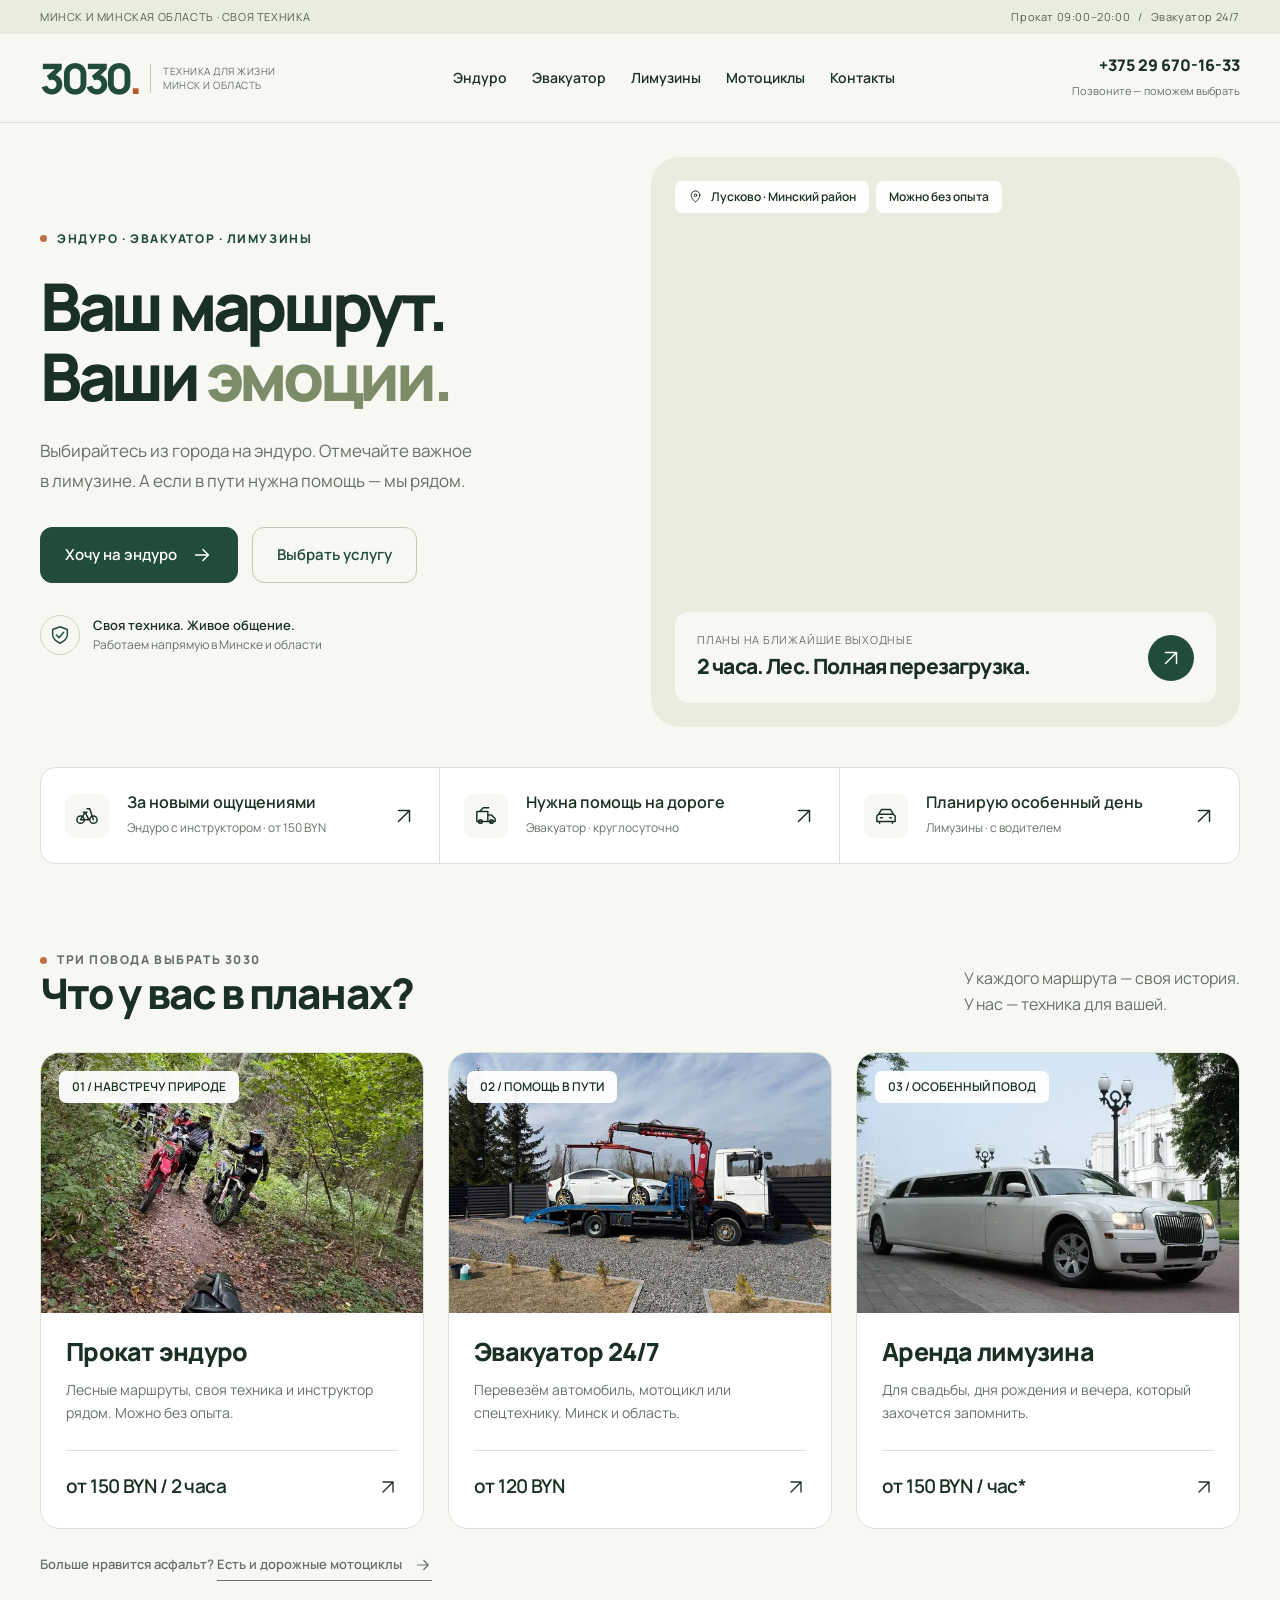
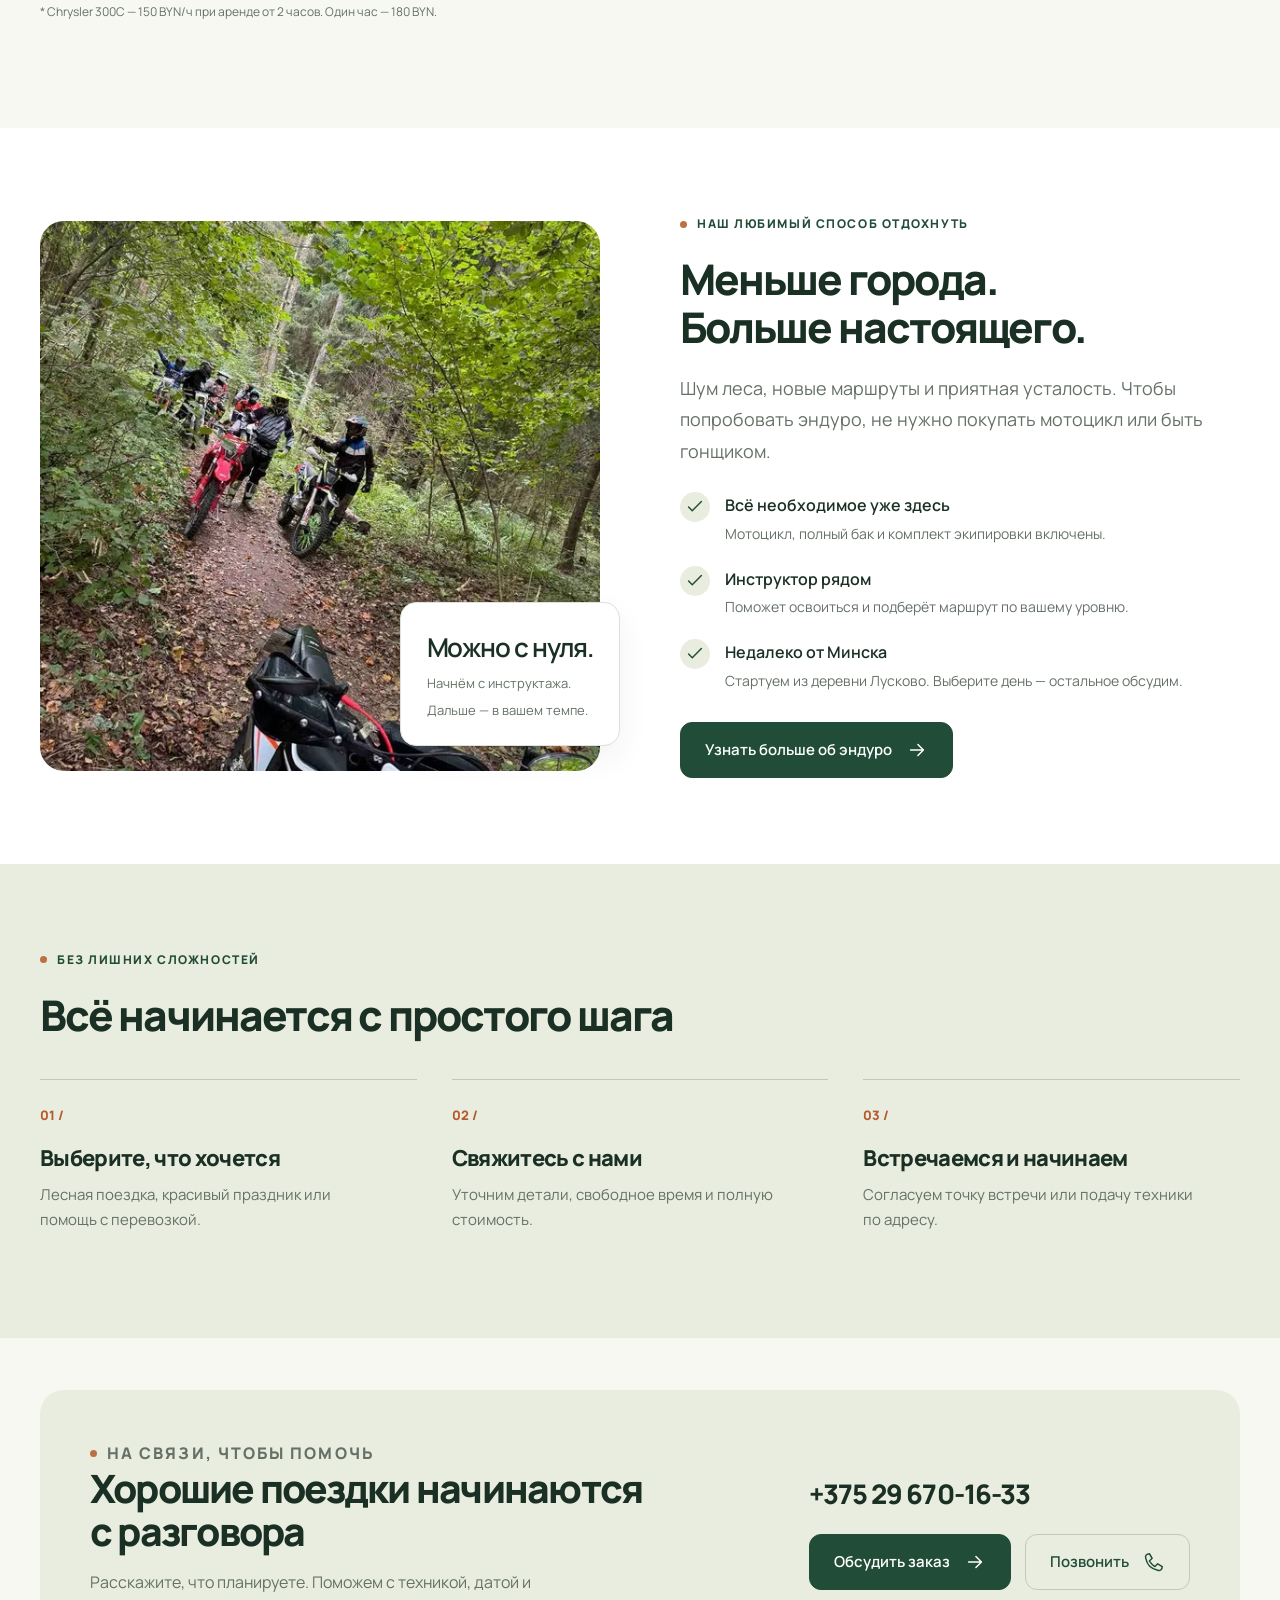
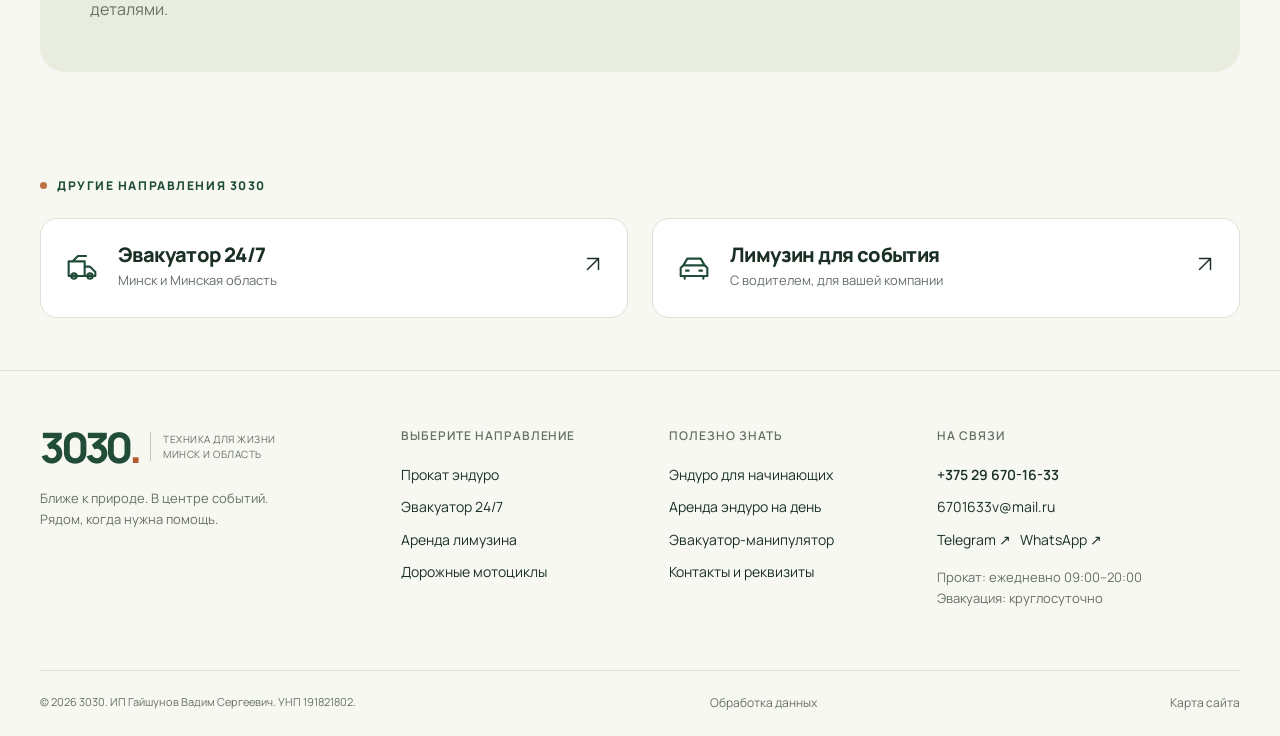
==== index.html @ 1f71db4f "Build 3030 multipage website with enduro focus, mobile UX and SEO foundation" ====
<!doctype html>
<html lang="ru" class="no-js"><head><meta charset="utf-8"><meta name="viewport" content="width=device-width,initial-scale=1"><title>3030 — прокат эндуро, эвакуатор и лимузины в Минске</title><meta name="description" content="Эндуро с инструктором от 150 BYN, эвакуатор 24/7 и лимузины с водителем. Свой парк, реальные фотографии и понятные тарифы. Минск и Минская область."><meta name="robots" content="noindex,follow"><meta name="theme-color" content="#214d38"><meta name="format-detection" content="telephone=no"><link rel="canonical" href="https://yaroslavkiri4ykknifhit-max.github.io/vadim/"><link rel="icon" href="./assets/favicon.svg" type="image/svg+xml"><link rel="apple-touch-icon" href="./assets/apple-touch-icon.png"><meta property="og:type" content="website"><meta property="og:locale" content="ru_RU"><meta property="og:site_name" content="3030"><meta property="og:title" content="3030 — прокат эндуро, эвакуатор и лимузины в Минске"><meta property="og:description" content="Эндуро с инструктором от 150 BYN, эвакуатор 24/7 и лимузины с водителем. Свой парк, реальные фотографии и понятные тарифы. Минск и Минская область."><meta property="og:url" content="https://yaroslavkiri4ykknifhit-max.github.io/vadim/"><meta property="og:image" content="https://yaroslavkiri4ykknifhit-max.github.io/vadim/assets/og-cover.jpg"><meta property="og:image:width" content="1200"><meta property="og:image:height" content="630"><meta property="og:image:alt" content="3030: эндуро, эвакуатор и лимузины в Минске"><meta name="twitter:card" content="summary_large_image"><link rel="preload" href="./assets/fonts/manrope-800.woff" as="font" type="font/woff" crossorigin><link rel="stylesheet" href="./assets/site.css"><script src="./assets/site.js" defer></script><script type="application/ld+json">{"@context": "https://schema.org", "@graph": [{"@type": "Organization", "@id": "https://yaroslavkiri4ykknifhit-max.github.io/vadim/#organization", "name": "3030", "legalName": "ИП Гайшунов Вадим Сергеевич", "taxID": "191821802", "url": "https://yaroslavkiri4ykknifhit-max.github.io/vadim/", "telephone": "+375296701633", "email": "6701633v@mail.ru", "logo": "https://yaroslavkiri4ykknifhit-max.github.io/vadim/assets/favicon.svg", "sameAs": ["https://t.me/vadim3030"]}, {"@type": "WebSite", "@id": "https://yaroslavkiri4ykknifhit-max.github.io/vadim/#website", "url": "https://yaroslavkiri4ykknifhit-max.github.io/vadim/", "name": "3030 — прокат и эвакуация в Минске", "inLanguage": "ru-BY", "publisher": {"@id": "https://yaroslavkiri4ykknifhit-max.github.io/vadim/#organization"}}, {"@type": "WebPage", "@id": "https://yaroslavkiri4ykknifhit-max.github.io/vadim/#webpage", "url": "https://yaroslavkiri4ykknifhit-max.github.io/vadim/", "name": "3030 — прокат эндуро, эвакуатор и лимузины в Минске", "description": "Эндуро с инструктором от 150 BYN, эвакуатор 24/7 и лимузины с водителем. Свой парк, реальные фотографии и понятные тарифы. Минск и Минская область.", "inLanguage": "ru-BY", "isPartOf": {"@id": "https://yaroslavkiri4ykknifhit-max.github.io/vadim/#website"}, "dateModified": "2026-10-05"}, {"@type": "SportsActivityLocation", "@id": "https://yaroslavkiri4ykknifhit-max.github.io/vadim/#enduro-location", "name": "3030 — прокат эндуро в Лусково", "url": "https://yaroslavkiri4ykknifhit-max.github.io/vadim/enduro/", "telephone": "+375296701633", "image": "https://yaroslavkiri4ykknifhit-max.github.io/vadim/assets/images/enduro-6.webp", "parentOrganization": {"@id": "https://yaroslavkiri4ykknifhit-max.github.io/vadim/#organization"}, "address": {"@type": "PostalAddress", "addressLocality": "Лусково", "addressRegion": "Минская область, Минский район", "addressCountry": "BY"}, "openingHoursSpecification": {"@type": "OpeningHoursSpecification", "dayOfWeek": ["Monday", "Tuesday", "Wednesday", "Thursday", "Friday", "Saturday", "Sunday"], "opens": "09:00", "closes": "20:00"}}]}</script></head><body data-service="home" data-metrika=""><a class="skip-link" href="#main">Перейти к содержанию</a>
    <div class="topline"><div class="container"><span>МИНСК И МИНСКАЯ ОБЛАСТЬ · СВОЯ ТЕХНИКА</span><span class="topline-extra">Прокат 09:00–20:00 <span aria-hidden="true">&nbsp; / &nbsp;</span> Эвакуатор 24/7</span></div></div>
    <header class="header"><div class="container header-inner"><a class="brand" href="./" aria-label="3030 — главная"><span class="brand-mark">3030<span class="brand-dot">.</span></span><span class="brand-text">Техника для жизни<br>Минск и область</span></a><nav class="nav" id="navigation" aria-label="Основная навигация"><a href="./enduro/">Эндуро</a><a href="./evacuator/">Эвакуатор</a><a href="./limuzin/">Лимузины</a><a href="./arenda-moto/">Мотоциклы</a><a href="./contacts/">Контакты</a></nav><div class="header-contact"><a class="header-phone" href="tel:+375296701633">+375 29 670-16-33</a><span>Позвоните — поможем выбрать</span></div><button class="menu-toggle js-only" aria-label="Открыть меню" aria-expanded="false" aria-controls="navigation"><svg viewBox="0 0 24 24" fill="none" stroke="currentColor" stroke-width="1.6" stroke-linecap="round" stroke-linejoin="round" aria-hidden="true"><path d="M4 7h16M4 12h16M4 17h16"/></svg></button></div></header><main id="main"><section class="hero"><div class="container hero-grid"><div class="hero-copy"><p class="eyebrow">Эндуро · Эвакуатор · Лимузины</p><h1>Ваш маршрут.<br>Ваши <em>эмоции.</em></h1><p class="lead">Выбирайтесь из города на эндуро. Отмечайте важное в лимузине. А если в пути нужна помощь — мы рядом.</p><div class="actions"><a class="btn " href="./enduro/">Хочу на эндуро<svg viewBox="0 0 24 24" fill="none" stroke="currentColor" stroke-width="1.6" stroke-linecap="round" stroke-linejoin="round" aria-hidden="true"><path d="M5 12h14M13 6l6 6-6 6"/></svg></a><a class="btn secondary" href="#services">Выбрать услугу</a></div><div class="hero-proof"><span class="proof-icon"><svg viewBox="0 0 24 24" fill="none" stroke="currentColor" stroke-width="1.6" stroke-linecap="round" stroke-linejoin="round" aria-hidden="true"><path d="m12 3 8 3v6c0 5-8 9-8 9s-8-4-8-9V6l8-3Z"/><path d="m8 12 3 3 5-6"/></svg></span><div><strong>Своя техника. Живое общение.</strong><br>Работаем напрямую в Минске и области</div></div></div><div class="hero-photo"><img src="./assets/images/enduro-6.webp" srcset="./assets/images/enduro-6-640.webp 600w, ./assets/images/enduro-6.webp 960w" sizes="(max-width: 650px) calc(100vw - 36px), (max-width: 900px) 50vw, 640px" alt="Эндуро Regulmoto на лесном маршруте в Минском районе" width="960" height="1280" class="" fetchpriority="high" loading="eager" decoding="async"><div class="photo-top"><span class="pill"><svg viewBox="0 0 24 24" fill="none" stroke="currentColor" stroke-width="1.6" stroke-linecap="round" stroke-linejoin="round" aria-hidden="true"><path d="M19 10c0 5-7 11-7 11S5 15 5 10a7 7 0 1 1 14 0Z"/><circle cx="12" cy="10" r="2"/></svg> Лусково · Минский район</span><span class="pill">Можно без опыта</span></div><div class="hero-ticket"><div><small>Планы на ближайшие выходные</small><strong>2 часа. Лес. Полная перезагрузка.</strong></div><a class="circle-link" href="./enduro/" aria-label="Подробнее о прокате эндуро"><svg viewBox="0 0 24 24" fill="none" stroke="currentColor" stroke-width="1.6" stroke-linecap="round" stroke-linejoin="round" aria-hidden="true"><path d="M6 18 18 6M6 6h12v12"/></svg></a></div></div></div></section>
    <div class="container"><nav class="service-strip" aria-label="Быстрый выбор услуги"><a href="./enduro/"><span class="strip-icon"><svg viewBox="0 0 24 24" fill="none" stroke="currentColor" stroke-width="1.6" stroke-linecap="round" stroke-linejoin="round" aria-hidden="true"><circle cx="5" cy="16" r="4"/><circle cx="19" cy="16" r="4"/><path d="m5 16 5-8 4 8H5m14 0L15 4h-3M8 8h4"/></svg></span><span class="strip-text"><strong>За новыми ощущениями</strong><small>Эндуро с инструктором · от 150 BYN</small></span><svg viewBox="0 0 24 24" fill="none" stroke="currentColor" stroke-width="1.6" stroke-linecap="round" stroke-linejoin="round" aria-hidden="true"><path d="M6 18 18 6M6 6h12v12"/></svg></a><a href="./evacuator/"><span class="strip-icon"><svg viewBox="0 0 24 24" fill="none" stroke="currentColor" stroke-width="1.6" stroke-linecap="round" stroke-linejoin="round" aria-hidden="true"><path d="M2 7h12v11H2zM14 11h4l4 4v3h-8M5 7l4-4h6"/><circle cx="6" cy="18" r="2"/><circle cx="18" cy="18" r="2"/></svg></span><span class="strip-text"><strong>Нужна помощь на дороге</strong><small>Эвакуатор · круглосуточно</small></span><svg viewBox="0 0 24 24" fill="none" stroke="currentColor" stroke-width="1.6" stroke-linecap="round" stroke-linejoin="round" aria-hidden="true"><path d="M6 18 18 6M6 6h12v12"/></svg></a><a href="./limuzin/"><span class="strip-icon"><svg viewBox="0 0 24 24" fill="none" stroke="currentColor" stroke-width="1.6" stroke-linecap="round" stroke-linejoin="round" aria-hidden="true"><path d="m4 10 3-5h10l3 5 2 2v6H2v-6l2-2Zm0 0h16M6 14h2m8 0h2M5 18v2m14-2v2"/></svg></span><span class="strip-text"><strong>Планирую особенный день</strong><small>Лимузины · с водителем</small></span><svg viewBox="0 0 24 24" fill="none" stroke="currentColor" stroke-width="1.6" stroke-linecap="round" stroke-linejoin="round" aria-hidden="true"><path d="M6 18 18 6M6 6h12v12"/></svg></a></nav></div>
    <section class="section" id="services"><div class="container"><div class="section-head"><div><p class="eyebrow">Три повода выбрать 3030</p><h2>Что у вас в планах?</h2></div><p>У каждого маршрута — своя история.<br>У нас — техника для вашей.</p></div><div class="cards"><a class="service-card" href="./enduro/"><div class="card-image"><img src="./assets/images/enduro-7.webp" srcset="./assets/images/enduro-7-640.webp 600w, ./assets/images/enduro-7.webp 960w" sizes="(max-width: 650px) calc(100vw - 36px), (max-width: 900px) 50vw, 640px" alt="Эндуро на лесном маршруте в Минском районе" width="960" height="1280" class="" loading="lazy" decoding="async"><span class="pill">01 / НАВСТРЕЧУ ПРИРОДЕ</span></div><div class="card-body"><h3>Прокат эндуро</h3><p>Лесные маршруты, своя техника и инструктор рядом. Можно без опыта.</p><div class="card-foot"><strong>от 150 BYN / 2 часа</strong><svg viewBox="0 0 24 24" fill="none" stroke="currentColor" stroke-width="1.6" stroke-linecap="round" stroke-linejoin="round" aria-hidden="true"><path d="M6 18 18 6M6 6h12v12"/></svg></div></div></a><a class="service-card" href="./evacuator/"><div class="card-image"><img src="./assets/images/home-8.webp" srcset="./assets/images/home-8-640.webp 640w, ./assets/images/home-8.webp 1280w" sizes="(max-width: 650px) calc(100vw - 36px), (max-width: 900px) 50vw, 640px" alt="Эвакуатор с манипулятором перевозит автомобиль" width="1280" height="960" class="" loading="lazy" decoding="async"><span class="pill">02 / ПОМОЩЬ В ПУТИ</span></div><div class="card-body"><h3>Эвакуатор 24/7</h3><p>Перевезём автомобиль, мотоцикл или спецтехнику. Минск и область.</p><div class="card-foot"><strong>от 120 BYN</strong><svg viewBox="0 0 24 24" fill="none" stroke="currentColor" stroke-width="1.6" stroke-linecap="round" stroke-linejoin="round" aria-hidden="true"><path d="M6 18 18 6M6 6h12v12"/></svg></div></div></a><a class="service-card" href="./limuzin/"><div class="card-image"><img src="./assets/images/limuzin-14.webp" srcset="./assets/images/limuzin-14-640.webp 640w, ./assets/images/limuzin-14.webp 1280w" sizes="(max-width: 650px) calc(100vw - 36px), (max-width: 900px) 50vw, 640px" alt="Белый лимузин Chrysler 300C в Минске" width="1280" height="852" class="" loading="lazy" decoding="async"><span class="pill">03 / ОСОБЕННЫЙ ПОВОД</span></div><div class="card-body"><h3>Аренда лимузина</h3><p>Для свадьбы, дня рождения и вечера, который захочется запомнить.</p><div class="card-foot"><strong>от 150 BYN / час*</strong><svg viewBox="0 0 24 24" fill="none" stroke="currentColor" stroke-width="1.6" stroke-linecap="round" stroke-linejoin="round" aria-hidden="true"><path d="M6 18 18 6M6 6h12v12"/></svg></div></div></a></div><p class="section-label">Больше нравится асфальт? <a class="link" href="./arenda-moto/">Есть и дорожные мотоциклы <svg viewBox="0 0 24 24" fill="none" stroke="currentColor" stroke-width="1.6" stroke-linecap="round" stroke-linejoin="round" aria-hidden="true"><path d="M5 12h14M13 6l6 6-6 6"/></svg></a></p><p class="price-note">* Chrysler 300C — 150 BYN/ч при аренде от 2 часов. Один час — 180 BYN.</p></div></section>
    <section class="section white"><div class="container split"><div class="split-photo"><img src="./assets/images/enduro-7.webp" srcset="./assets/images/enduro-7-640.webp 600w, ./assets/images/enduro-7.webp 960w" sizes="(max-width: 650px) calc(100vw - 36px), (max-width: 900px) 50vw, 640px" alt="Поездка на эндуро с инструктором по лесной тропе" width="960" height="1280" class="" loading="lazy" decoding="async"><div class="floating-note"><strong>Можно с нуля.</strong><span>Начнём с инструктажа.<br>Дальше — в вашем темпе.</span></div></div><div class="split-copy"><p class="eyebrow">Наш любимый способ отдохнуть</p><h2>Меньше города.<br>Больше настоящего.</h2><p class="lead">Шум леса, новые маршруты и приятная усталость. Чтобы попробовать эндуро, не нужно покупать мотоцикл или быть гонщиком.</p><ul class="feature-list"><li><span class="tick"><svg viewBox="0 0 24 24" fill="none" stroke="currentColor" stroke-width="1.6" stroke-linecap="round" stroke-linejoin="round" aria-hidden="true"><path d="m5 12 4 4L19 6"/></svg></span><div><strong>Всё необходимое уже здесь</strong><p>Мотоцикл, полный бак и комплект экипировки включены.</p></div></li><li><span class="tick"><svg viewBox="0 0 24 24" fill="none" stroke="currentColor" stroke-width="1.6" stroke-linecap="round" stroke-linejoin="round" aria-hidden="true"><path d="m5 12 4 4L19 6"/></svg></span><div><strong>Инструктор рядом</strong><p>Поможет освоиться и подберёт маршрут по вашему уровню.</p></div></li><li><span class="tick"><svg viewBox="0 0 24 24" fill="none" stroke="currentColor" stroke-width="1.6" stroke-linecap="round" stroke-linejoin="round" aria-hidden="true"><path d="m5 12 4 4L19 6"/></svg></span><div><strong>Недалеко от Минска</strong><p>Стартуем из деревни Лусково. Выберите день — остальное обсудим.</p></div></li></ul><a class="btn " href="./enduro/">Узнать больше об эндуро<svg viewBox="0 0 24 24" fill="none" stroke="currentColor" stroke-width="1.6" stroke-linecap="round" stroke-linejoin="round" aria-hidden="true"><path d="M5 12h14M13 6l6 6-6 6"/></svg></a></div></div></section>
    <section class="section sage"><div class="container"><p class="eyebrow">Без лишних сложностей</p><h2>Всё начинается с простого шага</h2><div class="steps"><div class="step"><span class="step-index">01 /</span><div><h3>Выберите, что хочется</h3><p>Лесная поездка, красивый праздник или помощь с перевозкой.</p></div></div><div class="step"><span class="step-index">02 /</span><div><h3>Свяжитесь с нами</h3><p>Уточним детали, свободное время и полную стоимость.</p></div></div><div class="step"><span class="step-index">03 /</span><div><h3>Встречаемся и начинаем</h3><p>Согласуем точку встречи или подачу техники по адресу.</p></div></div></div></div></section>
    <section class="section-sm"><div class="container cta-panel"><div><p class="eyebrow">На связи, чтобы помочь</p><h2>Хорошие поездки начинаются с разговора</h2><p>Расскажите, что планируете. Поможем с техникой, датой и деталями.</p></div><div class="cta-actions"><a class="phone-large" href="tel:+375296701633">+375 29 670-16-33</a><div class="actions"><a class="btn " href="./contacts/#contact" data-book="enduro" data-context="">Обсудить заказ<svg viewBox="0 0 24 24" fill="none" stroke="currentColor" stroke-width="1.6" stroke-linecap="round" stroke-linejoin="round" aria-hidden="true"><path d="M5 12h14M13 6l6 6-6 6"/></svg></a><a class="btn secondary" href="tel:+375296701633">Позвонить<svg viewBox="0 0 24 24" fill="none" stroke="currentColor" stroke-width="1.6" stroke-linecap="round" stroke-linejoin="round" aria-hidden="true"><path d="m7 3 3 5-3 3c2 3 3 4 6 6l3-3 5 3c0 3-2 5-5 4C8 19 5 16 3 8 2 5 4 3 7 3Z"/></svg></a></div></div></div></section><section class="section-sm"><div class="container"><p class="eyebrow">Другие направления 3030</p><div class="related-grid"><a class="related" href="./evacuator/"><svg viewBox="0 0 24 24" fill="none" stroke="currentColor" stroke-width="1.6" stroke-linecap="round" stroke-linejoin="round" aria-hidden="true"><path d="M2 7h12v11H2zM14 11h4l4 4v3h-8M5 7l4-4h6"/><circle cx="6" cy="18" r="2"/><circle cx="18" cy="18" r="2"/></svg><div><h3>Эвакуатор 24/7</h3><p>Минск и Минская область</p></div><span class="arrow"><svg viewBox="0 0 24 24" fill="none" stroke="currentColor" stroke-width="1.6" stroke-linecap="round" stroke-linejoin="round" aria-hidden="true"><path d="M6 18 18 6M6 6h12v12"/></svg></span></a><a class="related" href="./limuzin/"><svg viewBox="0 0 24 24" fill="none" stroke="currentColor" stroke-width="1.6" stroke-linecap="round" stroke-linejoin="round" aria-hidden="true"><path d="m4 10 3-5h10l3 5 2 2v6H2v-6l2-2Zm0 0h16M6 14h2m8 0h2M5 18v2m14-2v2"/></svg><div><h3>Лимузин для события</h3><p>С водителем, для вашей компании</p></div><span class="arrow"><svg viewBox="0 0 24 24" fill="none" stroke="currentColor" stroke-width="1.6" stroke-linecap="round" stroke-linejoin="round" aria-hidden="true"><path d="M6 18 18 6M6 6h12v12"/></svg></span></a></div></div></section></main><footer class="footer"><div class="container"><div class="footer-grid"><div><a class="brand" href="./" aria-label="3030 — главная"><span class="brand-mark">3030<span class="brand-dot">.</span></span><span class="brand-text">Техника для жизни<br>Минск и область</span></a><p>Ближе к природе. В центре событий.<br>Рядом, когда нужна помощь.</p></div><div><div class="footer-title">Выберите направление</div><ul><li><a href="./enduro/">Прокат эндуро</a></li><li><a href="./evacuator/">Эвакуатор 24/7</a></li><li><a href="./limuzin/">Аренда лимузина</a></li><li><a href="./arenda-moto/">Дорожные мотоциклы</a></li></ul></div><div><div class="footer-title">Полезно знать</div><ul><li><a href="./enduro/s-instruktorom/">Эндуро для начинающих</a></li><li><a href="./enduro/na-den/">Аренда эндуро на день</a></li><li><a href="./evacuator/manipulyator/">Эвакуатор-манипулятор</a></li><li><a href="./contacts/">Контакты и реквизиты</a></li></ul></div><div><div class="footer-title">На связи</div><ul><li><a href="tel:+375296701633"><strong>+375 29 670-16-33</strong></a></li><li><a href="mailto:6701633v@mail.ru">6701633v@mail.ru</a></li><li><a href="https://t.me/vadim3030" target="_blank" rel="noopener noreferrer" data-messenger="telegram">Telegram ↗</a> &nbsp; <a href="https://wa.me/375296701633" target="_blank" rel="noopener noreferrer" data-messenger="whatsapp">WhatsApp ↗</a></li></ul><p style="margin-top:16px">Прокат: ежедневно 09:00–20:00<br>Эвакуация: круглосуточно</p></div></div><div class="footer-bottom"><span>© 2026 3030. ИП Гайшунов Вадим Сергеевич. УНП 191821802.</span><a href="./privacy/">Обработка данных</a><a href="./sitemap.xml">Карта сайта</a></div></div></footer>
    <div class="mobile-bar" aria-label="Быстрая связь"><a class="btn secondary" href="tel:+375296701633">Позвонить<svg viewBox="0 0 24 24" fill="none" stroke="currentColor" stroke-width="1.6" stroke-linecap="round" stroke-linejoin="round" aria-hidden="true"><path d="m7 3 3 5-3 3c2 3 3 4 6 6l3-3 5 3c0 3-2 5-5 4C8 19 5 16 3 8 2 5 4 3 7 3Z"/></svg></a><a class="btn " href="./contacts/#contact" data-book="enduro" data-context="">Обсудить заказ<svg viewBox="0 0 24 24" fill="none" stroke="currentColor" stroke-width="1.6" stroke-linecap="round" stroke-linejoin="round" aria-hidden="true"><path d="M5 12h14M13 6l6 6-6 6"/></svg></a></div><dialog id="booking-dialog" class="dialog" aria-labelledby="booking-title"><button class="dialog-close" aria-label="Закрыть" data-close><svg viewBox="0 0 24 24" fill="none" stroke="currentColor" stroke-width="1.6" stroke-linecap="round" stroke-linejoin="round" aria-hidden="true"><path d="m6 6 12 12M6 18 18 6"/></svg></button><p class="eyebrow">Напрямую владельцу</p><h2 id="booking-title">Давайте договоримся о поездке</h2><p class="dialog-intro">Выберите услугу и напишите нам. Уточним свободное время, детали и стоимость.</p><form id="booking-form"><fieldset class="form-services"><legend>Что вас интересует?</legend><label><input type="radio" name="service" value="enduro" checked><span>Эндуро</span></label><label><input type="radio" name="service" value="evacuator" ><span>Эвакуатор</span></label><label><input type="radio" name="service" value="limuzin" ><span>Лимузин</span></label><label><input type="radio" name="service" value="moto" ><span>Мотоцикл</span></label></fieldset><p id="booking-context" class="small" hidden></p><div class="form-row"><div class="field"><label for="booking-name">Как к вам обращаться</label><input id="booking-name" name="name" autocomplete="given-name" maxlength="60" placeholder="Ваше имя"></div><div class="field"><label for="booking-date">Желаемая дата</label><input id="booking-date" type="date" name="date"></div></div><div class="field"><label for="booking-comment">Пожелания <span class="muted">(необязательно)</span></label><textarea id="booking-comment" name="comment" maxlength="1200" placeholder="Например: едем вдвоём, опыта пока нет"></textarea></div><p class="form-error" id="booking-error" role="alert" hidden></p><div class="form-submit"><button type="submit" name="channel" value="whatsapp" class="btn">В WhatsApp <svg viewBox="0 0 24 24" fill="none" stroke="currentColor" stroke-width="1.6" stroke-linecap="round" stroke-linejoin="round" aria-hidden="true"><path d="M6 18 18 6M6 6h12v12"/></svg></button><button type="submit" name="channel" value="telegram" class="btn secondary">В Telegram <svg viewBox="0 0 24 24" fill="none" stroke="currentColor" stroke-width="1.6" stroke-linecap="round" stroke-linejoin="round" aria-hidden="true"><path d="M6 18 18 6M6 6h12v12"/></svg></button></div><p class="form-help">Откроется чат с готовым текстом. Нажмите «Отправить» в мессенджере, чтобы мы получили запрос. Это обращение, а не подтверждённая бронь. <a href="./privacy/">Обработка данных</a>.</p><p id="booking-handoff" role="status" class="form-help" hidden></p><a id="booking-fallback" class="link small" target="_blank" rel="noopener noreferrer" hidden>Открыть чат вручную <svg viewBox="0 0 24 24" fill="none" stroke="currentColor" stroke-width="1.6" stroke-linecap="round" stroke-linejoin="round" aria-hidden="true"><path d="M6 18 18 6M6 6h12v12"/></svg></a></form><p class="form-help">Нужна помощь сейчас? <a href="tel:+375296701633">+375 29 670-16-33</a></p></dialog><dialog id="lightbox" class="dialog lightbox" aria-label="Просмотр фотографии"><button class="dialog-close" aria-label="Закрыть фотографию" data-close><svg viewBox="0 0 24 24" fill="none" stroke="currentColor" stroke-width="1.6" stroke-linecap="round" stroke-linejoin="round" aria-hidden="true"><path d="m6 6 12 12M6 18 18 6"/></svg></button><img id="lightbox-img" alt="" width="1200" height="900"><p id="lightbox-caption"></p></dialog></body></html>
---- assets/site.css ----
@font-face{font-family:Manrope;src:url('./fonts/manrope-400.woff') format('woff');font-style:normal;font-weight:400;font-display:swap}
@font-face{font-family:Manrope;src:url('./fonts/manrope-600.woff') format('woff');font-style:normal;font-weight:500 700;font-display:swap}
@font-face{font-family:Manrope;src:url('./fonts/manrope-800.woff') format('woff');font-style:normal;font-weight:800 900;font-display:swap}
:root{--paper:#f7f8f2;--white:#fff;--ink:#1b3024;--muted:#657166;--green:#214d38;--green-hover:#153d29;--sage:#e9eddf;--line:#dce2d7;--orange:#b75a2d;--radius:24px;--max:1280px;font-family:Manrope,Arial,sans-serif;color:var(--ink);background:var(--paper);font-synthesis:none}
*{box-sizing:border-box}html{scroll-behavior:smooth;scroll-padding-top:115px}body{margin:0;font-size:16px;line-height:1.65}body.modal-open{overflow:hidden}button,input,textarea,select{font:inherit}button,a,input,textarea{touch-action:manipulation}a{color:inherit;text-decoration:none}button{cursor:pointer}img{max-width:100%;display:block}svg{width:22px;height:22px;flex-shrink:0}button:disabled{cursor:not-allowed}a,button{-webkit-tap-highlight-color:transparent}a:focus-visible,button:focus-visible,input:focus-visible,textarea:focus-visible,summary:focus-visible{outline:3px solid var(--orange);outline-offset:5px}::selection{background:#d4dfbb;color:var(--ink)}[hidden]{display:none!important}.container{width:min(var(--max),calc(100% - 80px));margin-inline:auto}.section{padding:86px 0}.section-sm{padding:52px 0}.white{background:var(--white)}.sage{background:var(--sage)}.eyebrow{display:flex;align-items:center;gap:10px;font-size:12px;letter-spacing:.13em;font-weight:800;text-transform:uppercase;margin:0 0 22px;color:var(--green)}.eyebrow::before{content:'';width:7px;height:7px;flex-shrink:0;background:#bd7043;border-radius:50%}h1,h2,h3,p{margin-top:0}h1,h2,h3{line-height:1.12;letter-spacing:-.045em;font-weight:800}h1{font-size:clamp(44px,4.3vw,66px);margin-bottom:24px}h2{font-size:clamp(32px,3.3vw,46px);margin-bottom:22px}h3{font-size:25px;letter-spacing:-.03em;margin-bottom:12px}p{margin-bottom:20px}.muted{color:var(--muted)}.small{font-size:14px}.lead{font-size:18px;line-height:1.75;color:var(--muted);max-width:580px}.section-head{display:flex;align-items:end;justify-content:space-between;gap:30px;margin-bottom:35px}.section-head h2{margin:0}.section-head p{max-width:410px;margin:0;color:var(--muted)}.link{display:inline-flex;align-items:center;gap:12px;font-weight:700;border-bottom:1px solid currentColor;padding-bottom:4px}.link svg{width:18px}.btn{display:inline-flex;align-items:center;justify-content:center;gap:14px;padding:16px 24px;min-height:56px;line-height:1.35;background:var(--green);color:white;border:1px solid var(--green);border-radius:12px;font-weight:700;font-size:15px;transition:background .2s,transform .2s}.btn:hover{background:var(--green-hover);transform:translateY(-2px)}.btn.secondary{background:transparent;color:var(--green);border-color:#bfcbba}.btn.secondary:hover{background:var(--sage)}.btn.light{background:white;color:var(--green);border-color:white}.btn.small{min-height:44px;padding:11px 18px;font-size:14px}.actions{display:flex;flex-wrap:wrap;align-items:center;gap:14px}.skip-link{position:fixed;left:16px;top:-80px;z-index:100;background:white;padding:12px}.skip-link:focus{top:16px}.topline{height:34px;background:var(--sage);font-size:11px;letter-spacing:.055em;color:#52604e}.topline .container{height:100%;display:flex;justify-content:space-between;align-items:center}.topline a{font-weight:700}.header{position:sticky;top:0;z-index:30;background:rgba(247,248,242,.97);border-bottom:1px solid var(--line)}.header-inner{height:88px;display:flex;align-items:center;justify-content:space-between;gap:32px}.brand{display:inline-flex;gap:12px;align-items:center;flex-shrink:0}.brand-mark{font-size:42px;font-weight:800;letter-spacing:-.1em;line-height:1;color:var(--green)}.brand-dot{color:var(--orange)}.brand-text{font-size:10px;line-height:1.45;letter-spacing:.05em;border-left:1px solid #bcc8b8;padding-left:12px;text-transform:uppercase;color:var(--muted)}.nav{display:flex;gap:25px;align-items:center;font-size:14px;font-weight:600}.nav a{position:relative;padding-block:12px}.nav a:hover,.nav a[aria-current=page]{color:var(--green)}.nav a[aria-current=page]::after{content:'';position:absolute;height:2px;background:var(--green);bottom:5px;left:0;right:0}.header-contact{text-align:right;white-space:nowrap}.header-phone{font-size:16px;font-weight:800;display:block;line-height:1.4}.header-contact span{font-size:11px;color:var(--muted)}.menu-toggle{display:none;background:transparent;border:1px solid var(--line);border-radius:10px;width:46px;height:46px;align-items:center;justify-content:center}.hero{padding-top:34px;padding-bottom:40px}.hero-grid{display:grid;grid-template-columns:1fr 1.05fr;gap:50px;align-items:center}.hero-copy{padding:26px 0}.hero h1{font-size:clamp(45px,5.15vw,75px);line-height:1.07;letter-spacing:-.065em;margin-bottom:24px}.hero h1 em{font-style:normal;color:#7c8c69}.hero .lead{max-width:440px;font-size:17px;line-height:1.8;margin-bottom:30px}.hero-photo{position:relative;height:570px;border-radius:28px;overflow:hidden;background:var(--sage)}.hero-photo>img{width:100%;height:100%;object-fit:cover;object-position:58% center}.photo-top{position:absolute;left:24px;top:24px;display:flex;gap:7px;flex-wrap:wrap}.pill{display:inline-flex;align-items:center;gap:8px;padding:8px 13px;background:rgba(255,255,255,.95);border-radius:7px;font-size:12px;font-weight:700;line-height:1.3}.pill svg{width:15px;height:15px}.hero-ticket{position:absolute;bottom:24px;left:24px;right:24px;background:var(--paper);border-radius:14px;padding:19px 22px;display:flex;justify-content:space-between;align-items:center;gap:15px}.hero-ticket small{font-size:11px;letter-spacing:.07em;color:var(--muted);display:block;text-transform:uppercase}.hero-ticket strong{font-size:21px;font-weight:800;letter-spacing:-.04em}.circle-link{display:flex;align-items:center;justify-content:center;width:46px;height:46px;border-radius:50%;background:var(--green);color:white;flex-shrink:0}.hero-proof{display:flex;align-items:center;gap:13px;margin-top:32px;font-size:12px;line-height:1.5;color:var(--muted)}.proof-icon{display:flex;width:40px;height:40px;align-items:center;justify-content:center;border:1px solid #ccd5c5;border-radius:50%;color:var(--green)}.hero-proof strong{color:var(--ink);font-size:13px}.service-strip{display:grid;grid-template-columns:repeat(3,1fr);gap:0;border:1px solid var(--line);border-radius:15px;margin-bottom:0;overflow:hidden;background:white}.service-strip a{display:flex;align-items:center;gap:18px;padding:24px;border-right:1px solid var(--line);transition:background .2s}.service-strip a:last-child{border:0}.service-strip a:hover{background:var(--sage)}.service-strip .strip-icon{width:44px;height:44px;background:var(--paper);border-radius:10px;display:flex;align-items:center;justify-content:center}.service-strip .strip-text{flex:1}.service-strip strong{display:block;font-size:16px;line-height:1.3}.service-strip small{font-size:12px;color:var(--muted)}.cards{display:grid;grid-template-columns:repeat(3,1fr);gap:24px}.service-card{display:block;background:white;border:1px solid var(--line);border-radius:20px;overflow:hidden;transition:transform .2s,box-shadow .2s}.service-card:hover{transform:translateY(-5px);box-shadow:0 10px 30px #213b2510}.card-image{height:260px;position:relative;overflow:hidden;background:var(--sage)}.card-image img{width:100%;height:100%;object-fit:cover;transition:transform .5s}.service-card:hover img{transform:scale(1.025)}.card-image .pill{position:absolute;top:18px;left:18px}.card-body{padding:25px}.card-body p{font-size:14px;color:var(--muted);margin-bottom:26px;min-height:46px}.card-foot{display:flex;align-items:center;justify-content:space-between;padding-top:20px;border-top:1px solid var(--line);gap:12px}.card-foot strong{font-size:19px;letter-spacing:-.03em}.card-foot svg{width:20px}.section-label{font-size:13px;font-weight:700;color:var(--muted);margin-top:25px}.split{display:grid;grid-template-columns:1fr 1fr;gap:80px;align-items:center}.split-photo{height:550px;position:relative}.split-photo>img{width:100%;height:100%;object-fit:cover;border-radius:24px}.floating-note{position:absolute;right:-20px;bottom:25px;background:white;padding:23px 26px;border:1px solid var(--line);border-radius:16px;max-width:230px;box-shadow:0 12px 30px #132b1710}.floating-note strong{display:block;font-size:26px;letter-spacing:-.04em}.floating-note span{font-size:13px;color:var(--muted)}.feature-list{list-style:none;padding:0;margin:25px 0 30px}.feature-list li{display:flex;gap:15px;align-items:flex-start;margin-bottom:21px}.feature-list .tick{color:var(--green);background:var(--sage);border-radius:50%;padding:6px;width:30px;height:30px;display:flex;align-items:center;justify-content:center;flex-shrink:0}.feature-list strong{display:block;font-size:16px}.feature-list p{font-size:14px;margin:3px 0 0;color:var(--muted)}.steps{display:grid;grid-template-columns:repeat(3,1fr);gap:35px;counter-reset:step;margin-top:40px}.step{border-top:1px solid #bfc9b5;padding-top:25px}.step-index{font-size:13px;color:var(--orange);font-weight:800;margin-bottom:20px;display:block}.step h3{font-size:22px}.step p{font-size:15px;color:var(--muted);max-width:340px}.cta-panel{display:grid;grid-template-columns:1.2fr 1fr;gap:40px;padding:50px;border-radius:24px;background:var(--sage);align-items:center}.cta-panel h2{font-size:39px;margin-bottom:15px}.cta-panel p{color:var(--muted);margin:0;font-size:16px;max-width:500px}.cta-actions{justify-self:end}.cta-actions .phone-large{font-size:27px;font-weight:800;letter-spacing:-.035em;display:block;margin-bottom:17px}.cta-actions .actions{justify-content:flex-end}.footer{border-top:1px solid var(--line);padding:55px 0 24px}.footer-grid{display:grid;grid-template-columns:1.4fr 1fr 1fr 1.3fr;gap:35px}.footer .brand{margin-bottom:20px}.footer-title{font-size:12px;text-transform:uppercase;letter-spacing:.08em;margin-bottom:18px;color:var(--muted);font-weight:700}.footer ul{list-style:none;padding:0;margin:0}.footer li{margin-bottom:9px;font-size:14px}.footer a:hover{text-decoration:underline}.footer p{font-size:13px;color:var(--muted)}.footer-bottom{border-top:1px solid var(--line);padding-top:22px;margin-top:40px;display:flex;flex-wrap:wrap;justify-content:space-between;gap:15px;font-size:11px;color:var(--muted)}.footer-bottom a{font-size:12px}.mobile-bar{display:none}.breadcrumbs{font-size:12px;display:flex;flex-wrap:wrap;gap:9px;color:var(--muted);margin:24px 0}.breadcrumbs a{text-decoration:underline;text-underline-offset:3px}.breadcrumbs span:not(:last-child){opacity:.55}.page-hero{padding-bottom:45px}.page-hero .hero-photo{height:500px}.page-hero .hero-grid{gap:60px}.page-hero h1{font-size:clamp(40px,4.4vw,65px);letter-spacing:-.055em}.page-hero .eyebrow{margin-bottom:20px}.page-hero .hero-copy{padding-block:10px}.hero-chips{display:flex;gap:8px;flex-wrap:wrap;margin:24px 0 28px}.hero-chips span{border:1px solid #ccd5c5;border-radius:7px;padding:7px 10px;font-size:12px;color:#53634d}.quick-nav{display:flex;flex-wrap:wrap;gap:8px;padding:0;margin:0;list-style:none}.quick-nav a{display:block;padding:10px 16px;border-radius:8px;background:var(--sage);font-size:13px;font-weight:600}.quick-nav a:hover{background:#dce4cf}.prices-layout{display:grid;grid-template-columns:1fr 1.55fr;gap:65px;align-items:start}.prices-layout h2{max-width:380px}.prices-layout .lead{font-size:16px}.price-table{width:100%;border-collapse:collapse;text-align:left;font-size:15px}.price-table th{font-size:12px;color:var(--muted);font-weight:600;padding:0 16px 15px}.price-table td{padding:22px 16px;border-top:1px solid var(--line);vertical-align:top}.price-table td:first-child{padding-left:0;width:57%}.price-table th:first-child{padding-left:0}.price-table td strong{font-size:17px;font-weight:800}.price-table td small{display:block;font-size:12px;color:var(--muted);margin-top:5px;font-weight:400;line-height:1.65}.price-table td:not(:first-child){white-space:nowrap}.price-note{font-size:12px;color:var(--muted);margin-top:18px;line-height:1.8}.segmented{display:inline-flex;background:var(--sage);padding:5px;border-radius:11px;margin:0 0 28px}.segmented button{border:0;background:transparent;color:var(--muted);padding:10px 23px;border-radius:7px;font-size:14px;font-weight:600}.segmented button[aria-pressed=true]{background:white;color:var(--green);box-shadow:0 2px 8px #23381e0d}.rate-cards{display:grid;grid-template-columns:1fr 1fr;gap:20px}.rate-card{padding:32px;border:1px solid var(--line);border-radius:20px;background:white}.rate-card.featured{border-color:#9db68a;background:#f2f5e9}.rate-card .eyebrow{font-size:11px}.rate-card h3{font-size:28px}.rate-card .price{font-size:44px;letter-spacing:-.05em;font-weight:800;line-height:1.3;margin:20px 0 8px}.rate-card .price small{font-size:16px;letter-spacing:0;font-weight:500}.rate-card p{font-size:14px;color:var(--muted)}.rate-card .btn{width:100%;margin-top:8px}.rate-card ul{padding-left:18px;margin:20px 0;font-size:14px;color:var(--muted)}.rate-card li{margin:8px 0}.model-card{border:1px solid var(--line);border-radius:20px;overflow:hidden;background:white}.model-card .model-image{height:245px;background:white;position:relative}.model-image img{width:100%;height:100%;object-fit:contain;padding:20px}.model-card.limo .model-image img{object-fit:cover;padding:0}.model-card .card-body h3{font-size:23px}.specs{display:flex;gap:9px;flex-wrap:wrap;font-size:12px;color:var(--muted);margin:16px 0 24px}.specs span{background:var(--paper);border-radius:6px;padding:5px 8px}.model-card .btn{width:100%}.model-card .model-price{font-size:24px;font-weight:800;letter-spacing:-.03em}.model-card .price-meta{font-size:13px;margin-bottom:20px;color:var(--muted)}.gallery{display:grid;grid-template-columns:1.4fr 1fr 1fr;gap:18px}.gallery button{background:var(--sage);padding:0;border:0;overflow:hidden;border-radius:17px;position:relative;height:315px}.gallery img{height:100%;width:100%;object-fit:cover;transition:transform .35s}.gallery button:hover img{transform:scale(1.03)}.gallery button::after{content:'↗';position:absolute;right:14px;bottom:14px;border-radius:50%;width:35px;height:35px;display:grid;place-items:center;background:white;color:var(--ink);font-size:22px}.faq-layout{display:grid;grid-template-columns:1fr 1.45fr;gap:70px;align-items:start}.faq details{border-bottom:1px solid var(--line)}.faq details:first-child{border-top:1px solid var(--line)}.faq summary{cursor:pointer;list-style:none;font-size:16px;font-weight:600;padding:23px 35px 23px 0;position:relative;line-height:1.6}.faq summary::-webkit-details-marker{display:none}.faq summary::after{content:'+';position:absolute;right:4px;top:18px;font-size:24px;font-weight:400;color:var(--green)}.faq details[open] summary::after{content:'−'}.faq details p{font-size:14px;color:var(--muted);padding-right:30px;line-height:1.9;margin-bottom:24px}.related-grid{display:grid;grid-template-columns:1fr 1fr;gap:24px}.related{border:1px solid var(--line);border-radius:17px;padding:25px;display:flex;align-items:center;gap:20px;background:white}.related>svg{width:32px;height:32px;color:var(--green)}.related h3{font-size:20px;margin:0 0 4px}.related p{font-size:13px;margin:0;color:var(--muted)}.related .arrow{margin-left:auto;width:20px}.related:hover{background:var(--sage)}.contact-grid{display:grid;grid-template-columns:1.05fr 1fr;gap:70px;align-items:start}.contact-primary{padding:35px;background:var(--sage);border-radius:20px}.contact-primary .phone-large{display:block;font-weight:800;font-size:35px;letter-spacing:-.045em;margin-bottom:12px}.contact-block{margin-top:28px;padding-top:25px;border-top:1px solid var(--line)}.contact-block h3{font-size:20px}.contact-block p{font-size:15px;color:var(--muted)}.contact-block a{font-size:14px}.legal{max-width:810px}.legal h2{font-size:27px;margin-top:40px;letter-spacing:-.03em}.legal p,.legal li{color:var(--muted);font-size:15px}.legal li{margin-bottom:10px}.editorial{max-width:850px}.editorial h2{font-size:34px;margin-top:45px}.editorial p,.editorial li{font-size:16px;color:var(--muted)}.editorial li{margin-bottom:12px}.info-grid{display:grid;grid-template-columns:repeat(3,1fr);gap:22px}.info-card{padding:30px;background:white;border:1px solid var(--line);border-radius:18px}.info-card svg{width:28px;height:28px;margin-bottom:22px;color:var(--green)}.info-card h3{font-size:22px}.info-card p{font-size:14px;color:var(--muted);margin:0}.wide-photo{height:410px;width:100%;border-radius:22px;object-fit:cover;margin-block:28px}.dialog{border:0;border-radius:24px;padding:35px;max-width:560px;width:calc(100% - 32px);max-height:calc(100dvh - 40px);overflow:auto;background:var(--paper);color:var(--ink);box-shadow:0 20px 80px #0e23184d}.dialog::backdrop{background:#142c24aa;backdrop-filter:blur(4px)}.dialog h2{font-size:32px;max-width:400px;padding-right:30px}.dialog .eyebrow{margin-bottom:16px}.dialog-close{position:absolute;right:20px;top:20px;border:1px solid var(--line);background:white;border-radius:50%;width:36px;height:36px;display:grid;place-items:center}.dialog-intro{font-size:14px;color:var(--muted)}.form-row{display:grid;grid-template-columns:1fr 1fr;gap:16px}.field{margin-bottom:18px}.field>label{display:block;font-size:13px;font-weight:700;margin-bottom:7px}.field input,.field textarea{width:100%;padding:12px 14px;border:1px solid #c7d1c2;border-radius:9px;background:white;color:var(--ink);min-height:48px}.field textarea{resize:vertical;min-height:85px}.field input::placeholder,.field textarea::placeholder{color:#828b7f}.form-services{display:flex;flex-wrap:wrap;gap:7px;padding:0;margin:0 0 22px;border:0}.form-services legend{font-size:13px;font-weight:700;margin-bottom:10px}.form-services label{position:relative;cursor:pointer}.form-services input{position:absolute;opacity:0;width:1px;height:1px}.form-services span{display:block;border:1px solid #c7d1c2;border-radius:8px;padding:8px 12px;font-size:13px;background:white}.form-services input:checked+span{background:var(--green);border-color:var(--green);color:white}.form-services input:focus-visible+span{outline:3px solid var(--orange);outline-offset:3px}.form-submit{display:grid;grid-template-columns:1fr 1fr;gap:10px}.form-submit .btn{padding:14px 10px;font-size:13px;gap:7px}.form-help{font-size:12px;line-height:1.8;color:var(--muted);margin:15px 0 0}.form-help a{text-decoration:underline}.form-error{color:#a23b21;font-size:13px;margin-bottom:10px}.lightbox{max-width:1100px;background:var(--paper);padding:45px 20px 15px}.lightbox img{height:auto;width:auto;max-height:75dvh;margin:auto;object-fit:contain}.lightbox p{text-align:center;font-size:13px;color:var(--muted);margin:12px 0 0}.no-js .js-only{display:none}.no-js .nav{display:flex}.no-js .rate-card [data-weekend]{display:block}
@media(min-width:1600px){.hero-photo{height:610px}.hero h1{font-size:78px}}
@media(max-width:1150px){.container{width:calc(100% - 48px)}.nav{gap:17px}.header-inner{gap:20px}.brand-text{display:none}.hero-grid{gap:30px}.hero-photo{height:530px}.hero h1{font-size:60px}.hero .lead{font-size:16px}.split{gap:45px}.prices-layout{gap:35px;grid-template-columns:.8fr 1.5fr}.hero-grid .btn{padding:15px 18px}.page-hero .hero-grid{gap:30px}.footer-grid{grid-template-columns:1.1fr 1fr 1fr 1.3fr;gap:22px}.cta-panel{padding:38px;gap:25px}.card-image{height:220px}}
@media(max-width:900px){.header-inner{height:76px}.header-contact{margin-left:auto}.menu-toggle{display:flex}.nav{display:none;position:absolute;left:0;right:0;top:76px;background:var(--paper);padding:18px 24px 25px;border-bottom:1px solid var(--line);flex-direction:column;align-items:stretch;gap:0;box-shadow:0 15px 25px #1427170a}.nav.open{display:flex}.nav a{padding:13px 5px}.nav a[aria-current=page]::after{display:none}.nav a[aria-current=page]{background:var(--sage);border-radius:8px;padding-left:12px}.no-js .nav{position:static;flex-direction:row;flex-wrap:wrap;padding:4px 0;box-shadow:none;gap:9px}.no-js .header-inner{height:auto;flex-wrap:wrap;padding:15px 0}.no-js .header-contact{display:none}.hero h1{font-size:49px}.hero-photo{height:490px}.hero-ticket{left:16px;right:16px;bottom:16px;padding:16px}.hero-ticket strong{font-size:17px}.hero-ticket small{font-size:10px}.hero .actions{flex-direction:column;align-items:stretch}.hero .actions .btn{width:100%}.hero-proof{margin-top:22px}.service-strip a{padding:20px 15px;gap:10px}.service-strip .strip-icon{display:none}.service-strip strong{font-size:15px}.service-strip small{font-size:11px}.cards{gap:16px}.card-body{padding:20px}.card-body h3{font-size:23px}.card-body p{font-size:13px;min-height:66px}.card-image{height:180px}.section{padding:65px 0}.split{gap:40px}.split-photo{height:510px}.floating-note{right:-15px;max-width:200px;padding:18px}.prices-layout,.faq-layout{grid-template-columns:1fr;gap:28px}.prices-layout h2{max-width:650px}.prices-layout .lead{max-width:650px}.faq-layout h2{max-width:500px}.cta-panel{grid-template-columns:1fr}.cta-actions{justify-self:start}.cta-actions .actions{justify-content:flex-start}.footer-grid{grid-template-columns:1fr 1fr;gap:35px}.page-hero h1{font-size:46px}.page-hero .hero-photo{height:470px}.model-card .model-image{height:190px}.model-card .card-body h3{font-size:20px}.info-card{padding:23px}.info-card h3{font-size:20px}.gallery button{height:260px}.contact-grid{gap:35px}.contact-primary{padding:27px}.contact-primary .phone-large{font-size:28px}.contact-primary .actions{flex-direction:column;align-items:stretch}}
@media(max-width:650px){:root{--radius:18px}.container{width:calc(100% - 36px)}.topline{height:29px;font-size:9px;letter-spacing:.03em}.topline .topline-extra{display:none}.topline .container{justify-content:center}.header-inner{height:70px;gap:14px}.brand-mark{font-size:35px}.header-phone{font-size:13px}.header-contact span{font-size:9px}.menu-toggle{width:40px;height:40px}.nav{top:70px}.hero{padding:26px 0 25px}.hero-grid,.page-hero .hero-grid{grid-template-columns:1fr;gap:28px}.hero-copy{padding:8px 0 0}.eyebrow{font-size:10px;letter-spacing:.09em;margin-bottom:20px}.hero h1{font-size:clamp(42px,10.9vw,67px);line-height:1.07;margin-bottom:20px;letter-spacing:-.065em}.hero .lead{font-size:15px;line-height:1.75;max-width:440px;margin-bottom:24px}.hero .actions{flex-direction:row;gap:10px}.hero .actions .btn{width:auto;flex:1;min-width:140px;font-size:13px;padding:15px 13px;gap:8px}.hero .actions svg{width:17px}.hero-proof{margin-top:22px;font-size:11px}.hero-proof strong{font-size:12px}.proof-icon{width:34px;height:34px}.hero-photo{height:385px;border-radius:20px}.photo-top{left:17px;top:17px}.pill{font-size:10px;padding:7px 10px}.hero-ticket{left:14px;right:14px;bottom:14px}.hero-ticket strong{font-size:18px}.circle-link{width:40px;height:40px}.service-strip{grid-template-columns:1fr;border-radius:13px}.service-strip a{padding:18px;border-right:0;border-bottom:1px solid var(--line);gap:14px}.service-strip .strip-icon{display:flex;width:38px;height:38px}.service-strip strong{font-size:15px}.service-strip small{font-size:11px}.service-strip>a>svg{width:18px}.section{padding:54px 0}.section-sm{padding:32px 0}h2{font-size:34px;line-height:1.15;margin-bottom:20px}.section-head{display:block;margin-bottom:26px}.section-head p{font-size:14px;margin-top:18px}.section-head>.link{margin-top:18px;font-size:14px}.cards{grid-template-columns:1fr;gap:20px}.card-image{height:230px}.card-body{padding:24px}.card-body h3{font-size:27px}.card-body p{font-size:14px;min-height:0;margin-bottom:22px}.card-foot{padding-top:17px}.card-foot strong{font-size:19px}.section-label{font-size:12px}.split{grid-template-columns:1fr;gap:38px}.split-photo{height:375px;margin-right:10px}.floating-note{right:-10px;bottom:20px;padding:18px 23px;max-width:220px}.floating-note strong{font-size:25px}.floating-note span{font-size:12px}.split-copy .lead{font-size:15px}.feature-list li{margin-bottom:21px}.feature-list strong{font-size:15px}.feature-list p{font-size:13px}.steps{grid-template-columns:1fr;gap:20px;margin-top:28px}.step{padding-top:18px;display:grid;grid-template-columns:35px 1fr;gap:10px}.step-index{padding-top:3px;margin:0}.step h3{font-size:21px}.step p{font-size:14px;max-width:100%;margin:0}.cta-panel{padding:30px 24px;gap:25px;border-radius:20px}.cta-panel h2{font-size:31px}.cta-panel p{font-size:14px}.cta-actions{width:100%}.cta-actions .phone-large{font-size:25px}.cta-actions .actions{flex-direction:column;align-items:stretch;gap:10px}.cta-actions .btn{font-size:14px}.footer{padding-top:38px;padding-bottom:100px}.footer-grid{grid-template-columns:1fr 1fr;gap:28px 20px}.footer-grid>div:first-child{grid-column:1/-1}.footer-grid>div:last-child{grid-column:1/-1}.footer .brand{margin-bottom:12px}.footer-title{font-size:10px;margin-bottom:12px}.footer li{font-size:13px}.footer-bottom{margin-top:25px;font-size:10px;gap:12px}.footer-bottom a{font-size:11px}.mobile-bar{display:flex;position:fixed;bottom:0;left:0;right:0;z-index:25;padding:10px 16px calc(10px + env(safe-area-inset-bottom));gap:9px;border-top:1px solid var(--line);background:rgba(247,248,242,.98);box-shadow:0 -3px 20px #1934210a}.mobile-bar a{flex:1;font-size:13px;min-height:45px;padding:12px 10px;border-radius:10px;gap:8px}.mobile-bar svg{width:17px;height:17px}.breadcrumbs{font-size:11px;margin:19px 0 24px;gap:7px}.page-hero{padding-bottom:30px}.page-hero .hero-copy{padding:0}.page-hero h1{font-size:45px}.page-hero .lead{font-size:15px}.page-hero .hero-photo{height:330px}.page-hero .hero-grid{gap:26px}.hero-chips{gap:6px;margin:20px 0 24px}.hero-chips span{font-size:11px;padding:6px 9px}.page-hero .actions{gap:10px}.page-hero .actions .btn{font-size:13px;padding:15px 17px;gap:8px;flex:1}.quick-nav{gap:7px}.quick-nav a{padding:9px 12px;font-size:12px}.prices-layout{gap:25px}.price-table{font-size:13px}.price-table th{font-size:11px;padding:0 6px 13px}.price-table td{padding:17px 6px}.price-table td:first-child{width:50%}.price-table td strong{font-size:14px}.price-table td small{font-size:11px}.price-note{font-size:11px}.rate-cards{grid-template-columns:1fr;gap:17px}.rate-card{padding:27px}.rate-card h3{font-size:29px}.rate-card .price{font-size:45px}.segmented{display:flex;margin-bottom:24px}.segmented button{flex:1;font-size:13px;padding:10px 17px}.model-card .model-image{height:250px}.model-card .card-body h3{font-size:26px}.model-card.limo .model-image{height:240px}.specs{font-size:12px}.gallery{grid-template-columns:1fr 1fr;gap:12px}.gallery button:first-child{grid-column:1/-1;height:260px}.gallery button{height:200px;border-radius:13px}.faq-layout{gap:20px}.faq summary{font-size:14px;padding-top:20px;padding-bottom:20px}.faq details p{font-size:13px;padding-right:15px}.related-grid{grid-template-columns:1fr;gap:13px}.related{padding:20px;gap:16px}.related h3{font-size:19px}.related p{font-size:12px}.related>svg{width:27px;height:27px}.contact-grid{grid-template-columns:1fr;gap:30px}.contact-primary{padding:26px}.contact-primary .phone-large{font-size:29px}.contact-primary .actions{flex-direction:row}.contact-primary .actions .btn{flex:1;padding:13px;font-size:13px}.info-grid{grid-template-columns:1fr;gap:15px}.info-card{padding:25px}.info-card svg{margin-bottom:16px}.info-card h3{font-size:23px}.wide-photo{height:270px}.editorial h2{font-size:29px}.editorial p,.editorial li{font-size:15px}.dialog{padding:29px 22px;border-radius:18px;max-height:calc(100dvh - 28px)}.dialog h2{font-size:28px}.dialog-close{right:14px;top:14px;width:32px;height:32px}.dialog-intro{font-size:13px}.field input,.field textarea{font-size:16px}.form-row{grid-template-columns:1fr}.form-services span{font-size:12px}.form-submit{grid-template-columns:1fr}.form-submit .btn{font-size:14px}.lightbox{padding:50px 12px 12px}.no-js .header-inner{display:block}.no-js .nav{font-size:12px;margin-top:12px}.no-js .mobile-bar .btn{display:flex}.legal h2{font-size:25px}}
.hero-copy{min-width:0}
@media(max-width:360px){.page-hero h1{font-size:38px}.contact-primary .phone-large{font-size:25px}.hero-ticket strong{font-size:16px}}
@media(prefers-reduced-motion:reduce){html{scroll-behavior:auto}*,*::before,*::after{transition:none!important;animation:none!important}}
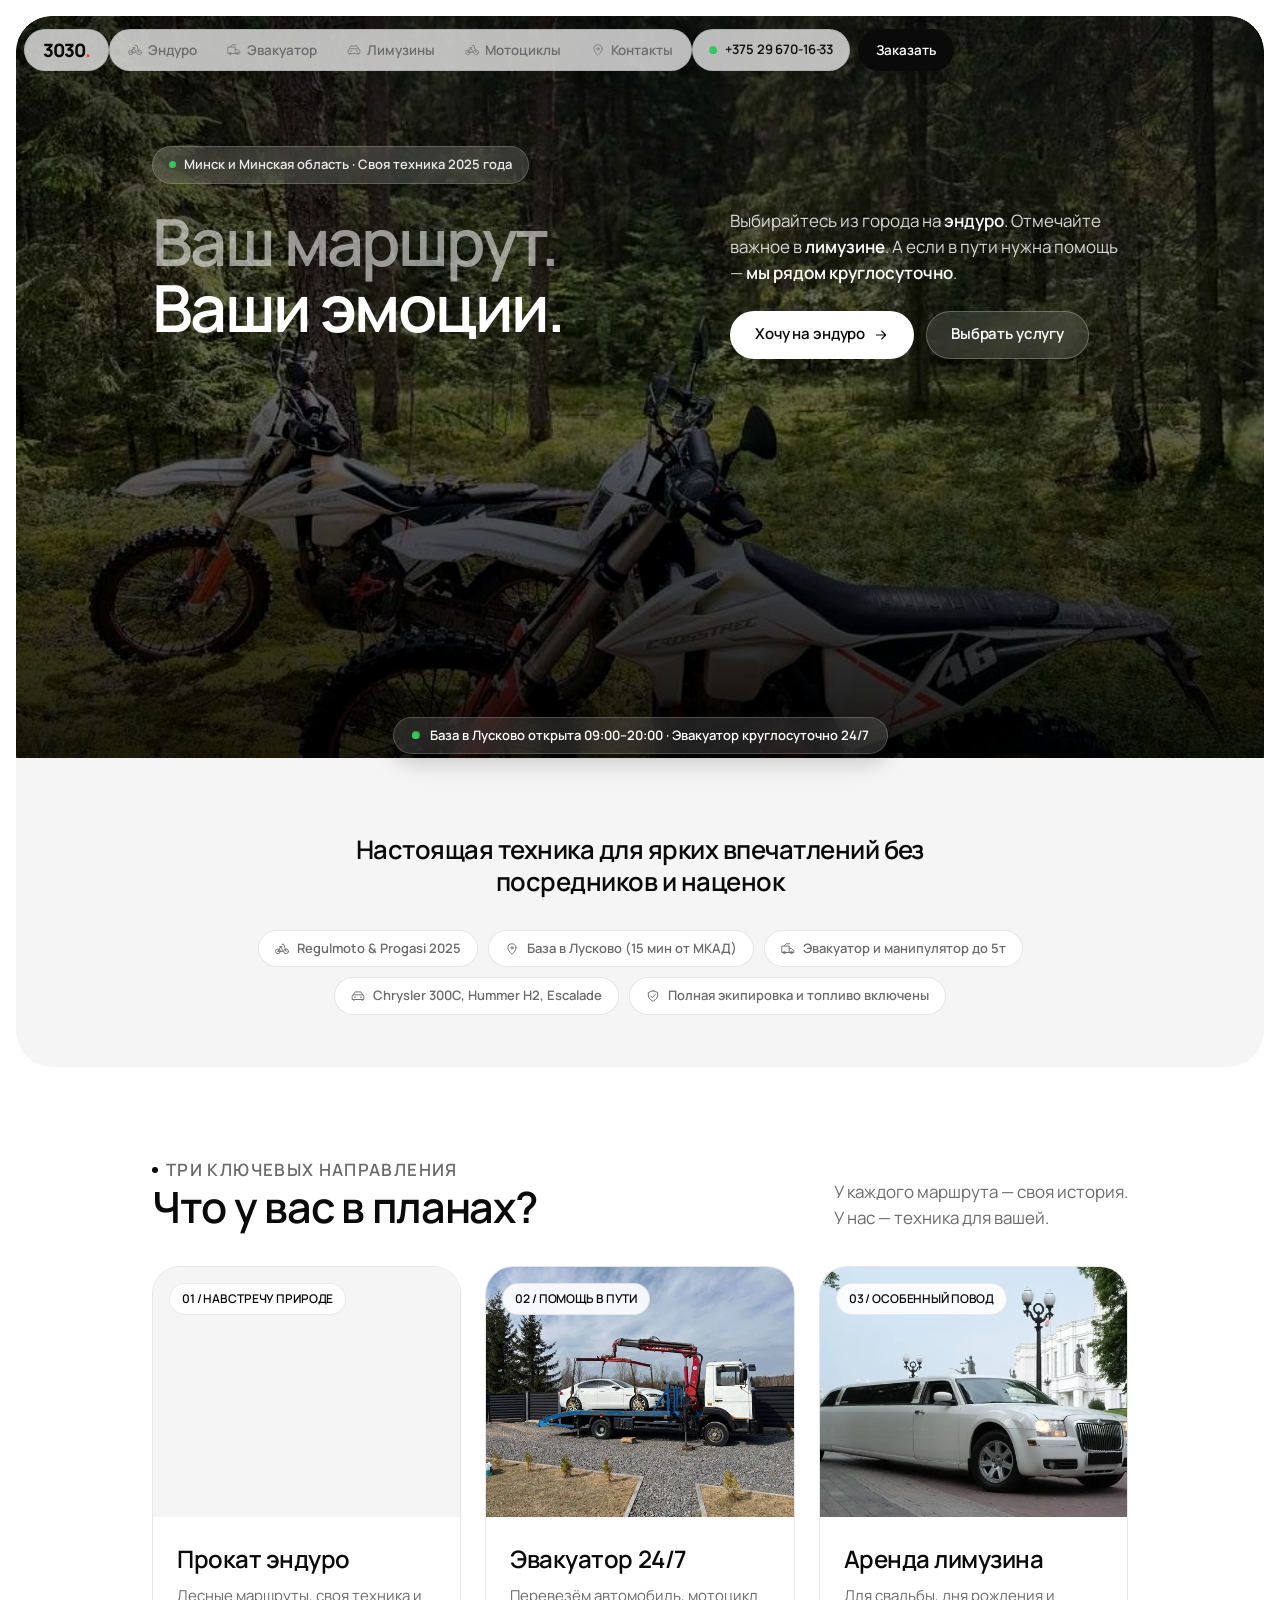
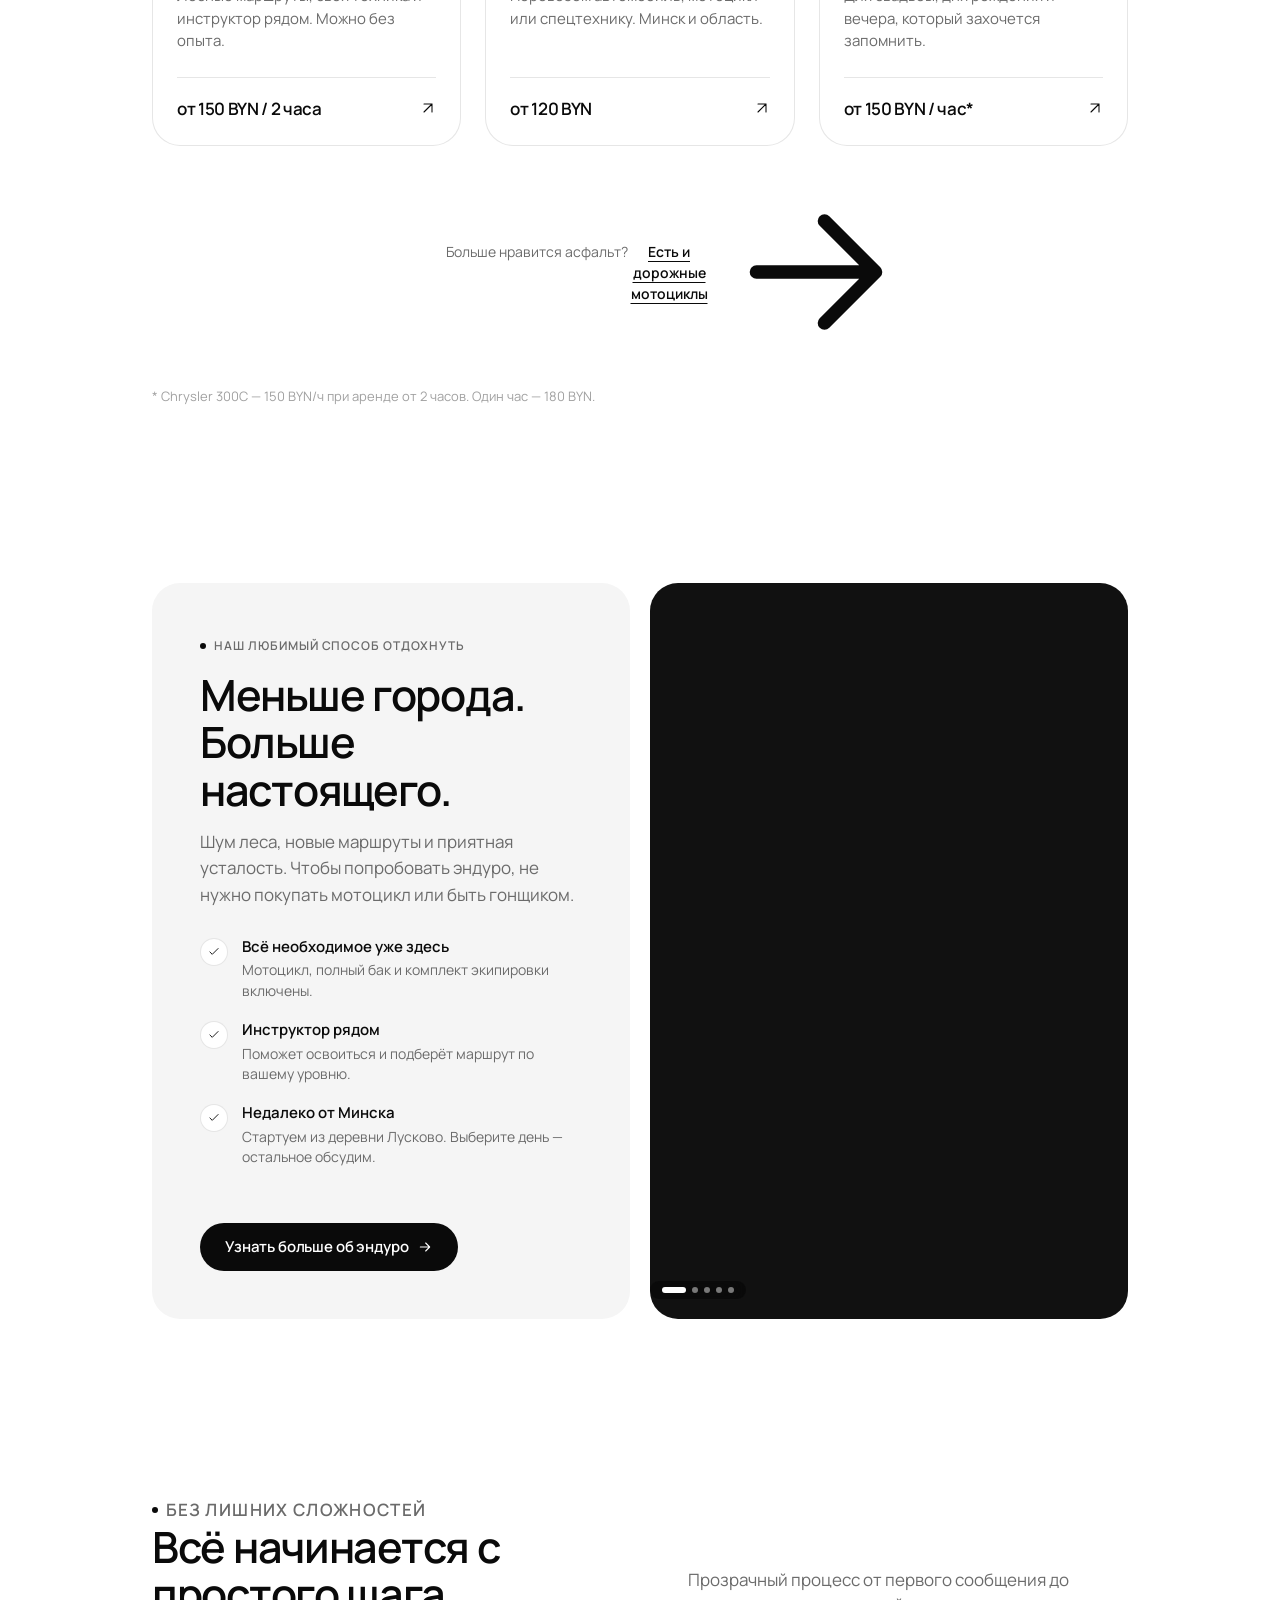
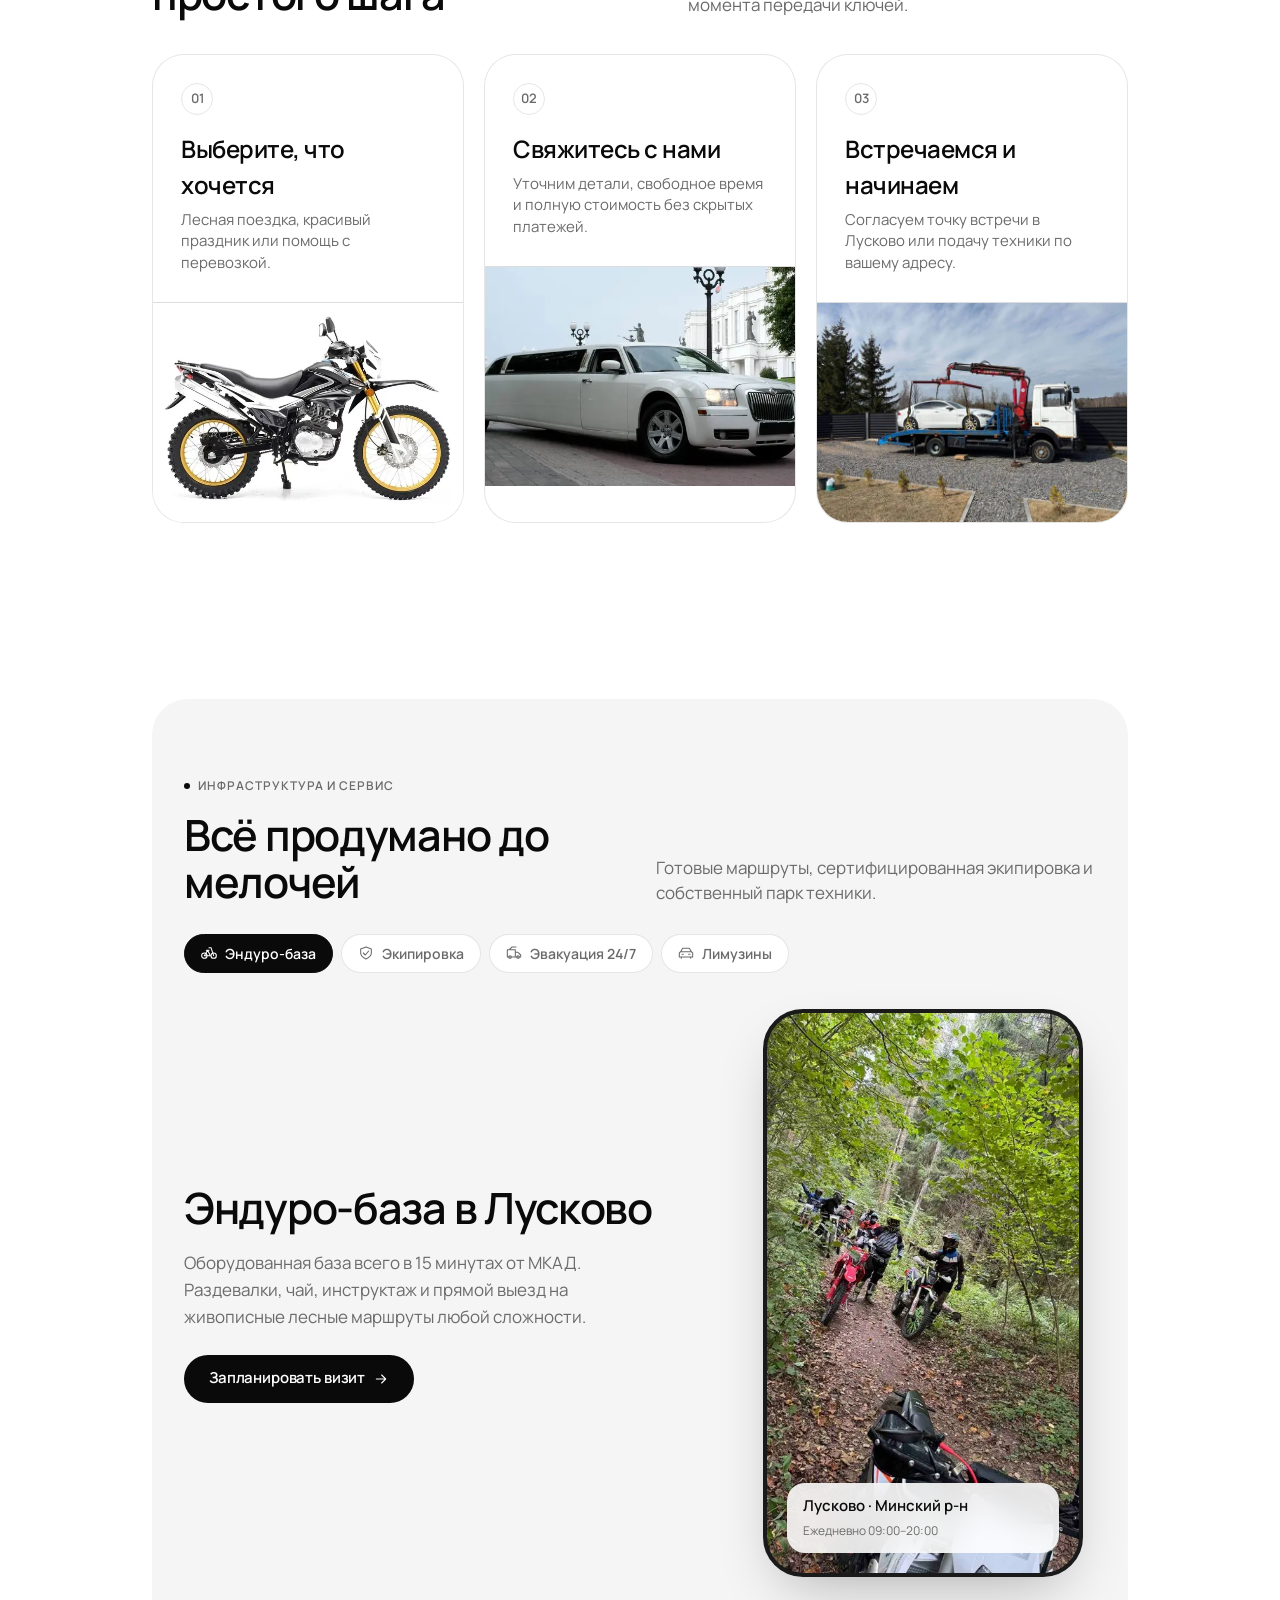
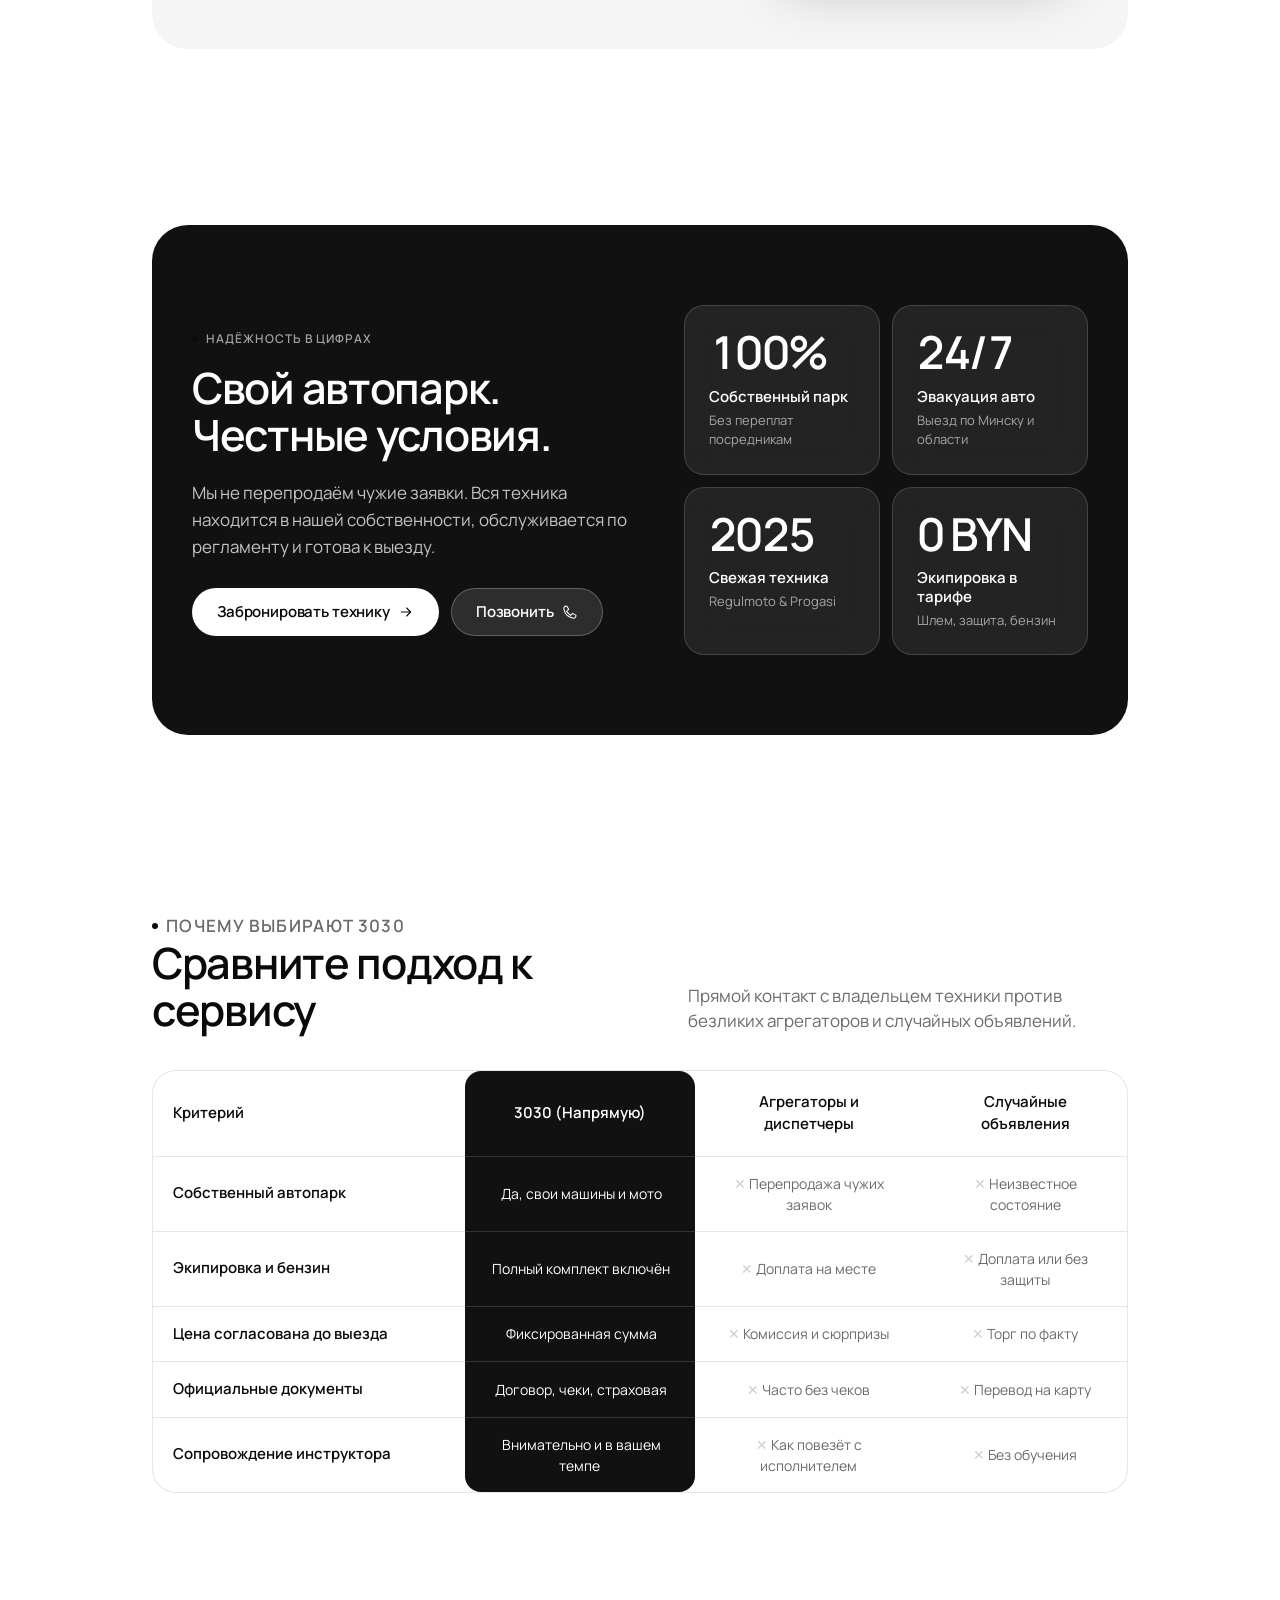
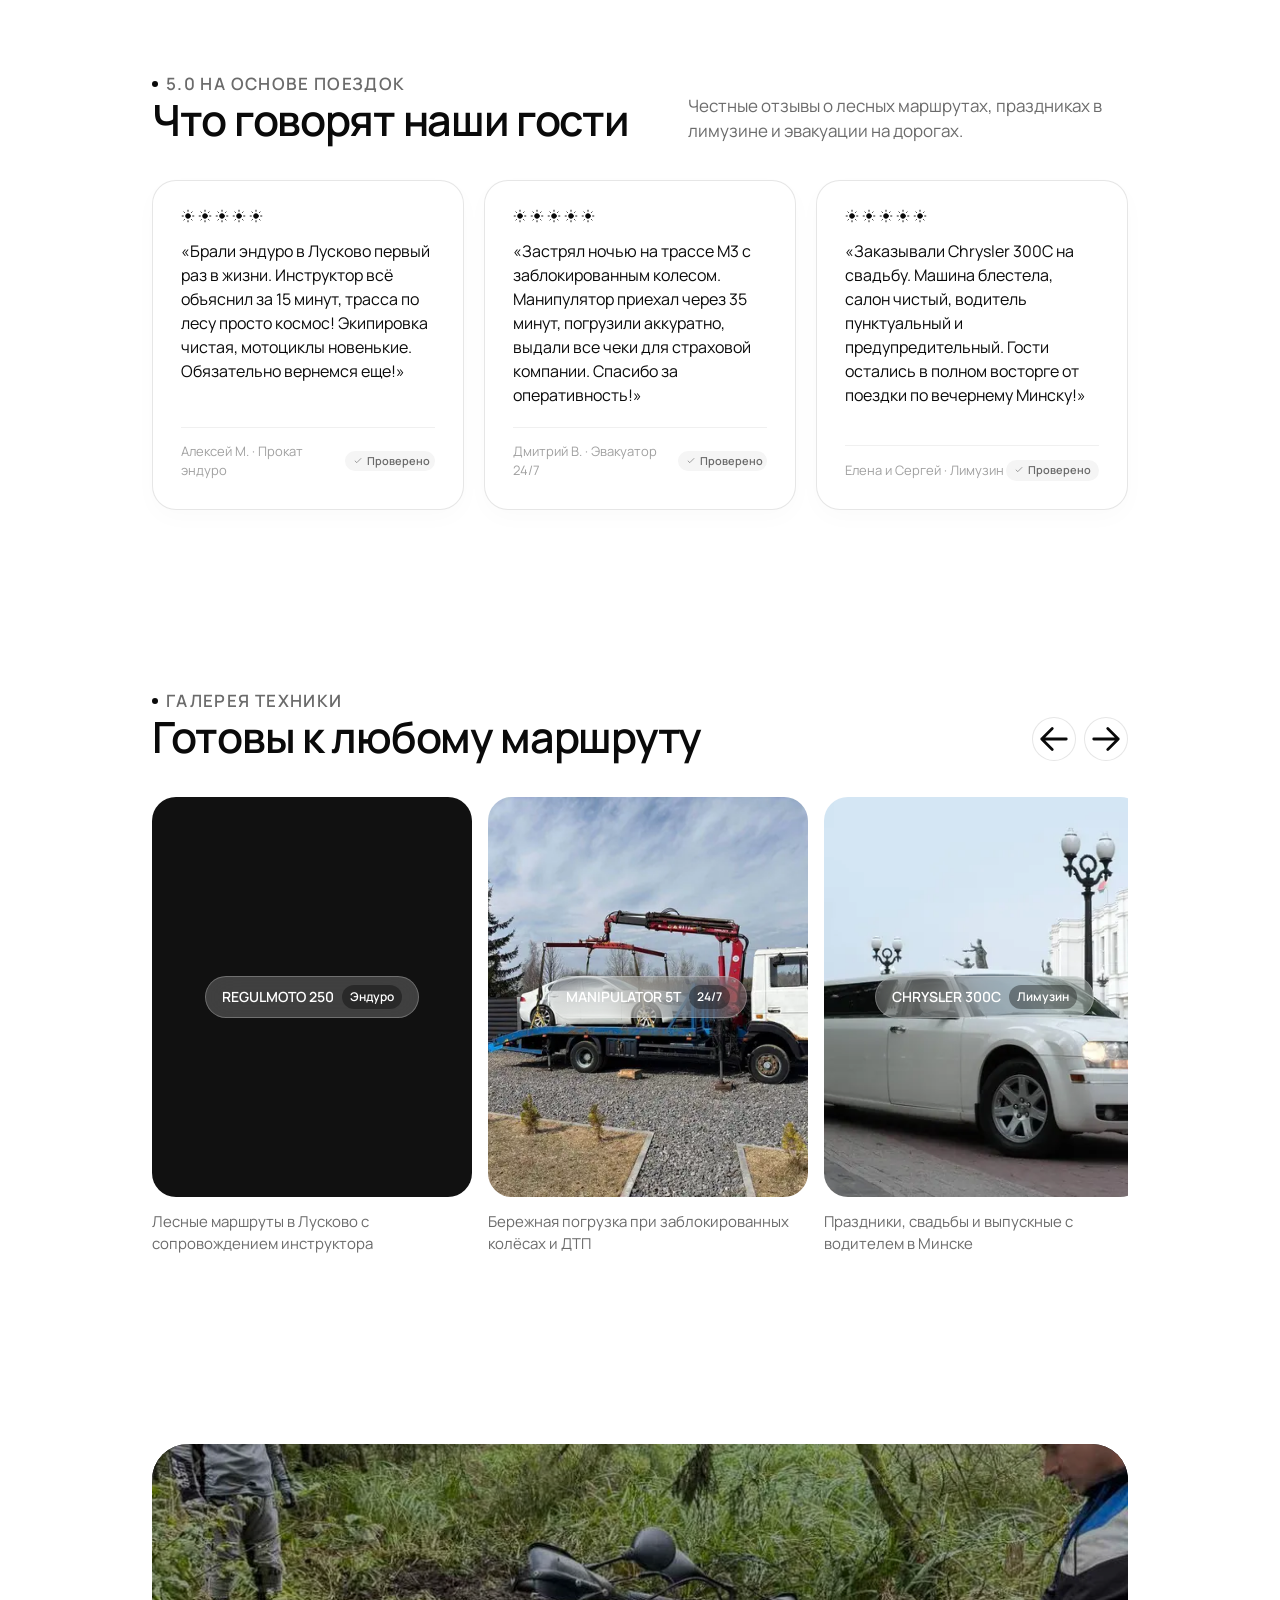
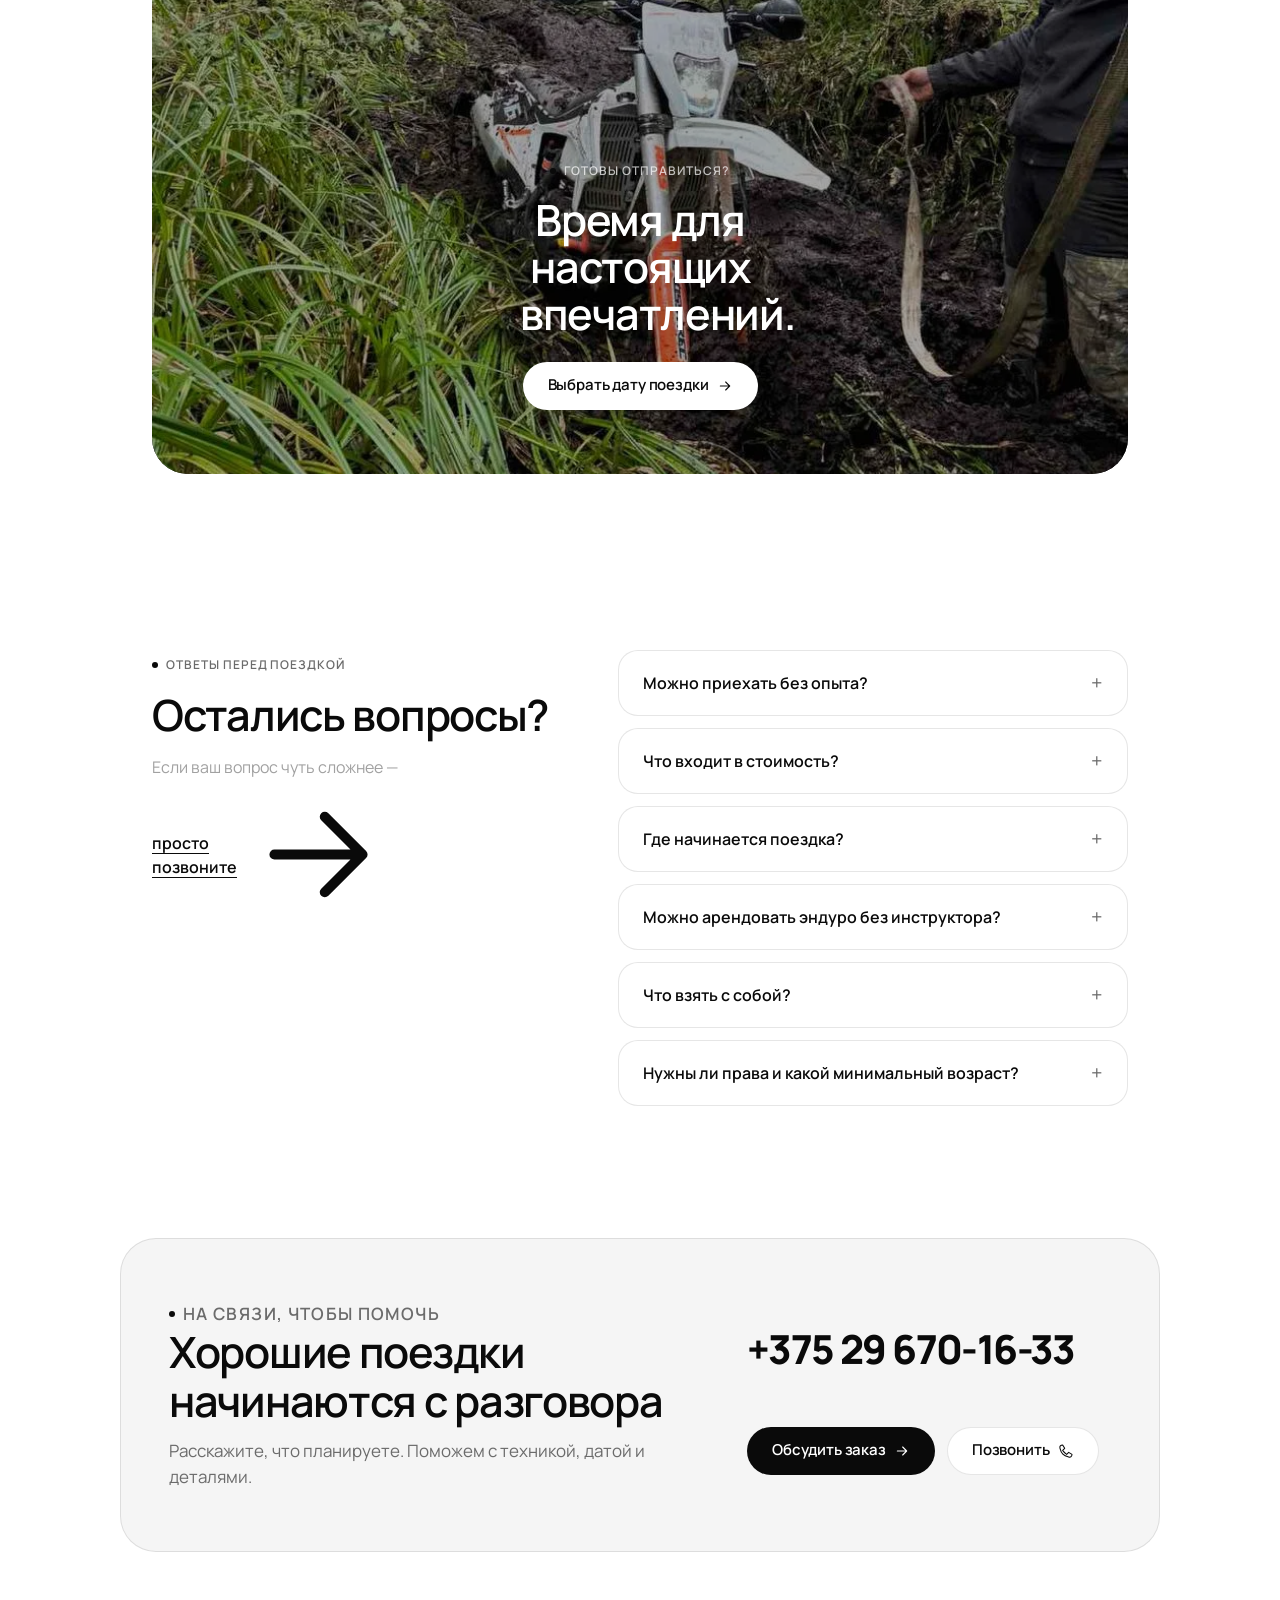
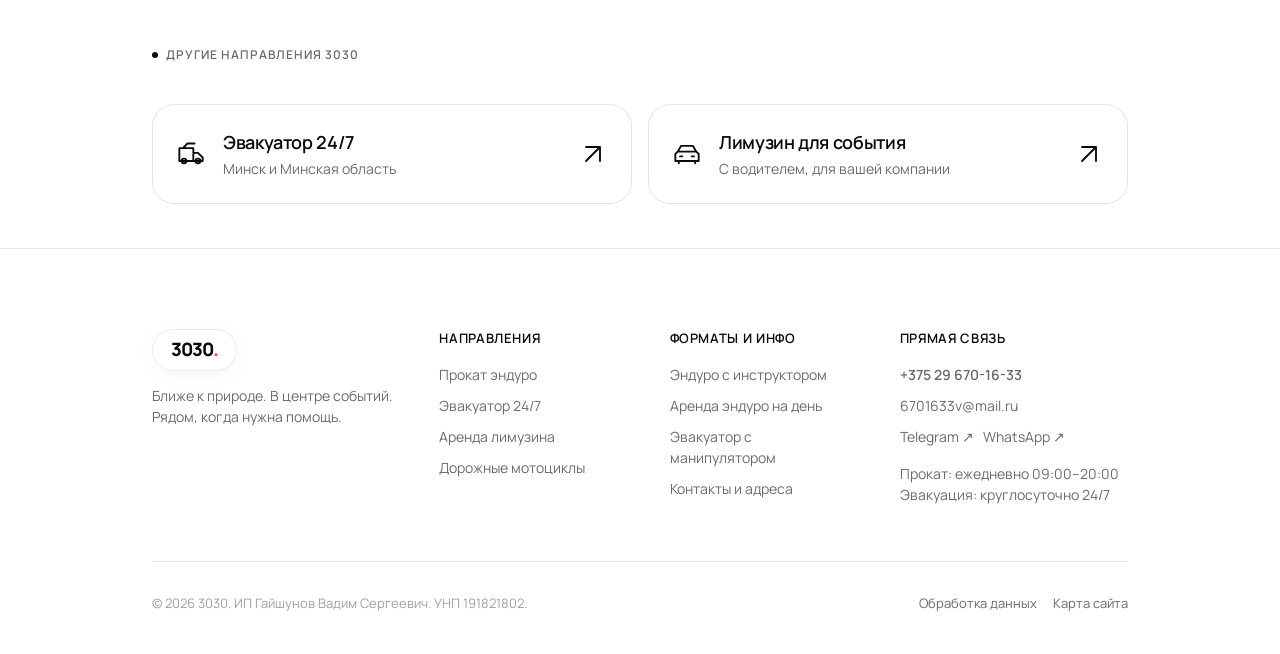
==== commit f4525ec2: "Redesign website in nor.ma visual style and micro-interactions" ====
--- a/index.html
+++ b/index.html
@@ -1,10 +1,388 @@
 <!doctype html>
 <html lang="ru" class="no-js"><head><meta charset="utf-8"><meta name="viewport" content="width=device-width,initial-scale=1"><title>3030 — прокат эндуро, эвакуатор и лимузины в Минске</title><meta name="description" content="Эндуро с инструктором от 150 BYN, эвакуатор 24/7 и лимузины с водителем. Свой парк, реальные фотографии и понятные тарифы. Минск и Минская область."><meta name="robots" content="noindex,follow"><meta name="theme-color" content="#214d38"><meta name="format-detection" content="telephone=no"><link rel="canonical" href="https://yaroslavkiri4ykknifhit-max.github.io/vadim/"><link rel="icon" href="./assets/favicon.svg" type="image/svg+xml"><link rel="apple-touch-icon" href="./assets/apple-touch-icon.png"><meta property="og:type" content="website"><meta property="og:locale" content="ru_RU"><meta property="og:site_name" content="3030"><meta property="og:title" content="3030 — прокат эндуро, эвакуатор и лимузины в Минске"><meta property="og:description" content="Эндуро с инструктором от 150 BYN, эвакуатор 24/7 и лимузины с водителем. Свой парк, реальные фотографии и понятные тарифы. Минск и Минская область."><meta property="og:url" content="https://yaroslavkiri4ykknifhit-max.github.io/vadim/"><meta property="og:image" content="https://yaroslavkiri4ykknifhit-max.github.io/vadim/assets/og-cover.jpg"><meta property="og:image:width" content="1200"><meta property="og:image:height" content="630"><meta property="og:image:alt" content="3030: эндуро, эвакуатор и лимузины в Минске"><meta name="twitter:card" content="summary_large_image"><link rel="preload" href="./assets/fonts/manrope-800.woff" as="font" type="font/woff" crossorigin><link rel="stylesheet" href="./assets/site.css"><script src="./assets/site.js" defer></script><script type="application/ld+json">{"@context": "https://schema.org", "@graph": [{"@type": "Organization", "@id": "https://yaroslavkiri4ykknifhit-max.github.io/vadim/#organization", "name": "3030", "legalName": "ИП Гайшунов Вадим Сергеевич", "taxID": "191821802", "url": "https://yaroslavkiri4ykknifhit-max.github.io/vadim/", "telephone": "+375296701633", "email": "6701633v@mail.ru", "logo": "https://yaroslavkiri4ykknifhit-max.github.io/vadim/assets/favicon.svg", "sameAs": ["https://t.me/vadim3030"]}, {"@type": "WebSite", "@id": "https://yaroslavkiri4ykknifhit-max.github.io/vadim/#website", "url": "https://yaroslavkiri4ykknifhit-max.github.io/vadim/", "name": "3030 — прокат и эвакуация в Минске", "inLanguage": "ru-BY", "publisher": {"@id": "https://yaroslavkiri4ykknifhit-max.github.io/vadim/#organization"}}, {"@type": "WebPage", "@id": "https://yaroslavkiri4ykknifhit-max.github.io/vadim/#webpage", "url": "https://yaroslavkiri4ykknifhit-max.github.io/vadim/", "name": "3030 — прокат эндуро, эвакуатор и лимузины в Минске", "description": "Эндуро с инструктором от 150 BYN, эвакуатор 24/7 и лимузины с водителем. Свой парк, реальные фотографии и понятные тарифы. Минск и Минская область.", "inLanguage": "ru-BY", "isPartOf": {"@id": "https://yaroslavkiri4ykknifhit-max.github.io/vadim/#website"}, "dateModified": "2026-10-05"}, {"@type": "SportsActivityLocation", "@id": "https://yaroslavkiri4ykknifhit-max.github.io/vadim/#enduro-location", "name": "3030 — прокат эндуро в Лусково", "url": "https://yaroslavkiri4ykknifhit-max.github.io/vadim/enduro/", "telephone": "+375296701633", "image": "https://yaroslavkiri4ykknifhit-max.github.io/vadim/assets/images/enduro-6.webp", "parentOrganization": {"@id": "https://yaroslavkiri4ykknifhit-max.github.io/vadim/#organization"}, "address": {"@type": "PostalAddress", "addressLocality": "Лусково", "addressRegion": "Минская область, Минский район", "addressCountry": "BY"}, "openingHoursSpecification": {"@type": "OpeningHoursSpecification", "dayOfWeek": ["Monday", "Tuesday", "Wednesday", "Thursday", "Friday", "Saturday", "Sunday"], "opens": "09:00", "closes": "20:00"}}]}</script></head><body data-service="home" data-metrika=""><a class="skip-link" href="#main">Перейти к содержанию</a>
-    <div class="topline"><div class="container"><span>МИНСК И МИНСКАЯ ОБЛАСТЬ · СВОЯ ТЕХНИКА</span><span class="topline-extra">Прокат 09:00–20:00 <span aria-hidden="true">&nbsp; / &nbsp;</span> Эвакуатор 24/7</span></div></div>
-    <header class="header"><div class="container header-inner"><a class="brand" href="./" aria-label="3030 — главная"><span class="brand-mark">3030<span class="brand-dot">.</span></span><span class="brand-text">Техника для жизни<br>Минск и область</span></a><nav class="nav" id="navigation" aria-label="Основная навигация"><a href="./enduro/">Эндуро</a><a href="./evacuator/">Эвакуатор</a><a href="./limuzin/">Лимузины</a><a href="./arenda-moto/">Мотоциклы</a><a href="./contacts/">Контакты</a></nav><div class="header-contact"><a class="header-phone" href="tel:+375296701633">+375 29 670-16-33</a><span>Позвоните — поможем выбрать</span></div><button class="menu-toggle js-only" aria-label="Открыть меню" aria-expanded="false" aria-controls="navigation"><svg viewBox="0 0 24 24" fill="none" stroke="currentColor" stroke-width="1.6" stroke-linecap="round" stroke-linejoin="round" aria-hidden="true"><path d="M4 7h16M4 12h16M4 17h16"/></svg></button></div></header><main id="main"><section class="hero"><div class="container hero-grid"><div class="hero-copy"><p class="eyebrow">Эндуро · Эвакуатор · Лимузины</p><h1>Ваш маршрут.<br>Ваши <em>эмоции.</em></h1><p class="lead">Выбирайтесь из города на эндуро. Отмечайте важное в лимузине. А если в пути нужна помощь — мы рядом.</p><div class="actions"><a class="btn " href="./enduro/">Хочу на эндуро<svg viewBox="0 0 24 24" fill="none" stroke="currentColor" stroke-width="1.6" stroke-linecap="round" stroke-linejoin="round" aria-hidden="true"><path d="M5 12h14M13 6l6 6-6 6"/></svg></a><a class="btn secondary" href="#services">Выбрать услугу</a></div><div class="hero-proof"><span class="proof-icon"><svg viewBox="0 0 24 24" fill="none" stroke="currentColor" stroke-width="1.6" stroke-linecap="round" stroke-linejoin="round" aria-hidden="true"><path d="m12 3 8 3v6c0 5-8 9-8 9s-8-4-8-9V6l8-3Z"/><path d="m8 12 3 3 5-6"/></svg></span><div><strong>Своя техника. Живое общение.</strong><br>Работаем напрямую в Минске и области</div></div></div><div class="hero-photo"><img src="./assets/images/enduro-6.webp" srcset="./assets/images/enduro-6-640.webp 600w, ./assets/images/enduro-6.webp 960w" sizes="(max-width: 650px) calc(100vw - 36px), (max-width: 900px) 50vw, 640px" alt="Эндуро Regulmoto на лесном маршруте в Минском районе" width="960" height="1280" class="" fetchpriority="high" loading="eager" decoding="async"><div class="photo-top"><span class="pill"><svg viewBox="0 0 24 24" fill="none" stroke="currentColor" stroke-width="1.6" stroke-linecap="round" stroke-linejoin="round" aria-hidden="true"><path d="M19 10c0 5-7 11-7 11S5 15 5 10a7 7 0 1 1 14 0Z"/><circle cx="12" cy="10" r="2"/></svg> Лусково · Минский район</span><span class="pill">Можно без опыта</span></div><div class="hero-ticket"><div><small>Планы на ближайшие выходные</small><strong>2 часа. Лес. Полная перезагрузка.</strong></div><a class="circle-link" href="./enduro/" aria-label="Подробнее о прокате эндуро"><svg viewBox="0 0 24 24" fill="none" stroke="currentColor" stroke-width="1.6" stroke-linecap="round" stroke-linejoin="round" aria-hidden="true"><path d="M6 18 18 6M6 6h12v12"/></svg></a></div></div></div></section>
-    <div class="container"><nav class="service-strip" aria-label="Быстрый выбор услуги"><a href="./enduro/"><span class="strip-icon"><svg viewBox="0 0 24 24" fill="none" stroke="currentColor" stroke-width="1.6" stroke-linecap="round" stroke-linejoin="round" aria-hidden="true"><circle cx="5" cy="16" r="4"/><circle cx="19" cy="16" r="4"/><path d="m5 16 5-8 4 8H5m14 0L15 4h-3M8 8h4"/></svg></span><span class="strip-text"><strong>За новыми ощущениями</strong><small>Эндуро с инструктором · от 150 BYN</small></span><svg viewBox="0 0 24 24" fill="none" stroke="currentColor" stroke-width="1.6" stroke-linecap="round" stroke-linejoin="round" aria-hidden="true"><path d="M6 18 18 6M6 6h12v12"/></svg></a><a href="./evacuator/"><span class="strip-icon"><svg viewBox="0 0 24 24" fill="none" stroke="currentColor" stroke-width="1.6" stroke-linecap="round" stroke-linejoin="round" aria-hidden="true"><path d="M2 7h12v11H2zM14 11h4l4 4v3h-8M5 7l4-4h6"/><circle cx="6" cy="18" r="2"/><circle cx="18" cy="18" r="2"/></svg></span><span class="strip-text"><strong>Нужна помощь на дороге</strong><small>Эвакуатор · круглосуточно</small></span><svg viewBox="0 0 24 24" fill="none" stroke="currentColor" stroke-width="1.6" stroke-linecap="round" stroke-linejoin="round" aria-hidden="true"><path d="M6 18 18 6M6 6h12v12"/></svg></a><a href="./limuzin/"><span class="strip-icon"><svg viewBox="0 0 24 24" fill="none" stroke="currentColor" stroke-width="1.6" stroke-linecap="round" stroke-linejoin="round" aria-hidden="true"><path d="m4 10 3-5h10l3 5 2 2v6H2v-6l2-2Zm0 0h16M6 14h2m8 0h2M5 18v2m14-2v2"/></svg></span><span class="strip-text"><strong>Планирую особенный день</strong><small>Лимузины · с водителем</small></span><svg viewBox="0 0 24 24" fill="none" stroke="currentColor" stroke-width="1.6" stroke-linecap="round" stroke-linejoin="round" aria-hidden="true"><path d="M6 18 18 6M6 6h12v12"/></svg></a></nav></div>
-    <section class="section" id="services"><div class="container"><div class="section-head"><div><p class="eyebrow">Три повода выбрать 3030</p><h2>Что у вас в планах?</h2></div><p>У каждого маршрута — своя история.<br>У нас — техника для вашей.</p></div><div class="cards"><a class="service-card" href="./enduro/"><div class="card-image"><img src="./assets/images/enduro-7.webp" srcset="./assets/images/enduro-7-640.webp 600w, ./assets/images/enduro-7.webp 960w" sizes="(max-width: 650px) calc(100vw - 36px), (max-width: 900px) 50vw, 640px" alt="Эндуро на лесном маршруте в Минском районе" width="960" height="1280" class="" loading="lazy" decoding="async"><span class="pill">01 / НАВСТРЕЧУ ПРИРОДЕ</span></div><div class="card-body"><h3>Прокат эндуро</h3><p>Лесные маршруты, своя техника и инструктор рядом. Можно без опыта.</p><div class="card-foot"><strong>от 150 BYN / 2 часа</strong><svg viewBox="0 0 24 24" fill="none" stroke="currentColor" stroke-width="1.6" stroke-linecap="round" stroke-linejoin="round" aria-hidden="true"><path d="M6 18 18 6M6 6h12v12"/></svg></div></div></a><a class="service-card" href="./evacuator/"><div class="card-image"><img src="./assets/images/home-8.webp" srcset="./assets/images/home-8-640.webp 640w, ./assets/images/home-8.webp 1280w" sizes="(max-width: 650px) calc(100vw - 36px), (max-width: 900px) 50vw, 640px" alt="Эвакуатор с манипулятором перевозит автомобиль" width="1280" height="960" class="" loading="lazy" decoding="async"><span class="pill">02 / ПОМОЩЬ В ПУТИ</span></div><div class="card-body"><h3>Эвакуатор 24/7</h3><p>Перевезём автомобиль, мотоцикл или спецтехнику. Минск и область.</p><div class="card-foot"><strong>от 120 BYN</strong><svg viewBox="0 0 24 24" fill="none" stroke="currentColor" stroke-width="1.6" stroke-linecap="round" stroke-linejoin="round" aria-hidden="true"><path d="M6 18 18 6M6 6h12v12"/></svg></div></div></a><a class="service-card" href="./limuzin/"><div class="card-image"><img src="./assets/images/limuzin-14.webp" srcset="./assets/images/limuzin-14-640.webp 640w, ./assets/images/limuzin-14.webp 1280w" sizes="(max-width: 650px) calc(100vw - 36px), (max-width: 900px) 50vw, 640px" alt="Белый лимузин Chrysler 300C в Минске" width="1280" height="852" class="" loading="lazy" decoding="async"><span class="pill">03 / ОСОБЕННЫЙ ПОВОД</span></div><div class="card-body"><h3>Аренда лимузина</h3><p>Для свадьбы, дня рождения и вечера, который захочется запомнить.</p><div class="card-foot"><strong>от 150 BYN / час*</strong><svg viewBox="0 0 24 24" fill="none" stroke="currentColor" stroke-width="1.6" stroke-linecap="round" stroke-linejoin="round" aria-hidden="true"><path d="M6 18 18 6M6 6h12v12"/></svg></div></div></a></div><p class="section-label">Больше нравится асфальт? <a class="link" href="./arenda-moto/">Есть и дорожные мотоциклы <svg viewBox="0 0 24 24" fill="none" stroke="currentColor" stroke-width="1.6" stroke-linecap="round" stroke-linejoin="round" aria-hidden="true"><path d="M5 12h14M13 6l6 6-6 6"/></svg></a></p><p class="price-note">* Chrysler 300C — 150 BYN/ч при аренде от 2 часов. Один час — 180 BYN.</p></div></section>
-    <section class="section white"><div class="container split"><div class="split-photo"><img src="./assets/images/enduro-7.webp" srcset="./assets/images/enduro-7-640.webp 600w, ./assets/images/enduro-7.webp 960w" sizes="(max-width: 650px) calc(100vw - 36px), (max-width: 900px) 50vw, 640px" alt="Поездка на эндуро с инструктором по лесной тропе" width="960" height="1280" class="" loading="lazy" decoding="async"><div class="floating-note"><strong>Можно с нуля.</strong><span>Начнём с инструктажа.<br>Дальше — в вашем темпе.</span></div></div><div class="split-copy"><p class="eyebrow">Наш любимый способ отдохнуть</p><h2>Меньше города.<br>Больше настоящего.</h2><p class="lead">Шум леса, новые маршруты и приятная усталость. Чтобы попробовать эндуро, не нужно покупать мотоцикл или быть гонщиком.</p><ul class="feature-list"><li><span class="tick"><svg viewBox="0 0 24 24" fill="none" stroke="currentColor" stroke-width="1.6" stroke-linecap="round" stroke-linejoin="round" aria-hidden="true"><path d="m5 12 4 4L19 6"/></svg></span><div><strong>Всё необходимое уже здесь</strong><p>Мотоцикл, полный бак и комплект экипировки включены.</p></div></li><li><span class="tick"><svg viewBox="0 0 24 24" fill="none" stroke="currentColor" stroke-width="1.6" stroke-linecap="round" stroke-linejoin="round" aria-hidden="true"><path d="m5 12 4 4L19 6"/></svg></span><div><strong>Инструктор рядом</strong><p>Поможет освоиться и подберёт маршрут по вашему уровню.</p></div></li><li><span class="tick"><svg viewBox="0 0 24 24" fill="none" stroke="currentColor" stroke-width="1.6" stroke-linecap="round" stroke-linejoin="round" aria-hidden="true"><path d="m5 12 4 4L19 6"/></svg></span><div><strong>Недалеко от Минска</strong><p>Стартуем из деревни Лусково. Выберите день — остальное обсудим.</p></div></li></ul><a class="btn " href="./enduro/">Узнать больше об эндуро<svg viewBox="0 0 24 24" fill="none" stroke="currentColor" stroke-width="1.6" stroke-linecap="round" stroke-linejoin="round" aria-hidden="true"><path d="M5 12h14M13 6l6 6-6 6"/></svg></a></div></div></section>
-    <section class="section sage"><div class="container"><p class="eyebrow">Без лишних сложностей</p><h2>Всё начинается с простого шага</h2><div class="steps"><div class="step"><span class="step-index">01 /</span><div><h3>Выберите, что хочется</h3><p>Лесная поездка, красивый праздник или помощь с перевозкой.</p></div></div><div class="step"><span class="step-index">02 /</span><div><h3>Свяжитесь с нами</h3><p>Уточним детали, свободное время и полную стоимость.</p></div></div><div class="step"><span class="step-index">03 /</span><div><h3>Встречаемся и начинаем</h3><p>Согласуем точку встречи или подачу техники по адресу.</p></div></div></div></div></section>
-    <section class="section-sm"><div class="container cta-panel"><div><p class="eyebrow">На связи, чтобы помочь</p><h2>Хорошие поездки начинаются с разговора</h2><p>Расскажите, что планируете. Поможем с техникой, датой и деталями.</p></div><div class="cta-actions"><a class="phone-large" href="tel:+375296701633">+375 29 670-16-33</a><div class="actions"><a class="btn " href="./contacts/#contact" data-book="enduro" data-context="">Обсудить заказ<svg viewBox="0 0 24 24" fill="none" stroke="currentColor" stroke-width="1.6" stroke-linecap="round" stroke-linejoin="round" aria-hidden="true"><path d="M5 12h14M13 6l6 6-6 6"/></svg></a><a class="btn secondary" href="tel:+375296701633">Позвонить<svg viewBox="0 0 24 24" fill="none" stroke="currentColor" stroke-width="1.6" stroke-linecap="round" stroke-linejoin="round" aria-hidden="true"><path d="m7 3 3 5-3 3c2 3 3 4 6 6l3-3 5 3c0 3-2 5-5 4C8 19 5 16 3 8 2 5 4 3 7 3Z"/></svg></a></div></div></div></section><section class="section-sm"><div class="container"><p class="eyebrow">Другие направления 3030</p><div class="related-grid"><a class="related" href="./evacuator/"><svg viewBox="0 0 24 24" fill="none" stroke="currentColor" stroke-width="1.6" stroke-linecap="round" stroke-linejoin="round" aria-hidden="true"><path d="M2 7h12v11H2zM14 11h4l4 4v3h-8M5 7l4-4h6"/><circle cx="6" cy="18" r="2"/><circle cx="18" cy="18" r="2"/></svg><div><h3>Эвакуатор 24/7</h3><p>Минск и Минская область</p></div><span class="arrow"><svg viewBox="0 0 24 24" fill="none" stroke="currentColor" stroke-width="1.6" stroke-linecap="round" stroke-linejoin="round" aria-hidden="true"><path d="M6 18 18 6M6 6h12v12"/></svg></span></a><a class="related" href="./limuzin/"><svg viewBox="0 0 24 24" fill="none" stroke="currentColor" stroke-width="1.6" stroke-linecap="round" stroke-linejoin="round" aria-hidden="true"><path d="m4 10 3-5h10l3 5 2 2v6H2v-6l2-2Zm0 0h16M6 14h2m8 0h2M5 18v2m14-2v2"/></svg><div><h3>Лимузин для события</h3><p>С водителем, для вашей компании</p></div><span class="arrow"><svg viewBox="0 0 24 24" fill="none" stroke="currentColor" stroke-width="1.6" stroke-linecap="round" stroke-linejoin="round" aria-hidden="true"><path d="M6 18 18 6M6 6h12v12"/></svg></span></a></div></div></section></main><footer class="footer"><div class="container"><div class="footer-grid"><div><a class="brand" href="./" aria-label="3030 — главная"><span class="brand-mark">3030<span class="brand-dot">.</span></span><span class="brand-text">Техника для жизни<br>Минск и область</span></a><p>Ближе к природе. В центре событий.<br>Рядом, когда нужна помощь.</p></div><div><div class="footer-title">Выберите направление</div><ul><li><a href="./enduro/">Прокат эндуро</a></li><li><a href="./evacuator/">Эвакуатор 24/7</a></li><li><a href="./limuzin/">Аренда лимузина</a></li><li><a href="./arenda-moto/">Дорожные мотоциклы</a></li></ul></div><div><div class="footer-title">Полезно знать</div><ul><li><a href="./enduro/s-instruktorom/">Эндуро для начинающих</a></li><li><a href="./enduro/na-den/">Аренда эндуро на день</a></li><li><a href="./evacuator/manipulyator/">Эвакуатор-манипулятор</a></li><li><a href="./contacts/">Контакты и реквизиты</a></li></ul></div><div><div class="footer-title">На связи</div><ul><li><a href="tel:+375296701633"><strong>+375 29 670-16-33</strong></a></li><li><a href="mailto:6701633v@mail.ru">6701633v@mail.ru</a></li><li><a href="https://t.me/vadim3030" target="_blank" rel="noopener noreferrer" data-messenger="telegram">Telegram ↗</a> &nbsp; <a href="https://wa.me/375296701633" target="_blank" rel="noopener noreferrer" data-messenger="whatsapp">WhatsApp ↗</a></li></ul><p style="margin-top:16px">Прокат: ежедневно 09:00–20:00<br>Эвакуация: круглосуточно</p></div></div><div class="footer-bottom"><span>© 2026 3030. ИП Гайшунов Вадим Сергеевич. УНП 191821802.</span><a href="./privacy/">Обработка данных</a><a href="./sitemap.xml">Карта сайта</a></div></div></footer>
-    <div class="mobile-bar" aria-label="Быстрая связь"><a class="btn secondary" href="tel:+375296701633">Позвонить<svg viewBox="0 0 24 24" fill="none" stroke="currentColor" stroke-width="1.6" stroke-linecap="round" stroke-linejoin="round" aria-hidden="true"><path d="m7 3 3 5-3 3c2 3 3 4 6 6l3-3 5 3c0 3-2 5-5 4C8 19 5 16 3 8 2 5 4 3 7 3Z"/></svg></a><a class="btn " href="./contacts/#contact" data-book="enduro" data-context="">Обсудить заказ<svg viewBox="0 0 24 24" fill="none" stroke="currentColor" stroke-width="1.6" stroke-linecap="round" stroke-linejoin="round" aria-hidden="true"><path d="M5 12h14M13 6l6 6-6 6"/></svg></a></div><dialog id="booking-dialog" class="dialog" aria-labelledby="booking-title"><button class="dialog-close" aria-label="Закрыть" data-close><svg viewBox="0 0 24 24" fill="none" stroke="currentColor" stroke-width="1.6" stroke-linecap="round" stroke-linejoin="round" aria-hidden="true"><path d="m6 6 12 12M6 18 18 6"/></svg></button><p class="eyebrow">Напрямую владельцу</p><h2 id="booking-title">Давайте договоримся о поездке</h2><p class="dialog-intro">Выберите услугу и напишите нам. Уточним свободное время, детали и стоимость.</p><form id="booking-form"><fieldset class="form-services"><legend>Что вас интересует?</legend><label><input type="radio" name="service" value="enduro" checked><span>Эндуро</span></label><label><input type="radio" name="service" value="evacuator" ><span>Эвакуатор</span></label><label><input type="radio" name="service" value="limuzin" ><span>Лимузин</span></label><label><input type="radio" name="service" value="moto" ><span>Мотоцикл</span></label></fieldset><p id="booking-context" class="small" hidden></p><div class="form-row"><div class="field"><label for="booking-name">Как к вам обращаться</label><input id="booking-name" name="name" autocomplete="given-name" maxlength="60" placeholder="Ваше имя"></div><div class="field"><label for="booking-date">Желаемая дата</label><input id="booking-date" type="date" name="date"></div></div><div class="field"><label for="booking-comment">Пожелания <span class="muted">(необязательно)</span></label><textarea id="booking-comment" name="comment" maxlength="1200" placeholder="Например: едем вдвоём, опыта пока нет"></textarea></div><p class="form-error" id="booking-error" role="alert" hidden></p><div class="form-submit"><button type="submit" name="channel" value="whatsapp" class="btn">В WhatsApp <svg viewBox="0 0 24 24" fill="none" stroke="currentColor" stroke-width="1.6" stroke-linecap="round" stroke-linejoin="round" aria-hidden="true"><path d="M6 18 18 6M6 6h12v12"/></svg></button><button type="submit" name="channel" value="telegram" class="btn secondary">В Telegram <svg viewBox="0 0 24 24" fill="none" stroke="currentColor" stroke-width="1.6" stroke-linecap="round" stroke-linejoin="round" aria-hidden="true"><path d="M6 18 18 6M6 6h12v12"/></svg></button></div><p class="form-help">Откроется чат с готовым текстом. Нажмите «Отправить» в мессенджере, чтобы мы получили запрос. Это обращение, а не подтверждённая бронь. <a href="./privacy/">Обработка данных</a>.</p><p id="booking-handoff" role="status" class="form-help" hidden></p><a id="booking-fallback" class="link small" target="_blank" rel="noopener noreferrer" hidden>Открыть чат вручную <svg viewBox="0 0 24 24" fill="none" stroke="currentColor" stroke-width="1.6" stroke-linecap="round" stroke-linejoin="round" aria-hidden="true"><path d="M6 18 18 6M6 6h12v12"/></svg></a></form><p class="form-help">Нужна помощь сейчас? <a href="tel:+375296701633">+375 29 670-16-33</a></p></dialog><dialog id="lightbox" class="dialog lightbox" aria-label="Просмотр фотографии"><button class="dialog-close" aria-label="Закрыть фотографию" data-close><svg viewBox="0 0 24 24" fill="none" stroke="currentColor" stroke-width="1.6" stroke-linecap="round" stroke-linejoin="round" aria-hidden="true"><path d="m6 6 12 12M6 18 18 6"/></svg></button><img id="lightbox-img" alt="" width="1200" height="900"><p id="lightbox-caption"></p></dialog></body></html>+    <header class="header"><div class="header-inner"><a class="brand" href="./" aria-label="3030 — главная"><span class="brand-mark">3030<span class="brand-dot">.</span></span></a><nav class="nav" id="navigation" aria-label="Основная навигация"><a href="./enduro/"><svg viewBox="0 0 24 24" fill="none" stroke="currentColor" stroke-width="1.6" stroke-linecap="round" stroke-linejoin="round" aria-hidden="true"><circle cx="5" cy="16" r="4"/><circle cx="19" cy="16" r="4"/><path d="m5 16 5-8 4 8H5m14 0L15 4h-3M8 8h4"/></svg><span>Эндуро</span></a><a href="./evacuator/"><svg viewBox="0 0 24 24" fill="none" stroke="currentColor" stroke-width="1.6" stroke-linecap="round" stroke-linejoin="round" aria-hidden="true"><path d="M2 7h12v11H2zM14 11h4l4 4v3h-8M5 7l4-4h6"/><circle cx="6" cy="18" r="2"/><circle cx="18" cy="18" r="2"/></svg><span>Эвакуатор</span></a><a href="./limuzin/"><svg viewBox="0 0 24 24" fill="none" stroke="currentColor" stroke-width="1.6" stroke-linecap="round" stroke-linejoin="round" aria-hidden="true"><path d="m4 10 3-5h10l3 5 2 2v6H2v-6l2-2Zm0 0h16M6 14h2m8 0h2M5 18v2m14-2v2"/></svg><span>Лимузины</span></a><a href="./arenda-moto/"><svg viewBox="0 0 24 24" fill="none" stroke="currentColor" stroke-width="1.6" stroke-linecap="round" stroke-linejoin="round" aria-hidden="true"><circle cx="5" cy="16" r="4"/><circle cx="19" cy="16" r="4"/><path d="m5 16 5-8 4 8H5m14 0L15 4h-3M8 8h4"/></svg><span>Мотоциклы</span></a><a href="./contacts/"><svg viewBox="0 0 24 24" fill="none" stroke="currentColor" stroke-width="1.6" stroke-linecap="round" stroke-linejoin="round" aria-hidden="true"><path d="M19 10c0 5-7 11-7 11S5 15 5 10a7 7 0 1 1 14 0Z"/><circle cx="12" cy="10" r="2"/></svg><span>Контакты</span></a></nav><div class="header-contact"><a class="header-phone" href="tel:+375296701633" aria-label="Позвонить: +375 29 670-16-33"><span class="live-indicator"><span class="live-ping"></span><span class="live-dot"></span></span><span>+375 29 670-16-33</span></a><button type="button" class="header-order-btn js-only" data-book="enduro" data-context="Шапка сайта">Заказать</button><button class="menu-toggle js-only" aria-label="Открыть меню" aria-expanded="false" aria-controls="navigation"><svg viewBox="0 0 24 24" fill="none" stroke="currentColor" stroke-width="1.6" stroke-linecap="round" stroke-linejoin="round" aria-hidden="true"><path d="M4 7h16M4 12h16M4 17h16"/></svg></button></div></div></header><main id="main"><div class="page-shell">
+      <div class="outer-envelope">
+        <section class="hero-norma">
+          <div class="hero-backdrop"><img src="./assets/images/enduro-6.webp" srcset="./assets/images/enduro-6-640.webp 600w, ./assets/images/enduro-6.webp 960w" sizes="(max-width: 650px) calc(100vw - 36px), (max-width: 900px) 50vw, 640px" alt="Эндуро Regulmoto на лесном маршруте в Минском районе" width="960" height="1280" class="" fetchpriority="high" loading="eager" decoding="async"><div class="hero-gradient"></div></div>
+          <div class="container hero-content">
+            <div class="hero-badge-pill"><span class="live-dot"></span> Минск и Минская область · Своя техника 2025 года</div>
+            <div class="hero-grid">
+              <div class="hero-title-wrap">
+                <h1 class="hero-h1"><span class="text-fade">Ваш маршрут.</span><br><span class="text-bright">Ваши <em>эмоции.</em></span></h1>
+              </div>
+              <div class="hero-desc-wrap">
+                <p class="hero-lead">Выбирайтесь из города на <strong>эндуро</strong>. Отмечайте важное в <strong>лимузине</strong>. А если в пути нужна помощь — <strong>мы рядом круглосуточно</strong>.</p>
+                <div class="hero-actions"><a class="btn white" href="./enduro/">Хочу на эндуро<svg viewBox="0 0 24 24" fill="none" stroke="currentColor" stroke-width="1.6" stroke-linecap="round" stroke-linejoin="round" aria-hidden="true"><path d="M5 12h14M13 6l6 6-6 6"/></svg></a><a class="btn ghost" href="#services">Выбрать услугу</a></div>
+              </div>
+            </div>
+          </div>
+          <div class="hero-footer container">
+            <div class="hero-status-pill"><span class="live-indicator"><span class="live-ping"></span><span class="live-dot"></span></span> База в Лусково открыта 09:00–20:00 · Эвакуатор круглосуточно 24/7</div>
+          </div>
+        </section>
+        <div class="trust-layer">
+          <div class="trust-card">
+            <h2 class="trust-title">Настоящая техника для ярких впечатлений без посредников и наценок</h2>
+            <div class="trust-badges">
+              <span class="trust-badge-item"><svg viewBox="0 0 24 24" fill="none" stroke="currentColor" stroke-width="1.6" stroke-linecap="round" stroke-linejoin="round" aria-hidden="true"><circle cx="5" cy="16" r="4"/><circle cx="19" cy="16" r="4"/><path d="m5 16 5-8 4 8H5m14 0L15 4h-3M8 8h4"/></svg> Regulmoto & Progasi 2025</span>
+              <span class="trust-badge-item"><svg viewBox="0 0 24 24" fill="none" stroke="currentColor" stroke-width="1.6" stroke-linecap="round" stroke-linejoin="round" aria-hidden="true"><path d="M19 10c0 5-7 11-7 11S5 15 5 10a7 7 0 1 1 14 0Z"/><circle cx="12" cy="10" r="2"/></svg> База в Лусково (15 мин от МКАД)</span>
+              <span class="trust-badge-item"><svg viewBox="0 0 24 24" fill="none" stroke="currentColor" stroke-width="1.6" stroke-linecap="round" stroke-linejoin="round" aria-hidden="true"><path d="M2 7h12v11H2zM14 11h4l4 4v3h-8M5 7l4-4h6"/><circle cx="6" cy="18" r="2"/><circle cx="18" cy="18" r="2"/></svg> Эвакуатор и манипулятор до 5т</span>
+              <span class="trust-badge-item"><svg viewBox="0 0 24 24" fill="none" stroke="currentColor" stroke-width="1.6" stroke-linecap="round" stroke-linejoin="round" aria-hidden="true"><path d="m4 10 3-5h10l3 5 2 2v6H2v-6l2-2Zm0 0h16M6 14h2m8 0h2M5 18v2m14-2v2"/></svg> Chrysler 300C, Hummer H2, Escalade</span>
+              <span class="trust-badge-item"><svg viewBox="0 0 24 24" fill="none" stroke="currentColor" stroke-width="1.6" stroke-linecap="round" stroke-linejoin="round" aria-hidden="true"><path d="m12 3 8 3v6c0 5-8 9-8 9s-8-4-8-9V6l8-3Z"/><path d="m8 12 3 3 5-6"/></svg> Полная экипировка и топливо включены</span>
+            </div>
+            <div class="cursor-tooltip" aria-hidden="true">3030 · Собственный парк техники</div>
+          </div>
+        </div>
+      </div>
+    </div>
+    <section class="section" id="services">
+      <div class="container">
+        <div class="section-head">
+          <div>
+            <p class="eyebrow">Три ключевых направления</p>
+            <h2>Что у вас в планах?</h2>
+          </div>
+          <p>У каждого маршрута — своя история.<br>У нас — техника для вашей.</p>
+        </div>
+        <div class="cards"><a class="service-card" href="./enduro/"><div class="card-image"><img src="./assets/images/enduro-7.webp" srcset="./assets/images/enduro-7-640.webp 600w, ./assets/images/enduro-7.webp 960w" sizes="(max-width: 650px) calc(100vw - 36px), (max-width: 900px) 50vw, 640px" alt="Эндуро на лесном маршруте в Минском районе" width="960" height="1280" class="" loading="lazy" decoding="async"><span class="pill">01 / НАВСТРЕЧУ ПРИРОДЕ</span></div><div class="card-body"><h3>Прокат эндуро</h3><p>Лесные маршруты, своя техника и инструктор рядом. Можно без опыта.</p><div class="card-foot"><strong>от 150 BYN / 2 часа</strong><svg viewBox="0 0 24 24" fill="none" stroke="currentColor" stroke-width="1.6" stroke-linecap="round" stroke-linejoin="round" aria-hidden="true"><path d="M6 18 18 6M6 6h12v12"/></svg></div></div></a><a class="service-card" href="./evacuator/"><div class="card-image"><img src="./assets/images/home-8.webp" srcset="./assets/images/home-8-640.webp 640w, ./assets/images/home-8.webp 1280w" sizes="(max-width: 650px) calc(100vw - 36px), (max-width: 900px) 50vw, 640px" alt="Эвакуатор с манипулятором перевозит автомобиль" width="1280" height="960" class="" loading="lazy" decoding="async"><span class="pill">02 / ПОМОЩЬ В ПУТИ</span></div><div class="card-body"><h3>Эвакуатор 24/7</h3><p>Перевезём автомобиль, мотоцикл или спецтехнику. Минск и область.</p><div class="card-foot"><strong>от 120 BYN</strong><svg viewBox="0 0 24 24" fill="none" stroke="currentColor" stroke-width="1.6" stroke-linecap="round" stroke-linejoin="round" aria-hidden="true"><path d="M6 18 18 6M6 6h12v12"/></svg></div></div></a><a class="service-card" href="./limuzin/"><div class="card-image"><img src="./assets/images/limuzin-14.webp" srcset="./assets/images/limuzin-14-640.webp 640w, ./assets/images/limuzin-14.webp 1280w" sizes="(max-width: 650px) calc(100vw - 36px), (max-width: 900px) 50vw, 640px" alt="Белый лимузин Chrysler 300C в Минске" width="1280" height="852" class="" loading="lazy" decoding="async"><span class="pill">03 / ОСОБЕННЫЙ ПОВОД</span></div><div class="card-body"><h3>Аренда лимузина</h3><p>Для свадьбы, дня рождения и вечера, который захочется запомнить.</p><div class="card-foot"><strong>от 150 BYN / час*</strong><svg viewBox="0 0 24 24" fill="none" stroke="currentColor" stroke-width="1.6" stroke-linecap="round" stroke-linejoin="round" aria-hidden="true"><path d="M6 18 18 6M6 6h12v12"/></svg></div></div></a></div>
+        <p class="section-label">Больше нравится асфальт? <a class="link" href="./arenda-moto/">Есть и дорожные мотоциклы <svg viewBox="0 0 24 24" fill="none" stroke="currentColor" stroke-width="1.6" stroke-linecap="round" stroke-linejoin="round" aria-hidden="true"><path d="M5 12h14M13 6l6 6-6 6"/></svg></a></p>
+        <p class="price-note">* Chrysler 300C — 150 BYN/ч при аренде от 2 часов. Один час — 180 BYN.</p>
+      </div>
+    </section>
+    <section class="section white">
+      <div class="container">
+        <div class="bento-split">
+          <div class="bento-card-left">
+            <div>
+              <p class="eyebrow">Наш любимый способ отдохнуть</p>
+              <h2>Меньше города.<br>Больше настоящего.</h2>
+              <p class="lead">Шум леса, новые маршруты и приятная усталость. Чтобы попробовать эндуро, не нужно покупать мотоцикл или быть гонщиком.</p>
+              <ul class="feature-list"><li><span class="tick"><svg viewBox="0 0 24 24" fill="none" stroke="currentColor" stroke-width="1.6" stroke-linecap="round" stroke-linejoin="round" aria-hidden="true"><path d="m5 12 4 4L19 6"/></svg></span><div><strong>Всё необходимое уже здесь</strong><p>Мотоцикл, полный бак и комплект экипировки включены.</p></div></li><li><span class="tick"><svg viewBox="0 0 24 24" fill="none" stroke="currentColor" stroke-width="1.6" stroke-linecap="round" stroke-linejoin="round" aria-hidden="true"><path d="m5 12 4 4L19 6"/></svg></span><div><strong>Инструктор рядом</strong><p>Поможет освоиться и подберёт маршрут по вашему уровню.</p></div></li><li><span class="tick"><svg viewBox="0 0 24 24" fill="none" stroke="currentColor" stroke-width="1.6" stroke-linecap="round" stroke-linejoin="round" aria-hidden="true"><path d="m5 12 4 4L19 6"/></svg></span><div><strong>Недалеко от Минска</strong><p>Стартуем из деревни Лусково. Выберите день — остальное обсудим.</p></div></li></ul>
+            </div>
+            <div style="margin-top:24px">
+              <a class="btn " href="./enduro/">Узнать больше об эндуро<svg viewBox="0 0 24 24" fill="none" stroke="currentColor" stroke-width="1.6" stroke-linecap="round" stroke-linejoin="round" aria-hidden="true"><path d="M5 12h14M13 6l6 6-6 6"/></svg></a>
+            </div>
+          </div>
+          <div class="bento-card-carousel">
+            <div class="carousel-slide active"><img src="./assets/images/enduro-7.webp" srcset="./assets/images/enduro-7-640.webp 600w, ./assets/images/enduro-7.webp 960w" sizes="(max-width: 650px) calc(100vw - 36px), (max-width: 900px) 50vw, 640px" alt="Поездка на эндуро с инструктором по лесной тропе" width="960" height="1280" class="" loading="lazy" decoding="async"></div>
+            <div class="carousel-slide"><img src="./assets/images/enduro-5.webp" srcset="./assets/images/enduro-5-640.webp 640w, ./assets/images/enduro-5.webp 1280w" sizes="(max-width: 650px) calc(100vw - 36px), (max-width: 900px) 50vw, 640px" alt="Эндуро Regulmoto на маршруте" width="1280" height="960" class="" loading="lazy" decoding="async"></div>
+            <div class="carousel-slide"><img src="./assets/images/enduro-8.webp" srcset="./assets/images/enduro-8-640.webp 600w, ./assets/images/enduro-8.webp 960w" sizes="(max-width: 650px) calc(100vw - 36px), (max-width: 900px) 50vw, 640px" alt="Два эндуро на лесной трассе" width="960" height="1280" class="" loading="lazy" decoding="async"></div>
+            <div class="carousel-slide"><img src="./assets/images/enduro-10.webp" srcset="./assets/images/enduro-10-640.webp 600w, ./assets/images/enduro-10.webp 960w" sizes="(max-width: 650px) calc(100vw - 36px), (max-width: 900px) 50vw, 640px" alt="Эндуро во время загородной остановки" width="960" height="1280" class="" loading="lazy" decoding="async"></div>
+            <div class="carousel-slide"><img src="./assets/images/enduro-12.webp" srcset="./assets/images/enduro-12-640.webp 600w, ./assets/images/enduro-12.webp 960w" sizes="(max-width: 650px) calc(100vw - 36px), (max-width: 900px) 50vw, 640px" alt="Прокат эндуро в Лусково" width="960" height="1280" class="" loading="lazy" decoding="async"></div>
+            <div class="carousel-controls">
+              <div class="carousel-pill-bar">
+                <button type="button" class="carousel-dot active" data-index="0" aria-label="Слайд 1"></button>
+                <button type="button" class="carousel-dot" data-index="1" aria-label="Слайд 2"></button>
+                <button type="button" class="carousel-dot" data-index="2" aria-label="Слайд 3"></button>
+                <button type="button" class="carousel-dot" data-index="3" aria-label="Слайд 4"></button>
+                <button type="button" class="carousel-dot" data-index="4" aria-label="Слайд 5"></button>
+              </div>
+            </div>
+          </div>
+        </div>
+      </div>
+    </section>
+    <section class="section" id="how">
+      <div class="container">
+        <div class="section-head">
+          <div>
+            <p class="eyebrow">Без лишних сложностей</p>
+            <h2>Всё начинается с простого шага</h2>
+          </div>
+          <p>Прозрачный процесс от первого сообщения до момента передачи ключей.</p>
+        </div>
+        <div class="steps-grid">
+          <div class="step-card">
+            <div class="step-card-head">
+              <span class="step-index-badge">01</span>
+              <h3>Выберите, что хочется</h3>
+              <p>Лесная поездка, красивый праздник или помощь с перевозкой.</p>
+            </div>
+            <div class="step-card-img"><img src="./assets/images/enduro-1.webp" srcset="./assets/images/enduro-1.webp 600w" sizes="(max-width: 650px) calc(100vw - 36px), (max-width: 900px) 50vw, 640px" alt="Выбор эндуро" width="600" height="600" class="" loading="lazy" decoding="async"></div>
+          </div>
+          <div class="step-card">
+            <div class="step-card-head">
+              <span class="step-index-badge">02</span>
+              <h3>Свяжитесь с нами</h3>
+              <p>Уточним детали, свободное время и полную стоимость без скрытых платежей.</p>
+            </div>
+            <div class="step-card-img"><img src="./assets/images/limuzin-3.webp" srcset="./assets/images/limuzin-3-640.webp 640w, ./assets/images/limuzin-3.webp 1265w" sizes="(max-width: 650px) calc(100vw - 36px), (max-width: 900px) 50vw, 640px" alt="Согласование поездки на лимузине" width="1265" height="728" class="" loading="lazy" decoding="async"></div>
+          </div>
+          <div class="step-card">
+            <div class="step-card-head">
+              <span class="step-index-badge">03</span>
+              <h3>Встречаемся и начинаем</h3>
+              <p>Согласуем точку встречи в Лусково или подачу техники по вашему адресу.</p>
+            </div>
+            <div class="step-card-img"><img src="./assets/images/home-8.webp" srcset="./assets/images/home-8-640.webp 640w, ./assets/images/home-8.webp 1280w" sizes="(max-width: 650px) calc(100vw - 36px), (max-width: 900px) 50vw, 640px" alt="Подача техники" width="1280" height="960" class="" loading="lazy" decoding="async"></div>
+          </div>
+        </div>
+      </div>
+    </section>
+    <section class="section">
+      <div class="container">
+        <div class="features-envelope">
+          <p class="eyebrow">Инфраструктура и сервис</p>
+          <div class="section-head" style="margin-bottom:20px">
+            <div>
+              <h2>Всё продумано до мелочей</h2>
+            </div>
+            <p>Готовые маршруты, сертифицированная экипировка и собственный парк техники.</p>
+          </div>
+          <div class="feature-tabs-wrap">
+            <button type="button" class="feature-tab-btn active"
+              data-title="Эндуро-база в Лусково"
+              data-desc="Оборудованная база всего в 15 минутах от МКАД. Раздевалки, чай, инструктаж и прямой выезд на живописные лесные маршруты любой сложности."
+              data-badge-title="Лусково · Минский р-н"
+              data-badge-sub="Ежедневно 09:00–20:00"
+              data-img="./assets/images/enduro-7-640.webp">
+              <svg viewBox="0 0 24 24" fill="none" stroke="currentColor" stroke-width="1.6" stroke-linecap="round" stroke-linejoin="round" aria-hidden="true"><circle cx="5" cy="16" r="4"/><circle cx="19" cy="16" r="4"/><path d="m5 16 5-8 4 8H5m14 0L15 4h-3M8 8h4"/></svg> <span>Эндуро-база</span>
+            </button>
+            <button type="button" class="feature-tab-btn"
+              data-title="Полный комплект экипировки"
+              data-desc="Каждому райдеру выдаём шлем, панцирь-черепаху, перчатки, мотоштаны, наколенники и мотоботы. Размеры от XS до XXL, обработка после каждой поездки."
+              data-badge-title="Сертифицированная защита"
+              data-badge-sub="Включено в стоимость"
+              data-img="./assets/images/enduro-8-640.webp">
+              <svg viewBox="0 0 24 24" fill="none" stroke="currentColor" stroke-width="1.6" stroke-linecap="round" stroke-linejoin="round" aria-hidden="true"><path d="m12 3 8 3v6c0 5-8 9-8 9s-8-4-8-9V6l8-3Z"/><path d="m8 12 3 3 5-6"/></svg> <span>Экипировка</span>
+            </button>
+            <button type="button" class="feature-tab-btn"
+              data-title="Эвакуация любой сложности 24/7"
+              data-desc="Круглосуточный выезд по Минску и всей Беларуси. Лебёдка, манипулятор и подкатные тележки для автомобилей с заблокированными колёсами."
+              data-badge-title="Подача от 25 минут"
+              data-badge-sub="Круглосуточно 24/7"
+              data-img="./assets/images/home-8-640.webp">
+              <svg viewBox="0 0 24 24" fill="none" stroke="currentColor" stroke-width="1.6" stroke-linecap="round" stroke-linejoin="round" aria-hidden="true"><path d="M2 7h12v11H2zM14 11h4l4 4v3h-8M5 7l4-4h6"/><circle cx="6" cy="18" r="2"/><circle cx="18" cy="18" r="2"/></svg> <span>Эвакуация 24/7</span>
+            </button>
+            <button type="button" class="feature-tab-btn"
+              data-title="Лимузины с вежливыми водителями"
+              data-desc="Белоснежные Chrysler 300C, Hummer H2 и Cadillac Escalade. Премиальный звук, неоновая подсветка салона, бар и подача точно в срок."
+              data-badge-title="Праздник в движении"
+              data-badge-sub="До 25 персон"
+              data-img="./assets/images/limuzin-14-640.webp">
+              <svg viewBox="0 0 24 24" fill="none" stroke="currentColor" stroke-width="1.6" stroke-linecap="round" stroke-linejoin="round" aria-hidden="true"><path d="m4 10 3-5h10l3 5 2 2v6H2v-6l2-2Zm0 0h16M6 14h2m8 0h2M5 18v2m14-2v2"/></svg> <span>Лимузины</span>
+            </button>
+          </div>
+          <div class="feature-display-grid">
+            <div class="feature-info">
+              <h3 id="feature-active-title">Эндуро-база в Лусково</h3>
+              <p id="feature-active-desc">Оборудованная база всего в 15 минутах от МКАД. Раздевалки, чай, инструктаж и прямой выезд на живописные лесные маршруты любой сложности.</p>
+              <div style="margin-top:24px">
+                <a class="btn " href="./contacts/#contact" data-book="enduro" data-context="">Запланировать визит<svg viewBox="0 0 24 24" fill="none" stroke="currentColor" stroke-width="1.6" stroke-linecap="round" stroke-linejoin="round" aria-hidden="true"><path d="M5 12h14M13 6l6 6-6 6"/></svg></a>
+              </div>
+            </div>
+            <div class="mockup-frame">
+              <img id="feature-active-img" src="./assets/images/enduro-7-640.webp" alt="Эндуро-база в Лусково" width="640" height="427" loading="lazy">
+              <div class="mockup-badge">
+                <strong id="feature-active-badge-title">Лусково · Минский р-н</strong>
+                <span id="feature-active-badge-sub">Ежедневно 09:00–20:00</span>
+              </div>
+            </div>
+          </div>
+        </div>
+      </div>
+    </section>
+    <section class="section">
+      <div class="container">
+        <div class="stats-envelope">
+          <div class="stats-grid">
+            <div>
+              <p class="eyebrow" style="color:rgba(255,255,255,0.6)">Надёжность в цифрах</p>
+              <h2>Свой автопарк.<br>Честные условия.</h2>
+              <p class="lead">Мы не перепродаём чужие заявки. Вся техника находится в нашей собственности, обслуживается по регламенту и готова к выезду.</p>
+              <div class="actions">
+                <a class="btn white" href="./contacts/#contact">Забронировать технику<svg viewBox="0 0 24 24" fill="none" stroke="currentColor" stroke-width="1.6" stroke-linecap="round" stroke-linejoin="round" aria-hidden="true"><path d="M5 12h14M13 6l6 6-6 6"/></svg></a>
+                <a class="btn ghost" href="tel:+375296701633">Позвонить<svg viewBox="0 0 24 24" fill="none" stroke="currentColor" stroke-width="1.6" stroke-linecap="round" stroke-linejoin="round" aria-hidden="true"><path d="m7 3 3 5-3 3c2 3 3 4 6 6l3-3 5 3c0 3-2 5-5 4C8 19 5 16 3 8 2 5 4 3 7 3Z"/></svg></a>
+              </div>
+            </div>
+            <div class="stat-cards-2x2">
+              <div class="stat-card">
+                <span class="stat-num nums">100%</span>
+                <span class="stat-label">Собственный парк</span>
+                <span class="stat-sub">Без переплат посредникам</span>
+              </div>
+              <div class="stat-card">
+                <span class="stat-num nums">24/7</span>
+                <span class="stat-label">Эвакуация авто</span>
+                <span class="stat-sub">Выезд по Минску и области</span>
+              </div>
+              <div class="stat-card">
+                <span class="stat-num nums">2025</span>
+                <span class="stat-label">Свежая техника</span>
+                <span class="stat-sub">Regulmoto & Progasi</span>
+              </div>
+              <div class="stat-card">
+                <span class="stat-num nums">0 BYN</span>
+                <span class="stat-label">Экипировка в тарифе</span>
+                <span class="stat-sub">Шлем, защита, бензин</span>
+              </div>
+            </div>
+          </div>
+        </div>
+      </div>
+    </section>
+    <section class="section white">
+      <div class="container">
+        <div class="section-head">
+          <div>
+            <p class="eyebrow">Почему выбирают 3030</p>
+            <h2>Сравните подход к сервису</h2>
+          </div>
+          <p>Прямой контакт с владельцем техники против безликих агрегаторов и случайных объявлений.</p>
+        </div>
+        <div class="comparison-wrap">
+          <table class="comparison-table">
+            <thead>
+              <tr>
+                <th scope="col">Критерий</th>
+                <th scope="col" class="col-brand">3030 (Напрямую)</th>
+                <th scope="col">Агрегаторы и диспетчеры</th>
+                <th scope="col">Случайные объявления</th>
+              </tr>
+            </thead>
+            <tbody>
+              <tr>
+                <th scope="row">Собственный автопарк</th>
+                <td class="col-brand"><span class="check-icon"><svg viewBox="0 0 24 24" fill="none" stroke="currentColor" stroke-width="1.6" stroke-linecap="round" stroke-linejoin="round" aria-hidden="true"><path d="m5 12 4 4L19 6"/></svg></span> Да, свои машины и мото</td>
+                <td><span class="cross-icon">✕</span> Перепродажа чужих заявок</td>
+                <td><span class="cross-icon">✕</span> Неизвестное состояние</td>
+              </tr>
+              <tr>
+                <th scope="row">Экипировка и бензин</th>
+                <td class="col-brand"><span class="check-icon"><svg viewBox="0 0 24 24" fill="none" stroke="currentColor" stroke-width="1.6" stroke-linecap="round" stroke-linejoin="round" aria-hidden="true"><path d="m5 12 4 4L19 6"/></svg></span> Полный комплект включён</td>
+                <td><span class="cross-icon">✕</span> Доплата на месте</td>
+                <td><span class="cross-icon">✕</span> Доплата или без защиты</td>
+              </tr>
+              <tr>
+                <th scope="row">Цена согласована до выезда</th>
+                <td class="col-brand"><span class="check-icon"><svg viewBox="0 0 24 24" fill="none" stroke="currentColor" stroke-width="1.6" stroke-linecap="round" stroke-linejoin="round" aria-hidden="true"><path d="m5 12 4 4L19 6"/></svg></span> Фиксированная сумма</td>
+                <td><span class="cross-icon">✕</span> Комиссия и сюрпризы</td>
+                <td><span class="cross-icon">✕</span> Торг по факту</td>
+              </tr>
+              <tr>
+                <th scope="row">Официальные документы</th>
+                <td class="col-brand"><span class="check-icon"><svg viewBox="0 0 24 24" fill="none" stroke="currentColor" stroke-width="1.6" stroke-linecap="round" stroke-linejoin="round" aria-hidden="true"><path d="m5 12 4 4L19 6"/></svg></span> Договор, чеки, страховая</td>
+                <td><span class="cross-icon">✕</span> Часто без чеков</td>
+                <td><span class="cross-icon">✕</span> Перевод на карту</td>
+              </tr>
+              <tr>
+                <th scope="row">Сопровождение инструктора</th>
+                <td class="col-brand"><span class="check-icon"><svg viewBox="0 0 24 24" fill="none" stroke="currentColor" stroke-width="1.6" stroke-linecap="round" stroke-linejoin="round" aria-hidden="true"><path d="m5 12 4 4L19 6"/></svg></span> Внимательно и в вашем темпе</td>
+                <td><span class="cross-icon">✕</span> Как повезёт с исполнителем</td>
+                <td><span class="cross-icon">✕</span> Без обучения</td>
+              </tr>
+            </tbody>
+          </table>
+        </div>
+      </div>
+    </section>
+    <section class="section" id="reviews">
+      <div class="container">
+        <div class="section-head">
+          <div>
+            <p class="eyebrow">5.0 на основе поездок</p>
+            <h2>Что говорят наши гости</h2>
+          </div>
+          <p>Честные отзывы о лесных маршрутах, праздниках в лимузине и эвакуации на дорогах.</p>
+        </div>
+        <div class="reviews-grid">
+          <article class="review-card">
+            <div class="review-stars">
+              <svg viewBox="0 0 24 24" fill="none" stroke="currentColor" stroke-width="1.6" stroke-linecap="round" stroke-linejoin="round" aria-hidden="true"><circle cx="12" cy="12" r="4"/><path d="M12 2v2m0 16v2M2 12h2m16 0h2M5 5l1 1m12 12 1 1M5 19l1-1M18 6l1-1"/></svg><svg viewBox="0 0 24 24" fill="none" stroke="currentColor" stroke-width="1.6" stroke-linecap="round" stroke-linejoin="round" aria-hidden="true"><circle cx="12" cy="12" r="4"/><path d="M12 2v2m0 16v2M2 12h2m16 0h2M5 5l1 1m12 12 1 1M5 19l1-1M18 6l1-1"/></svg><svg viewBox="0 0 24 24" fill="none" stroke="currentColor" stroke-width="1.6" stroke-linecap="round" stroke-linejoin="round" aria-hidden="true"><circle cx="12" cy="12" r="4"/><path d="M12 2v2m0 16v2M2 12h2m16 0h2M5 5l1 1m12 12 1 1M5 19l1-1M18 6l1-1"/></svg><svg viewBox="0 0 24 24" fill="none" stroke="currentColor" stroke-width="1.6" stroke-linecap="round" stroke-linejoin="round" aria-hidden="true"><circle cx="12" cy="12" r="4"/><path d="M12 2v2m0 16v2M2 12h2m16 0h2M5 5l1 1m12 12 1 1M5 19l1-1M18 6l1-1"/></svg><svg viewBox="0 0 24 24" fill="none" stroke="currentColor" stroke-width="1.6" stroke-linecap="round" stroke-linejoin="round" aria-hidden="true"><circle cx="12" cy="12" r="4"/><path d="M12 2v2m0 16v2M2 12h2m16 0h2M5 5l1 1m12 12 1 1M5 19l1-1M18 6l1-1"/></svg>
+            </div>
+            <blockquote>«Брали эндуро в Лусково первый раз в жизни. Инструктор всё объяснил за 15 минут, трасса по лесу просто космос! Экипировка чистая, мотоциклы новенькие. Обязательно вернемся еще!»</blockquote>
+            <div class="review-author">
+              <span>Алексей М. · Прокат эндуро</span>
+              <span class="verified-badge"><svg viewBox="0 0 24 24" fill="none" stroke="currentColor" stroke-width="1.6" stroke-linecap="round" stroke-linejoin="round" aria-hidden="true"><path d="m5 12 4 4L19 6"/></svg> Проверено</span>
+            </div>
+          </article>
+          <article class="review-card">
+            <div class="review-stars">
+              <svg viewBox="0 0 24 24" fill="none" stroke="currentColor" stroke-width="1.6" stroke-linecap="round" stroke-linejoin="round" aria-hidden="true"><circle cx="12" cy="12" r="4"/><path d="M12 2v2m0 16v2M2 12h2m16 0h2M5 5l1 1m12 12 1 1M5 19l1-1M18 6l1-1"/></svg><svg viewBox="0 0 24 24" fill="none" stroke="currentColor" stroke-width="1.6" stroke-linecap="round" stroke-linejoin="round" aria-hidden="true"><circle cx="12" cy="12" r="4"/><path d="M12 2v2m0 16v2M2 12h2m16 0h2M5 5l1 1m12 12 1 1M5 19l1-1M18 6l1-1"/></svg><svg viewBox="0 0 24 24" fill="none" stroke="currentColor" stroke-width="1.6" stroke-linecap="round" stroke-linejoin="round" aria-hidden="true"><circle cx="12" cy="12" r="4"/><path d="M12 2v2m0 16v2M2 12h2m16 0h2M5 5l1 1m12 12 1 1M5 19l1-1M18 6l1-1"/></svg><svg viewBox="0 0 24 24" fill="none" stroke="currentColor" stroke-width="1.6" stroke-linecap="round" stroke-linejoin="round" aria-hidden="true"><circle cx="12" cy="12" r="4"/><path d="M12 2v2m0 16v2M2 12h2m16 0h2M5 5l1 1m12 12 1 1M5 19l1-1M18 6l1-1"/></svg><svg viewBox="0 0 24 24" fill="none" stroke="currentColor" stroke-width="1.6" stroke-linecap="round" stroke-linejoin="round" aria-hidden="true"><circle cx="12" cy="12" r="4"/><path d="M12 2v2m0 16v2M2 12h2m16 0h2M5 5l1 1m12 12 1 1M5 19l1-1M18 6l1-1"/></svg>
+            </div>
+            <blockquote>«Застрял ночью на трассе М3 с заблокированным колесом. Манипулятор приехал через 35 минут, погрузили аккуратно, выдали все чеки для страховой компании. Спасибо за оперативность!»</blockquote>
+            <div class="review-author">
+              <span>Дмитрий В. · Эвакуатор 24/7</span>
+              <span class="verified-badge"><svg viewBox="0 0 24 24" fill="none" stroke="currentColor" stroke-width="1.6" stroke-linecap="round" stroke-linejoin="round" aria-hidden="true"><path d="m5 12 4 4L19 6"/></svg> Проверено</span>
+            </div>
+          </article>
+          <article class="review-card">
+            <div class="review-stars">
+              <svg viewBox="0 0 24 24" fill="none" stroke="currentColor" stroke-width="1.6" stroke-linecap="round" stroke-linejoin="round" aria-hidden="true"><circle cx="12" cy="12" r="4"/><path d="M12 2v2m0 16v2M2 12h2m16 0h2M5 5l1 1m12 12 1 1M5 19l1-1M18 6l1-1"/></svg><svg viewBox="0 0 24 24" fill="none" stroke="currentColor" stroke-width="1.6" stroke-linecap="round" stroke-linejoin="round" aria-hidden="true"><circle cx="12" cy="12" r="4"/><path d="M12 2v2m0 16v2M2 12h2m16 0h2M5 5l1 1m12 12 1 1M5 19l1-1M18 6l1-1"/></svg><svg viewBox="0 0 24 24" fill="none" stroke="currentColor" stroke-width="1.6" stroke-linecap="round" stroke-linejoin="round" aria-hidden="true"><circle cx="12" cy="12" r="4"/><path d="M12 2v2m0 16v2M2 12h2m16 0h2M5 5l1 1m12 12 1 1M5 19l1-1M18 6l1-1"/></svg><svg viewBox="0 0 24 24" fill="none" stroke="currentColor" stroke-width="1.6" stroke-linecap="round" stroke-linejoin="round" aria-hidden="true"><circle cx="12" cy="12" r="4"/><path d="M12 2v2m0 16v2M2 12h2m16 0h2M5 5l1 1m12 12 1 1M5 19l1-1M18 6l1-1"/></svg><svg viewBox="0 0 24 24" fill="none" stroke="currentColor" stroke-width="1.6" stroke-linecap="round" stroke-linejoin="round" aria-hidden="true"><circle cx="12" cy="12" r="4"/><path d="M12 2v2m0 16v2M2 12h2m16 0h2M5 5l1 1m12 12 1 1M5 19l1-1M18 6l1-1"/></svg>
+            </div>
+            <blockquote>«Заказывали Chrysler 300C на свадьбу. Машина блестела, салон чистый, водитель пунктуальный и предупредительный. Гости остались в полном восторге от поездки по вечернему Минску!»</blockquote>
+            <div class="review-author">
+              <span>Елена и Сергей · Лимузин</span>
+              <span class="verified-badge"><svg viewBox="0 0 24 24" fill="none" stroke="currentColor" stroke-width="1.6" stroke-linecap="round" stroke-linejoin="round" aria-hidden="true"><path d="m5 12 4 4L19 6"/></svg> Проверено</span>
+            </div>
+          </article>
+        </div>
+      </div>
+    </section>
+    <section class="section white">
+      <div class="container">
+        <div class="section-head">
+          <div>
+            <p class="eyebrow">Галерея техники</p>
+            <h2>Готовы к любому маршруту</h2>
+          </div>
+          <div style="display:flex;gap:8px">
+            <button type="button" id="carousel-prev" class="nav-arrow-btn" aria-label="Предыдущий слайд" style="transform:rotate(180deg)"><svg viewBox="0 0 24 24" fill="none" stroke="currentColor" stroke-width="1.6" stroke-linecap="round" stroke-linejoin="round" aria-hidden="true"><path d="M5 12h14M13 6l6 6-6 6"/></svg></button>
+            <button type="button" id="carousel-next" class="nav-arrow-btn" aria-label="Следующий слайд"><svg viewBox="0 0 24 24" fill="none" stroke="currentColor" stroke-width="1.6" stroke-linecap="round" stroke-linejoin="round" aria-hidden="true"><path d="M5 12h14M13 6l6 6-6 6"/></svg></button>
+          </div>
+        </div>
+        <div class="carousel-snap-track">
+          <figure class="snap-card">
+            <div class="snap-img-wrap">
+              <img src="./assets/images/enduro-7.webp" srcset="./assets/images/enduro-7-640.webp 600w, ./assets/images/enduro-7.webp 960w" sizes="(max-width: 650px) calc(100vw - 36px), (max-width: 900px) 50vw, 640px" alt="Эндуро Regulmoto в лесу" width="960" height="1280" class="" loading="lazy" decoding="async">
+              <div class="snap-tag-center"><span class="snap-badge">REGULMOTO 250 <span class="snap-badge-sub">Эндуро</span></span></div>
+            </div>
+            <figcaption>Лесные маршруты в Лусково с сопровождением инструктора</figcaption>
+          </figure>
+          <figure class="snap-card">
+            <div class="snap-img-wrap">
+              <img src="./assets/images/home-8.webp" srcset="./assets/images/home-8-640.webp 640w, ./assets/images/home-8.webp 1280w" sizes="(max-width: 650px) calc(100vw - 36px), (max-width: 900px) 50vw, 640px" alt="Эвакуатор с краном-манипулятором" width="1280" height="960" class="" loading="lazy" decoding="async">
+              <div class="snap-tag-center"><span class="snap-badge">MANIPULATOR 5T <span class="snap-badge-sub">24/7</span></span></div>
+            </div>
+            <figcaption>Бережная погрузка при заблокированных колёсах и ДТП</figcaption>
+          </figure>
+          <figure class="snap-card">
+            <div class="snap-img-wrap">
+              <img src="./assets/images/limuzin-14.webp" srcset="./assets/images/limuzin-14-640.webp 640w, ./assets/images/limuzin-14.webp 1280w" sizes="(max-width: 650px) calc(100vw - 36px), (max-width: 900px) 50vw, 640px" alt="Белый Chrysler 300C" width="1280" height="852" class="" loading="lazy" decoding="async">
+              <div class="snap-tag-center"><span class="snap-badge">CHRYSLER 300C <span class="snap-badge-sub">Лимузин</span></span></div>
+            </div>
+            <figcaption>Праздники, свадьбы и выпускные с водителем в Минске</figcaption>
+          </figure>
+          <figure class="snap-card">
+            <div class="snap-img-wrap">
+              <img src="./assets/images/enduro-10.webp" srcset="./assets/images/enduro-10-640.webp 600w, ./assets/images/enduro-10.webp 960w" sizes="(max-width: 650px) calc(100vw - 36px), (max-width: 900px) 50vw, 640px" alt="Эндуро Progasi 300" width="960" height="1280" class="" loading="lazy" decoding="async">
+              <div class="snap-tag-center"><span class="snap-badge">PROGASI 300 <span class="snap-badge-sub">12 часов</span></span></div>
+            </div>
+            <figcaption>Аренда на целый день для райдеров с опытом вождения</figcaption>
+          </figure>
+          <figure class="snap-card">
+            <div class="snap-img-wrap">
+              <img src="./assets/images/limuzin-5.webp" srcset="./assets/images/limuzin-5-640.webp 640w, ./assets/images/limuzin-5.webp 1280w" sizes="(max-width: 650px) calc(100vw - 36px), (max-width: 900px) 50vw, 640px" alt="Лимузин Hummer H2" width="1280" height="720" class="" loading="lazy" decoding="async">
+              <div class="snap-tag-center"><span class="snap-badge">HUMMER H2 <span class="snap-badge-sub">До 25 мест</span></span></div>
+            </div>
+            <figcaption>Вместительный салон, клубный звук и атмосфера вечеринки</figcaption>
+          </figure>
+        </div>
+      </div>
+    </section>
+    <section class="section">
+      <div class="container">
+        <div class="reveal-banner">
+          <div class="reveal-bg"><img src="./assets/images/enduro-12.webp" srcset="./assets/images/enduro-12-640.webp 600w, ./assets/images/enduro-12.webp 960w" sizes="(max-width: 650px) calc(100vw - 36px), (max-width: 900px) 50vw, 640px" alt="Эндуро в сосновом лесу" width="960" height="1280" class="" loading="lazy" decoding="async"></div>
+          <div class="reveal-content">
+            <p class="eyebrow" style="color:rgba(255,255,255,0.7);justify-content:center">Готовы отправиться?</p>
+            <h2>Время для настоящих впечатлений.</h2>
+            <a class="btn white" href="./contacts/#contact" data-book="enduro" data-context="Баннер внизу главной страницы">Выбрать дату поездки<svg viewBox="0 0 24 24" fill="none" stroke="currentColor" stroke-width="1.6" stroke-linecap="round" stroke-linejoin="round" aria-hidden="true"><path d="M5 12h14M13 6l6 6-6 6"/></svg></a>
+          </div>
+        </div>
+      </div>
+    </section>
+    <section class="section" id="faq"><div class="container faq-layout"><div><p class="eyebrow">Ответы перед поездкой</p><h2>Остались вопросы?</h2><p class="muted">Если ваш вопрос чуть сложнее —<br><a class="link" href="tel:+375296701633">просто позвоните <svg viewBox="0 0 24 24" fill="none" stroke="currentColor" stroke-width="1.6" stroke-linecap="round" stroke-linejoin="round" aria-hidden="true"><path d="M5 12h14M13 6l6 6-6 6"/></svg></a></p></div><div class="faq"><details><summary>Можно приехать без опыта?</summary><p>Да. Для первой поездки выбирайте двухчасовой прокат с инструктором. Начинаем с подбора мотоцикла, экипировки и инструктажа; темп и маршрут подбираем под подготовку.</p></details><details><summary>Что входит в стоимость?</summary><p>Мотоцикл, полный бак и экипировка: шлем, защита тела, перчатки, мотоштаны, наколенники и мотоботы. В двухчасовой формат входит сопровождение инструктора.</p></details><details><summary>Где начинается поездка?</summary><p>База эндуро находится в Минском районе, в деревне Лусково. После согласования времени уточним точку встречи. Необходима предварительная запись.</p></details><details><summary>Можно арендовать эндуро без инструктора?</summary><p>Да, на 12 часов при наличии опыта: 180 BYN в будни и 200 BYN в выходные. Доставка при такой аренде — 50 BYN в радиусе 10 км от Минска. Условия и маршрут согласуем перед выдачей.</p></details><details><summary>Что взять с собой?</summary><p>Сменную одежду, питьевую воду и одежду по погоде. В прохладный день пригодится термобельё. Требования к документам и допуску уточните при записи.</p></details><details><summary>Нужны ли права и какой минимальный возраст?</summary><p>Условия допуска зависят от возраста, техники и согласованного маршрута. До бронирования сообщите возраст и опыт: подтвердим, какой формат вам подходит и какие документы нужны. Возможность езды по дорогам общего пользования нужно согласовать отдельно.</p></details></div></div></section>
+    <section class="section-sm"><div class="container cta-panel"><div><p class="eyebrow">На связи, чтобы помочь</p><h2>Хорошие поездки начинаются с разговора</h2><p>Расскажите, что планируете. Поможем с техникой, датой и деталями.</p></div><div class="cta-actions"><a class="phone-large" href="tel:+375296701633">+375 29 670-16-33</a><div class="actions"><a class="btn " href="./contacts/#contact" data-book="enduro" data-context="">Обсудить заказ<svg viewBox="0 0 24 24" fill="none" stroke="currentColor" stroke-width="1.6" stroke-linecap="round" stroke-linejoin="round" aria-hidden="true"><path d="M5 12h14M13 6l6 6-6 6"/></svg></a><a class="btn secondary" href="tel:+375296701633">Позвонить<svg viewBox="0 0 24 24" fill="none" stroke="currentColor" stroke-width="1.6" stroke-linecap="round" stroke-linejoin="round" aria-hidden="true"><path d="m7 3 3 5-3 3c2 3 3 4 6 6l3-3 5 3c0 3-2 5-5 4C8 19 5 16 3 8 2 5 4 3 7 3Z"/></svg></a></div></div></div></section>
+    <section class="section-sm"><div class="container"><p class="eyebrow">Другие направления 3030</p><div class="related-grid"><a class="related" href="./evacuator/"><svg viewBox="0 0 24 24" fill="none" stroke="currentColor" stroke-width="1.6" stroke-linecap="round" stroke-linejoin="round" aria-hidden="true"><path d="M2 7h12v11H2zM14 11h4l4 4v3h-8M5 7l4-4h6"/><circle cx="6" cy="18" r="2"/><circle cx="18" cy="18" r="2"/></svg><div><h3>Эвакуатор 24/7</h3><p>Минск и Минская область</p></div><span class="arrow"><svg viewBox="0 0 24 24" fill="none" stroke="currentColor" stroke-width="1.6" stroke-linecap="round" stroke-linejoin="round" aria-hidden="true"><path d="M6 18 18 6M6 6h12v12"/></svg></span></a><a class="related" href="./limuzin/"><svg viewBox="0 0 24 24" fill="none" stroke="currentColor" stroke-width="1.6" stroke-linecap="round" stroke-linejoin="round" aria-hidden="true"><path d="m4 10 3-5h10l3 5 2 2v6H2v-6l2-2Zm0 0h16M6 14h2m8 0h2M5 18v2m14-2v2"/></svg><div><h3>Лимузин для события</h3><p>С водителем, для вашей компании</p></div><span class="arrow"><svg viewBox="0 0 24 24" fill="none" stroke="currentColor" stroke-width="1.6" stroke-linecap="round" stroke-linejoin="round" aria-hidden="true"><path d="M6 18 18 6M6 6h12v12"/></svg></span></a></div></div></section></main><footer class="footer"><div class="container"><div class="footer-grid"><div><a class="brand" href="./" aria-label="3030 — главная"><span class="brand-mark">3030<span class="brand-dot">.</span></span></a><p style="margin-top:14px">Ближе к природе. В центре событий.<br>Рядом, когда нужна помощь.</p></div><div><div class="footer-title">Направления</div><ul><li><a href="./enduro/">Прокат эндуро</a></li><li><a href="./evacuator/">Эвакуатор 24/7</a></li><li><a href="./limuzin/">Аренда лимузина</a></li><li><a href="./arenda-moto/">Дорожные мотоциклы</a></li></ul></div><div><div class="footer-title">Форматы и инфо</div><ul><li><a href="./enduro/s-instruktorom/">Эндуро с инструктором</a></li><li><a href="./enduro/na-den/">Аренда эндуро на день</a></li><li><a href="./evacuator/manipulyator/">Эвакуатор с манипулятором</a></li><li><a href="./contacts/">Контакты и адреса</a></li></ul></div><div><div class="footer-title">Прямая связь</div><ul><li><a href="tel:+375296701633"><strong>+375 29 670-16-33</strong></a></li><li><a href="mailto:6701633v@mail.ru">6701633v@mail.ru</a></li><li><a href="https://t.me/vadim3030" target="_blank" rel="noopener noreferrer" data-messenger="telegram">Telegram ↗</a> &nbsp; <a href="https://wa.me/375296701633" target="_blank" rel="noopener noreferrer" data-messenger="whatsapp">WhatsApp ↗</a></li></ul><p style="margin-top:16px">Прокат: ежедневно 09:00–20:00<br>Эвакуация: круглосуточно 24/7</p></div></div><div class="footer-bottom"><span>© 2026 3030. ИП Гайшунов Вадим Сергеевич. УНП 191821802.</span><div><a href="./privacy/">Обработка данных</a><a href="./sitemap.xml">Карта сайта</a></div></div></div></footer>
+    <div class="mobile-bar" aria-label="Быстрая связь"><a class="btn secondary" href="tel:+375296701633">Позвонить<svg viewBox="0 0 24 24" fill="none" stroke="currentColor" stroke-width="1.6" stroke-linecap="round" stroke-linejoin="round" aria-hidden="true"><path d="m7 3 3 5-3 3c2 3 3 4 6 6l3-3 5 3c0 3-2 5-5 4C8 19 5 16 3 8 2 5 4 3 7 3Z"/></svg></a><a class="btn " href="./contacts/#contact" data-book="enduro" data-context="">Обсудить заказ<svg viewBox="0 0 24 24" fill="none" stroke="currentColor" stroke-width="1.6" stroke-linecap="round" stroke-linejoin="round" aria-hidden="true"><path d="M5 12h14M13 6l6 6-6 6"/></svg></a></div><dialog id="booking-dialog" class="dialog" aria-labelledby="booking-title"><button class="dialog-close" aria-label="Закрыть" data-close><svg viewBox="0 0 24 24" fill="none" stroke="currentColor" stroke-width="1.6" stroke-linecap="round" stroke-linejoin="round" aria-hidden="true"><path d="m6 6 12 12M6 18 18 6"/></svg></button><p class="eyebrow">Напрямую владельцу</p><h2 id="booking-title">Давайте договоримся о поездке</h2><p class="dialog-intro">Выберите услугу и напишите нам. Уточним свободное время, детали и стоимость.</p><form id="booking-form"><fieldset class="form-services"><legend>Что вас интересует?</legend><label><input type="radio" name="service" value="enduro" checked><span>Эндуро</span></label><label><input type="radio" name="service" value="evacuator"><span>Эвакуатор</span></label><label><input type="radio" name="service" value="limuzin"><span>Лимузин</span></label><label><input type="radio" name="service" value="moto"><span>Мотоцикл</span></label></fieldset><p id="booking-context" class="small" hidden></p><div class="form-row"><div class="field"><label for="booking-name">Как к вам обращаться</label><input id="booking-name" name="name" autocomplete="given-name" maxlength="60" placeholder="Ваше имя"></div><div class="field"><label for="booking-date">Желаемая дата</label><input id="booking-date" type="date" name="date"></div></div><div class="field"><label for="booking-comment">Пожелания <span class="muted">(необязательно)</span></label><textarea id="booking-comment" name="comment" maxlength="1200" placeholder="Например: едем вдвоём, опыта пока нет"></textarea></div><p class="form-error" id="booking-error" role="alert" hidden></p><div class="form-submit"><button type="submit" name="channel" value="whatsapp" class="btn">В WhatsApp <svg viewBox="0 0 24 24" fill="none" stroke="currentColor" stroke-width="1.6" stroke-linecap="round" stroke-linejoin="round" aria-hidden="true"><path d="M6 18 18 6M6 6h12v12"/></svg></button><button type="submit" name="channel" value="telegram" class="btn secondary">В Telegram <svg viewBox="0 0 24 24" fill="none" stroke="currentColor" stroke-width="1.6" stroke-linecap="round" stroke-linejoin="round" aria-hidden="true"><path d="M6 18 18 6M6 6h12v12"/></svg></button></div><p class="form-help">Откроется чат с готовым текстом. Нажмите «Отправить» в мессенджере, чтобы мы получили запрос. Это обращение, а не подтверждённая бронь. <a href="./privacy/">Обработка данных</a>.</p><p id="booking-handoff" role="status" class="form-help" hidden></p><a id="booking-fallback" class="link small" target="_blank" rel="noopener noreferrer" hidden>Открыть чат вручную <svg viewBox="0 0 24 24" fill="none" stroke="currentColor" stroke-width="1.6" stroke-linecap="round" stroke-linejoin="round" aria-hidden="true"><path d="M6 18 18 6M6 6h12v12"/></svg></a></form><p class="form-help">Нужна помощь сейчас? <a href="tel:+375296701633">+375 29 670-16-33</a></p></dialog><dialog id="lightbox" class="dialog lightbox" aria-label="Просмотр фотографии"><button class="dialog-close" aria-label="Закрыть фотографию" data-close><svg viewBox="0 0 24 24" fill="none" stroke="currentColor" stroke-width="1.6" stroke-linecap="round" stroke-linejoin="round" aria-hidden="true"><path d="m6 6 12 12M6 18 18 6"/></svg></button><img id="lightbox-img" alt="" width="1200" height="900"><p id="lightbox-caption"></p></dialog></body></html>
--- a/assets/site.css
+++ b/assets/site.css
@@ -1,12 +1,3306 @@
-@font-face{font-family:Manrope;src:url('./fonts/manrope-400.woff') format('woff');font-style:normal;font-weight:400;font-display:swap}
-@font-face{font-family:Manrope;src:url('./fonts/manrope-600.woff') format('woff');font-style:normal;font-weight:500 700;font-display:swap}
-@font-face{font-family:Manrope;src:url('./fonts/manrope-800.woff') format('woff');font-style:normal;font-weight:800 900;font-display:swap}
-:root{--paper:#f7f8f2;--white:#fff;--ink:#1b3024;--muted:#657166;--green:#214d38;--green-hover:#153d29;--sage:#e9eddf;--line:#dce2d7;--orange:#b75a2d;--radius:24px;--max:1280px;font-family:Manrope,Arial,sans-serif;color:var(--ink);background:var(--paper);font-synthesis:none}
-*{box-sizing:border-box}html{scroll-behavior:smooth;scroll-padding-top:115px}body{margin:0;font-size:16px;line-height:1.65}body.modal-open{overflow:hidden}button,input,textarea,select{font:inherit}button,a,input,textarea{touch-action:manipulation}a{color:inherit;text-decoration:none}button{cursor:pointer}img{max-width:100%;display:block}svg{width:22px;height:22px;flex-shrink:0}button:disabled{cursor:not-allowed}a,button{-webkit-tap-highlight-color:transparent}a:focus-visible,button:focus-visible,input:focus-visible,textarea:focus-visible,summary:focus-visible{outline:3px solid var(--orange);outline-offset:5px}::selection{background:#d4dfbb;color:var(--ink)}[hidden]{display:none!important}.container{width:min(var(--max),calc(100% - 80px));margin-inline:auto}.section{padding:86px 0}.section-sm{padding:52px 0}.white{background:var(--white)}.sage{background:var(--sage)}.eyebrow{display:flex;align-items:center;gap:10px;font-size:12px;letter-spacing:.13em;font-weight:800;text-transform:uppercase;margin:0 0 22px;color:var(--green)}.eyebrow::before{content:'';width:7px;height:7px;flex-shrink:0;background:#bd7043;border-radius:50%}h1,h2,h3,p{margin-top:0}h1,h2,h3{line-height:1.12;letter-spacing:-.045em;font-weight:800}h1{font-size:clamp(44px,4.3vw,66px);margin-bottom:24px}h2{font-size:clamp(32px,3.3vw,46px);margin-bottom:22px}h3{font-size:25px;letter-spacing:-.03em;margin-bottom:12px}p{margin-bottom:20px}.muted{color:var(--muted)}.small{font-size:14px}.lead{font-size:18px;line-height:1.75;color:var(--muted);max-width:580px}.section-head{display:flex;align-items:end;justify-content:space-between;gap:30px;margin-bottom:35px}.section-head h2{margin:0}.section-head p{max-width:410px;margin:0;color:var(--muted)}.link{display:inline-flex;align-items:center;gap:12px;font-weight:700;border-bottom:1px solid currentColor;padding-bottom:4px}.link svg{width:18px}.btn{display:inline-flex;align-items:center;justify-content:center;gap:14px;padding:16px 24px;min-height:56px;line-height:1.35;background:var(--green);color:white;border:1px solid var(--green);border-radius:12px;font-weight:700;font-size:15px;transition:background .2s,transform .2s}.btn:hover{background:var(--green-hover);transform:translateY(-2px)}.btn.secondary{background:transparent;color:var(--green);border-color:#bfcbba}.btn.secondary:hover{background:var(--sage)}.btn.light{background:white;color:var(--green);border-color:white}.btn.small{min-height:44px;padding:11px 18px;font-size:14px}.actions{display:flex;flex-wrap:wrap;align-items:center;gap:14px}.skip-link{position:fixed;left:16px;top:-80px;z-index:100;background:white;padding:12px}.skip-link:focus{top:16px}.topline{height:34px;background:var(--sage);font-size:11px;letter-spacing:.055em;color:#52604e}.topline .container{height:100%;display:flex;justify-content:space-between;align-items:center}.topline a{font-weight:700}.header{position:sticky;top:0;z-index:30;background:rgba(247,248,242,.97);border-bottom:1px solid var(--line)}.header-inner{height:88px;display:flex;align-items:center;justify-content:space-between;gap:32px}.brand{display:inline-flex;gap:12px;align-items:center;flex-shrink:0}.brand-mark{font-size:42px;font-weight:800;letter-spacing:-.1em;line-height:1;color:var(--green)}.brand-dot{color:var(--orange)}.brand-text{font-size:10px;line-height:1.45;letter-spacing:.05em;border-left:1px solid #bcc8b8;padding-left:12px;text-transform:uppercase;color:var(--muted)}.nav{display:flex;gap:25px;align-items:center;font-size:14px;font-weight:600}.nav a{position:relative;padding-block:12px}.nav a:hover,.nav a[aria-current=page]{color:var(--green)}.nav a[aria-current=page]::after{content:'';position:absolute;height:2px;background:var(--green);bottom:5px;left:0;right:0}.header-contact{text-align:right;white-space:nowrap}.header-phone{font-size:16px;font-weight:800;display:block;line-height:1.4}.header-contact span{font-size:11px;color:var(--muted)}.menu-toggle{display:none;background:transparent;border:1px solid var(--line);border-radius:10px;width:46px;height:46px;align-items:center;justify-content:center}.hero{padding-top:34px;padding-bottom:40px}.hero-grid{display:grid;grid-template-columns:1fr 1.05fr;gap:50px;align-items:center}.hero-copy{padding:26px 0}.hero h1{font-size:clamp(45px,5.15vw,75px);line-height:1.07;letter-spacing:-.065em;margin-bottom:24px}.hero h1 em{font-style:normal;color:#7c8c69}.hero .lead{max-width:440px;font-size:17px;line-height:1.8;margin-bottom:30px}.hero-photo{position:relative;height:570px;border-radius:28px;overflow:hidden;background:var(--sage)}.hero-photo>img{width:100%;height:100%;object-fit:cover;object-position:58% center}.photo-top{position:absolute;left:24px;top:24px;display:flex;gap:7px;flex-wrap:wrap}.pill{display:inline-flex;align-items:center;gap:8px;padding:8px 13px;background:rgba(255,255,255,.95);border-radius:7px;font-size:12px;font-weight:700;line-height:1.3}.pill svg{width:15px;height:15px}.hero-ticket{position:absolute;bottom:24px;left:24px;right:24px;background:var(--paper);border-radius:14px;padding:19px 22px;display:flex;justify-content:space-between;align-items:center;gap:15px}.hero-ticket small{font-size:11px;letter-spacing:.07em;color:var(--muted);display:block;text-transform:uppercase}.hero-ticket strong{font-size:21px;font-weight:800;letter-spacing:-.04em}.circle-link{display:flex;align-items:center;justify-content:center;width:46px;height:46px;border-radius:50%;background:var(--green);color:white;flex-shrink:0}.hero-proof{display:flex;align-items:center;gap:13px;margin-top:32px;font-size:12px;line-height:1.5;color:var(--muted)}.proof-icon{display:flex;width:40px;height:40px;align-items:center;justify-content:center;border:1px solid #ccd5c5;border-radius:50%;color:var(--green)}.hero-proof strong{color:var(--ink);font-size:13px}.service-strip{display:grid;grid-template-columns:repeat(3,1fr);gap:0;border:1px solid var(--line);border-radius:15px;margin-bottom:0;overflow:hidden;background:white}.service-strip a{display:flex;align-items:center;gap:18px;padding:24px;border-right:1px solid var(--line);transition:background .2s}.service-strip a:last-child{border:0}.service-strip a:hover{background:var(--sage)}.service-strip .strip-icon{width:44px;height:44px;background:var(--paper);border-radius:10px;display:flex;align-items:center;justify-content:center}.service-strip .strip-text{flex:1}.service-strip strong{display:block;font-size:16px;line-height:1.3}.service-strip small{font-size:12px;color:var(--muted)}.cards{display:grid;grid-template-columns:repeat(3,1fr);gap:24px}.service-card{display:block;background:white;border:1px solid var(--line);border-radius:20px;overflow:hidden;transition:transform .2s,box-shadow .2s}.service-card:hover{transform:translateY(-5px);box-shadow:0 10px 30px #213b2510}.card-image{height:260px;position:relative;overflow:hidden;background:var(--sage)}.card-image img{width:100%;height:100%;object-fit:cover;transition:transform .5s}.service-card:hover img{transform:scale(1.025)}.card-image .pill{position:absolute;top:18px;left:18px}.card-body{padding:25px}.card-body p{font-size:14px;color:var(--muted);margin-bottom:26px;min-height:46px}.card-foot{display:flex;align-items:center;justify-content:space-between;padding-top:20px;border-top:1px solid var(--line);gap:12px}.card-foot strong{font-size:19px;letter-spacing:-.03em}.card-foot svg{width:20px}.section-label{font-size:13px;font-weight:700;color:var(--muted);margin-top:25px}.split{display:grid;grid-template-columns:1fr 1fr;gap:80px;align-items:center}.split-photo{height:550px;position:relative}.split-photo>img{width:100%;height:100%;object-fit:cover;border-radius:24px}.floating-note{position:absolute;right:-20px;bottom:25px;background:white;padding:23px 26px;border:1px solid var(--line);border-radius:16px;max-width:230px;box-shadow:0 12px 30px #132b1710}.floating-note strong{display:block;font-size:26px;letter-spacing:-.04em}.floating-note span{font-size:13px;color:var(--muted)}.feature-list{list-style:none;padding:0;margin:25px 0 30px}.feature-list li{display:flex;gap:15px;align-items:flex-start;margin-bottom:21px}.feature-list .tick{color:var(--green);background:var(--sage);border-radius:50%;padding:6px;width:30px;height:30px;display:flex;align-items:center;justify-content:center;flex-shrink:0}.feature-list strong{display:block;font-size:16px}.feature-list p{font-size:14px;margin:3px 0 0;color:var(--muted)}.steps{display:grid;grid-template-columns:repeat(3,1fr);gap:35px;counter-reset:step;margin-top:40px}.step{border-top:1px solid #bfc9b5;padding-top:25px}.step-index{font-size:13px;color:var(--orange);font-weight:800;margin-bottom:20px;display:block}.step h3{font-size:22px}.step p{font-size:15px;color:var(--muted);max-width:340px}.cta-panel{display:grid;grid-template-columns:1.2fr 1fr;gap:40px;padding:50px;border-radius:24px;background:var(--sage);align-items:center}.cta-panel h2{font-size:39px;margin-bottom:15px}.cta-panel p{color:var(--muted);margin:0;font-size:16px;max-width:500px}.cta-actions{justify-self:end}.cta-actions .phone-large{font-size:27px;font-weight:800;letter-spacing:-.035em;display:block;margin-bottom:17px}.cta-actions .actions{justify-content:flex-end}.footer{border-top:1px solid var(--line);padding:55px 0 24px}.footer-grid{display:grid;grid-template-columns:1.4fr 1fr 1fr 1.3fr;gap:35px}.footer .brand{margin-bottom:20px}.footer-title{font-size:12px;text-transform:uppercase;letter-spacing:.08em;margin-bottom:18px;color:var(--muted);font-weight:700}.footer ul{list-style:none;padding:0;margin:0}.footer li{margin-bottom:9px;font-size:14px}.footer a:hover{text-decoration:underline}.footer p{font-size:13px;color:var(--muted)}.footer-bottom{border-top:1px solid var(--line);padding-top:22px;margin-top:40px;display:flex;flex-wrap:wrap;justify-content:space-between;gap:15px;font-size:11px;color:var(--muted)}.footer-bottom a{font-size:12px}.mobile-bar{display:none}.breadcrumbs{font-size:12px;display:flex;flex-wrap:wrap;gap:9px;color:var(--muted);margin:24px 0}.breadcrumbs a{text-decoration:underline;text-underline-offset:3px}.breadcrumbs span:not(:last-child){opacity:.55}.page-hero{padding-bottom:45px}.page-hero .hero-photo{height:500px}.page-hero .hero-grid{gap:60px}.page-hero h1{font-size:clamp(40px,4.4vw,65px);letter-spacing:-.055em}.page-hero .eyebrow{margin-bottom:20px}.page-hero .hero-copy{padding-block:10px}.hero-chips{display:flex;gap:8px;flex-wrap:wrap;margin:24px 0 28px}.hero-chips span{border:1px solid #ccd5c5;border-radius:7px;padding:7px 10px;font-size:12px;color:#53634d}.quick-nav{display:flex;flex-wrap:wrap;gap:8px;padding:0;margin:0;list-style:none}.quick-nav a{display:block;padding:10px 16px;border-radius:8px;background:var(--sage);font-size:13px;font-weight:600}.quick-nav a:hover{background:#dce4cf}.prices-layout{display:grid;grid-template-columns:1fr 1.55fr;gap:65px;align-items:start}.prices-layout h2{max-width:380px}.prices-layout .lead{font-size:16px}.price-table{width:100%;border-collapse:collapse;text-align:left;font-size:15px}.price-table th{font-size:12px;color:var(--muted);font-weight:600;padding:0 16px 15px}.price-table td{padding:22px 16px;border-top:1px solid var(--line);vertical-align:top}.price-table td:first-child{padding-left:0;width:57%}.price-table th:first-child{padding-left:0}.price-table td strong{font-size:17px;font-weight:800}.price-table td small{display:block;font-size:12px;color:var(--muted);margin-top:5px;font-weight:400;line-height:1.65}.price-table td:not(:first-child){white-space:nowrap}.price-note{font-size:12px;color:var(--muted);margin-top:18px;line-height:1.8}.segmented{display:inline-flex;background:var(--sage);padding:5px;border-radius:11px;margin:0 0 28px}.segmented button{border:0;background:transparent;color:var(--muted);padding:10px 23px;border-radius:7px;font-size:14px;font-weight:600}.segmented button[aria-pressed=true]{background:white;color:var(--green);box-shadow:0 2px 8px #23381e0d}.rate-cards{display:grid;grid-template-columns:1fr 1fr;gap:20px}.rate-card{padding:32px;border:1px solid var(--line);border-radius:20px;background:white}.rate-card.featured{border-color:#9db68a;background:#f2f5e9}.rate-card .eyebrow{font-size:11px}.rate-card h3{font-size:28px}.rate-card .price{font-size:44px;letter-spacing:-.05em;font-weight:800;line-height:1.3;margin:20px 0 8px}.rate-card .price small{font-size:16px;letter-spacing:0;font-weight:500}.rate-card p{font-size:14px;color:var(--muted)}.rate-card .btn{width:100%;margin-top:8px}.rate-card ul{padding-left:18px;margin:20px 0;font-size:14px;color:var(--muted)}.rate-card li{margin:8px 0}.model-card{border:1px solid var(--line);border-radius:20px;overflow:hidden;background:white}.model-card .model-image{height:245px;background:white;position:relative}.model-image img{width:100%;height:100%;object-fit:contain;padding:20px}.model-card.limo .model-image img{object-fit:cover;padding:0}.model-card .card-body h3{font-size:23px}.specs{display:flex;gap:9px;flex-wrap:wrap;font-size:12px;color:var(--muted);margin:16px 0 24px}.specs span{background:var(--paper);border-radius:6px;padding:5px 8px}.model-card .btn{width:100%}.model-card .model-price{font-size:24px;font-weight:800;letter-spacing:-.03em}.model-card .price-meta{font-size:13px;margin-bottom:20px;color:var(--muted)}.gallery{display:grid;grid-template-columns:1.4fr 1fr 1fr;gap:18px}.gallery button{background:var(--sage);padding:0;border:0;overflow:hidden;border-radius:17px;position:relative;height:315px}.gallery img{height:100%;width:100%;object-fit:cover;transition:transform .35s}.gallery button:hover img{transform:scale(1.03)}.gallery button::after{content:'↗';position:absolute;right:14px;bottom:14px;border-radius:50%;width:35px;height:35px;display:grid;place-items:center;background:white;color:var(--ink);font-size:22px}.faq-layout{display:grid;grid-template-columns:1fr 1.45fr;gap:70px;align-items:start}.faq details{border-bottom:1px solid var(--line)}.faq details:first-child{border-top:1px solid var(--line)}.faq summary{cursor:pointer;list-style:none;font-size:16px;font-weight:600;padding:23px 35px 23px 0;position:relative;line-height:1.6}.faq summary::-webkit-details-marker{display:none}.faq summary::after{content:'+';position:absolute;right:4px;top:18px;font-size:24px;font-weight:400;color:var(--green)}.faq details[open] summary::after{content:'−'}.faq details p{font-size:14px;color:var(--muted);padding-right:30px;line-height:1.9;margin-bottom:24px}.related-grid{display:grid;grid-template-columns:1fr 1fr;gap:24px}.related{border:1px solid var(--line);border-radius:17px;padding:25px;display:flex;align-items:center;gap:20px;background:white}.related>svg{width:32px;height:32px;color:var(--green)}.related h3{font-size:20px;margin:0 0 4px}.related p{font-size:13px;margin:0;color:var(--muted)}.related .arrow{margin-left:auto;width:20px}.related:hover{background:var(--sage)}.contact-grid{display:grid;grid-template-columns:1.05fr 1fr;gap:70px;align-items:start}.contact-primary{padding:35px;background:var(--sage);border-radius:20px}.contact-primary .phone-large{display:block;font-weight:800;font-size:35px;letter-spacing:-.045em;margin-bottom:12px}.contact-block{margin-top:28px;padding-top:25px;border-top:1px solid var(--line)}.contact-block h3{font-size:20px}.contact-block p{font-size:15px;color:var(--muted)}.contact-block a{font-size:14px}.legal{max-width:810px}.legal h2{font-size:27px;margin-top:40px;letter-spacing:-.03em}.legal p,.legal li{color:var(--muted);font-size:15px}.legal li{margin-bottom:10px}.editorial{max-width:850px}.editorial h2{font-size:34px;margin-top:45px}.editorial p,.editorial li{font-size:16px;color:var(--muted)}.editorial li{margin-bottom:12px}.info-grid{display:grid;grid-template-columns:repeat(3,1fr);gap:22px}.info-card{padding:30px;background:white;border:1px solid var(--line);border-radius:18px}.info-card svg{width:28px;height:28px;margin-bottom:22px;color:var(--green)}.info-card h3{font-size:22px}.info-card p{font-size:14px;color:var(--muted);margin:0}.wide-photo{height:410px;width:100%;border-radius:22px;object-fit:cover;margin-block:28px}.dialog{border:0;border-radius:24px;padding:35px;max-width:560px;width:calc(100% - 32px);max-height:calc(100dvh - 40px);overflow:auto;background:var(--paper);color:var(--ink);box-shadow:0 20px 80px #0e23184d}.dialog::backdrop{background:#142c24aa;backdrop-filter:blur(4px)}.dialog h2{font-size:32px;max-width:400px;padding-right:30px}.dialog .eyebrow{margin-bottom:16px}.dialog-close{position:absolute;right:20px;top:20px;border:1px solid var(--line);background:white;border-radius:50%;width:36px;height:36px;display:grid;place-items:center}.dialog-intro{font-size:14px;color:var(--muted)}.form-row{display:grid;grid-template-columns:1fr 1fr;gap:16px}.field{margin-bottom:18px}.field>label{display:block;font-size:13px;font-weight:700;margin-bottom:7px}.field input,.field textarea{width:100%;padding:12px 14px;border:1px solid #c7d1c2;border-radius:9px;background:white;color:var(--ink);min-height:48px}.field textarea{resize:vertical;min-height:85px}.field input::placeholder,.field textarea::placeholder{color:#828b7f}.form-services{display:flex;flex-wrap:wrap;gap:7px;padding:0;margin:0 0 22px;border:0}.form-services legend{font-size:13px;font-weight:700;margin-bottom:10px}.form-services label{position:relative;cursor:pointer}.form-services input{position:absolute;opacity:0;width:1px;height:1px}.form-services span{display:block;border:1px solid #c7d1c2;border-radius:8px;padding:8px 12px;font-size:13px;background:white}.form-services input:checked+span{background:var(--green);border-color:var(--green);color:white}.form-services input:focus-visible+span{outline:3px solid var(--orange);outline-offset:3px}.form-submit{display:grid;grid-template-columns:1fr 1fr;gap:10px}.form-submit .btn{padding:14px 10px;font-size:13px;gap:7px}.form-help{font-size:12px;line-height:1.8;color:var(--muted);margin:15px 0 0}.form-help a{text-decoration:underline}.form-error{color:#a23b21;font-size:13px;margin-bottom:10px}.lightbox{max-width:1100px;background:var(--paper);padding:45px 20px 15px}.lightbox img{height:auto;width:auto;max-height:75dvh;margin:auto;object-fit:contain}.lightbox p{text-align:center;font-size:13px;color:var(--muted);margin:12px 0 0}.no-js .js-only{display:none}.no-js .nav{display:flex}.no-js .rate-card [data-weekend]{display:block}
-@media(min-width:1600px){.hero-photo{height:610px}.hero h1{font-size:78px}}
-@media(max-width:1150px){.container{width:calc(100% - 48px)}.nav{gap:17px}.header-inner{gap:20px}.brand-text{display:none}.hero-grid{gap:30px}.hero-photo{height:530px}.hero h1{font-size:60px}.hero .lead{font-size:16px}.split{gap:45px}.prices-layout{gap:35px;grid-template-columns:.8fr 1.5fr}.hero-grid .btn{padding:15px 18px}.page-hero .hero-grid{gap:30px}.footer-grid{grid-template-columns:1.1fr 1fr 1fr 1.3fr;gap:22px}.cta-panel{padding:38px;gap:25px}.card-image{height:220px}}
-@media(max-width:900px){.header-inner{height:76px}.header-contact{margin-left:auto}.menu-toggle{display:flex}.nav{display:none;position:absolute;left:0;right:0;top:76px;background:var(--paper);padding:18px 24px 25px;border-bottom:1px solid var(--line);flex-direction:column;align-items:stretch;gap:0;box-shadow:0 15px 25px #1427170a}.nav.open{display:flex}.nav a{padding:13px 5px}.nav a[aria-current=page]::after{display:none}.nav a[aria-current=page]{background:var(--sage);border-radius:8px;padding-left:12px}.no-js .nav{position:static;flex-direction:row;flex-wrap:wrap;padding:4px 0;box-shadow:none;gap:9px}.no-js .header-inner{height:auto;flex-wrap:wrap;padding:15px 0}.no-js .header-contact{display:none}.hero h1{font-size:49px}.hero-photo{height:490px}.hero-ticket{left:16px;right:16px;bottom:16px;padding:16px}.hero-ticket strong{font-size:17px}.hero-ticket small{font-size:10px}.hero .actions{flex-direction:column;align-items:stretch}.hero .actions .btn{width:100%}.hero-proof{margin-top:22px}.service-strip a{padding:20px 15px;gap:10px}.service-strip .strip-icon{display:none}.service-strip strong{font-size:15px}.service-strip small{font-size:11px}.cards{gap:16px}.card-body{padding:20px}.card-body h3{font-size:23px}.card-body p{font-size:13px;min-height:66px}.card-image{height:180px}.section{padding:65px 0}.split{gap:40px}.split-photo{height:510px}.floating-note{right:-15px;max-width:200px;padding:18px}.prices-layout,.faq-layout{grid-template-columns:1fr;gap:28px}.prices-layout h2{max-width:650px}.prices-layout .lead{max-width:650px}.faq-layout h2{max-width:500px}.cta-panel{grid-template-columns:1fr}.cta-actions{justify-self:start}.cta-actions .actions{justify-content:flex-start}.footer-grid{grid-template-columns:1fr 1fr;gap:35px}.page-hero h1{font-size:46px}.page-hero .hero-photo{height:470px}.model-card .model-image{height:190px}.model-card .card-body h3{font-size:20px}.info-card{padding:23px}.info-card h3{font-size:20px}.gallery button{height:260px}.contact-grid{gap:35px}.contact-primary{padding:27px}.contact-primary .phone-large{font-size:28px}.contact-primary .actions{flex-direction:column;align-items:stretch}}
-@media(max-width:650px){:root{--radius:18px}.container{width:calc(100% - 36px)}.topline{height:29px;font-size:9px;letter-spacing:.03em}.topline .topline-extra{display:none}.topline .container{justify-content:center}.header-inner{height:70px;gap:14px}.brand-mark{font-size:35px}.header-phone{font-size:13px}.header-contact span{font-size:9px}.menu-toggle{width:40px;height:40px}.nav{top:70px}.hero{padding:26px 0 25px}.hero-grid,.page-hero .hero-grid{grid-template-columns:1fr;gap:28px}.hero-copy{padding:8px 0 0}.eyebrow{font-size:10px;letter-spacing:.09em;margin-bottom:20px}.hero h1{font-size:clamp(42px,10.9vw,67px);line-height:1.07;margin-bottom:20px;letter-spacing:-.065em}.hero .lead{font-size:15px;line-height:1.75;max-width:440px;margin-bottom:24px}.hero .actions{flex-direction:row;gap:10px}.hero .actions .btn{width:auto;flex:1;min-width:140px;font-size:13px;padding:15px 13px;gap:8px}.hero .actions svg{width:17px}.hero-proof{margin-top:22px;font-size:11px}.hero-proof strong{font-size:12px}.proof-icon{width:34px;height:34px}.hero-photo{height:385px;border-radius:20px}.photo-top{left:17px;top:17px}.pill{font-size:10px;padding:7px 10px}.hero-ticket{left:14px;right:14px;bottom:14px}.hero-ticket strong{font-size:18px}.circle-link{width:40px;height:40px}.service-strip{grid-template-columns:1fr;border-radius:13px}.service-strip a{padding:18px;border-right:0;border-bottom:1px solid var(--line);gap:14px}.service-strip .strip-icon{display:flex;width:38px;height:38px}.service-strip strong{font-size:15px}.service-strip small{font-size:11px}.service-strip>a>svg{width:18px}.section{padding:54px 0}.section-sm{padding:32px 0}h2{font-size:34px;line-height:1.15;margin-bottom:20px}.section-head{display:block;margin-bottom:26px}.section-head p{font-size:14px;margin-top:18px}.section-head>.link{margin-top:18px;font-size:14px}.cards{grid-template-columns:1fr;gap:20px}.card-image{height:230px}.card-body{padding:24px}.card-body h3{font-size:27px}.card-body p{font-size:14px;min-height:0;margin-bottom:22px}.card-foot{padding-top:17px}.card-foot strong{font-size:19px}.section-label{font-size:12px}.split{grid-template-columns:1fr;gap:38px}.split-photo{height:375px;margin-right:10px}.floating-note{right:-10px;bottom:20px;padding:18px 23px;max-width:220px}.floating-note strong{font-size:25px}.floating-note span{font-size:12px}.split-copy .lead{font-size:15px}.feature-list li{margin-bottom:21px}.feature-list strong{font-size:15px}.feature-list p{font-size:13px}.steps{grid-template-columns:1fr;gap:20px;margin-top:28px}.step{padding-top:18px;display:grid;grid-template-columns:35px 1fr;gap:10px}.step-index{padding-top:3px;margin:0}.step h3{font-size:21px}.step p{font-size:14px;max-width:100%;margin:0}.cta-panel{padding:30px 24px;gap:25px;border-radius:20px}.cta-panel h2{font-size:31px}.cta-panel p{font-size:14px}.cta-actions{width:100%}.cta-actions .phone-large{font-size:25px}.cta-actions .actions{flex-direction:column;align-items:stretch;gap:10px}.cta-actions .btn{font-size:14px}.footer{padding-top:38px;padding-bottom:100px}.footer-grid{grid-template-columns:1fr 1fr;gap:28px 20px}.footer-grid>div:first-child{grid-column:1/-1}.footer-grid>div:last-child{grid-column:1/-1}.footer .brand{margin-bottom:12px}.footer-title{font-size:10px;margin-bottom:12px}.footer li{font-size:13px}.footer-bottom{margin-top:25px;font-size:10px;gap:12px}.footer-bottom a{font-size:11px}.mobile-bar{display:flex;position:fixed;bottom:0;left:0;right:0;z-index:25;padding:10px 16px calc(10px + env(safe-area-inset-bottom));gap:9px;border-top:1px solid var(--line);background:rgba(247,248,242,.98);box-shadow:0 -3px 20px #1934210a}.mobile-bar a{flex:1;font-size:13px;min-height:45px;padding:12px 10px;border-radius:10px;gap:8px}.mobile-bar svg{width:17px;height:17px}.breadcrumbs{font-size:11px;margin:19px 0 24px;gap:7px}.page-hero{padding-bottom:30px}.page-hero .hero-copy{padding:0}.page-hero h1{font-size:45px}.page-hero .lead{font-size:15px}.page-hero .hero-photo{height:330px}.page-hero .hero-grid{gap:26px}.hero-chips{gap:6px;margin:20px 0 24px}.hero-chips span{font-size:11px;padding:6px 9px}.page-hero .actions{gap:10px}.page-hero .actions .btn{font-size:13px;padding:15px 17px;gap:8px;flex:1}.quick-nav{gap:7px}.quick-nav a{padding:9px 12px;font-size:12px}.prices-layout{gap:25px}.price-table{font-size:13px}.price-table th{font-size:11px;padding:0 6px 13px}.price-table td{padding:17px 6px}.price-table td:first-child{width:50%}.price-table td strong{font-size:14px}.price-table td small{font-size:11px}.price-note{font-size:11px}.rate-cards{grid-template-columns:1fr;gap:17px}.rate-card{padding:27px}.rate-card h3{font-size:29px}.rate-card .price{font-size:45px}.segmented{display:flex;margin-bottom:24px}.segmented button{flex:1;font-size:13px;padding:10px 17px}.model-card .model-image{height:250px}.model-card .card-body h3{font-size:26px}.model-card.limo .model-image{height:240px}.specs{font-size:12px}.gallery{grid-template-columns:1fr 1fr;gap:12px}.gallery button:first-child{grid-column:1/-1;height:260px}.gallery button{height:200px;border-radius:13px}.faq-layout{gap:20px}.faq summary{font-size:14px;padding-top:20px;padding-bottom:20px}.faq details p{font-size:13px;padding-right:15px}.related-grid{grid-template-columns:1fr;gap:13px}.related{padding:20px;gap:16px}.related h3{font-size:19px}.related p{font-size:12px}.related>svg{width:27px;height:27px}.contact-grid{grid-template-columns:1fr;gap:30px}.contact-primary{padding:26px}.contact-primary .phone-large{font-size:29px}.contact-primary .actions{flex-direction:row}.contact-primary .actions .btn{flex:1;padding:13px;font-size:13px}.info-grid{grid-template-columns:1fr;gap:15px}.info-card{padding:25px}.info-card svg{margin-bottom:16px}.info-card h3{font-size:23px}.wide-photo{height:270px}.editorial h2{font-size:29px}.editorial p,.editorial li{font-size:15px}.dialog{padding:29px 22px;border-radius:18px;max-height:calc(100dvh - 28px)}.dialog h2{font-size:28px}.dialog-close{right:14px;top:14px;width:32px;height:32px}.dialog-intro{font-size:13px}.field input,.field textarea{font-size:16px}.form-row{grid-template-columns:1fr}.form-services span{font-size:12px}.form-submit{grid-template-columns:1fr}.form-submit .btn{font-size:14px}.lightbox{padding:50px 12px 12px}.no-js .header-inner{display:block}.no-js .nav{font-size:12px;margin-top:12px}.no-js .mobile-bar .btn{display:flex}.legal h2{font-size:25px}}
-.hero-copy{min-width:0}
-@media(max-width:360px){.page-hero h1{font-size:38px}.contact-primary .phone-large{font-size:25px}.hero-ticket strong{font-size:16px}}
-@media(prefers-reduced-motion:reduce){html{scroll-behavior:auto}*,*::before,*::after{transition:none!important;animation:none!important}}
+/* ==========================================================================
+   3030 — nor.ma Style Design System
+   Minimalist, high-contrast Swiss modern aesthetic
+   ========================================================================== */
+
+@font-face {
+  font-family: 'Manrope';
+  src: url('./fonts/manrope-400.woff') format('woff');
+  font-style: normal;
+  font-weight: 400;
+  font-display: swap;
+}
+
+@font-face {
+  font-family: 'Manrope';
+  src: url('./fonts/manrope-600.woff') format('woff');
+  font-style: normal;
+  font-weight: 500 700;
+  font-display: swap;
+}
+
+@font-face {
+  font-family: 'Manrope';
+  src: url('./fonts/manrope-800.woff') format('woff');
+  font-style: normal;
+  font-weight: 800 900;
+  font-display: swap;
+}
+
+:root {
+  --font-sans: 'Manrope', -apple-system, BlinkMacSystemFont, "Segoe UI", Roboto, Helvetica, Arial, sans-serif;
+  --font-mono: ui-monospace, SFMono-Regular, Menlo, Monaco, Consolas, monospace;
+
+  /* nor.ma color tokens */
+  --color-paper: #ffffff;
+  --color-paper-2: #f5f5f5;
+  --color-paper-3: #ececec;
+  --color-ink: #0a0a0a;
+  --color-ink-2: #6b6b6b;
+  --color-ink-3: #a1a1a1;
+  --color-faint: #e3e3e3;
+  --color-coal: #111111;
+  --color-coal-2: #1a1a1a;
+  --color-line: rgba(10, 10, 10, 0.1);
+  --color-line-2: rgba(10, 10, 10, 0.06);
+  --color-line-inverse: rgba(255, 255, 255, 0.18);
+  --color-accent: #0a0a0a;
+  --color-accent-subtle: #242424;
+
+  /* Typography scales */
+  --text-h1: clamp(2.25rem, 1.5rem + 3.2vw, 4.25rem);
+  --text-h2: clamp(1.75rem, 1.25rem + 1.8vw, 2.75rem);
+  --text-h3: clamp(1.2rem, 1rem + 0.8vw, 1.5rem);
+  --text-body-lg: 1.0625rem;
+  --text-body: 1rem;
+  --text-eyebrow: 0.8125rem;
+
+  /* nor.ma Layout dimensions */
+  --container-norma: 1040px;
+  --container-max: 1920px;
+  --radius-card: 28px;
+  --radius-card-lg: 36px;
+  --radius-pill: 9999px;
+  --ease-norma: cubic-bezier(0.22, 1, 0.36, 1);
+
+  font-family: var(--font-sans);
+  color: var(--color-ink);
+  background: var(--color-paper);
+  -webkit-font-smoothing: antialiased;
+  -moz-osx-font-smoothing: grayscale;
+  text-rendering: optimizeLegibility;
+}
+
+*, *::before, *::after {
+  box-sizing: border-box;
+  margin: 0;
+  padding: 0;
+}
+
+html {
+  scroll-behavior: smooth;
+  scroll-padding-top: 100px;
+  -webkit-text-size-adjust: 100%;
+}
+
+body {
+  margin: 0;
+  font-family: var(--font-sans);
+  font-size: var(--text-body);
+  line-height: 1.5;
+  background: var(--color-paper);
+  color: var(--color-ink);
+  font-feature-settings: "ss01", "cv01", "cv11";
+  overflow-x: hidden;
+}
+
+body.modal-open {
+  overflow: hidden;
+}
+
+::selection {
+  background: var(--color-ink);
+  color: var(--color-paper);
+}
+
+[hidden] {
+  display: none !important;
+}
+
+a {
+  color: inherit;
+  text-decoration: none;
+}
+
+button, input, textarea, select {
+  font: inherit;
+  color: inherit;
+  border: 0;
+  background: transparent;
+}
+
+button {
+  cursor: pointer;
+}
+
+button:disabled {
+  cursor: not-allowed;
+  opacity: 0.5;
+}
+
+img, svg, video {
+  display: block;
+  max-width: 100%;
+}
+
+svg {
+  flex-shrink: 0;
+}
+
+.nums {
+  font-variant-numeric: tabular-nums lining-nums;
+  font-feature-settings: "tnum", "lnum";
+}
+
+/* ==========================================================================
+   Layout Containers & Page Envelopes
+   ========================================================================== */
+
+.page-shell {
+  padding: 12px 12px 0;
+}
+
+@media (min-width: 640px) {
+  .page-shell {
+    padding: 16px 16px 0;
+  }
+}
+
+.container {
+  width: 100%;
+  max-width: var(--container-norma);
+  margin-inline: auto;
+  padding-inline: 20px;
+}
+
+@media (min-width: 640px) {
+  .container {
+    padding-inline: 32px;
+  }
+}
+
+.outer-envelope {
+  position: relative;
+  max-width: var(--container-max);
+  margin-inline: auto;
+  overflow: hidden;
+  border-radius: var(--radius-card);
+}
+
+@media (min-width: 768px) {
+  .outer-envelope {
+    border-radius: var(--radius-card-lg);
+  }
+}
+
+/* ==========================================================================
+   Header & Fixed Frosted Glass Navigation (nor.ma Signature)
+   ========================================================================== */
+
+.skip-link {
+  position: fixed;
+  left: 20px;
+  top: -80px;
+  z-index: 100;
+  background: var(--color-paper);
+  color: var(--color-ink);
+  padding: 10px 18px;
+  border-radius: var(--radius-pill);
+  font-weight: 600;
+  font-size: 0.875rem;
+  box-shadow: 0 4px 14px rgba(0,0,0,0.15);
+  transition: top 0.2s ease;
+}
+
+.skip-link:focus {
+  top: 20px;
+}
+
+.topline {
+  display: none; /* Replaced by sleek floating header pills */
+}
+
+.header {
+  position: fixed;
+  inset-x: 0;
+  top: 16px;
+  z-index: 50;
+  pointer-events: none;
+}
+
+@media (min-width: 640px) {
+  .header {
+    top: 24px;
+  }
+}
+
+.header-inner {
+  display: flex;
+  align-items: center;
+  justify-content: space-between;
+  width: 100%;
+  max-width: var(--container-norma);
+  margin-inline: auto;
+  padding-inline: 16px;
+  height: 48px;
+}
+
+@media (min-width: 640px) {
+  .header-inner {
+    padding-inline: 24px;
+    height: 52px;
+  }
+}
+
+.header-inner > * {
+  pointer-events: auto;
+}
+
+/* Brand pill button */
+.brand {
+  display: inline-flex;
+  align-items: center;
+  gap: 8px;
+  height: 42px;
+  padding: 0 18px;
+  border-radius: var(--radius-pill);
+  background: rgba(255, 255, 255, 0.72);
+  backdrop-filter: blur(20px);
+  -webkit-backdrop-filter: blur(20px);
+  border: 1px solid rgba(10, 10, 10, 0.08);
+  box-shadow: 0 4px 20px rgba(0, 0, 0, 0.04);
+  transition: background-color 0.2s var(--ease-norma), transform 0.2s var(--ease-norma);
+  user-select: none;
+}
+
+.brand:hover {
+  background: rgba(255, 255, 255, 0.95);
+  transform: translateY(-1px);
+}
+
+.brand-mark {
+  font-size: 1.15rem;
+  font-weight: 800;
+  letter-spacing: -0.05em;
+  color: var(--color-ink);
+  line-height: 1;
+}
+
+.brand-dot {
+  color: #ff3b30;
+}
+
+.brand-text {
+  display: none;
+}
+
+/* Central nav pill capsule */
+.nav {
+  display: none;
+  align-items: center;
+  height: 42px;
+  padding: 4px;
+  border-radius: var(--radius-pill);
+  background: rgba(255, 255, 255, 0.72);
+  backdrop-filter: blur(20px);
+  -webkit-backdrop-filter: blur(20px);
+  border: 1px solid rgba(10, 10, 10, 0.08);
+  box-shadow: 0 4px 20px rgba(0, 0, 0, 0.04);
+  gap: 2px;
+}
+
+@media (min-width: 860px) {
+  .nav {
+    display: inline-flex;
+  }
+}
+
+.nav a {
+  display: inline-flex;
+  align-items: center;
+  gap: 6px;
+  padding: 6px 14px;
+  border-radius: var(--radius-pill);
+  font-size: 0.84rem;
+  font-weight: 500;
+  color: var(--color-ink-2);
+  transition: all 0.2s var(--ease-norma);
+  white-space: nowrap;
+}
+
+.nav a svg {
+  width: 14px;
+  height: 14px;
+  opacity: 0.75;
+}
+
+.nav a:hover {
+  color: var(--color-ink);
+  background: rgba(10, 10, 10, 0.05);
+}
+
+.nav a[aria-current="page"] {
+  color: var(--color-ink);
+  background: rgba(10, 10, 10, 0.08);
+  font-weight: 600;
+}
+
+/* Right header actions (phone & order button) */
+.header-contact {
+  display: flex;
+  align-items: center;
+  gap: 8px;
+}
+
+.header-phone {
+  display: none;
+  align-items: center;
+  gap: 8px;
+  height: 42px;
+  padding: 0 16px;
+  border-radius: var(--radius-pill);
+  background: rgba(255, 255, 255, 0.72);
+  backdrop-filter: blur(20px);
+  -webkit-backdrop-filter: blur(20px);
+  border: 1px solid rgba(10, 10, 10, 0.08);
+  font-size: 0.8125rem;
+  font-weight: 600;
+  color: var(--color-ink);
+  transition: all 0.2s var(--ease-norma);
+  letter-spacing: -0.01em;
+}
+
+@media (min-width: 640px) {
+  .header-phone {
+    display: inline-flex;
+  }
+}
+
+.header-phone:hover {
+  background: rgba(255, 255, 255, 0.95);
+  transform: translateY(-1px);
+}
+
+.live-indicator {
+  position: relative;
+  display: flex;
+  width: 8px;
+  height: 8px;
+  align-items: center;
+  justify-content: center;
+}
+
+.live-ping {
+  position: absolute;
+  width: 8px;
+  height: 8px;
+  border-radius: 50%;
+  background: #34c759;
+  animation: ping 1.5s cubic-bezier(0, 0, 0.2, 1) infinite;
+  opacity: 0.75;
+}
+
+.live-dot {
+  position: relative;
+  width: 7px;
+  height: 7px;
+  border-radius: 50%;
+  background: #34c759;
+}
+
+.header-contact > span {
+  display: none;
+}
+
+/* Header Order CTA pill */
+.header-order-btn {
+  display: inline-flex;
+  align-items: center;
+  justify-content: center;
+  height: 42px;
+  padding: 0 18px;
+  border-radius: var(--radius-pill);
+  background: var(--color-ink);
+  color: var(--color-paper);
+  font-size: 0.84rem;
+  font-weight: 600;
+  transition: all 0.2s var(--ease-norma);
+  box-shadow: 0 4px 14px rgba(0, 0, 0, 0.12);
+  white-space: nowrap;
+}
+
+.header-order-btn:hover {
+  background: #262626;
+  transform: translateY(-1px);
+}
+
+.header-order-btn:active {
+  transform: scale(0.98);
+}
+
+/* Mobile Menu Toggle button */
+.menu-toggle {
+  display: flex;
+  align-items: center;
+  justify-content: center;
+  width: 42px;
+  height: 42px;
+  border-radius: var(--radius-pill);
+  background: rgba(255, 255, 255, 0.72);
+  backdrop-filter: blur(20px);
+  -webkit-backdrop-filter: blur(20px);
+  border: 1px solid rgba(10, 10, 10, 0.08);
+  color: var(--color-ink);
+  transition: all 0.2s var(--ease-norma);
+}
+
+@media (min-width: 860px) {
+  .menu-toggle {
+    display: none;
+  }
+}
+
+.menu-toggle svg {
+  width: 18px;
+  height: 18px;
+}
+
+/* Mobile Navigation Dropdown */
+@media (max-width: 859px) {
+  .nav {
+    display: none;
+    position: fixed;
+    top: 66px;
+    left: 16px;
+    right: 16px;
+    height: auto;
+    flex-direction: column;
+    padding: 12px;
+    border-radius: 24px;
+    background: rgba(255, 255, 255, 0.95);
+    backdrop-filter: blur(24px);
+    -webkit-backdrop-filter: blur(24px);
+    border: 1px solid rgba(10, 10, 10, 0.1);
+    box-shadow: 0 16px 40px rgba(0, 0, 0, 0.14);
+    gap: 4px;
+    z-index: 60;
+  }
+
+  .nav.open {
+    display: flex;
+    animation: fadeInDown 0.25s var(--ease-norma) forwards;
+  }
+
+  .nav a {
+    width: 100%;
+    padding: 12px 16px;
+    font-size: 0.9375rem;
+    justify-content: flex-start;
+  }
+}
+
+@keyframes fadeInDown {
+  from {
+    opacity: 0;
+    transform: translateY(-8px);
+  }
+  to {
+    opacity: 1;
+    transform: translateY(0);
+  }
+}
+
+/* ==========================================================================
+   Buttons & Pills (nor.ma Signature Rounding)
+   ========================================================================== */
+
+.btn {
+  display: inline-flex;
+  align-items: center;
+  justify-content: center;
+  gap: 8px;
+  height: 48px;
+  padding: 0 24px;
+  border-radius: var(--radius-pill);
+  font-size: 0.9375rem;
+  font-weight: 600;
+  letter-spacing: -0.01em;
+  background: var(--color-ink);
+  color: var(--color-paper);
+  transition: all 0.2s var(--ease-norma);
+  border: 1px solid transparent;
+  user-select: none;
+  white-space: nowrap;
+}
+
+.btn svg {
+  width: 16px;
+  height: 16px;
+  transition: transform 0.2s var(--ease-norma);
+}
+
+.btn:hover {
+  background: #242424;
+  transform: translateY(-1px);
+}
+
+.btn:hover svg {
+  transform: translateX(2px);
+}
+
+.btn:active {
+  transform: scale(0.99);
+}
+
+.btn.secondary {
+  background: var(--color-paper);
+  color: var(--color-ink);
+  border-color: var(--color-line);
+}
+
+.btn.secondary:hover {
+  background: var(--color-paper-2);
+  border-color: rgba(10, 10, 10, 0.2);
+}
+
+.btn.ghost {
+  background: rgba(255, 255, 255, 0.12);
+  color: #ffffff;
+  border: 1px solid rgba(255, 255, 255, 0.25);
+  backdrop-filter: blur(12px);
+  -webkit-backdrop-filter: blur(12px);
+}
+
+.btn.ghost:hover {
+  background: rgba(255, 255, 255, 0.22);
+}
+
+.btn.white {
+  background: #ffffff;
+  color: var(--color-ink);
+}
+
+.btn.white:hover {
+  background: rgba(255, 255, 255, 0.9);
+}
+
+.btn.small {
+  height: 38px;
+  padding: 0 16px;
+  font-size: 0.8125rem;
+}
+
+.pill {
+  display: inline-flex;
+  align-items: center;
+  gap: 6px;
+  padding: 6px 12px;
+  border-radius: var(--radius-pill);
+  font-size: 0.75rem;
+  font-weight: 600;
+  letter-spacing: -0.01em;
+  background: rgba(255, 255, 255, 0.88);
+  backdrop-filter: blur(12px);
+  -webkit-backdrop-filter: blur(12px);
+  color: var(--color-ink);
+  border: 1px solid rgba(10, 10, 10, 0.08);
+}
+
+.pill svg {
+  width: 13px;
+  height: 13px;
+}
+
+.eyebrow {
+  display: inline-flex;
+  align-items: center;
+  gap: 8px;
+  font-size: 0.75rem;
+  font-weight: 700;
+  letter-spacing: 0.08em;
+  text-transform: uppercase;
+  color: var(--color-ink-2);
+  margin-bottom: 16px;
+}
+
+.eyebrow::before {
+  content: '';
+  width: 6px;
+  height: 6px;
+  border-radius: 50%;
+  background: var(--color-ink);
+}
+
+/* ==========================================================================
+   Hero Section (nor.ma Signature)
+   ========================================================================== */
+
+.hero-norma {
+  position: relative;
+  min-height: 82vh;
+  display: flex;
+  flex-col;
+  flex-direction: column;
+  justify-content: space-between;
+  border-radius: var(--radius-card);
+  overflow: hidden;
+  background: #0a0a0a;
+  color: #ffffff;
+  padding-top: 100px;
+  padding-bottom: 28px;
+}
+
+@media (min-width: 640px) {
+  .hero-norma {
+    min-height: 86vh;
+    border-radius: var(--radius-card-lg);
+    padding-top: 130px;
+    padding-bottom: 36px;
+  }
+}
+
+.hero-backdrop {
+  position: absolute;
+  inset: 0;
+  z-index: 0;
+  pointer-events: none;
+}
+
+.hero-backdrop img {
+  width: 100%;
+  height: 100%;
+  object-fit: cover;
+  object-position: center;
+  filter: brightness(0.65) contrast(1.1);
+}
+
+.hero-gradient {
+  position: absolute;
+  inset: 0;
+  background: linear-gradient(180deg, rgba(0,0,0,0.65) 0%, rgba(0,0,0,0.3) 40%, rgba(0,0,0,0.85) 100%);
+  pointer-events: none;
+}
+
+.hero-content {
+  position: relative;
+  z-index: 10;
+  width: 100%;
+}
+
+.hero-badge-pill {
+  display: inline-flex;
+  align-items: center;
+  gap: 8px;
+  border-radius: var(--radius-pill);
+  background: rgba(255, 255, 255, 0.15);
+  backdrop-filter: blur(14px);
+  -webkit-backdrop-filter: blur(14px);
+  border: 1px solid rgba(255, 255, 255, 0.2);
+  padding: 8px 16px;
+  font-size: 0.8125rem;
+  font-weight: 500;
+  color: rgba(255, 255, 255, 0.9);
+  margin-bottom: 24px;
+}
+
+.hero-grid {
+  display: grid;
+  grid-template-columns: 1fr;
+  gap: 24px;
+}
+
+@media (min-width: 960px) {
+  .hero-grid {
+    grid-template-columns: 1.15fr 0.85fr;
+    gap: 40px;
+    align-items: start;
+  }
+}
+
+.hero-h1 {
+  font-size: var(--text-h1);
+  font-weight: 700;
+  line-height: 1.03;
+  letter-spacing: -0.04em;
+  margin: 0;
+}
+
+/* Signature nor.ma two-tone headline */
+.text-fade {
+  color: rgba(255, 255, 255, 0.55);
+}
+
+.text-bright {
+  color: #ffffff;
+}
+
+.text-bright em {
+  font-style: normal;
+  color: #ffffff;
+}
+
+.hero-desc-wrap {
+  display: flex;
+  flex-direction: column;
+  justify-content: flex-start;
+}
+
+.hero-lead {
+  font-size: var(--text-body-lg);
+  line-height: 1.55;
+  color: rgba(255, 255, 255, 0.82);
+  max-width: 44ch;
+  margin: 0 0 24px;
+}
+
+.hero-lead strong, .hero-lead span.highlight {
+  color: #ffffff;
+  font-weight: 600;
+}
+
+.hero-actions {
+  display: flex;
+  flex-wrap: wrap;
+  gap: 12px;
+  align-items: center;
+}
+
+@media (max-width: 500px) {
+  .hero-actions {
+    flex-direction: column;
+    align-items: stretch;
+  }
+  .hero-actions .btn {
+    width: 100%;
+  }
+}
+
+/* Floating bottom pills on hero */
+.hero-footer {
+  position: relative;
+  z-index: 10;
+  display: flex;
+  flex-direction: column;
+  align-items: center;
+  gap: 12px;
+  margin-top: 48px;
+}
+
+.hero-status-pill {
+  display: inline-flex;
+  align-items: center;
+  gap: 10px;
+  padding: 8px 18px;
+  border-radius: var(--radius-pill);
+  background: rgba(255, 255, 255, 0.12);
+  backdrop-filter: blur(16px);
+  -webkit-backdrop-filter: blur(16px);
+  border: 1px solid rgba(255, 255, 255, 0.2);
+  font-size: 0.8125rem;
+  font-weight: 500;
+  color: #ffffff;
+  box-shadow: 0 8px 24px rgba(0, 0, 0, 0.2);
+}
+
+.hero-stock-pill {
+  display: inline-flex;
+  align-items: center;
+  gap: 10px;
+  padding: 10px 20px;
+  border-radius: var(--radius-pill);
+  background: rgba(255, 255, 255, 0.16);
+  backdrop-filter: blur(20px);
+  -webkit-backdrop-filter: blur(20px);
+  border: 1px solid rgba(255, 255, 255, 0.25);
+  font-size: 0.875rem;
+  font-weight: 600;
+  color: #ffffff;
+}
+
+/* ==========================================================================
+   Trust & Brand Section (Layered under hero)
+   ========================================================================== */
+
+.trust-layer {
+  position: relative;
+  z-index: 5;
+  margin-top: -24px;
+}
+
+@media (min-width: 640px) {
+  .trust-layer {
+    margin-top: -32px;
+  }
+}
+
+.trust-card {
+  border-radius: 0 0 var(--radius-card) var(--radius-card);
+  background: var(--color-paper-2);
+  padding: 60px 24px 44px;
+  text-align: center;
+}
+
+@media (min-width: 640px) {
+  .trust-card {
+    border-radius: 0 0 var(--radius-card-lg) var(--radius-card-lg);
+    padding: 76px 32px 52px;
+  }
+}
+
+.trust-title {
+  font-size: clamp(1.2rem, 1rem + 1vw, 1.6rem);
+  font-weight: 600;
+  line-height: 1.25;
+  letter-spacing: -0.02em;
+  color: var(--color-ink);
+  max-width: 38ch;
+  margin-inline: auto;
+  margin-bottom: 32px;
+}
+
+.trust-badges {
+  display: flex;
+  flex-wrap: wrap;
+  align-items: center;
+  justify-content: center;
+  gap: 10px;
+  max-width: var(--container-norma);
+  margin-inline: auto;
+}
+
+.trust-badge-item {
+  display: inline-flex;
+  align-items: center;
+  gap: 8px;
+  padding: 8px 16px;
+  border-radius: var(--radius-pill);
+  background: var(--color-paper);
+  border: 1px solid var(--color-line);
+  font-size: 0.8125rem;
+  font-weight: 600;
+  color: var(--color-ink-2);
+  transition: all 0.2s var(--ease-norma);
+}
+
+.trust-badge-item:hover {
+  color: var(--color-ink);
+  border-color: rgba(10, 10, 10, 0.25);
+  transform: translateY(-1px);
+}
+
+.trust-badge-item svg {
+  width: 14px;
+  height: 14px;
+}
+
+/* Floating cursor tooltip (nor.ma signature!) */
+.cursor-tooltip {
+  pointer-events: none;
+  position: fixed;
+  z-index: 90;
+  background: var(--color-ink);
+  color: var(--color-paper);
+  padding: 6px 14px;
+  border-radius: var(--radius-pill);
+  font-size: 0.75rem;
+  font-weight: 500;
+  font-style: italic;
+  white-space: nowrap;
+  opacity: 0;
+  transform: translate(-50%, -130%);
+  transition: opacity 0.2s ease, transform 0.08s linear;
+  box-shadow: 0 10px 30px rgba(0, 0, 0, 0.3);
+}
+
+/* ==========================================================================
+   Section Base & Typography
+   ========================================================================== */
+
+.section {
+  padding: 64px 0;
+}
+
+@media (min-width: 640px) {
+  .section {
+    padding: 88px 0;
+  }
+}
+
+.section-sm {
+  padding: 44px 0;
+}
+
+.section-head {
+  display: flex;
+  flex-direction: column;
+  gap: 12px;
+  margin-bottom: 36px;
+}
+
+@media (min-width: 768px) {
+  .section-head {
+    flex-direction: row;
+    align-items: flex-end;
+    justify-content: space-between;
+    gap: 32px;
+  }
+}
+
+.section-head h2 {
+  font-size: var(--text-h2);
+  font-weight: 700;
+  letter-spacing: -0.03em;
+  line-height: 1.1;
+  margin: 0;
+  color: var(--color-ink);
+}
+
+.section-head p {
+  font-size: var(--text-body-lg);
+  line-height: 1.5;
+  color: var(--color-ink-2);
+  max-width: 44ch;
+  margin: 0;
+}
+
+/* ==========================================================================
+   Service Cards Grid (#services)
+   ========================================================================== */
+
+.cards {
+  display: grid;
+  grid-template-columns: 1fr;
+  gap: 20px;
+}
+
+@media (min-width: 768px) {
+  .cards {
+    grid-template-columns: repeat(3, 1fr);
+    gap: 24px;
+  }
+}
+
+.service-card {
+  display: flex;
+  flex-direction: column;
+  border-radius: 28px;
+  border: 1px solid var(--color-line);
+  background: var(--color-paper);
+  overflow: hidden;
+  transition: all 0.3s var(--ease-norma);
+  text-decoration: none;
+  color: inherit;
+}
+
+.service-card:hover {
+  border-color: rgba(10, 10, 10, 0.28);
+  transform: translateY(-4px);
+  box-shadow: 0 16px 36px rgba(0, 0, 0, 0.05);
+}
+
+.card-image {
+  position: relative;
+  height: 250px;
+  background: var(--color-paper-2);
+  overflow: hidden;
+}
+
+.card-image img {
+  width: 100%;
+  height: 100%;
+  object-fit: cover;
+  transition: transform 0.6s var(--ease-norma);
+}
+
+.service-card:hover .card-image img {
+  transform: scale(1.05);
+}
+
+.card-image .pill {
+  position: absolute;
+  top: 16px;
+  left: 16px;
+  z-index: 2;
+}
+
+.card-body {
+  display: flex;
+  flex-direction: column;
+  flex: 1;
+  padding: 24px;
+}
+
+.card-body h3 {
+  font-size: var(--text-h3);
+  font-weight: 700;
+  letter-spacing: -0.02em;
+  margin: 0 0 8px;
+  color: var(--color-ink);
+}
+
+.card-body p {
+  font-size: 0.9375rem;
+  line-height: 1.5;
+  color: var(--color-ink-2);
+  margin: 0 0 24px;
+  flex: 1;
+}
+
+.card-foot {
+  display: flex;
+  align-items: center;
+  justify-content: space-between;
+  padding-top: 18px;
+  border-top: 1px solid var(--color-line);
+}
+
+.card-foot strong {
+  font-size: 1.0625rem;
+  font-weight: 700;
+  letter-spacing: -0.02em;
+  color: var(--color-ink);
+}
+
+.card-foot svg {
+  width: 16px;
+  height: 16px;
+  color: var(--color-ink);
+  transition: transform 0.2s var(--ease-norma);
+}
+
+.service-card:hover .card-foot svg {
+  transform: translate(2px, -2px);
+}
+
+.section-label {
+  font-size: 0.875rem;
+  color: var(--color-ink-2);
+  margin-top: 24px;
+  text-align: center;
+}
+
+.link {
+  display: inline-flex;
+  align-items: center;
+  gap: 6px;
+  font-weight: 600;
+  color: var(--color-ink);
+  text-decoration: underline;
+  text-underline-offset: 4px;
+  transition: color 0.2s ease;
+}
+
+.link:hover {
+  color: var(--color-ink-2);
+}
+
+.price-note {
+  font-size: 0.8125rem;
+  line-height: 1.6;
+  color: var(--color-ink-3);
+  margin-top: 12px;
+}
+
+/* ==========================================================================
+   Bento Section ("A physical boundary" style)
+   ========================================================================== */
+
+.bento-split {
+  display: grid;
+  grid-template-columns: 1fr;
+  gap: 16px;
+}
+
+@media (min-width: 960px) {
+  .bento-split {
+    grid-template-columns: 1fr 1fr;
+    gap: 20px;
+    align-items: stretch;
+  }
+}
+
+.bento-card-left {
+  display: flex;
+  flex-direction: column;
+  justify-content: space-between;
+  border-radius: var(--radius-card);
+  background: var(--color-paper-2);
+  padding: 32px;
+}
+
+@media (min-width: 640px) {
+  .bento-card-left {
+    padding: 48px;
+    min-height: 520px;
+  }
+}
+
+.bento-card-left h2 {
+  font-size: var(--text-h2);
+  font-weight: 700;
+  letter-spacing: -0.03em;
+  line-height: 1.1;
+  color: var(--color-ink);
+  margin-bottom: 16px;
+}
+
+.bento-card-left .lead {
+  font-size: var(--text-body-lg);
+  line-height: 1.55;
+  color: var(--color-ink-2);
+  margin-bottom: 28px;
+  max-width: 44ch;
+}
+
+/* Right carousel card in bento */
+.bento-card-carousel {
+  position: relative;
+  min-height: 380px;
+  border-radius: var(--radius-card);
+  background: var(--color-coal);
+  overflow: hidden;
+}
+
+@media (min-width: 640px) {
+  .bento-card-carousel {
+    min-height: 520px;
+  }
+}
+
+.carousel-slide {
+  position: absolute;
+  inset: 0;
+  opacity: 0;
+  transition: opacity 0.6s var(--ease-norma);
+  pointer-events: none;
+}
+
+.carousel-slide.active {
+  opacity: 1;
+  pointer-events: auto;
+}
+
+.carousel-slide img {
+  width: 100%;
+  height: 100%;
+  object-fit: cover;
+  object-position: center;
+}
+
+/* Floating pagination bar inside carousel */
+.carousel-controls {
+  position: absolute;
+  inset-x: 0;
+  bottom: 20px;
+  z-index: 10;
+  display: flex;
+  justify-content: center;
+}
+
+.carousel-pill-bar {
+  display: flex;
+  align-items: center;
+  gap: 6px;
+  padding: 6px 12px;
+  border-radius: var(--radius-pill);
+  background: rgba(0, 0, 0, 0.4);
+  backdrop-filter: blur(12px);
+  -webkit-backdrop-filter: blur(12px);
+}
+
+.carousel-dot {
+  width: 6px;
+  height: 6px;
+  border-radius: var(--radius-pill);
+  background: rgba(255, 255, 255, 0.45);
+  transition: all 0.3s var(--ease-norma);
+  padding: 0;
+}
+
+.carousel-dot.active {
+  width: 24px;
+  background: #ffffff;
+}
+
+/* ==========================================================================
+   Feature List & Steps (How it works)
+   ========================================================================== */
+
+.feature-list {
+  list-style: none;
+  padding: 0;
+  margin: 24px 0 32px;
+  display: flex;
+  flex-direction: column;
+  gap: 18px;
+}
+
+.feature-list li {
+  display: flex;
+  gap: 14px;
+  align-items: flex-start;
+}
+
+.feature-list .tick {
+  width: 28px;
+  height: 28px;
+  border-radius: 50%;
+  background: var(--color-paper);
+  border: 1px solid var(--color-line);
+  color: var(--color-ink);
+  display: flex;
+  align-items: center;
+  justify-content: center;
+  flex-shrink: 0;
+  margin-top: 2px;
+}
+
+.feature-list .tick svg {
+  width: 14px;
+  height: 14px;
+}
+
+.feature-list strong {
+  display: block;
+  font-size: 0.9375rem;
+  font-weight: 600;
+  color: var(--color-ink);
+}
+
+.feature-list p {
+  font-size: 0.875rem;
+  color: var(--color-ink-2);
+  margin: 2px 0 0;
+  line-height: 1.45;
+}
+
+/* Steps (3-column) */
+.steps-grid {
+  display: grid;
+  grid-template-columns: 1fr;
+  gap: 20px;
+  margin-top: 36px;
+}
+
+@media (min-width: 768px) {
+  .steps-grid {
+    grid-template-columns: repeat(3, 1fr);
+  }
+}
+
+.step-card {
+  display: flex;
+  flex-direction: column;
+  border-radius: 32px;
+  border: 1px solid var(--color-line);
+  background: var(--color-paper);
+  overflow: hidden;
+  transition: all 0.3s var(--ease-norma);
+}
+
+.step-card:hover {
+  border-color: rgba(10, 10, 10, 0.25);
+}
+
+.step-card-head {
+  padding: 28px;
+}
+
+.step-index-badge {
+  display: flex;
+  width: 32px;
+  height: 32px;
+  border-radius: 50%;
+  border: 1px solid var(--color-line);
+  align-items: center;
+  justify-content: center;
+  font-size: 0.8125rem;
+  font-weight: 700;
+  color: var(--color-ink-2);
+  margin-bottom: 16px;
+}
+
+.step-card h3 {
+  font-size: var(--text-h3);
+  font-weight: 700;
+  letter-spacing: -0.02em;
+  margin: 0 0 6px;
+  color: var(--color-ink);
+}
+
+.step-card p {
+  font-size: 0.9375rem;
+  color: var(--color-ink-2);
+  margin: 0;
+  line-height: 1.45;
+}
+
+.step-card-img {
+  position: relative;
+  height: 220px;
+  border-top: 1px solid var(--color-line);
+  overflow: hidden;
+  background: var(--color-paper-2);
+}
+
+.step-card-img img {
+  width: 100%;
+  height: 100%;
+  object-fit: cover;
+  transition: transform 0.6s var(--ease-norma);
+}
+
+.step-card:hover .step-card-img img {
+  transform: scale(1.05);
+}
+
+.quick-pills-row {
+  display: flex;
+  flex-wrap: wrap;
+  align-items: center;
+  justify-content: center;
+  gap: 8px;
+  margin-top: 36px;
+  font-size: 0.875rem;
+  color: var(--color-ink-3);
+}
+
+.tag-pill {
+  display: inline-flex;
+  padding: 4px 12px;
+  border-radius: var(--radius-pill);
+  background: var(--color-paper-2);
+  color: var(--color-ink);
+  font-size: 0.8125rem;
+  font-weight: 600;
+}
+
+/* ==========================================================================
+   Interactive Feature Showcase (nor.ma Signature)
+   ========================================================================== */
+
+.features-envelope {
+  border-radius: var(--radius-card);
+  background: var(--color-paper-2);
+  padding: 48px 24px;
+}
+
+@media (min-width: 640px) {
+  .features-envelope {
+    border-radius: var(--radius-card-lg);
+    padding: 72px 32px;
+  }
+}
+
+.feature-tabs-wrap {
+  display: flex;
+  flex-wrap: wrap;
+  gap: 8px;
+  margin: 28px 0 36px;
+}
+
+.feature-tab-btn {
+  display: inline-flex;
+  align-items: center;
+  gap: 8px;
+  padding: 8px 16px;
+  border-radius: var(--radius-pill);
+  border: 1px solid var(--color-line);
+  background: var(--color-paper);
+  color: var(--color-ink-2);
+  font-size: 0.875rem;
+  font-weight: 600;
+  transition: all 0.2s var(--ease-norma);
+}
+
+.feature-tab-btn svg {
+  width: 16px;
+  height: 16px;
+}
+
+.feature-tab-btn:hover {
+  border-color: rgba(10, 10, 10, 0.3);
+  color: var(--color-ink);
+}
+
+.feature-tab-btn.active {
+  background: var(--color-ink);
+  border-color: var(--color-ink);
+  color: var(--color-paper);
+}
+
+.feature-display-grid {
+  display: grid;
+  grid-template-columns: 1fr;
+  gap: 32px;
+  align-items: center;
+}
+
+@media (min-width: 960px) {
+  .feature-display-grid {
+    grid-template-columns: 1.2fr 0.8fr;
+    gap: 48px;
+  }
+}
+
+.feature-info h3 {
+  font-size: var(--text-h2);
+  font-weight: 700;
+  letter-spacing: -0.03em;
+  line-height: 1.15;
+  color: var(--color-ink);
+  margin-bottom: 16px;
+}
+
+.feature-info p {
+  font-size: var(--text-body-lg);
+  line-height: 1.6;
+  color: var(--color-ink-2);
+  max-width: 48ch;
+}
+
+/* Phone / device mockup showcase frame */
+.mockup-frame {
+  position: relative;
+  max-width: 320px;
+  margin-inline: auto;
+  aspect-ratio: 9 / 16;
+  border-radius: 40px;
+  background: #000000;
+  border: 4px solid #1a1a1a;
+  overflow: hidden;
+  box-shadow: 0 24px 60px -20px rgba(0, 0, 0, 0.3);
+}
+
+.mockup-frame img {
+  width: 100%;
+  height: 100%;
+  object-fit: cover;
+  transition: opacity 0.3s ease;
+}
+
+.mockup-badge {
+  position: absolute;
+  bottom: 20px;
+  left: 20px;
+  right: 20px;
+  padding: 12px 16px;
+  border-radius: 18px;
+  background: rgba(255, 255, 255, 0.88);
+  backdrop-filter: blur(16px);
+  -webkit-backdrop-filter: blur(16px);
+  color: var(--color-ink);
+}
+
+.mockup-badge strong {
+  display: block;
+  font-size: 0.9375rem;
+  font-weight: 700;
+}
+
+.mockup-badge span {
+  font-size: 0.75rem;
+  color: var(--color-ink-2);
+}
+
+/* ==========================================================================
+   High-Contrast Stats Section (Dark Coal Envelope)
+   ========================================================================== */
+
+.stats-envelope {
+  border-radius: var(--radius-card);
+  background: var(--color-coal);
+  color: #ffffff;
+  padding: 56px 24px;
+  position: relative;
+  overflow: hidden;
+}
+
+@media (min-width: 640px) {
+  .stats-envelope {
+    border-radius: var(--radius-card-lg);
+    padding: 80px 40px;
+  }
+}
+
+.stats-grid {
+  display: grid;
+  grid-template-columns: 1fr;
+  gap: 32px;
+  position: relative;
+  z-index: 2;
+}
+
+@media (min-width: 960px) {
+  .stats-grid {
+    grid-template-columns: 1.1fr 1fr;
+    gap: 48px;
+    align-items: center;
+  }
+}
+
+.stats-envelope h2 {
+  font-size: var(--text-h2);
+  font-weight: 700;
+  letter-spacing: -0.03em;
+  line-height: 1.1;
+  color: #ffffff;
+  margin-bottom: 20px;
+}
+
+.stats-envelope .lead {
+  font-size: var(--text-body-lg);
+  line-height: 1.6;
+  color: rgba(255, 255, 255, 0.75);
+  max-width: 44ch;
+  margin-bottom: 28px;
+}
+
+.stat-cards-2x2 {
+  display: grid;
+  grid-template-columns: 1fr 1fr;
+  gap: 12px;
+}
+
+.stat-card {
+  padding: 24px;
+  border-radius: 20px;
+  background: rgba(255, 255, 255, 0.08);
+  border: 1px solid rgba(255, 255, 255, 0.15);
+  backdrop-filter: blur(16px);
+  -webkit-backdrop-filter: blur(16px);
+}
+
+.stat-num {
+  display: block;
+  font-size: clamp(2rem, 1.4rem + 1.8vw, 3rem);
+  font-weight: 700;
+  letter-spacing: -0.04em;
+  line-height: 1;
+  color: #ffffff;
+  margin-bottom: 12px;
+}
+
+.stat-label {
+  display: block;
+  font-size: 0.9375rem;
+  font-weight: 600;
+  color: #ffffff;
+  line-height: 1.25;
+}
+
+.stat-sub {
+  display: block;
+  font-size: 0.8125rem;
+  color: rgba(255, 255, 255, 0.6);
+  margin-top: 4px;
+}
+
+/* ==========================================================================
+   Comparison Table (nor.ma Signature)
+   ========================================================================== */
+
+.comparison-wrap {
+  border-radius: 24px;
+  border: 1px solid var(--color-line);
+  overflow-x: auto;
+  background: var(--color-paper);
+  margin-top: 36px;
+}
+
+.comparison-table {
+  width: 100%;
+  min-width: 660px;
+  border-collapse: separate;
+  border-spacing: 0;
+  text-align: left;
+}
+
+.comparison-table th, .comparison-table td {
+  padding: 16px 20px;
+  vertical-align: middle;
+  border-top: 1px solid var(--color-line);
+}
+
+.comparison-table thead th {
+  border-top: 0;
+  padding: 20px;
+  text-align: center;
+  font-size: 0.9375rem;
+  font-weight: 700;
+}
+
+.comparison-table thead th:first-child {
+  text-align: left;
+  width: 32%;
+}
+
+.comparison-table .col-brand {
+  background: var(--color-coal);
+  color: #ffffff;
+  border-top: 1px solid rgba(255, 255, 255, 0.15);
+}
+
+.comparison-table thead .col-brand {
+  border-top: 0;
+  border-radius: 16px 16px 0 0;
+}
+
+.comparison-table tbody tr:last-child .col-brand {
+  border-radius: 0 0 16px 16px;
+}
+
+.comparison-table tbody td {
+  text-align: center;
+  font-size: 0.875rem;
+  color: var(--color-ink-2);
+}
+
+.comparison-table tbody th {
+  font-size: 0.9375rem;
+  font-weight: 600;
+  color: var(--color-ink);
+}
+
+.check-icon {
+  display: inline-block;
+  color: #ffffff;
+}
+
+.check-icon.dark {
+  color: var(--color-ink);
+}
+
+.cross-icon {
+  display: inline-block;
+  color: var(--color-ink-3);
+  opacity: 0.5;
+}
+
+/* ==========================================================================
+   Customer Reviews (#reviews)
+   ========================================================================== */
+
+.reviews-grid {
+  display: grid;
+  grid-template-columns: 1fr;
+  gap: 16px;
+  margin-top: 32px;
+}
+
+@media (min-width: 768px) {
+  .reviews-grid {
+    grid-template-columns: repeat(3, 1fr);
+    gap: 20px;
+  }
+}
+
+.review-card {
+  display: flex;
+  flex-direction: column;
+  justify-content: space-between;
+  padding: 28px;
+  border-radius: 24px;
+  border: 1px solid var(--color-line);
+  background: var(--color-paper);
+  box-shadow: 0 8px 24px rgba(0, 0, 0, 0.02);
+}
+
+.review-stars {
+  display: flex;
+  gap: 3px;
+  color: var(--color-ink);
+  margin-bottom: 16px;
+}
+
+.review-stars svg {
+  width: 14px;
+  height: 14px;
+  fill: currentColor;
+}
+
+.review-card blockquote {
+  font-size: 1rem;
+  line-height: 1.5;
+  color: var(--color-ink);
+  margin: 0 0 20px;
+  flex: 1;
+}
+
+.review-author {
+  display: flex;
+  align-items: center;
+  justify-content: space-between;
+  font-size: 0.8125rem;
+  color: var(--color-ink-3);
+  padding-top: 14px;
+  border-top: 1px solid var(--color-line-2);
+}
+
+.verified-badge {
+  display: inline-flex;
+  align-items: center;
+  gap: 4px;
+  padding: 2px 8px;
+  border-radius: var(--radius-pill);
+  background: var(--color-paper-2);
+  font-size: 0.6875rem;
+  font-weight: 600;
+  color: var(--color-ink-2);
+}
+
+.verified-badge svg {
+  width: 10px;
+  height: 10px;
+}
+
+/* ==========================================================================
+   Horizontal Preset Carousel ("Make room for what matters")
+   ========================================================================== */
+
+.carousel-snap-track {
+  display: flex;
+  gap: 16px;
+  overflow-x: auto;
+  scroll-snap-type: x mandatory;
+  scroll-behavior: smooth;
+  padding-bottom: 12px;
+  -webkit-overflow-scrolling: touch;
+  scrollbar-width: none;
+}
+
+.carousel-snap-track::-webkit-scrollbar {
+  display: none;
+}
+
+.snap-card {
+  flex: 0 0 280px;
+  scroll-snap-align: start;
+}
+
+@media (min-width: 640px) {
+  .snap-card {
+    flex: 0 0 320px;
+  }
+}
+
+.snap-img-wrap {
+  position: relative;
+  aspect-ratio: 4 / 5;
+  border-radius: 24px;
+  overflow: hidden;
+  background: var(--color-coal);
+}
+
+.snap-img-wrap img {
+  width: 100%;
+  height: 100%;
+  object-fit: cover;
+  transition: transform 0.6s var(--ease-norma);
+}
+
+.snap-card:hover .snap-img-wrap img {
+  transform: scale(1.05);
+}
+
+.snap-tag-center {
+  position: absolute;
+  inset: 0;
+  display: flex;
+  align-items: center;
+  justify-content: center;
+}
+
+.snap-badge {
+  display: inline-flex;
+  align-items: center;
+  gap: 8px;
+  padding: 8px 16px;
+  border-radius: var(--radius-pill);
+  background: rgba(255, 255, 255, 0.2);
+  backdrop-filter: blur(16px);
+  -webkit-backdrop-filter: blur(16px);
+  border: 1px solid rgba(255, 255, 255, 0.25);
+  color: #ffffff;
+  font-size: 0.875rem;
+  font-weight: 600;
+}
+
+.snap-badge-sub {
+  padding: 3px 8px;
+  border-radius: var(--radius-pill);
+  background: rgba(0, 0, 0, 0.35);
+  font-size: 0.75rem;
+  font-weight: 600;
+}
+
+.snap-card figcaption {
+  margin-top: 14px;
+  font-size: 0.9375rem;
+  line-height: 1.5;
+  color: var(--color-ink-2);
+}
+
+/* Carousel Prev/Next pill buttons */
+.nav-arrow-btn {
+  display: inline-flex;
+  align-items: center;
+  justify-content: center;
+  width: 44px;
+  height: 44px;
+  border-radius: 50%;
+  border: 1px solid var(--color-line);
+  background: var(--color-paper);
+  color: var(--color-ink);
+  transition: all 0.2s var(--ease-norma);
+}
+
+.nav-arrow-btn:hover {
+  border-color: rgba(10, 10, 10, 0.3);
+  background: var(--color-paper-2);
+}
+
+/* ==========================================================================
+   Dramatic Reveal Banner (Climax)
+   ========================================================================== */
+
+.reveal-banner {
+  position: relative;
+  min-height: 60vh;
+  border-radius: var(--radius-card);
+  overflow: hidden;
+  background: var(--color-coal);
+  color: #ffffff;
+  display: flex;
+  flex-direction: column;
+  justify-content: flex-end;
+  align-items: center;
+  text-align: center;
+  padding: 60px 24px 48px;
+}
+
+@media (min-width: 640px) {
+  .reveal-banner {
+    min-height: 70vh;
+    border-radius: var(--radius-card-lg);
+    padding: 80px 32px 64px;
+  }
+}
+
+.reveal-bg {
+  position: absolute;
+  inset: 0;
+  z-index: 0;
+}
+
+.reveal-bg img {
+  width: 100%;
+  height: 100%;
+  object-fit: cover;
+  filter: brightness(0.65);
+}
+
+.reveal-content {
+  position: relative;
+  z-index: 10;
+  max-width: 24ch;
+}
+
+.reveal-content h2 {
+  font-size: var(--text-h2);
+  font-weight: 700;
+  letter-spacing: -0.03em;
+  line-height: 1.1;
+  color: #ffffff;
+  margin-bottom: 24px;
+}
+
+/* ==========================================================================
+   FAQ Section (Accordion with modern styling)
+   ========================================================================== */
+
+.faq-envelope {
+  border-radius: 24px;
+  border: 1px solid var(--color-line);
+  overflow: hidden;
+  background: var(--color-paper);
+  margin-top: 32px;
+}
+
+.faq-item {
+  border-top: 1px solid var(--color-line);
+}
+
+.faq-item:first-child {
+  border-top: 0;
+}
+
+.faq-item details {
+  width: 100%;
+}
+
+.faq-item summary {
+  display: flex;
+  align-items: center;
+  justify-content: space-between;
+  gap: 16px;
+  padding: 20px 24px;
+  font-size: 1.0625rem;
+  font-weight: 600;
+  color: var(--color-ink);
+  cursor: pointer;
+  list-style: none;
+  transition: background 0.2s ease;
+}
+
+.faq-item summary::-webkit-details-marker {
+  display: none;
+}
+
+.faq-item summary:hover {
+  background: var(--color-paper-2);
+}
+
+.faq-q-left {
+  display: flex;
+  align-items: center;
+  gap: 12px;
+}
+
+.faq-q-left svg {
+  width: 20px;
+  height: 20px;
+  color: var(--color-ink-3);
+  flex-shrink: 0;
+}
+
+.faq-toggle-icon {
+  width: 20px;
+  height: 20px;
+  color: var(--color-ink-2);
+  transition: transform 0.3s var(--ease-norma);
+}
+
+.faq-item details[open] .faq-toggle-icon {
+  transform: rotate(45deg);
+}
+
+.faq-body {
+  padding: 0 24px 22px 56px;
+  font-size: 0.9375rem;
+  line-height: 1.6;
+  color: var(--color-ink-2);
+  max-width: 68ch;
+}
+
+/* ==========================================================================
+   Inner Page Components (Prices, Models, Gallery, etc.)
+   ========================================================================== */
+
+.page-hero-norma {
+  padding: 40px 0 32px;
+}
+
+.breadcrumbs {
+  display: flex;
+  flex-wrap: wrap;
+  align-items: center;
+  gap: 8px;
+  font-size: 0.8125rem;
+  color: var(--color-ink-3);
+  margin-bottom: 24px;
+}
+
+.breadcrumbs a {
+  color: var(--color-ink-2);
+  transition: color 0.2s ease;
+}
+
+.breadcrumbs a:hover {
+  color: var(--color-ink);
+}
+
+.hero-chips-wrap {
+  display: flex;
+  flex-wrap: wrap;
+  gap: 8px;
+  margin: 20px 0 28px;
+}
+
+.hero-chip {
+  padding: 6px 14px;
+  border-radius: var(--radius-pill);
+  border: 1px solid var(--color-line);
+  background: var(--color-paper-2);
+  font-size: 0.8125rem;
+  font-weight: 600;
+  color: var(--color-ink);
+}
+
+/* Segmented Weekday/Weekend Switcher */
+.segmented {
+  display: inline-flex;
+  padding: 4px;
+  border-radius: var(--radius-pill);
+  background: var(--color-paper-2);
+  border: 1px solid var(--color-line);
+  gap: 4px;
+  margin-bottom: 24px;
+}
+
+.segmented button {
+  padding: 8px 20px;
+  border-radius: var(--radius-pill);
+  font-size: 0.84rem;
+  font-weight: 600;
+  color: var(--color-ink-2);
+  transition: all 0.2s var(--ease-norma);
+}
+
+.segmented button[aria-pressed="true"] {
+  background: var(--color-paper);
+  color: var(--color-ink);
+  box-shadow: 0 2px 8px rgba(0, 0, 0, 0.08);
+}
+
+/* Rate Cards */
+.rate-cards {
+  display: grid;
+  grid-template-columns: 1fr;
+  gap: 20px;
+}
+
+@media (min-width: 640px) {
+  .rate-cards {
+    grid-template-columns: 1fr 1fr;
+  }
+}
+
+.rate-card {
+  display: flex;
+  flex-direction: column;
+  justify-content: space-between;
+  padding: 32px;
+  border-radius: 24px;
+  border: 1px solid var(--color-line);
+  background: var(--color-paper);
+  transition: all 0.3s var(--ease-norma);
+}
+
+.rate-card.featured {
+  background: var(--color-paper-2);
+  border-color: rgba(10, 10, 10, 0.25);
+}
+
+.rate-card h3 {
+  font-size: 1.5rem;
+  font-weight: 700;
+  letter-spacing: -0.02em;
+  margin: 0 0 4px;
+}
+
+.rate-card .price {
+  font-size: 2.75rem;
+  font-weight: 800;
+  letter-spacing: -0.04em;
+  line-height: 1.1;
+  margin: 20px 0 8px;
+  color: var(--color-ink);
+}
+
+.rate-card .price small {
+  font-size: 1.125rem;
+  font-weight: 600;
+  color: var(--color-ink-2);
+}
+
+.rate-card ul {
+  list-style: none;
+  padding: 0;
+  margin: 20px 0 28px;
+  display: flex;
+  flex-direction: column;
+  gap: 10px;
+  font-size: 0.9375rem;
+  color: var(--color-ink-2);
+}
+
+.rate-card li::before {
+  content: '✓ ';
+  color: var(--color-ink);
+  font-weight: 700;
+  margin-right: 6px;
+}
+
+/* Model Cards */
+.model-card {
+  display: flex;
+  flex-direction: column;
+  border-radius: 24px;
+  border: 1px solid var(--color-line);
+  background: var(--color-paper);
+  overflow: hidden;
+  transition: all 0.3s var(--ease-norma);
+}
+
+.model-card:hover {
+  border-color: rgba(10, 10, 10, 0.25);
+  transform: translateY(-3px);
+}
+
+.model-image {
+  height: 240px;
+  background: var(--color-paper-2);
+  overflow: hidden;
+  position: relative;
+}
+
+.model-image img {
+  width: 100%;
+  height: 100%;
+  object-fit: contain;
+  padding: 16px;
+  transition: transform 0.5s var(--ease-norma);
+}
+
+.model-card.limo .model-image img {
+  object-fit: cover;
+  padding: 0;
+}
+
+.model-card:hover .model-image img {
+  transform: scale(1.04);
+}
+
+.specs {
+  display: flex;
+  flex-wrap: wrap;
+  gap: 6px;
+  margin: 12px 0 20px;
+}
+
+.specs span {
+  padding: 4px 10px;
+  border-radius: var(--radius-pill);
+  background: var(--color-paper-2);
+  font-size: 0.75rem;
+  font-weight: 600;
+  color: var(--color-ink-2);
+}
+
+/* Price Table Component */
+.price-table {
+  width: 100%;
+  border-collapse: separate;
+  border-spacing: 0;
+  margin-top: 16px;
+  border-radius: 20px;
+  border: 1px solid var(--color-line);
+  overflow: hidden;
+}
+
+.price-table th, .price-table td {
+  padding: 18px 20px;
+  border-top: 1px solid var(--color-line);
+  font-size: 0.9375rem;
+}
+
+.price-table thead th {
+  border-top: 0;
+  background: var(--color-paper-2);
+  font-size: 0.8125rem;
+  text-transform: uppercase;
+  letter-spacing: 0.05em;
+  color: var(--color-ink-2);
+  font-weight: 700;
+}
+
+.price-table td strong {
+  font-weight: 700;
+  color: var(--color-ink);
+}
+
+.price-table td small {
+  display: block;
+  font-size: 0.8125rem;
+  color: var(--color-ink-3);
+  margin-top: 4px;
+}
+
+/* Photo Gallery Grid */
+.gallery {
+  display: grid;
+  grid-template-columns: 1fr;
+  gap: 16px;
+  margin-top: 28px;
+}
+
+@media (min-width: 640px) {
+  .gallery {
+    grid-template-columns: 1.4fr 1fr 1fr;
+    gap: 18px;
+  }
+}
+
+.gallery button {
+  position: relative;
+  height: 280px;
+  border-radius: 22px;
+  overflow: hidden;
+  border: 0;
+  background: var(--color-paper-2);
+  cursor: pointer;
+}
+
+.gallery button img {
+  width: 100%;
+  height: 100%;
+  object-fit: cover;
+  transition: transform 0.5s var(--ease-norma);
+}
+
+.gallery button:hover img {
+  transform: scale(1.05);
+}
+
+.gallery button::after {
+  content: '↗';
+  position: absolute;
+  right: 14px;
+  bottom: 14px;
+  width: 36px;
+  height: 36px;
+  border-radius: 50%;
+  background: rgba(255, 255, 255, 0.9);
+  color: var(--color-ink);
+  font-size: 1.1rem;
+  font-weight: 600;
+  display: flex;
+  align-items: center;
+  justify-content: center;
+  box-shadow: 0 4px 12px rgba(0, 0, 0, 0.15);
+}
+
+/* Related Directions Section */
+.related-grid {
+  display: grid;
+  grid-template-columns: 1fr;
+  gap: 16px;
+  margin-top: 24px;
+}
+
+@media (min-width: 768px) {
+  .related-grid {
+    grid-template-columns: 1fr 1fr;
+  }
+}
+
+.related {
+  display: flex;
+  align-items: center;
+  gap: 18px;
+  padding: 24px;
+  border-radius: 22px;
+  border: 1px solid var(--color-line);
+  background: var(--color-paper);
+  transition: all 0.25s var(--ease-norma);
+}
+
+.related:hover {
+  background: var(--color-paper-2);
+  border-color: rgba(10, 10, 10, 0.25);
+  transform: translateY(-2px);
+}
+
+.related svg {
+  width: 28px;
+  height: 28px;
+  color: var(--color-ink);
+}
+
+.related h3 {
+  font-size: 1.125rem;
+  font-weight: 700;
+  letter-spacing: -0.02em;
+  margin: 0 0 2px;
+}
+
+.related p {
+  font-size: 0.875rem;
+  color: var(--color-ink-2);
+  margin: 0;
+}
+
+.related .arrow {
+  margin-left: auto;
+  color: var(--color-ink-3);
+}
+
+/* Contacts Layout */
+.contact-grid {
+  display: grid;
+  grid-template-columns: 1fr;
+  gap: 32px;
+}
+
+@media (min-width: 860px) {
+  .contact-grid {
+    grid-template-columns: 1.1fr 1fr;
+    gap: 48px;
+  }
+}
+
+.contact-primary {
+  padding: 36px;
+  border-radius: var(--radius-card);
+  background: var(--color-paper-2);
+}
+
+.phone-large {
+  display: block;
+  font-size: clamp(1.8rem, 1.4rem + 1.5vw, 2.5rem);
+  font-weight: 800;
+  letter-spacing: -0.04em;
+  line-height: 1.1;
+  color: var(--color-ink);
+  margin: 12px 0 16px;
+}
+
+.contact-block {
+  margin-top: 24px;
+  padding-top: 24px;
+  border-top: 1px solid var(--color-line);
+}
+
+.contact-block h3 {
+  font-size: 1.125rem;
+  font-weight: 700;
+  margin-bottom: 6px;
+}
+
+.contact-block p {
+  font-size: 0.9375rem;
+  color: var(--color-ink-2);
+  margin-bottom: 12px;
+}
+
+.legal {
+  max-width: 800px;
+  margin-inline: auto;
+}
+
+.legal h1 {
+  font-size: var(--text-h2);
+  font-weight: 700;
+  letter-spacing: -0.03em;
+  margin-bottom: 24px;
+}
+
+.legal h2 {
+  font-size: 1.25rem;
+  font-weight: 700;
+  margin-top: 36px;
+  margin-bottom: 12px;
+}
+
+.legal p, .legal li {
+  font-size: 0.9375rem;
+  line-height: 1.65;
+  color: var(--color-ink-2);
+  margin-bottom: 16px;
+}
+
+/* ==========================================================================
+   Modal Dialogs & Lightbox (nor.ma Aesthetic)
+   ========================================================================== */
+
+.dialog {
+  position: fixed;
+  inset: 0;
+  margin: auto;
+  border: 0;
+  border-radius: 28px;
+  padding: 36px;
+  max-width: 520px;
+  width: calc(100% - 32px);
+  max-height: calc(100dvh - 48px);
+  overflow-y: auto;
+  background: var(--color-paper);
+  color: var(--color-ink);
+  box-shadow: 0 24px 80px rgba(0, 0, 0, 0.3);
+}
+
+.dialog::backdrop {
+  background: rgba(0, 0, 0, 0.45);
+  backdrop-filter: blur(16px);
+  -webkit-backdrop-filter: blur(16px);
+}
+
+.dialog-close {
+  position: absolute;
+  right: 20px;
+  top: 20px;
+  width: 36px;
+  height: 36px;
+  border-radius: 50%;
+  border: 1px solid var(--color-line);
+  background: var(--color-paper);
+  display: flex;
+  align-items: center;
+  justify-content: center;
+  color: var(--color-ink);
+  transition: all 0.2s var(--ease-norma);
+}
+
+.dialog-close:hover {
+  background: var(--color-paper-2);
+  transform: rotate(90deg);
+}
+
+.dialog-close svg {
+  width: 16px;
+  height: 16px;
+}
+
+.dialog h2 {
+  font-size: 1.6rem;
+  font-weight: 700;
+  letter-spacing: -0.03em;
+  line-height: 1.15;
+  margin-bottom: 8px;
+  padding-right: 32px;
+}
+
+.dialog-intro {
+  font-size: 0.875rem;
+  color: var(--color-ink-2);
+  margin-bottom: 24px;
+}
+
+.form-services {
+  border: 0;
+  margin: 0 0 20px;
+  padding: 0;
+  display: flex;
+  flex-wrap: wrap;
+  gap: 6px;
+}
+
+.form-services legend {
+  font-size: 0.8125rem;
+  font-weight: 700;
+  color: var(--color-ink);
+  margin-bottom: 10px;
+}
+
+.form-services label {
+  cursor: pointer;
+}
+
+.form-services input {
+  position: absolute;
+  opacity: 0;
+  pointer-events: none;
+}
+
+.form-services span {
+  display: inline-block;
+  padding: 7px 14px;
+  border-radius: var(--radius-pill);
+  border: 1px solid var(--color-line);
+  background: var(--color-paper);
+  font-size: 0.8125rem;
+  font-weight: 600;
+  color: var(--color-ink-2);
+  transition: all 0.2s var(--ease-norma);
+}
+
+.form-services input:checked + span {
+  background: var(--color-ink);
+  border-color: var(--color-ink);
+  color: var(--color-paper);
+}
+
+.form-row {
+  display: grid;
+  grid-template-columns: 1fr 1fr;
+  gap: 12px;
+}
+
+.field {
+  margin-bottom: 16px;
+}
+
+.field label {
+  display: block;
+  font-size: 0.8125rem;
+  font-weight: 600;
+  color: var(--color-ink);
+  margin-bottom: 6px;
+}
+
+.field input, .field textarea {
+  width: 100%;
+  padding: 12px 16px;
+  border-radius: 14px;
+  border: 1px solid var(--color-line);
+  background: var(--color-paper-2);
+  font-size: 0.9375rem;
+  color: var(--color-ink);
+  outline: none;
+  transition: border-color 0.2s ease, background 0.2s ease;
+}
+
+.field input:focus, .field textarea:focus {
+  border-color: var(--color-ink);
+  background: var(--color-paper);
+}
+
+.form-submit {
+  display: grid;
+  grid-template-columns: 1fr 1fr;
+  gap: 10px;
+  margin-top: 20px;
+}
+
+.lightbox {
+  max-width: 1000px;
+  padding: 40px 24px 20px;
+  background: var(--color-paper);
+}
+
+.lightbox img {
+  max-height: 75vh;
+  margin-inline: auto;
+  border-radius: 16px;
+  object-fit: contain;
+}
+
+.lightbox p {
+  text-align: center;
+  font-size: 0.875rem;
+  color: var(--color-ink-2);
+  margin-top: 14px;
+}
+
+/* ==========================================================================
+   Footer (nor.ma Signature Clean Columns)
+   ========================================================================== */
+
+.footer {
+  background: var(--color-paper);
+  border-top: 1px solid var(--color-line);
+  padding: 64px 0 32px;
+}
+
+@media (min-width: 640px) {
+  .footer {
+    padding: 80px 0 40px;
+  }
+}
+
+.footer-grid {
+  display: grid;
+  grid-template-columns: 1fr;
+  gap: 36px;
+}
+
+@media (min-width: 768px) {
+  .footer-grid {
+    grid-template-columns: 1.3fr 1fr 1fr 1.2fr;
+    gap: 40px;
+  }
+}
+
+.footer-title {
+  font-size: 0.8125rem;
+  font-weight: 700;
+  text-transform: uppercase;
+  letter-spacing: 0.05em;
+  color: var(--color-ink);
+  margin-bottom: 16px;
+}
+
+.footer ul {
+  list-style: none;
+  padding: 0;
+  margin: 0;
+  display: flex;
+  flex-direction: column;
+  gap: 10px;
+}
+
+.footer li {
+  font-size: 0.875rem;
+}
+
+.footer a {
+  color: var(--color-ink-2);
+  transition: color 0.2s ease;
+}
+
+.footer a:hover {
+  color: var(--color-ink);
+}
+
+.footer p {
+  font-size: 0.875rem;
+  line-height: 1.5;
+  color: var(--color-ink-2);
+}
+
+.footer-bottom {
+  display: flex;
+  flex-wrap: wrap;
+  align-items: center;
+  justify-content: space-between;
+  gap: 16px;
+  padding-top: 32px;
+  margin-top: 56px;
+  border-top: 1px solid var(--color-line);
+  font-size: 0.8125rem;
+  color: var(--color-ink-3);
+}
+
+.footer-bottom a {
+  color: var(--color-ink-2);
+  margin-left: 16px;
+}
+
+.footer-bottom a:hover {
+  color: var(--color-ink);
+}
+
+/* ==========================================================================
+   Mobile Fast-Contact Bar
+   ========================================================================== */
+
+.mobile-bar {
+  display: none;
+}
+
+@media (max-width: 767px) {
+  .mobile-bar {
+    display: flex;
+    position: fixed;
+    bottom: 16px;
+    left: 16px;
+    right: 16px;
+    z-index: 45;
+    padding: 6px;
+    border-radius: var(--radius-pill);
+    background: rgba(255, 255, 255, 0.85);
+    backdrop-filter: blur(20px);
+    -webkit-backdrop-filter: blur(20px);
+    border: 1px solid rgba(10, 10, 10, 0.1);
+    box-shadow: 0 10px 30px rgba(0, 0, 0, 0.12);
+    gap: 8px;
+  }
+
+  .mobile-bar .btn {
+    flex: 1;
+    height: 44px;
+    padding: 0 14px;
+    font-size: 0.84rem;
+  }
+}
+
+/* ==========================================================================
+   Inner Page & Shared Components (nor.ma Swiss Modernist)
+   ========================================================================== */
+
+.actions {
+  display: flex;
+  flex-wrap: wrap;
+  align-items: center;
+  gap: 12px;
+  margin-top: 24px;
+}
+
+@media (max-width: 500px) {
+  .actions {
+    flex-direction: column;
+    align-items: stretch;
+  }
+  .actions .btn {
+    width: 100%;
+  }
+}
+
+.page-hero {
+  padding: 40px 0 32px;
+}
+
+@media (min-width: 640px) {
+  .page-hero {
+    padding: 60px 0 44px;
+  }
+}
+
+.hero-copy {
+  display: flex;
+  flex-direction: column;
+  justify-content: center;
+}
+
+.hero-copy h1 {
+  font-size: var(--text-h1);
+  font-weight: 700;
+  letter-spacing: -0.04em;
+  line-height: 1.05;
+  color: var(--color-ink);
+  margin-bottom: 20px;
+}
+
+.hero-copy .lead {
+  font-size: var(--text-body-lg);
+  line-height: 1.55;
+  color: var(--color-ink-2);
+  max-width: 48ch;
+  margin-bottom: 24px;
+}
+
+.hero-chips {
+  display: flex;
+  flex-wrap: wrap;
+  gap: 8px;
+  margin-bottom: 24px;
+}
+
+.hero-chips span {
+  display: inline-flex;
+  align-items: center;
+  padding: 6px 14px;
+  border-radius: var(--radius-pill);
+  background: var(--color-paper-2);
+  border: 1px solid var(--color-line);
+  font-size: 0.8125rem;
+  font-weight: 600;
+  color: var(--color-ink);
+}
+
+.hero-photo {
+  position: relative;
+  min-height: 380px;
+  border-radius: var(--radius-card);
+  overflow: hidden;
+  background: var(--color-coal);
+  border: 1px solid var(--color-line);
+}
+
+@media (min-width: 640px) {
+  .hero-photo {
+    min-height: 440px;
+    border-radius: var(--radius-card-lg);
+  }
+}
+
+.hero-photo img {
+  width: 100%;
+  height: 100%;
+  object-fit: cover;
+  object-position: center;
+  transition: transform 0.6s var(--ease-norma);
+}
+
+.hero-photo:hover img {
+  transform: scale(1.03);
+}
+
+.photo-top {
+  position: absolute;
+  top: 16px;
+  left: 16px;
+  z-index: 2;
+  display: flex;
+  flex-wrap: wrap;
+  gap: 8px;
+}
+
+.hero-ticket {
+  position: absolute;
+  bottom: 16px;
+  left: 16px;
+  right: 16px;
+  z-index: 2;
+  display: flex;
+  align-items: center;
+  justify-content: space-between;
+  gap: 14px;
+  padding: 14px 20px;
+  border-radius: var(--radius-pill);
+  background: rgba(255, 255, 255, 0.85);
+  backdrop-filter: blur(20px);
+  -webkit-backdrop-filter: blur(20px);
+  border: 1px solid rgba(255, 255, 255, 0.4);
+  color: var(--color-ink);
+  box-shadow: 0 10px 30px rgba(0, 0, 0, 0.12);
+}
+
+.hero-ticket small {
+  display: block;
+  font-size: 0.75rem;
+  font-weight: 600;
+  color: var(--color-ink-2);
+  text-transform: uppercase;
+  letter-spacing: 0.05em;
+}
+
+.hero-ticket strong {
+  display: block;
+  font-size: 1rem;
+  font-weight: 700;
+  letter-spacing: -0.02em;
+  color: var(--color-ink);
+}
+
+.circle-link {
+  display: inline-flex;
+  align-items: center;
+  justify-content: center;
+  width: 36px;
+  height: 36px;
+  border-radius: 50%;
+  background: var(--color-ink);
+  color: var(--color-paper);
+  transition: all 0.2s var(--ease-norma);
+  flex-shrink: 0;
+}
+
+.circle-link:hover {
+  background: #242424;
+  transform: translateY(-1px);
+}
+
+.circle-link svg {
+  width: 14px;
+  height: 14px;
+}
+
+.quick-nav {
+  display: flex;
+  flex-wrap: wrap;
+  align-items: center;
+  gap: 8px;
+  list-style: none;
+  padding: 0;
+  margin: 0 0 32px;
+}
+
+.quick-nav li a {
+  display: inline-flex;
+  align-items: center;
+  padding: 8px 16px;
+  border-radius: var(--radius-pill);
+  background: var(--color-paper-2);
+  border: 1px solid var(--color-line);
+  font-size: 0.8125rem;
+  font-weight: 600;
+  color: var(--color-ink-2);
+  transition: all 0.2s var(--ease-norma);
+}
+
+.quick-nav li a:hover {
+  background: var(--color-paper);
+  color: var(--color-ink);
+  border-color: rgba(10, 10, 10, 0.25);
+  transform: translateY(-1px);
+}
+
+.prices-layout {
+  display: grid;
+  grid-template-columns: 1fr;
+  gap: 32px;
+}
+
+@media (min-width: 860px) {
+  .prices-layout {
+    grid-template-columns: 0.9fr 1.1fr;
+    gap: 48px;
+    align-items: start;
+  }
+}
+
+.prices-layout h2 {
+  font-size: var(--text-h2);
+  font-weight: 700;
+  letter-spacing: -0.03em;
+  line-height: 1.15;
+  margin-bottom: 16px;
+}
+
+.prices-layout .lead {
+  font-size: var(--text-body-lg);
+  line-height: 1.55;
+  color: var(--color-ink-2);
+  margin-bottom: 24px;
+}
+
+.model-price {
+  font-size: 1.6rem;
+  font-weight: 800;
+  letter-spacing: -0.03em;
+  color: var(--color-ink);
+  margin-top: 14px;
+}
+
+.price-meta {
+  font-size: 0.8125rem;
+  font-weight: 600;
+  color: var(--color-ink-2);
+  margin-top: 4px;
+  margin-bottom: 18px;
+}
+
+.split {
+  display: grid;
+  grid-template-columns: 1fr;
+  gap: 32px;
+  align-items: center;
+}
+
+@media (min-width: 860px) {
+  .split {
+    grid-template-columns: 1fr 1fr;
+    gap: 48px;
+  }
+}
+
+.split-photo {
+  position: relative;
+  min-height: 380px;
+  border-radius: var(--radius-card);
+  overflow: hidden;
+  background: var(--color-paper-2);
+  border: 1px solid var(--color-line);
+}
+
+@media (min-width: 640px) {
+  .split-photo {
+    min-height: 440px;
+    border-radius: var(--radius-card-lg);
+  }
+}
+
+.split-photo img {
+  width: 100%;
+  height: 100%;
+  object-fit: cover;
+  object-position: center;
+}
+
+.floating-note {
+  position: absolute;
+  bottom: 20px;
+  left: 20px;
+  right: 20px;
+  padding: 16px 20px;
+  border-radius: 20px;
+  background: rgba(255, 255, 255, 0.85);
+  backdrop-filter: blur(20px);
+  -webkit-backdrop-filter: blur(20px);
+  border: 1px solid rgba(255, 255, 255, 0.4);
+  color: var(--color-ink);
+  box-shadow: 0 12px 32px rgba(0, 0, 0, 0.1);
+}
+
+.floating-note strong {
+  display: block;
+  font-size: 1rem;
+  font-weight: 700;
+  letter-spacing: -0.02em;
+  margin-bottom: 4px;
+}
+
+.floating-note span {
+  display: block;
+  font-size: 0.8125rem;
+  line-height: 1.45;
+  color: var(--color-ink-2);
+}
+
+.split-copy h2 {
+  font-size: var(--text-h2);
+  font-weight: 700;
+  letter-spacing: -0.03em;
+  line-height: 1.15;
+  margin-bottom: 16px;
+}
+
+.split-copy .lead {
+  font-size: var(--text-body-lg);
+  line-height: 1.55;
+  color: var(--color-ink-2);
+  margin-bottom: 24px;
+}
+
+.info-grid {
+  display: grid;
+  grid-template-columns: 1fr;
+  gap: 16px;
+  margin-top: 24px;
+}
+
+@media (min-width: 640px) {
+  .info-grid {
+    grid-template-columns: repeat(3, 1fr);
+    gap: 20px;
+  }
+}
+
+.info-card {
+  padding: 32px;
+  border-radius: 24px;
+  border: 1px solid var(--color-line);
+  background: var(--color-paper);
+  transition: all 0.3s var(--ease-norma);
+}
+
+.info-card:hover {
+  border-color: rgba(10, 10, 10, 0.25);
+  transform: translateY(-2px);
+}
+
+.info-card svg {
+  width: 28px;
+  height: 28px;
+  color: var(--color-ink);
+  margin-bottom: 16px;
+}
+
+.info-card h3 {
+  font-size: 1.125rem;
+  font-weight: 700;
+  letter-spacing: -0.02em;
+  margin-bottom: 8px;
+  color: var(--color-ink);
+}
+
+.info-card p {
+  font-size: 0.9375rem;
+  line-height: 1.55;
+  color: var(--color-ink-2);
+  margin: 0;
+}
+
+.steps {
+  display: grid;
+  grid-template-columns: 1fr;
+  gap: 16px;
+  margin-top: 32px;
+}
+
+@media (min-width: 768px) {
+  .steps {
+    grid-template-columns: repeat(3, 1fr);
+    gap: 20px;
+  }
+}
+
+.step {
+  display: flex;
+  gap: 18px;
+  padding: 28px;
+  border-radius: 24px;
+  border: 1px solid var(--color-line);
+  background: var(--color-paper);
+}
+
+.step-index {
+  font-size: 0.9375rem;
+  font-weight: 800;
+  letter-spacing: -0.02em;
+  color: var(--color-ink);
+  font-feature-settings: "tnum";
+}
+
+.step h3 {
+  font-size: 1.125rem;
+  font-weight: 700;
+  letter-spacing: -0.02em;
+  margin-bottom: 6px;
+  color: var(--color-ink);
+}
+
+.step p {
+  font-size: 0.875rem;
+  line-height: 1.5;
+  color: var(--color-ink-2);
+  margin: 0;
+}
+
+.editorial {
+  max-width: 800px;
+  margin-inline: auto;
+}
+
+.editorial h2 {
+  font-size: 1.5rem;
+  font-weight: 700;
+  letter-spacing: -0.02em;
+  margin-top: 36px;
+  margin-bottom: 14px;
+}
+
+.editorial p {
+  font-size: 1rem;
+  line-height: 1.65;
+  color: var(--color-ink-2);
+  margin-bottom: 18px;
+}
+
+.cta-panel {
+  display: grid;
+  grid-template-columns: 1fr;
+  gap: 32px;
+  padding: 44px 32px;
+  border-radius: var(--radius-card);
+  background: var(--color-paper-2);
+  border: 1px solid var(--color-line);
+}
+
+@media (min-width: 860px) {
+  .cta-panel {
+    grid-template-columns: 1.2fr 0.8fr;
+    align-items: center;
+    padding: 60px 48px;
+    border-radius: var(--radius-card-lg);
+  }
+}
+
+.cta-panel h2 {
+  font-size: var(--text-h2);
+  font-weight: 700;
+  letter-spacing: -0.03em;
+  line-height: 1.15;
+  margin-bottom: 12px;
+  color: var(--color-ink);
+}
+
+.cta-panel p {
+  font-size: var(--text-body-lg);
+  line-height: 1.55;
+  color: var(--color-ink-2);
+  margin: 0;
+}
+
+.cta-actions {
+  display: flex;
+  flex-direction: column;
+  gap: 16px;
+}
+
+.faq-layout {
+  display: grid;
+  grid-template-columns: 1fr;
+  gap: 32px;
+}
+
+@media (min-width: 860px) {
+  .faq-layout {
+    grid-template-columns: 0.9fr 1.1fr;
+    gap: 48px;
+    align-items: start;
+  }
+}
+
+.faq-layout h2 {
+  font-size: var(--text-h2);
+  font-weight: 700;
+  letter-spacing: -0.03em;
+  line-height: 1.15;
+  margin-bottom: 16px;
+}
+
+.faq {
+  display: flex;
+  flex-direction: column;
+  gap: 12px;
+}
+
+.faq details {
+  border-radius: 20px;
+  border: 1px solid var(--color-line);
+  background: var(--color-paper);
+  overflow: hidden;
+  transition: border-color 0.2s ease;
+}
+
+.faq details[open] {
+  border-color: rgba(10, 10, 10, 0.25);
+}
+
+.faq summary {
+  padding: 20px 24px;
+  font-size: 1rem;
+  font-weight: 600;
+  cursor: pointer;
+  list-style: none;
+  display: flex;
+  align-items: center;
+  justify-content: space-between;
+  gap: 16px;
+  color: var(--color-ink);
+}
+
+.faq summary::-webkit-details-marker {
+  display: none;
+}
+
+.faq summary::after {
+  content: '+';
+  font-size: 1.25rem;
+  font-weight: 400;
+  color: var(--color-ink-2);
+  transition: transform 0.2s ease;
+  line-height: 1;
+}
+
+.faq details[open] summary::after {
+  transform: rotate(45deg);
+}
+
+.faq details p {
+  padding: 0 24px 20px;
+  font-size: 0.9375rem;
+  line-height: 1.6;
+  color: var(--color-ink-2);
+}
+
+.muted {
+  color: var(--color-ink-3);
+}
+
+.no-js .js-only {
+  display: none !important;
+}
+
+.form-error {
+  color: #ff3b30;
+  font-size: 0.8125rem;
+  font-weight: 600;
+  margin-top: 10px;
+}
+
+.form-help {
+  font-size: 0.8125rem;
+  color: var(--color-ink-3);
+  margin-top: 14px;
+  line-height: 1.5;
+}
+
+.section.white {
+  background: var(--color-paper);
+}
+
+.section.sage {
+  background: var(--color-paper-2);
+}
+
+/* Animations */
+@keyframes ping {
+  75%, 100% {
+    transform: scale(2);
+    opacity: 0;
+  }
+}
+
+@media (prefers-reduced-motion: reduce) {
+  *, *::before, *::after {
+    animation-duration: 0.01ms !important;
+    animation-iteration-count: 1 !important;
+    transition-duration: 0.01ms !important;
+    scroll-behavior: auto !important;
+  }
+}
+
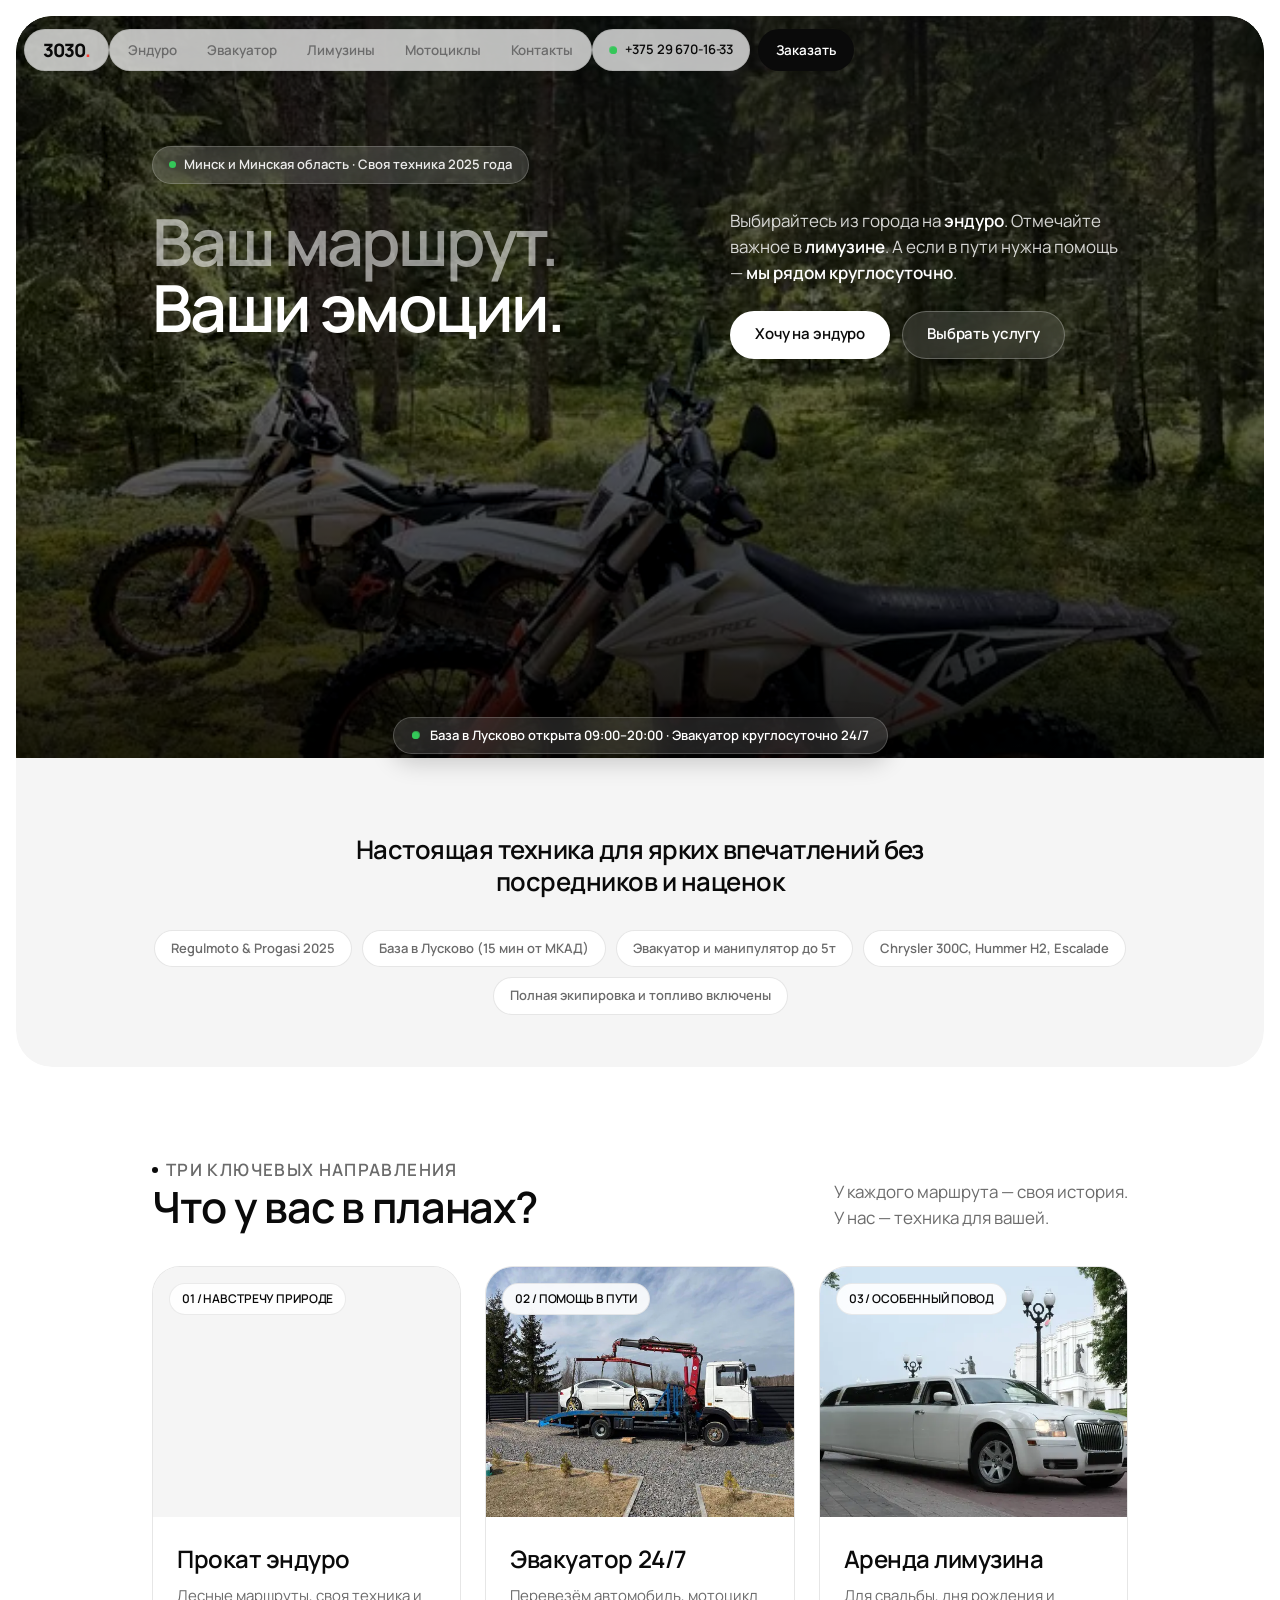
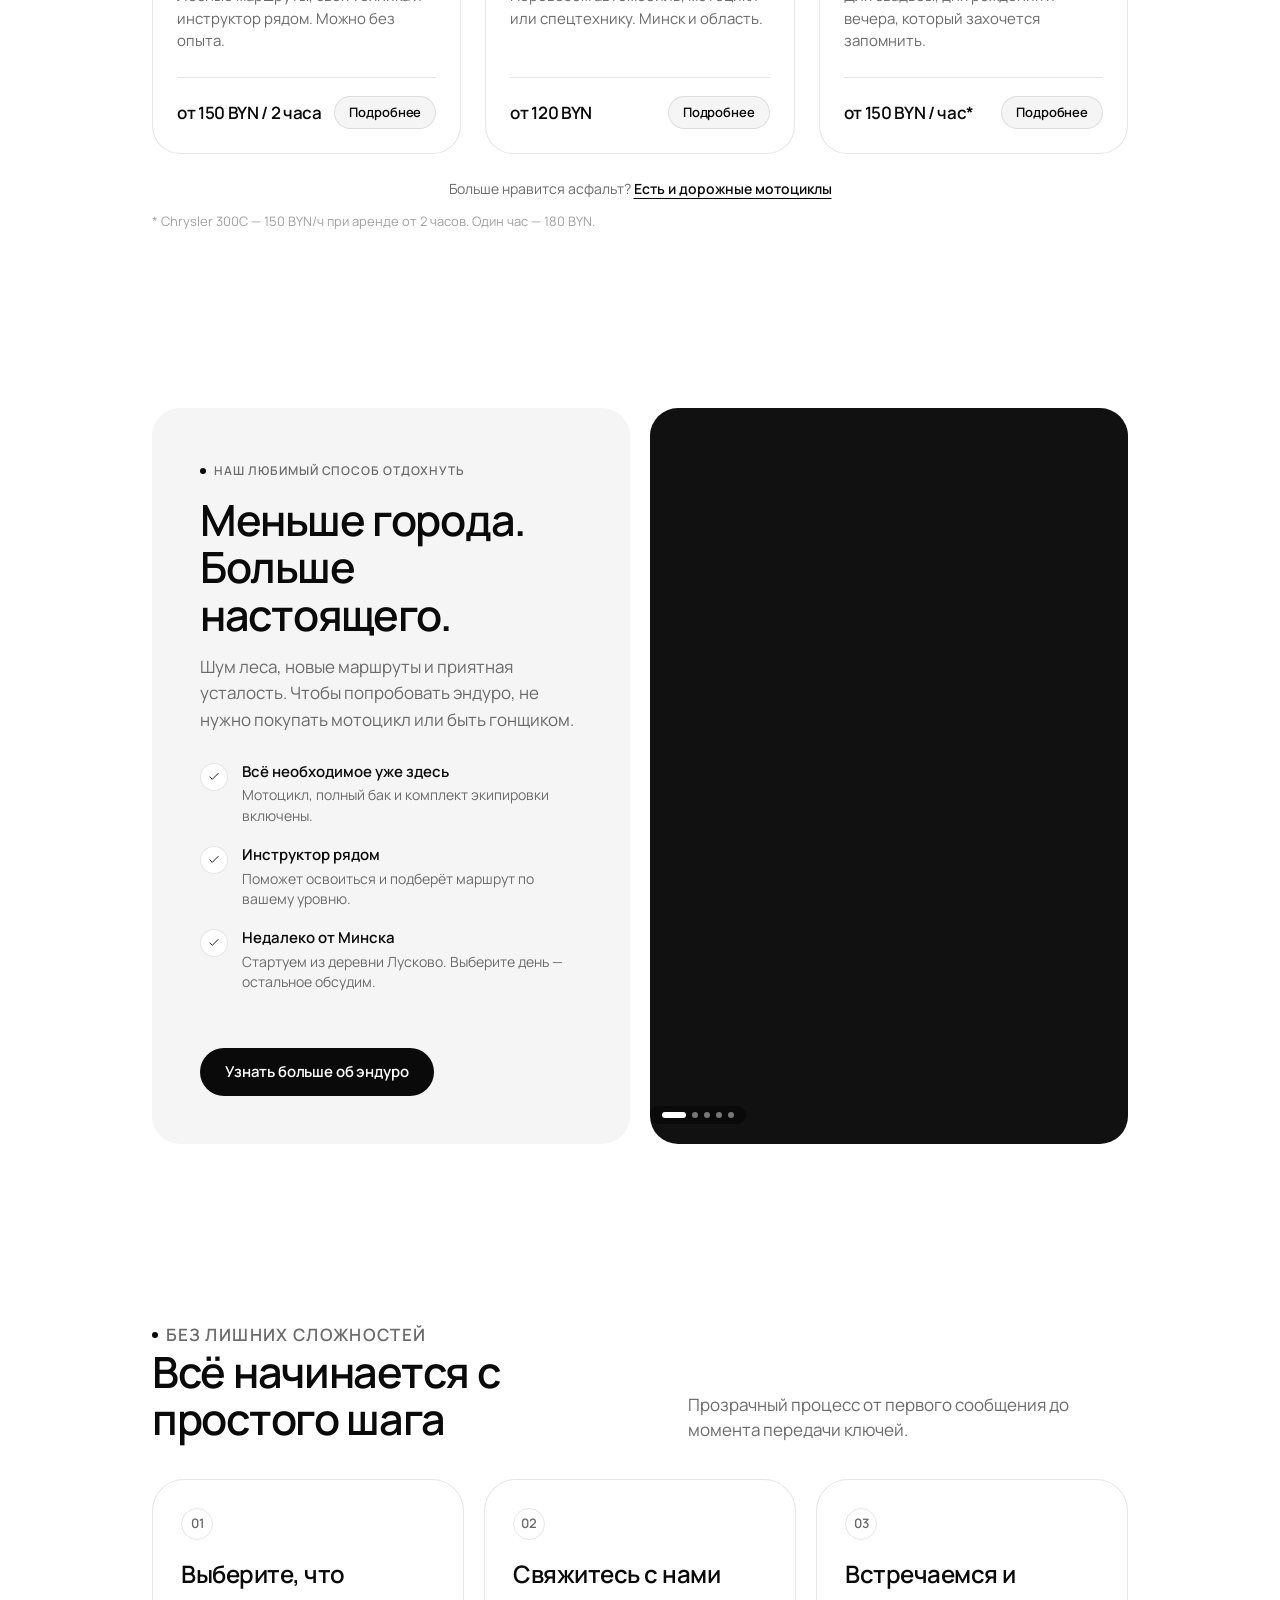
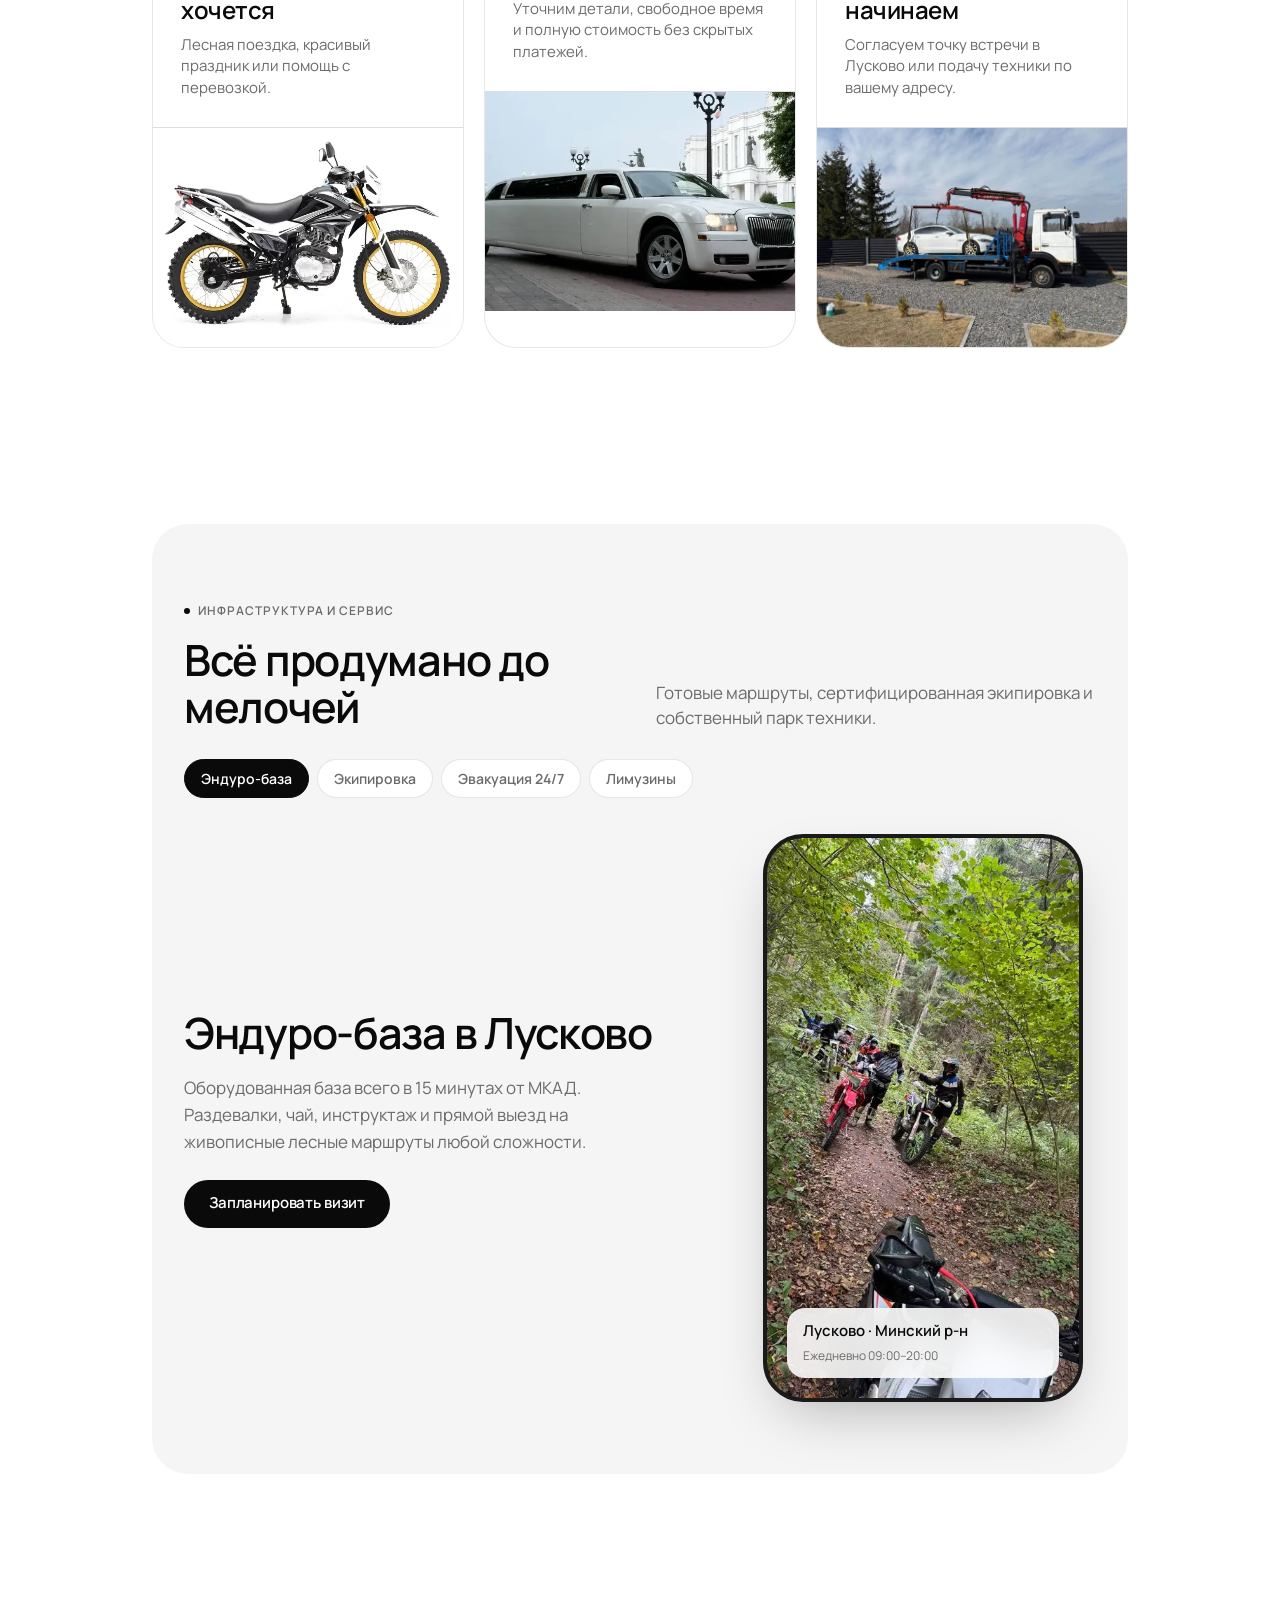
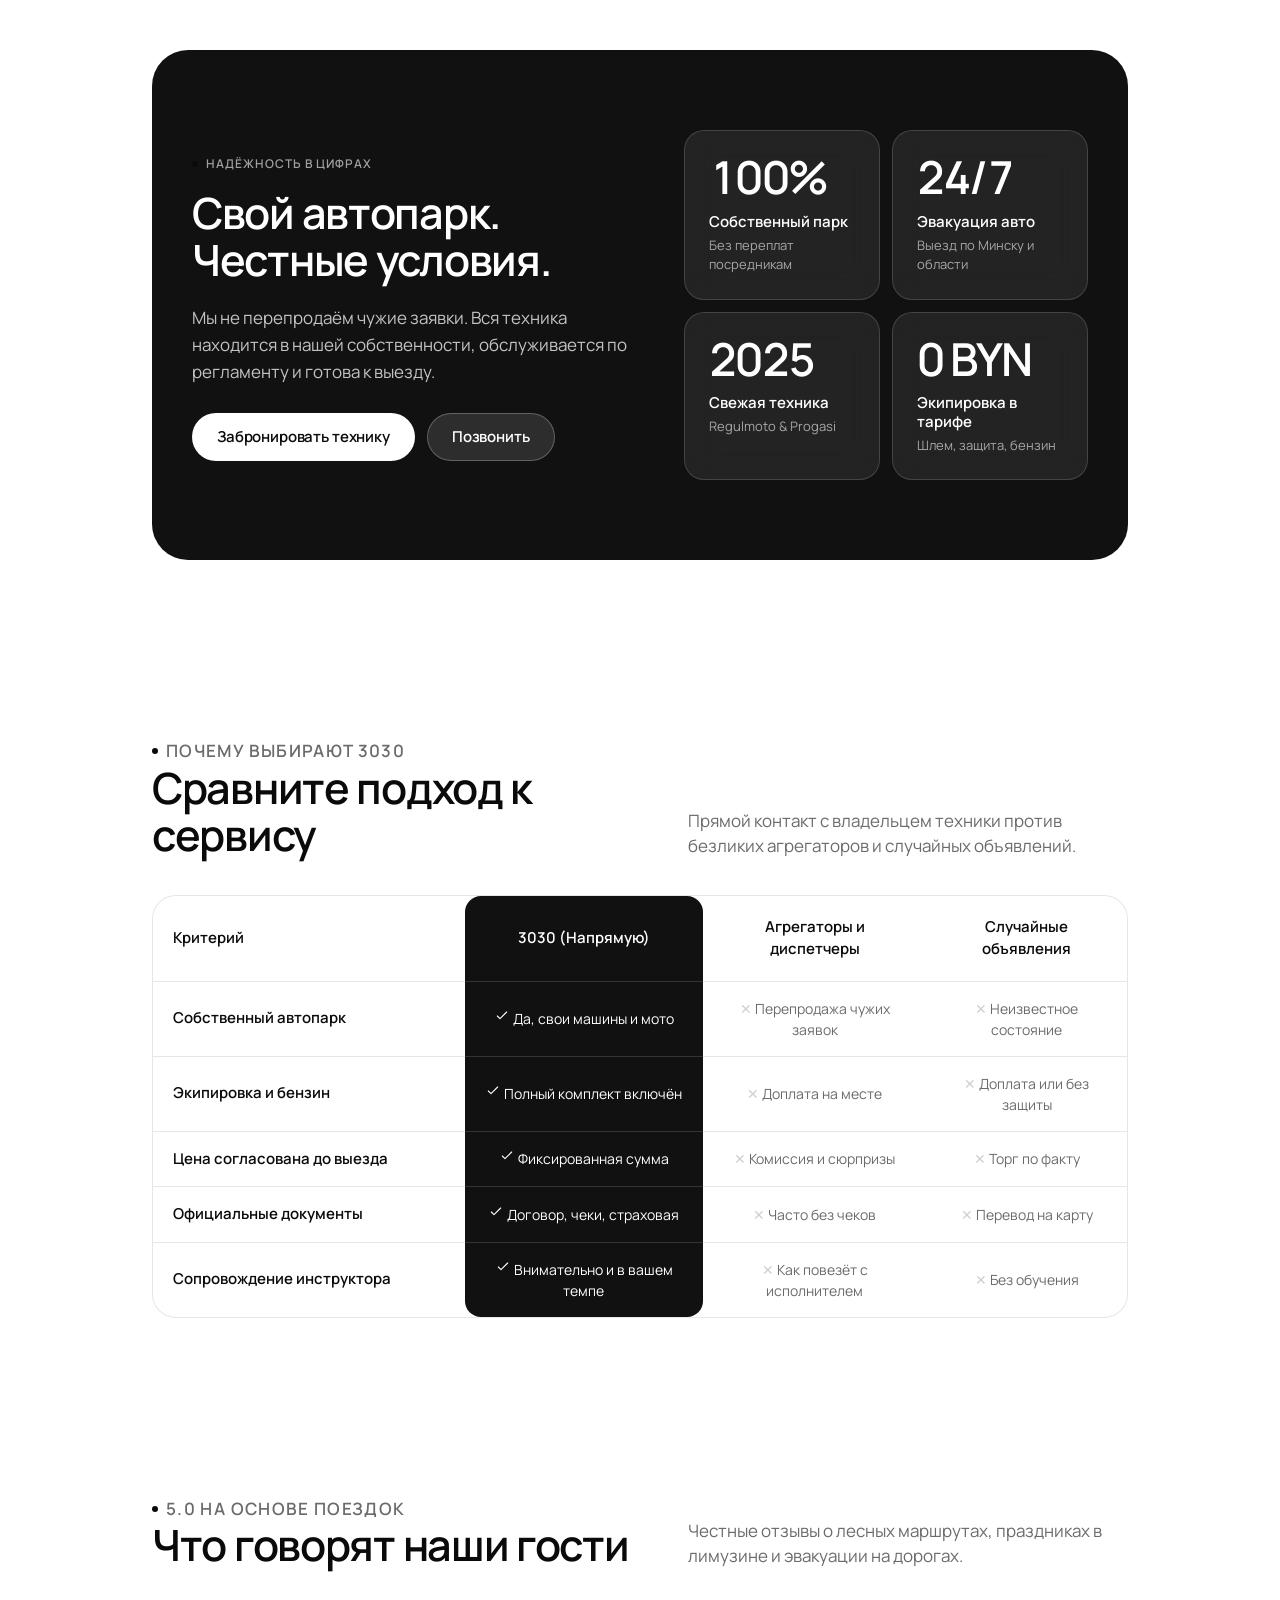
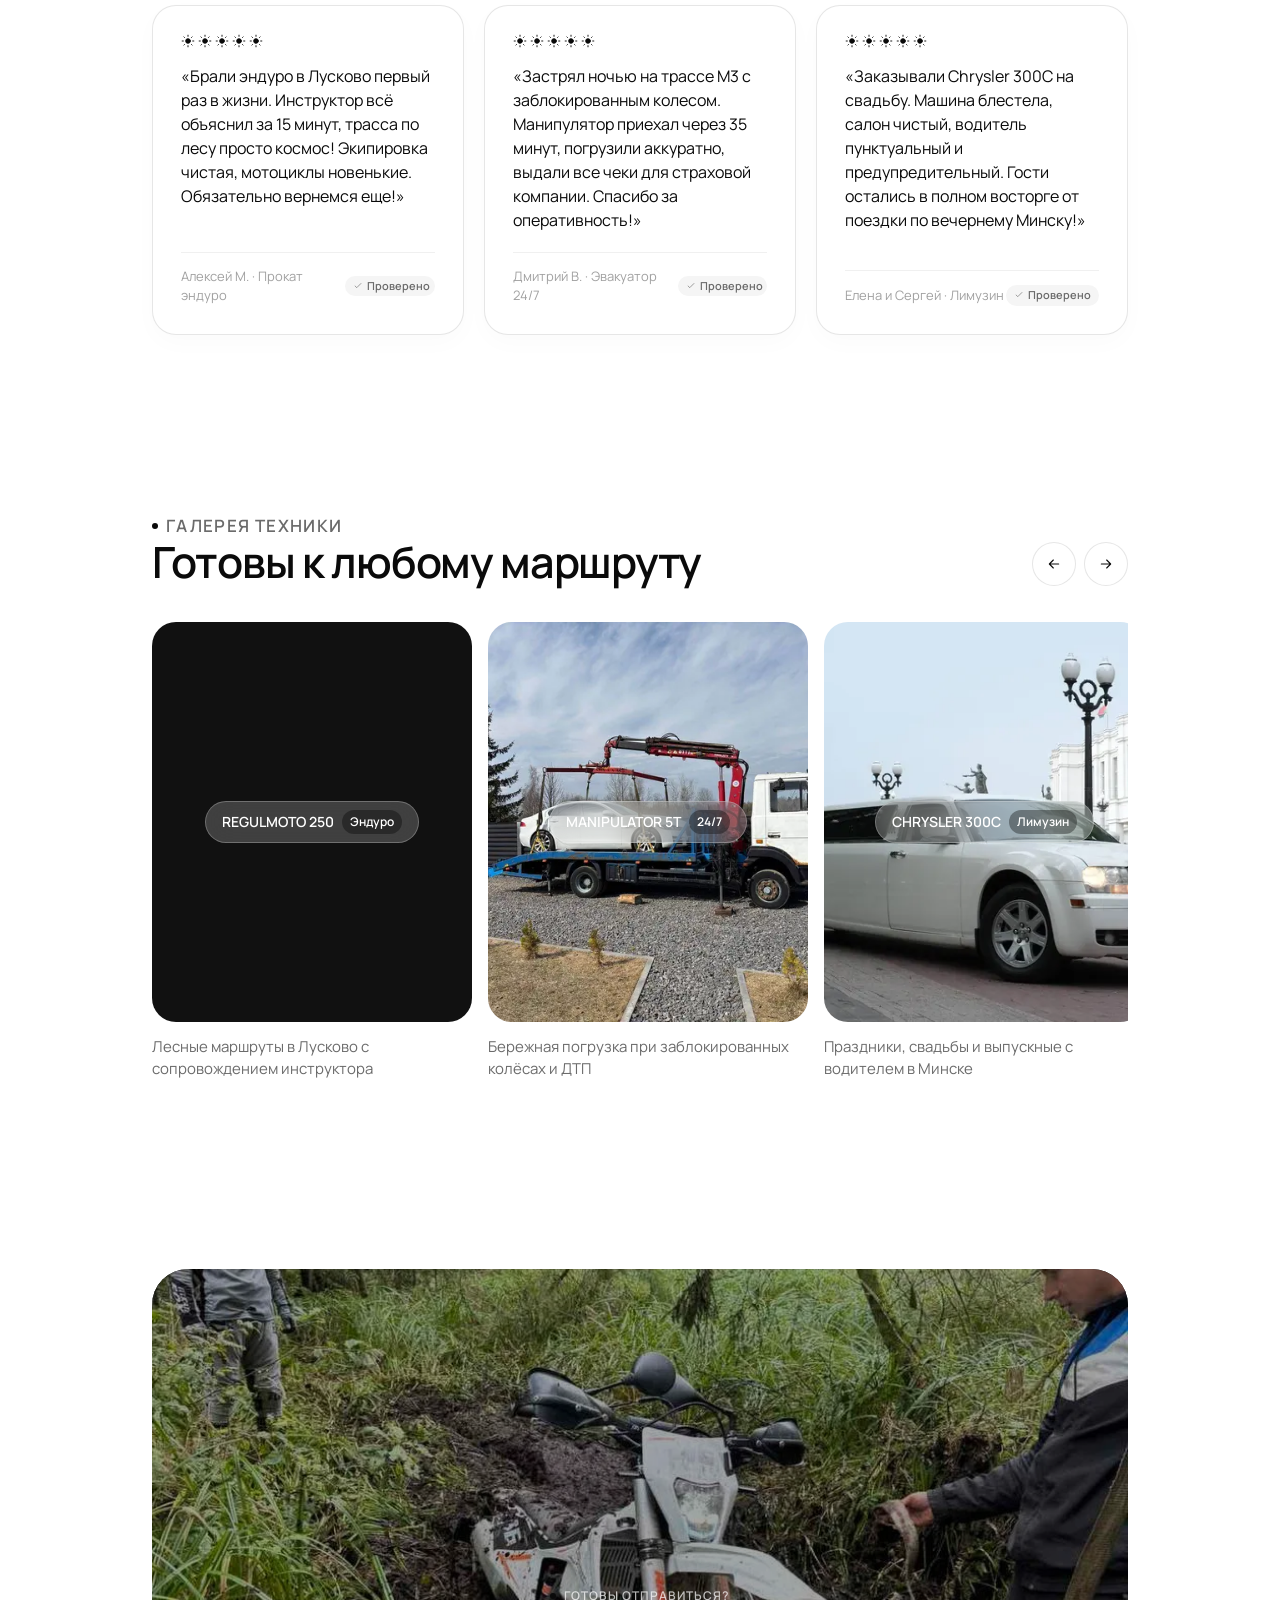
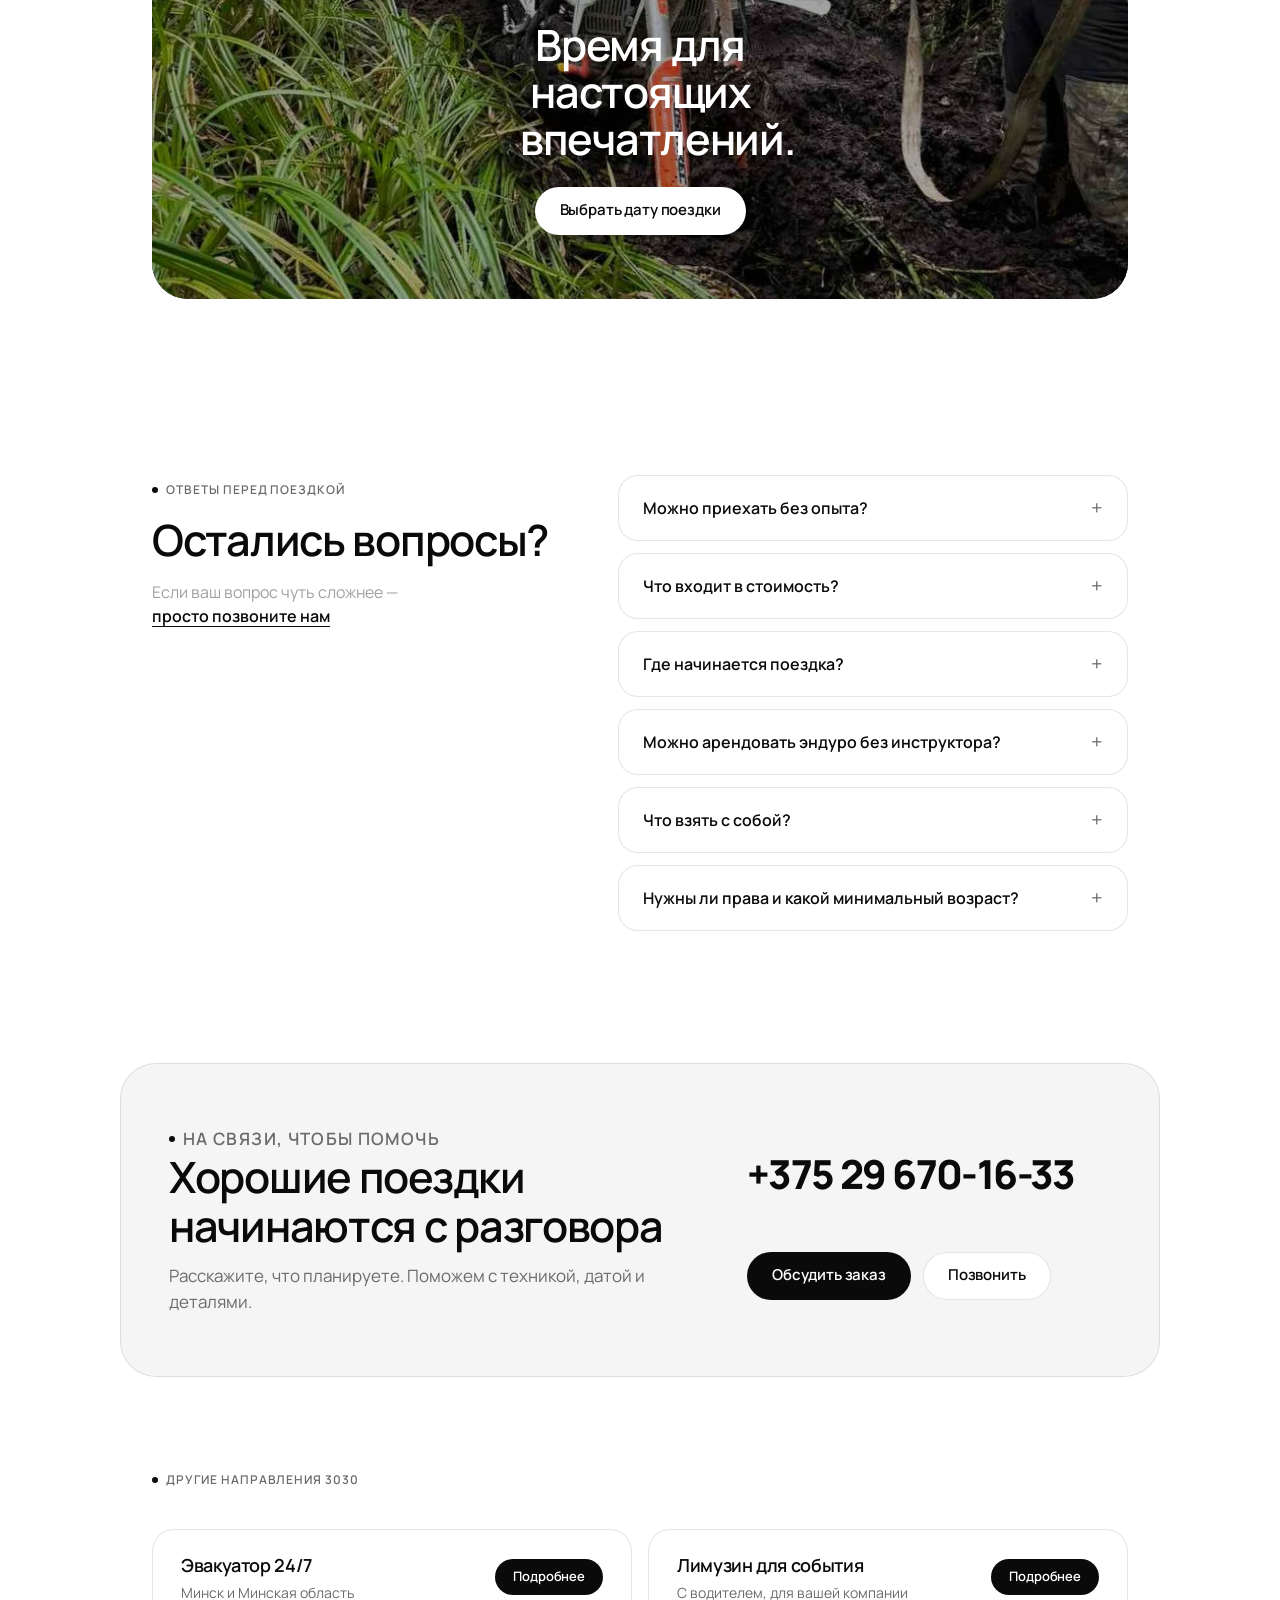
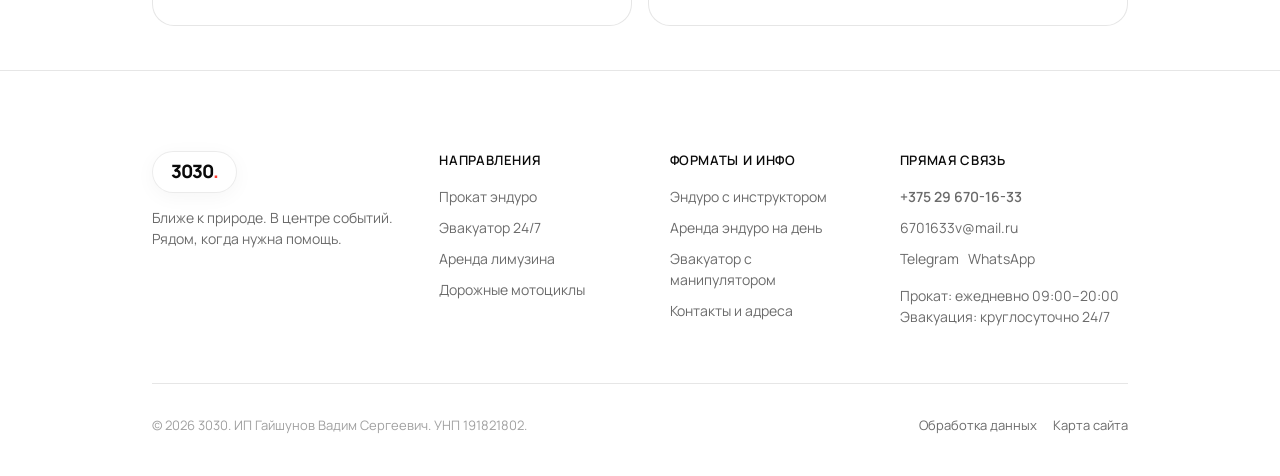
==== commit 4eea9277: "Replace large arrow icons with clean text CTA pills and remove clunky vehicle icons" ====
--- a/index.html
+++ b/index.html
@@ -1,6 +1,6 @@
 <!doctype html>
 <html lang="ru" class="no-js"><head><meta charset="utf-8"><meta name="viewport" content="width=device-width,initial-scale=1"><title>3030 — прокат эндуро, эвакуатор и лимузины в Минске</title><meta name="description" content="Эндуро с инструктором от 150 BYN, эвакуатор 24/7 и лимузины с водителем. Свой парк, реальные фотографии и понятные тарифы. Минск и Минская область."><meta name="robots" content="noindex,follow"><meta name="theme-color" content="#214d38"><meta name="format-detection" content="telephone=no"><link rel="canonical" href="https://yaroslavkiri4ykknifhit-max.github.io/vadim/"><link rel="icon" href="./assets/favicon.svg" type="image/svg+xml"><link rel="apple-touch-icon" href="./assets/apple-touch-icon.png"><meta property="og:type" content="website"><meta property="og:locale" content="ru_RU"><meta property="og:site_name" content="3030"><meta property="og:title" content="3030 — прокат эндуро, эвакуатор и лимузины в Минске"><meta property="og:description" content="Эндуро с инструктором от 150 BYN, эвакуатор 24/7 и лимузины с водителем. Свой парк, реальные фотографии и понятные тарифы. Минск и Минская область."><meta property="og:url" content="https://yaroslavkiri4ykknifhit-max.github.io/vadim/"><meta property="og:image" content="https://yaroslavkiri4ykknifhit-max.github.io/vadim/assets/og-cover.jpg"><meta property="og:image:width" content="1200"><meta property="og:image:height" content="630"><meta property="og:image:alt" content="3030: эндуро, эвакуатор и лимузины в Минске"><meta name="twitter:card" content="summary_large_image"><link rel="preload" href="./assets/fonts/manrope-800.woff" as="font" type="font/woff" crossorigin><link rel="stylesheet" href="./assets/site.css"><script src="./assets/site.js" defer></script><script type="application/ld+json">{"@context": "https://schema.org", "@graph": [{"@type": "Organization", "@id": "https://yaroslavkiri4ykknifhit-max.github.io/vadim/#organization", "name": "3030", "legalName": "ИП Гайшунов Вадим Сергеевич", "taxID": "191821802", "url": "https://yaroslavkiri4ykknifhit-max.github.io/vadim/", "telephone": "+375296701633", "email": "6701633v@mail.ru", "logo": "https://yaroslavkiri4ykknifhit-max.github.io/vadim/assets/favicon.svg", "sameAs": ["https://t.me/vadim3030"]}, {"@type": "WebSite", "@id": "https://yaroslavkiri4ykknifhit-max.github.io/vadim/#website", "url": "https://yaroslavkiri4ykknifhit-max.github.io/vadim/", "name": "3030 — прокат и эвакуация в Минске", "inLanguage": "ru-BY", "publisher": {"@id": "https://yaroslavkiri4ykknifhit-max.github.io/vadim/#organization"}}, {"@type": "WebPage", "@id": "https://yaroslavkiri4ykknifhit-max.github.io/vadim/#webpage", "url": "https://yaroslavkiri4ykknifhit-max.github.io/vadim/", "name": "3030 — прокат эндуро, эвакуатор и лимузины в Минске", "description": "Эндуро с инструктором от 150 BYN, эвакуатор 24/7 и лимузины с водителем. Свой парк, реальные фотографии и понятные тарифы. Минск и Минская область.", "inLanguage": "ru-BY", "isPartOf": {"@id": "https://yaroslavkiri4ykknifhit-max.github.io/vadim/#website"}, "dateModified": "2026-10-05"}, {"@type": "SportsActivityLocation", "@id": "https://yaroslavkiri4ykknifhit-max.github.io/vadim/#enduro-location", "name": "3030 — прокат эндуро в Лусково", "url": "https://yaroslavkiri4ykknifhit-max.github.io/vadim/enduro/", "telephone": "+375296701633", "image": "https://yaroslavkiri4ykknifhit-max.github.io/vadim/assets/images/enduro-6.webp", "parentOrganization": {"@id": "https://yaroslavkiri4ykknifhit-max.github.io/vadim/#organization"}, "address": {"@type": "PostalAddress", "addressLocality": "Лусково", "addressRegion": "Минская область, Минский район", "addressCountry": "BY"}, "openingHoursSpecification": {"@type": "OpeningHoursSpecification", "dayOfWeek": ["Monday", "Tuesday", "Wednesday", "Thursday", "Friday", "Saturday", "Sunday"], "opens": "09:00", "closes": "20:00"}}]}</script></head><body data-service="home" data-metrika=""><a class="skip-link" href="#main">Перейти к содержанию</a>
-    <header class="header"><div class="header-inner"><a class="brand" href="./" aria-label="3030 — главная"><span class="brand-mark">3030<span class="brand-dot">.</span></span></a><nav class="nav" id="navigation" aria-label="Основная навигация"><a href="./enduro/"><svg viewBox="0 0 24 24" fill="none" stroke="currentColor" stroke-width="1.6" stroke-linecap="round" stroke-linejoin="round" aria-hidden="true"><circle cx="5" cy="16" r="4"/><circle cx="19" cy="16" r="4"/><path d="m5 16 5-8 4 8H5m14 0L15 4h-3M8 8h4"/></svg><span>Эндуро</span></a><a href="./evacuator/"><svg viewBox="0 0 24 24" fill="none" stroke="currentColor" stroke-width="1.6" stroke-linecap="round" stroke-linejoin="round" aria-hidden="true"><path d="M2 7h12v11H2zM14 11h4l4 4v3h-8M5 7l4-4h6"/><circle cx="6" cy="18" r="2"/><circle cx="18" cy="18" r="2"/></svg><span>Эвакуатор</span></a><a href="./limuzin/"><svg viewBox="0 0 24 24" fill="none" stroke="currentColor" stroke-width="1.6" stroke-linecap="round" stroke-linejoin="round" aria-hidden="true"><path d="m4 10 3-5h10l3 5 2 2v6H2v-6l2-2Zm0 0h16M6 14h2m8 0h2M5 18v2m14-2v2"/></svg><span>Лимузины</span></a><a href="./arenda-moto/"><svg viewBox="0 0 24 24" fill="none" stroke="currentColor" stroke-width="1.6" stroke-linecap="round" stroke-linejoin="round" aria-hidden="true"><circle cx="5" cy="16" r="4"/><circle cx="19" cy="16" r="4"/><path d="m5 16 5-8 4 8H5m14 0L15 4h-3M8 8h4"/></svg><span>Мотоциклы</span></a><a href="./contacts/"><svg viewBox="0 0 24 24" fill="none" stroke="currentColor" stroke-width="1.6" stroke-linecap="round" stroke-linejoin="round" aria-hidden="true"><path d="M19 10c0 5-7 11-7 11S5 15 5 10a7 7 0 1 1 14 0Z"/><circle cx="12" cy="10" r="2"/></svg><span>Контакты</span></a></nav><div class="header-contact"><a class="header-phone" href="tel:+375296701633" aria-label="Позвонить: +375 29 670-16-33"><span class="live-indicator"><span class="live-ping"></span><span class="live-dot"></span></span><span>+375 29 670-16-33</span></a><button type="button" class="header-order-btn js-only" data-book="enduro" data-context="Шапка сайта">Заказать</button><button class="menu-toggle js-only" aria-label="Открыть меню" aria-expanded="false" aria-controls="navigation"><svg viewBox="0 0 24 24" fill="none" stroke="currentColor" stroke-width="1.6" stroke-linecap="round" stroke-linejoin="round" aria-hidden="true"><path d="M4 7h16M4 12h16M4 17h16"/></svg></button></div></div></header><main id="main"><div class="page-shell">
+    <header class="header"><div class="header-inner"><a class="brand" href="./" aria-label="3030 — главная"><span class="brand-mark">3030<span class="brand-dot">.</span></span></a><nav class="nav" id="navigation" aria-label="Основная навигация"><a href="./enduro/"><span>Эндуро</span></a><a href="./evacuator/"><span>Эвакуатор</span></a><a href="./limuzin/"><span>Лимузины</span></a><a href="./arenda-moto/"><span>Мотоциклы</span></a><a href="./contacts/"><span>Контакты</span></a></nav><div class="header-contact"><a class="header-phone" href="tel:+375296701633" aria-label="Позвонить: +375 29 670-16-33"><span class="live-indicator"><span class="live-ping"></span><span class="live-dot"></span></span><span>+375 29 670-16-33</span></a><button type="button" class="header-order-btn js-only" data-book="enduro" data-context="Шапка сайта">Заказать</button><button class="menu-toggle js-only" aria-label="Открыть меню" aria-expanded="false" aria-controls="navigation"><svg width="16" height="16" viewBox="0 0 24 24" fill="none" stroke="currentColor" stroke-width="1.6" stroke-linecap="round" stroke-linejoin="round" aria-hidden="true"><path d="M4 7h16M4 12h16M4 17h16"/></svg></button></div></div></header><main id="main"><div class="page-shell">
       <div class="outer-envelope">
         <section class="hero-norma">
           <div class="hero-backdrop"><img src="./assets/images/enduro-6.webp" srcset="./assets/images/enduro-6-640.webp 600w, ./assets/images/enduro-6.webp 960w" sizes="(max-width: 650px) calc(100vw - 36px), (max-width: 900px) 50vw, 640px" alt="Эндуро Regulmoto на лесном маршруте в Минском районе" width="960" height="1280" class="" fetchpriority="high" loading="eager" decoding="async"><div class="hero-gradient"></div></div>
@@ -12,7 +12,7 @@
               </div>
               <div class="hero-desc-wrap">
                 <p class="hero-lead">Выбирайтесь из города на <strong>эндуро</strong>. Отмечайте важное в <strong>лимузине</strong>. А если в пути нужна помощь — <strong>мы рядом круглосуточно</strong>.</p>
-                <div class="hero-actions"><a class="btn white" href="./enduro/">Хочу на эндуро<svg viewBox="0 0 24 24" fill="none" stroke="currentColor" stroke-width="1.6" stroke-linecap="round" stroke-linejoin="round" aria-hidden="true"><path d="M5 12h14M13 6l6 6-6 6"/></svg></a><a class="btn ghost" href="#services">Выбрать услугу</a></div>
+                <div class="hero-actions"><a class="btn white" href="./enduro/">Хочу на эндуро</a><a class="btn ghost" href="#services">Выбрать услугу</a></div>
               </div>
             </div>
           </div>
@@ -24,11 +24,11 @@
           <div class="trust-card">
             <h2 class="trust-title">Настоящая техника для ярких впечатлений без посредников и наценок</h2>
             <div class="trust-badges">
-              <span class="trust-badge-item"><svg viewBox="0 0 24 24" fill="none" stroke="currentColor" stroke-width="1.6" stroke-linecap="round" stroke-linejoin="round" aria-hidden="true"><circle cx="5" cy="16" r="4"/><circle cx="19" cy="16" r="4"/><path d="m5 16 5-8 4 8H5m14 0L15 4h-3M8 8h4"/></svg> Regulmoto & Progasi 2025</span>
-              <span class="trust-badge-item"><svg viewBox="0 0 24 24" fill="none" stroke="currentColor" stroke-width="1.6" stroke-linecap="round" stroke-linejoin="round" aria-hidden="true"><path d="M19 10c0 5-7 11-7 11S5 15 5 10a7 7 0 1 1 14 0Z"/><circle cx="12" cy="10" r="2"/></svg> База в Лусково (15 мин от МКАД)</span>
-              <span class="trust-badge-item"><svg viewBox="0 0 24 24" fill="none" stroke="currentColor" stroke-width="1.6" stroke-linecap="round" stroke-linejoin="round" aria-hidden="true"><path d="M2 7h12v11H2zM14 11h4l4 4v3h-8M5 7l4-4h6"/><circle cx="6" cy="18" r="2"/><circle cx="18" cy="18" r="2"/></svg> Эвакуатор и манипулятор до 5т</span>
-              <span class="trust-badge-item"><svg viewBox="0 0 24 24" fill="none" stroke="currentColor" stroke-width="1.6" stroke-linecap="round" stroke-linejoin="round" aria-hidden="true"><path d="m4 10 3-5h10l3 5 2 2v6H2v-6l2-2Zm0 0h16M6 14h2m8 0h2M5 18v2m14-2v2"/></svg> Chrysler 300C, Hummer H2, Escalade</span>
-              <span class="trust-badge-item"><svg viewBox="0 0 24 24" fill="none" stroke="currentColor" stroke-width="1.6" stroke-linecap="round" stroke-linejoin="round" aria-hidden="true"><path d="m12 3 8 3v6c0 5-8 9-8 9s-8-4-8-9V6l8-3Z"/><path d="m8 12 3 3 5-6"/></svg> Полная экипировка и топливо включены</span>
+              <span class="trust-badge-item">Regulmoto & Progasi 2025</span>
+              <span class="trust-badge-item">База в Лусково (15 мин от МКАД)</span>
+              <span class="trust-badge-item">Эвакуатор и манипулятор до 5т</span>
+              <span class="trust-badge-item">Chrysler 300C, Hummer H2, Escalade</span>
+              <span class="trust-badge-item">Полная экипировка и топливо включены</span>
             </div>
             <div class="cursor-tooltip" aria-hidden="true">3030 · Собственный парк техники</div>
           </div>
@@ -44,8 +44,8 @@
           </div>
           <p>У каждого маршрута — своя история.<br>У нас — техника для вашей.</p>
         </div>
-        <div class="cards"><a class="service-card" href="./enduro/"><div class="card-image"><img src="./assets/images/enduro-7.webp" srcset="./assets/images/enduro-7-640.webp 600w, ./assets/images/enduro-7.webp 960w" sizes="(max-width: 650px) calc(100vw - 36px), (max-width: 900px) 50vw, 640px" alt="Эндуро на лесном маршруте в Минском районе" width="960" height="1280" class="" loading="lazy" decoding="async"><span class="pill">01 / НАВСТРЕЧУ ПРИРОДЕ</span></div><div class="card-body"><h3>Прокат эндуро</h3><p>Лесные маршруты, своя техника и инструктор рядом. Можно без опыта.</p><div class="card-foot"><strong>от 150 BYN / 2 часа</strong><svg viewBox="0 0 24 24" fill="none" stroke="currentColor" stroke-width="1.6" stroke-linecap="round" stroke-linejoin="round" aria-hidden="true"><path d="M6 18 18 6M6 6h12v12"/></svg></div></div></a><a class="service-card" href="./evacuator/"><div class="card-image"><img src="./assets/images/home-8.webp" srcset="./assets/images/home-8-640.webp 640w, ./assets/images/home-8.webp 1280w" sizes="(max-width: 650px) calc(100vw - 36px), (max-width: 900px) 50vw, 640px" alt="Эвакуатор с манипулятором перевозит автомобиль" width="1280" height="960" class="" loading="lazy" decoding="async"><span class="pill">02 / ПОМОЩЬ В ПУТИ</span></div><div class="card-body"><h3>Эвакуатор 24/7</h3><p>Перевезём автомобиль, мотоцикл или спецтехнику. Минск и область.</p><div class="card-foot"><strong>от 120 BYN</strong><svg viewBox="0 0 24 24" fill="none" stroke="currentColor" stroke-width="1.6" stroke-linecap="round" stroke-linejoin="round" aria-hidden="true"><path d="M6 18 18 6M6 6h12v12"/></svg></div></div></a><a class="service-card" href="./limuzin/"><div class="card-image"><img src="./assets/images/limuzin-14.webp" srcset="./assets/images/limuzin-14-640.webp 640w, ./assets/images/limuzin-14.webp 1280w" sizes="(max-width: 650px) calc(100vw - 36px), (max-width: 900px) 50vw, 640px" alt="Белый лимузин Chrysler 300C в Минске" width="1280" height="852" class="" loading="lazy" decoding="async"><span class="pill">03 / ОСОБЕННЫЙ ПОВОД</span></div><div class="card-body"><h3>Аренда лимузина</h3><p>Для свадьбы, дня рождения и вечера, который захочется запомнить.</p><div class="card-foot"><strong>от 150 BYN / час*</strong><svg viewBox="0 0 24 24" fill="none" stroke="currentColor" stroke-width="1.6" stroke-linecap="round" stroke-linejoin="round" aria-hidden="true"><path d="M6 18 18 6M6 6h12v12"/></svg></div></div></a></div>
-        <p class="section-label">Больше нравится асфальт? <a class="link" href="./arenda-moto/">Есть и дорожные мотоциклы <svg viewBox="0 0 24 24" fill="none" stroke="currentColor" stroke-width="1.6" stroke-linecap="round" stroke-linejoin="round" aria-hidden="true"><path d="M5 12h14M13 6l6 6-6 6"/></svg></a></p>
+        <div class="cards"><a class="service-card" href="./enduro/"><div class="card-image"><img src="./assets/images/enduro-7.webp" srcset="./assets/images/enduro-7-640.webp 600w, ./assets/images/enduro-7.webp 960w" sizes="(max-width: 650px) calc(100vw - 36px), (max-width: 900px) 50vw, 640px" alt="Эндуро на лесном маршруте в Минском районе" width="960" height="1280" class="" loading="lazy" decoding="async"><span class="pill">01 / НАВСТРЕЧУ ПРИРОДЕ</span></div><div class="card-body"><h3>Прокат эндуро</h3><p>Лесные маршруты, своя техника и инструктор рядом. Можно без опыта.</p><div class="card-foot"><strong>от 150 BYN / 2 часа</strong><span class="card-cta">Подробнее</span></div></div></a><a class="service-card" href="./evacuator/"><div class="card-image"><img src="./assets/images/home-8.webp" srcset="./assets/images/home-8-640.webp 640w, ./assets/images/home-8.webp 1280w" sizes="(max-width: 650px) calc(100vw - 36px), (max-width: 900px) 50vw, 640px" alt="Эвакуатор с манипулятором перевозит автомобиль" width="1280" height="960" class="" loading="lazy" decoding="async"><span class="pill">02 / ПОМОЩЬ В ПУТИ</span></div><div class="card-body"><h3>Эвакуатор 24/7</h3><p>Перевезём автомобиль, мотоцикл или спецтехнику. Минск и область.</p><div class="card-foot"><strong>от 120 BYN</strong><span class="card-cta">Подробнее</span></div></div></a><a class="service-card" href="./limuzin/"><div class="card-image"><img src="./assets/images/limuzin-14.webp" srcset="./assets/images/limuzin-14-640.webp 640w, ./assets/images/limuzin-14.webp 1280w" sizes="(max-width: 650px) calc(100vw - 36px), (max-width: 900px) 50vw, 640px" alt="Белый лимузин Chrysler 300C в Минске" width="1280" height="852" class="" loading="lazy" decoding="async"><span class="pill">03 / ОСОБЕННЫЙ ПОВОД</span></div><div class="card-body"><h3>Аренда лимузина</h3><p>Для свадьбы, дня рождения и вечера, который захочется запомнить.</p><div class="card-foot"><strong>от 150 BYN / час*</strong><span class="card-cta">Подробнее</span></div></div></a></div>
+        <p class="section-label">Больше нравится асфальт? <a class="link" href="./arenda-moto/">Есть и дорожные мотоциклы</a></p>
         <p class="price-note">* Chrysler 300C — 150 BYN/ч при аренде от 2 часов. Один час — 180 BYN.</p>
       </div>
     </section>
@@ -57,10 +57,10 @@
               <p class="eyebrow">Наш любимый способ отдохнуть</p>
               <h2>Меньше города.<br>Больше настоящего.</h2>
               <p class="lead">Шум леса, новые маршруты и приятная усталость. Чтобы попробовать эндуро, не нужно покупать мотоцикл или быть гонщиком.</p>
-              <ul class="feature-list"><li><span class="tick"><svg viewBox="0 0 24 24" fill="none" stroke="currentColor" stroke-width="1.6" stroke-linecap="round" stroke-linejoin="round" aria-hidden="true"><path d="m5 12 4 4L19 6"/></svg></span><div><strong>Всё необходимое уже здесь</strong><p>Мотоцикл, полный бак и комплект экипировки включены.</p></div></li><li><span class="tick"><svg viewBox="0 0 24 24" fill="none" stroke="currentColor" stroke-width="1.6" stroke-linecap="round" stroke-linejoin="round" aria-hidden="true"><path d="m5 12 4 4L19 6"/></svg></span><div><strong>Инструктор рядом</strong><p>Поможет освоиться и подберёт маршрут по вашему уровню.</p></div></li><li><span class="tick"><svg viewBox="0 0 24 24" fill="none" stroke="currentColor" stroke-width="1.6" stroke-linecap="round" stroke-linejoin="round" aria-hidden="true"><path d="m5 12 4 4L19 6"/></svg></span><div><strong>Недалеко от Минска</strong><p>Стартуем из деревни Лусково. Выберите день — остальное обсудим.</p></div></li></ul>
+              <ul class="feature-list"><li><span class="tick"><svg width="16" height="16" viewBox="0 0 24 24" fill="none" stroke="currentColor" stroke-width="1.6" stroke-linecap="round" stroke-linejoin="round" aria-hidden="true"><path d="m5 12 4 4L19 6"/></svg></span><div><strong>Всё необходимое уже здесь</strong><p>Мотоцикл, полный бак и комплект экипировки включены.</p></div></li><li><span class="tick"><svg width="16" height="16" viewBox="0 0 24 24" fill="none" stroke="currentColor" stroke-width="1.6" stroke-linecap="round" stroke-linejoin="round" aria-hidden="true"><path d="m5 12 4 4L19 6"/></svg></span><div><strong>Инструктор рядом</strong><p>Поможет освоиться и подберёт маршрут по вашему уровню.</p></div></li><li><span class="tick"><svg width="16" height="16" viewBox="0 0 24 24" fill="none" stroke="currentColor" stroke-width="1.6" stroke-linecap="round" stroke-linejoin="round" aria-hidden="true"><path d="m5 12 4 4L19 6"/></svg></span><div><strong>Недалеко от Минска</strong><p>Стартуем из деревни Лусково. Выберите день — остальное обсудим.</p></div></li></ul>
             </div>
             <div style="margin-top:24px">
-              <a class="btn " href="./enduro/">Узнать больше об эндуро<svg viewBox="0 0 24 24" fill="none" stroke="currentColor" stroke-width="1.6" stroke-linecap="round" stroke-linejoin="round" aria-hidden="true"><path d="M5 12h14M13 6l6 6-6 6"/></svg></a>
+              <a class="btn " href="./enduro/">Узнать больше об эндуро</a>
             </div>
           </div>
           <div class="bento-card-carousel">
@@ -136,7 +136,7 @@
               data-badge-title="Лусково · Минский р-н"
               data-badge-sub="Ежедневно 09:00–20:00"
               data-img="./assets/images/enduro-7-640.webp">
-              <svg viewBox="0 0 24 24" fill="none" stroke="currentColor" stroke-width="1.6" stroke-linecap="round" stroke-linejoin="round" aria-hidden="true"><circle cx="5" cy="16" r="4"/><circle cx="19" cy="16" r="4"/><path d="m5 16 5-8 4 8H5m14 0L15 4h-3M8 8h4"/></svg> <span>Эндуро-база</span>
+              <span>Эндуро-база</span>
             </button>
             <button type="button" class="feature-tab-btn"
               data-title="Полный комплект экипировки"
@@ -144,7 +144,7 @@
               data-badge-title="Сертифицированная защита"
               data-badge-sub="Включено в стоимость"
               data-img="./assets/images/enduro-8-640.webp">
-              <svg viewBox="0 0 24 24" fill="none" stroke="currentColor" stroke-width="1.6" stroke-linecap="round" stroke-linejoin="round" aria-hidden="true"><path d="m12 3 8 3v6c0 5-8 9-8 9s-8-4-8-9V6l8-3Z"/><path d="m8 12 3 3 5-6"/></svg> <span>Экипировка</span>
+              <span>Экипировка</span>
             </button>
             <button type="button" class="feature-tab-btn"
               data-title="Эвакуация любой сложности 24/7"
@@ -152,7 +152,7 @@
               data-badge-title="Подача от 25 минут"
               data-badge-sub="Круглосуточно 24/7"
               data-img="./assets/images/home-8-640.webp">
-              <svg viewBox="0 0 24 24" fill="none" stroke="currentColor" stroke-width="1.6" stroke-linecap="round" stroke-linejoin="round" aria-hidden="true"><path d="M2 7h12v11H2zM14 11h4l4 4v3h-8M5 7l4-4h6"/><circle cx="6" cy="18" r="2"/><circle cx="18" cy="18" r="2"/></svg> <span>Эвакуация 24/7</span>
+              <span>Эвакуация 24/7</span>
             </button>
             <button type="button" class="feature-tab-btn"
               data-title="Лимузины с вежливыми водителями"
@@ -160,7 +160,7 @@
               data-badge-title="Праздник в движении"
               data-badge-sub="До 25 персон"
               data-img="./assets/images/limuzin-14-640.webp">
-              <svg viewBox="0 0 24 24" fill="none" stroke="currentColor" stroke-width="1.6" stroke-linecap="round" stroke-linejoin="round" aria-hidden="true"><path d="m4 10 3-5h10l3 5 2 2v6H2v-6l2-2Zm0 0h16M6 14h2m8 0h2M5 18v2m14-2v2"/></svg> <span>Лимузины</span>
+              <span>Лимузины</span>
             </button>
           </div>
           <div class="feature-display-grid">
@@ -168,7 +168,7 @@
               <h3 id="feature-active-title">Эндуро-база в Лусково</h3>
               <p id="feature-active-desc">Оборудованная база всего в 15 минутах от МКАД. Раздевалки, чай, инструктаж и прямой выезд на живописные лесные маршруты любой сложности.</p>
               <div style="margin-top:24px">
-                <a class="btn " href="./contacts/#contact" data-book="enduro" data-context="">Запланировать визит<svg viewBox="0 0 24 24" fill="none" stroke="currentColor" stroke-width="1.6" stroke-linecap="round" stroke-linejoin="round" aria-hidden="true"><path d="M5 12h14M13 6l6 6-6 6"/></svg></a>
+                <a class="btn " href="./contacts/#contact" data-book="enduro" data-context="">Запланировать визит</a>
               </div>
             </div>
             <div class="mockup-frame">
@@ -191,8 +191,8 @@
               <h2>Свой автопарк.<br>Честные условия.</h2>
               <p class="lead">Мы не перепродаём чужие заявки. Вся техника находится в нашей собственности, обслуживается по регламенту и готова к выезду.</p>
               <div class="actions">
-                <a class="btn white" href="./contacts/#contact">Забронировать технику<svg viewBox="0 0 24 24" fill="none" stroke="currentColor" stroke-width="1.6" stroke-linecap="round" stroke-linejoin="round" aria-hidden="true"><path d="M5 12h14M13 6l6 6-6 6"/></svg></a>
-                <a class="btn ghost" href="tel:+375296701633">Позвонить<svg viewBox="0 0 24 24" fill="none" stroke="currentColor" stroke-width="1.6" stroke-linecap="round" stroke-linejoin="round" aria-hidden="true"><path d="m7 3 3 5-3 3c2 3 3 4 6 6l3-3 5 3c0 3-2 5-5 4C8 19 5 16 3 8 2 5 4 3 7 3Z"/></svg></a>
+                <a class="btn white" href="./contacts/#contact">Забронировать технику</a>
+                <a class="btn ghost" href="tel:+375296701633">Позвонить</a>
               </div>
             </div>
             <div class="stat-cards-2x2">
@@ -243,31 +243,31 @@
             <tbody>
               <tr>
                 <th scope="row">Собственный автопарк</th>
-                <td class="col-brand"><span class="check-icon"><svg viewBox="0 0 24 24" fill="none" stroke="currentColor" stroke-width="1.6" stroke-linecap="round" stroke-linejoin="round" aria-hidden="true"><path d="m5 12 4 4L19 6"/></svg></span> Да, свои машины и мото</td>
+                <td class="col-brand"><span class="check-icon"><svg width="16" height="16" viewBox="0 0 24 24" fill="none" stroke="currentColor" stroke-width="1.6" stroke-linecap="round" stroke-linejoin="round" aria-hidden="true"><path d="m5 12 4 4L19 6"/></svg></span> Да, свои машины и мото</td>
                 <td><span class="cross-icon">✕</span> Перепродажа чужих заявок</td>
                 <td><span class="cross-icon">✕</span> Неизвестное состояние</td>
               </tr>
               <tr>
                 <th scope="row">Экипировка и бензин</th>
-                <td class="col-brand"><span class="check-icon"><svg viewBox="0 0 24 24" fill="none" stroke="currentColor" stroke-width="1.6" stroke-linecap="round" stroke-linejoin="round" aria-hidden="true"><path d="m5 12 4 4L19 6"/></svg></span> Полный комплект включён</td>
+                <td class="col-brand"><span class="check-icon"><svg width="16" height="16" viewBox="0 0 24 24" fill="none" stroke="currentColor" stroke-width="1.6" stroke-linecap="round" stroke-linejoin="round" aria-hidden="true"><path d="m5 12 4 4L19 6"/></svg></span> Полный комплект включён</td>
                 <td><span class="cross-icon">✕</span> Доплата на месте</td>
                 <td><span class="cross-icon">✕</span> Доплата или без защиты</td>
               </tr>
               <tr>
                 <th scope="row">Цена согласована до выезда</th>
-                <td class="col-brand"><span class="check-icon"><svg viewBox="0 0 24 24" fill="none" stroke="currentColor" stroke-width="1.6" stroke-linecap="round" stroke-linejoin="round" aria-hidden="true"><path d="m5 12 4 4L19 6"/></svg></span> Фиксированная сумма</td>
+                <td class="col-brand"><span class="check-icon"><svg width="16" height="16" viewBox="0 0 24 24" fill="none" stroke="currentColor" stroke-width="1.6" stroke-linecap="round" stroke-linejoin="round" aria-hidden="true"><path d="m5 12 4 4L19 6"/></svg></span> Фиксированная сумма</td>
                 <td><span class="cross-icon">✕</span> Комиссия и сюрпризы</td>
                 <td><span class="cross-icon">✕</span> Торг по факту</td>
               </tr>
               <tr>
                 <th scope="row">Официальные документы</th>
-                <td class="col-brand"><span class="check-icon"><svg viewBox="0 0 24 24" fill="none" stroke="currentColor" stroke-width="1.6" stroke-linecap="round" stroke-linejoin="round" aria-hidden="true"><path d="m5 12 4 4L19 6"/></svg></span> Договор, чеки, страховая</td>
+                <td class="col-brand"><span class="check-icon"><svg width="16" height="16" viewBox="0 0 24 24" fill="none" stroke="currentColor" stroke-width="1.6" stroke-linecap="round" stroke-linejoin="round" aria-hidden="true"><path d="m5 12 4 4L19 6"/></svg></span> Договор, чеки, страховая</td>
                 <td><span class="cross-icon">✕</span> Часто без чеков</td>
                 <td><span class="cross-icon">✕</span> Перевод на карту</td>
               </tr>
               <tr>
                 <th scope="row">Сопровождение инструктора</th>
-                <td class="col-brand"><span class="check-icon"><svg viewBox="0 0 24 24" fill="none" stroke="currentColor" stroke-width="1.6" stroke-linecap="round" stroke-linejoin="round" aria-hidden="true"><path d="m5 12 4 4L19 6"/></svg></span> Внимательно и в вашем темпе</td>
+                <td class="col-brand"><span class="check-icon"><svg width="16" height="16" viewBox="0 0 24 24" fill="none" stroke="currentColor" stroke-width="1.6" stroke-linecap="round" stroke-linejoin="round" aria-hidden="true"><path d="m5 12 4 4L19 6"/></svg></span> Внимательно и в вашем темпе</td>
                 <td><span class="cross-icon">✕</span> Как повезёт с исполнителем</td>
                 <td><span class="cross-icon">✕</span> Без обучения</td>
               </tr>
@@ -288,32 +288,32 @@
         <div class="reviews-grid">
           <article class="review-card">
             <div class="review-stars">
-              <svg viewBox="0 0 24 24" fill="none" stroke="currentColor" stroke-width="1.6" stroke-linecap="round" stroke-linejoin="round" aria-hidden="true"><circle cx="12" cy="12" r="4"/><path d="M12 2v2m0 16v2M2 12h2m16 0h2M5 5l1 1m12 12 1 1M5 19l1-1M18 6l1-1"/></svg><svg viewBox="0 0 24 24" fill="none" stroke="currentColor" stroke-width="1.6" stroke-linecap="round" stroke-linejoin="round" aria-hidden="true"><circle cx="12" cy="12" r="4"/><path d="M12 2v2m0 16v2M2 12h2m16 0h2M5 5l1 1m12 12 1 1M5 19l1-1M18 6l1-1"/></svg><svg viewBox="0 0 24 24" fill="none" stroke="currentColor" stroke-width="1.6" stroke-linecap="round" stroke-linejoin="round" aria-hidden="true"><circle cx="12" cy="12" r="4"/><path d="M12 2v2m0 16v2M2 12h2m16 0h2M5 5l1 1m12 12 1 1M5 19l1-1M18 6l1-1"/></svg><svg viewBox="0 0 24 24" fill="none" stroke="currentColor" stroke-width="1.6" stroke-linecap="round" stroke-linejoin="round" aria-hidden="true"><circle cx="12" cy="12" r="4"/><path d="M12 2v2m0 16v2M2 12h2m16 0h2M5 5l1 1m12 12 1 1M5 19l1-1M18 6l1-1"/></svg><svg viewBox="0 0 24 24" fill="none" stroke="currentColor" stroke-width="1.6" stroke-linecap="round" stroke-linejoin="round" aria-hidden="true"><circle cx="12" cy="12" r="4"/><path d="M12 2v2m0 16v2M2 12h2m16 0h2M5 5l1 1m12 12 1 1M5 19l1-1M18 6l1-1"/></svg>
+              <svg width="16" height="16" viewBox="0 0 24 24" fill="none" stroke="currentColor" stroke-width="1.6" stroke-linecap="round" stroke-linejoin="round" aria-hidden="true"><circle cx="12" cy="12" r="4"/><path d="M12 2v2m0 16v2M2 12h2m16 0h2M5 5l1 1m12 12 1 1M5 19l1-1M18 6l1-1"/></svg><svg width="16" height="16" viewBox="0 0 24 24" fill="none" stroke="currentColor" stroke-width="1.6" stroke-linecap="round" stroke-linejoin="round" aria-hidden="true"><circle cx="12" cy="12" r="4"/><path d="M12 2v2m0 16v2M2 12h2m16 0h2M5 5l1 1m12 12 1 1M5 19l1-1M18 6l1-1"/></svg><svg width="16" height="16" viewBox="0 0 24 24" fill="none" stroke="currentColor" stroke-width="1.6" stroke-linecap="round" stroke-linejoin="round" aria-hidden="true"><circle cx="12" cy="12" r="4"/><path d="M12 2v2m0 16v2M2 12h2m16 0h2M5 5l1 1m12 12 1 1M5 19l1-1M18 6l1-1"/></svg><svg width="16" height="16" viewBox="0 0 24 24" fill="none" stroke="currentColor" stroke-width="1.6" stroke-linecap="round" stroke-linejoin="round" aria-hidden="true"><circle cx="12" cy="12" r="4"/><path d="M12 2v2m0 16v2M2 12h2m16 0h2M5 5l1 1m12 12 1 1M5 19l1-1M18 6l1-1"/></svg><svg width="16" height="16" viewBox="0 0 24 24" fill="none" stroke="currentColor" stroke-width="1.6" stroke-linecap="round" stroke-linejoin="round" aria-hidden="true"><circle cx="12" cy="12" r="4"/><path d="M12 2v2m0 16v2M2 12h2m16 0h2M5 5l1 1m12 12 1 1M5 19l1-1M18 6l1-1"/></svg>
             </div>
             <blockquote>«Брали эндуро в Лусково первый раз в жизни. Инструктор всё объяснил за 15 минут, трасса по лесу просто космос! Экипировка чистая, мотоциклы новенькие. Обязательно вернемся еще!»</blockquote>
             <div class="review-author">
               <span>Алексей М. · Прокат эндуро</span>
-              <span class="verified-badge"><svg viewBox="0 0 24 24" fill="none" stroke="currentColor" stroke-width="1.6" stroke-linecap="round" stroke-linejoin="round" aria-hidden="true"><path d="m5 12 4 4L19 6"/></svg> Проверено</span>
+              <span class="verified-badge"><svg width="16" height="16" viewBox="0 0 24 24" fill="none" stroke="currentColor" stroke-width="1.6" stroke-linecap="round" stroke-linejoin="round" aria-hidden="true"><path d="m5 12 4 4L19 6"/></svg> Проверено</span>
             </div>
           </article>
           <article class="review-card">
             <div class="review-stars">
-              <svg viewBox="0 0 24 24" fill="none" stroke="currentColor" stroke-width="1.6" stroke-linecap="round" stroke-linejoin="round" aria-hidden="true"><circle cx="12" cy="12" r="4"/><path d="M12 2v2m0 16v2M2 12h2m16 0h2M5 5l1 1m12 12 1 1M5 19l1-1M18 6l1-1"/></svg><svg viewBox="0 0 24 24" fill="none" stroke="currentColor" stroke-width="1.6" stroke-linecap="round" stroke-linejoin="round" aria-hidden="true"><circle cx="12" cy="12" r="4"/><path d="M12 2v2m0 16v2M2 12h2m16 0h2M5 5l1 1m12 12 1 1M5 19l1-1M18 6l1-1"/></svg><svg viewBox="0 0 24 24" fill="none" stroke="currentColor" stroke-width="1.6" stroke-linecap="round" stroke-linejoin="round" aria-hidden="true"><circle cx="12" cy="12" r="4"/><path d="M12 2v2m0 16v2M2 12h2m16 0h2M5 5l1 1m12 12 1 1M5 19l1-1M18 6l1-1"/></svg><svg viewBox="0 0 24 24" fill="none" stroke="currentColor" stroke-width="1.6" stroke-linecap="round" stroke-linejoin="round" aria-hidden="true"><circle cx="12" cy="12" r="4"/><path d="M12 2v2m0 16v2M2 12h2m16 0h2M5 5l1 1m12 12 1 1M5 19l1-1M18 6l1-1"/></svg><svg viewBox="0 0 24 24" fill="none" stroke="currentColor" stroke-width="1.6" stroke-linecap="round" stroke-linejoin="round" aria-hidden="true"><circle cx="12" cy="12" r="4"/><path d="M12 2v2m0 16v2M2 12h2m16 0h2M5 5l1 1m12 12 1 1M5 19l1-1M18 6l1-1"/></svg>
+              <svg width="16" height="16" viewBox="0 0 24 24" fill="none" stroke="currentColor" stroke-width="1.6" stroke-linecap="round" stroke-linejoin="round" aria-hidden="true"><circle cx="12" cy="12" r="4"/><path d="M12 2v2m0 16v2M2 12h2m16 0h2M5 5l1 1m12 12 1 1M5 19l1-1M18 6l1-1"/></svg><svg width="16" height="16" viewBox="0 0 24 24" fill="none" stroke="currentColor" stroke-width="1.6" stroke-linecap="round" stroke-linejoin="round" aria-hidden="true"><circle cx="12" cy="12" r="4"/><path d="M12 2v2m0 16v2M2 12h2m16 0h2M5 5l1 1m12 12 1 1M5 19l1-1M18 6l1-1"/></svg><svg width="16" height="16" viewBox="0 0 24 24" fill="none" stroke="currentColor" stroke-width="1.6" stroke-linecap="round" stroke-linejoin="round" aria-hidden="true"><circle cx="12" cy="12" r="4"/><path d="M12 2v2m0 16v2M2 12h2m16 0h2M5 5l1 1m12 12 1 1M5 19l1-1M18 6l1-1"/></svg><svg width="16" height="16" viewBox="0 0 24 24" fill="none" stroke="currentColor" stroke-width="1.6" stroke-linecap="round" stroke-linejoin="round" aria-hidden="true"><circle cx="12" cy="12" r="4"/><path d="M12 2v2m0 16v2M2 12h2m16 0h2M5 5l1 1m12 12 1 1M5 19l1-1M18 6l1-1"/></svg><svg width="16" height="16" viewBox="0 0 24 24" fill="none" stroke="currentColor" stroke-width="1.6" stroke-linecap="round" stroke-linejoin="round" aria-hidden="true"><circle cx="12" cy="12" r="4"/><path d="M12 2v2m0 16v2M2 12h2m16 0h2M5 5l1 1m12 12 1 1M5 19l1-1M18 6l1-1"/></svg>
             </div>
             <blockquote>«Застрял ночью на трассе М3 с заблокированным колесом. Манипулятор приехал через 35 минут, погрузили аккуратно, выдали все чеки для страховой компании. Спасибо за оперативность!»</blockquote>
             <div class="review-author">
               <span>Дмитрий В. · Эвакуатор 24/7</span>
-              <span class="verified-badge"><svg viewBox="0 0 24 24" fill="none" stroke="currentColor" stroke-width="1.6" stroke-linecap="round" stroke-linejoin="round" aria-hidden="true"><path d="m5 12 4 4L19 6"/></svg> Проверено</span>
+              <span class="verified-badge"><svg width="16" height="16" viewBox="0 0 24 24" fill="none" stroke="currentColor" stroke-width="1.6" stroke-linecap="round" stroke-linejoin="round" aria-hidden="true"><path d="m5 12 4 4L19 6"/></svg> Проверено</span>
             </div>
           </article>
           <article class="review-card">
             <div class="review-stars">
-              <svg viewBox="0 0 24 24" fill="none" stroke="currentColor" stroke-width="1.6" stroke-linecap="round" stroke-linejoin="round" aria-hidden="true"><circle cx="12" cy="12" r="4"/><path d="M12 2v2m0 16v2M2 12h2m16 0h2M5 5l1 1m12 12 1 1M5 19l1-1M18 6l1-1"/></svg><svg viewBox="0 0 24 24" fill="none" stroke="currentColor" stroke-width="1.6" stroke-linecap="round" stroke-linejoin="round" aria-hidden="true"><circle cx="12" cy="12" r="4"/><path d="M12 2v2m0 16v2M2 12h2m16 0h2M5 5l1 1m12 12 1 1M5 19l1-1M18 6l1-1"/></svg><svg viewBox="0 0 24 24" fill="none" stroke="currentColor" stroke-width="1.6" stroke-linecap="round" stroke-linejoin="round" aria-hidden="true"><circle cx="12" cy="12" r="4"/><path d="M12 2v2m0 16v2M2 12h2m16 0h2M5 5l1 1m12 12 1 1M5 19l1-1M18 6l1-1"/></svg><svg viewBox="0 0 24 24" fill="none" stroke="currentColor" stroke-width="1.6" stroke-linecap="round" stroke-linejoin="round" aria-hidden="true"><circle cx="12" cy="12" r="4"/><path d="M12 2v2m0 16v2M2 12h2m16 0h2M5 5l1 1m12 12 1 1M5 19l1-1M18 6l1-1"/></svg><svg viewBox="0 0 24 24" fill="none" stroke="currentColor" stroke-width="1.6" stroke-linecap="round" stroke-linejoin="round" aria-hidden="true"><circle cx="12" cy="12" r="4"/><path d="M12 2v2m0 16v2M2 12h2m16 0h2M5 5l1 1m12 12 1 1M5 19l1-1M18 6l1-1"/></svg>
+              <svg width="16" height="16" viewBox="0 0 24 24" fill="none" stroke="currentColor" stroke-width="1.6" stroke-linecap="round" stroke-linejoin="round" aria-hidden="true"><circle cx="12" cy="12" r="4"/><path d="M12 2v2m0 16v2M2 12h2m16 0h2M5 5l1 1m12 12 1 1M5 19l1-1M18 6l1-1"/></svg><svg width="16" height="16" viewBox="0 0 24 24" fill="none" stroke="currentColor" stroke-width="1.6" stroke-linecap="round" stroke-linejoin="round" aria-hidden="true"><circle cx="12" cy="12" r="4"/><path d="M12 2v2m0 16v2M2 12h2m16 0h2M5 5l1 1m12 12 1 1M5 19l1-1M18 6l1-1"/></svg><svg width="16" height="16" viewBox="0 0 24 24" fill="none" stroke="currentColor" stroke-width="1.6" stroke-linecap="round" stroke-linejoin="round" aria-hidden="true"><circle cx="12" cy="12" r="4"/><path d="M12 2v2m0 16v2M2 12h2m16 0h2M5 5l1 1m12 12 1 1M5 19l1-1M18 6l1-1"/></svg><svg width="16" height="16" viewBox="0 0 24 24" fill="none" stroke="currentColor" stroke-width="1.6" stroke-linecap="round" stroke-linejoin="round" aria-hidden="true"><circle cx="12" cy="12" r="4"/><path d="M12 2v2m0 16v2M2 12h2m16 0h2M5 5l1 1m12 12 1 1M5 19l1-1M18 6l1-1"/></svg><svg width="16" height="16" viewBox="0 0 24 24" fill="none" stroke="currentColor" stroke-width="1.6" stroke-linecap="round" stroke-linejoin="round" aria-hidden="true"><circle cx="12" cy="12" r="4"/><path d="M12 2v2m0 16v2M2 12h2m16 0h2M5 5l1 1m12 12 1 1M5 19l1-1M18 6l1-1"/></svg>
             </div>
             <blockquote>«Заказывали Chrysler 300C на свадьбу. Машина блестела, салон чистый, водитель пунктуальный и предупредительный. Гости остались в полном восторге от поездки по вечернему Минску!»</blockquote>
             <div class="review-author">
               <span>Елена и Сергей · Лимузин</span>
-              <span class="verified-badge"><svg viewBox="0 0 24 24" fill="none" stroke="currentColor" stroke-width="1.6" stroke-linecap="round" stroke-linejoin="round" aria-hidden="true"><path d="m5 12 4 4L19 6"/></svg> Проверено</span>
+              <span class="verified-badge"><svg width="16" height="16" viewBox="0 0 24 24" fill="none" stroke="currentColor" stroke-width="1.6" stroke-linecap="round" stroke-linejoin="round" aria-hidden="true"><path d="m5 12 4 4L19 6"/></svg> Проверено</span>
             </div>
           </article>
         </div>
@@ -327,8 +327,8 @@
             <h2>Готовы к любому маршруту</h2>
           </div>
           <div style="display:flex;gap:8px">
-            <button type="button" id="carousel-prev" class="nav-arrow-btn" aria-label="Предыдущий слайд" style="transform:rotate(180deg)"><svg viewBox="0 0 24 24" fill="none" stroke="currentColor" stroke-width="1.6" stroke-linecap="round" stroke-linejoin="round" aria-hidden="true"><path d="M5 12h14M13 6l6 6-6 6"/></svg></button>
-            <button type="button" id="carousel-next" class="nav-arrow-btn" aria-label="Следующий слайд"><svg viewBox="0 0 24 24" fill="none" stroke="currentColor" stroke-width="1.6" stroke-linecap="round" stroke-linejoin="round" aria-hidden="true"><path d="M5 12h14M13 6l6 6-6 6"/></svg></button>
+            <button type="button" id="carousel-prev" class="nav-arrow-btn" aria-label="Предыдущий слайд" style="transform:rotate(180deg)"><svg width="16" height="16" viewBox="0 0 24 24" fill="none" stroke="currentColor" stroke-width="1.6" stroke-linecap="round" stroke-linejoin="round" aria-hidden="true"><path d="M5 12h14M13 6l6 6-6 6"/></svg></button>
+            <button type="button" id="carousel-next" class="nav-arrow-btn" aria-label="Следующий слайд"><svg width="16" height="16" viewBox="0 0 24 24" fill="none" stroke="currentColor" stroke-width="1.6" stroke-linecap="round" stroke-linejoin="round" aria-hidden="true"><path d="M5 12h14M13 6l6 6-6 6"/></svg></button>
           </div>
         </div>
         <div class="carousel-snap-track">
@@ -377,12 +377,12 @@
           <div class="reveal-content">
             <p class="eyebrow" style="color:rgba(255,255,255,0.7);justify-content:center">Готовы отправиться?</p>
             <h2>Время для настоящих впечатлений.</h2>
-            <a class="btn white" href="./contacts/#contact" data-book="enduro" data-context="Баннер внизу главной страницы">Выбрать дату поездки<svg viewBox="0 0 24 24" fill="none" stroke="currentColor" stroke-width="1.6" stroke-linecap="round" stroke-linejoin="round" aria-hidden="true"><path d="M5 12h14M13 6l6 6-6 6"/></svg></a>
-          </div>
-        </div>
-      </div>
-    </section>
-    <section class="section" id="faq"><div class="container faq-layout"><div><p class="eyebrow">Ответы перед поездкой</p><h2>Остались вопросы?</h2><p class="muted">Если ваш вопрос чуть сложнее —<br><a class="link" href="tel:+375296701633">просто позвоните <svg viewBox="0 0 24 24" fill="none" stroke="currentColor" stroke-width="1.6" stroke-linecap="round" stroke-linejoin="round" aria-hidden="true"><path d="M5 12h14M13 6l6 6-6 6"/></svg></a></p></div><div class="faq"><details><summary>Можно приехать без опыта?</summary><p>Да. Для первой поездки выбирайте двухчасовой прокат с инструктором. Начинаем с подбора мотоцикла, экипировки и инструктажа; темп и маршрут подбираем под подготовку.</p></details><details><summary>Что входит в стоимость?</summary><p>Мотоцикл, полный бак и экипировка: шлем, защита тела, перчатки, мотоштаны, наколенники и мотоботы. В двухчасовой формат входит сопровождение инструктора.</p></details><details><summary>Где начинается поездка?</summary><p>База эндуро находится в Минском районе, в деревне Лусково. После согласования времени уточним точку встречи. Необходима предварительная запись.</p></details><details><summary>Можно арендовать эндуро без инструктора?</summary><p>Да, на 12 часов при наличии опыта: 180 BYN в будни и 200 BYN в выходные. Доставка при такой аренде — 50 BYN в радиусе 10 км от Минска. Условия и маршрут согласуем перед выдачей.</p></details><details><summary>Что взять с собой?</summary><p>Сменную одежду, питьевую воду и одежду по погоде. В прохладный день пригодится термобельё. Требования к документам и допуску уточните при записи.</p></details><details><summary>Нужны ли права и какой минимальный возраст?</summary><p>Условия допуска зависят от возраста, техники и согласованного маршрута. До бронирования сообщите возраст и опыт: подтвердим, какой формат вам подходит и какие документы нужны. Возможность езды по дорогам общего пользования нужно согласовать отдельно.</p></details></div></div></section>
-    <section class="section-sm"><div class="container cta-panel"><div><p class="eyebrow">На связи, чтобы помочь</p><h2>Хорошие поездки начинаются с разговора</h2><p>Расскажите, что планируете. Поможем с техникой, датой и деталями.</p></div><div class="cta-actions"><a class="phone-large" href="tel:+375296701633">+375 29 670-16-33</a><div class="actions"><a class="btn " href="./contacts/#contact" data-book="enduro" data-context="">Обсудить заказ<svg viewBox="0 0 24 24" fill="none" stroke="currentColor" stroke-width="1.6" stroke-linecap="round" stroke-linejoin="round" aria-hidden="true"><path d="M5 12h14M13 6l6 6-6 6"/></svg></a><a class="btn secondary" href="tel:+375296701633">Позвонить<svg viewBox="0 0 24 24" fill="none" stroke="currentColor" stroke-width="1.6" stroke-linecap="round" stroke-linejoin="round" aria-hidden="true"><path d="m7 3 3 5-3 3c2 3 3 4 6 6l3-3 5 3c0 3-2 5-5 4C8 19 5 16 3 8 2 5 4 3 7 3Z"/></svg></a></div></div></div></section>
-    <section class="section-sm"><div class="container"><p class="eyebrow">Другие направления 3030</p><div class="related-grid"><a class="related" href="./evacuator/"><svg viewBox="0 0 24 24" fill="none" stroke="currentColor" stroke-width="1.6" stroke-linecap="round" stroke-linejoin="round" aria-hidden="true"><path d="M2 7h12v11H2zM14 11h4l4 4v3h-8M5 7l4-4h6"/><circle cx="6" cy="18" r="2"/><circle cx="18" cy="18" r="2"/></svg><div><h3>Эвакуатор 24/7</h3><p>Минск и Минская область</p></div><span class="arrow"><svg viewBox="0 0 24 24" fill="none" stroke="currentColor" stroke-width="1.6" stroke-linecap="round" stroke-linejoin="round" aria-hidden="true"><path d="M6 18 18 6M6 6h12v12"/></svg></span></a><a class="related" href="./limuzin/"><svg viewBox="0 0 24 24" fill="none" stroke="currentColor" stroke-width="1.6" stroke-linecap="round" stroke-linejoin="round" aria-hidden="true"><path d="m4 10 3-5h10l3 5 2 2v6H2v-6l2-2Zm0 0h16M6 14h2m8 0h2M5 18v2m14-2v2"/></svg><div><h3>Лимузин для события</h3><p>С водителем, для вашей компании</p></div><span class="arrow"><svg viewBox="0 0 24 24" fill="none" stroke="currentColor" stroke-width="1.6" stroke-linecap="round" stroke-linejoin="round" aria-hidden="true"><path d="M6 18 18 6M6 6h12v12"/></svg></span></a></div></div></section></main><footer class="footer"><div class="container"><div class="footer-grid"><div><a class="brand" href="./" aria-label="3030 — главная"><span class="brand-mark">3030<span class="brand-dot">.</span></span></a><p style="margin-top:14px">Ближе к природе. В центре событий.<br>Рядом, когда нужна помощь.</p></div><div><div class="footer-title">Направления</div><ul><li><a href="./enduro/">Прокат эндуро</a></li><li><a href="./evacuator/">Эвакуатор 24/7</a></li><li><a href="./limuzin/">Аренда лимузина</a></li><li><a href="./arenda-moto/">Дорожные мотоциклы</a></li></ul></div><div><div class="footer-title">Форматы и инфо</div><ul><li><a href="./enduro/s-instruktorom/">Эндуро с инструктором</a></li><li><a href="./enduro/na-den/">Аренда эндуро на день</a></li><li><a href="./evacuator/manipulyator/">Эвакуатор с манипулятором</a></li><li><a href="./contacts/">Контакты и адреса</a></li></ul></div><div><div class="footer-title">Прямая связь</div><ul><li><a href="tel:+375296701633"><strong>+375 29 670-16-33</strong></a></li><li><a href="mailto:6701633v@mail.ru">6701633v@mail.ru</a></li><li><a href="https://t.me/vadim3030" target="_blank" rel="noopener noreferrer" data-messenger="telegram">Telegram ↗</a> &nbsp; <a href="https://wa.me/375296701633" target="_blank" rel="noopener noreferrer" data-messenger="whatsapp">WhatsApp ↗</a></li></ul><p style="margin-top:16px">Прокат: ежедневно 09:00–20:00<br>Эвакуация: круглосуточно 24/7</p></div></div><div class="footer-bottom"><span>© 2026 3030. ИП Гайшунов Вадим Сергеевич. УНП 191821802.</span><div><a href="./privacy/">Обработка данных</a><a href="./sitemap.xml">Карта сайта</a></div></div></div></footer>
-    <div class="mobile-bar" aria-label="Быстрая связь"><a class="btn secondary" href="tel:+375296701633">Позвонить<svg viewBox="0 0 24 24" fill="none" stroke="currentColor" stroke-width="1.6" stroke-linecap="round" stroke-linejoin="round" aria-hidden="true"><path d="m7 3 3 5-3 3c2 3 3 4 6 6l3-3 5 3c0 3-2 5-5 4C8 19 5 16 3 8 2 5 4 3 7 3Z"/></svg></a><a class="btn " href="./contacts/#contact" data-book="enduro" data-context="">Обсудить заказ<svg viewBox="0 0 24 24" fill="none" stroke="currentColor" stroke-width="1.6" stroke-linecap="round" stroke-linejoin="round" aria-hidden="true"><path d="M5 12h14M13 6l6 6-6 6"/></svg></a></div><dialog id="booking-dialog" class="dialog" aria-labelledby="booking-title"><button class="dialog-close" aria-label="Закрыть" data-close><svg viewBox="0 0 24 24" fill="none" stroke="currentColor" stroke-width="1.6" stroke-linecap="round" stroke-linejoin="round" aria-hidden="true"><path d="m6 6 12 12M6 18 18 6"/></svg></button><p class="eyebrow">Напрямую владельцу</p><h2 id="booking-title">Давайте договоримся о поездке</h2><p class="dialog-intro">Выберите услугу и напишите нам. Уточним свободное время, детали и стоимость.</p><form id="booking-form"><fieldset class="form-services"><legend>Что вас интересует?</legend><label><input type="radio" name="service" value="enduro" checked><span>Эндуро</span></label><label><input type="radio" name="service" value="evacuator"><span>Эвакуатор</span></label><label><input type="radio" name="service" value="limuzin"><span>Лимузин</span></label><label><input type="radio" name="service" value="moto"><span>Мотоцикл</span></label></fieldset><p id="booking-context" class="small" hidden></p><div class="form-row"><div class="field"><label for="booking-name">Как к вам обращаться</label><input id="booking-name" name="name" autocomplete="given-name" maxlength="60" placeholder="Ваше имя"></div><div class="field"><label for="booking-date">Желаемая дата</label><input id="booking-date" type="date" name="date"></div></div><div class="field"><label for="booking-comment">Пожелания <span class="muted">(необязательно)</span></label><textarea id="booking-comment" name="comment" maxlength="1200" placeholder="Например: едем вдвоём, опыта пока нет"></textarea></div><p class="form-error" id="booking-error" role="alert" hidden></p><div class="form-submit"><button type="submit" name="channel" value="whatsapp" class="btn">В WhatsApp <svg viewBox="0 0 24 24" fill="none" stroke="currentColor" stroke-width="1.6" stroke-linecap="round" stroke-linejoin="round" aria-hidden="true"><path d="M6 18 18 6M6 6h12v12"/></svg></button><button type="submit" name="channel" value="telegram" class="btn secondary">В Telegram <svg viewBox="0 0 24 24" fill="none" stroke="currentColor" stroke-width="1.6" stroke-linecap="round" stroke-linejoin="round" aria-hidden="true"><path d="M6 18 18 6M6 6h12v12"/></svg></button></div><p class="form-help">Откроется чат с готовым текстом. Нажмите «Отправить» в мессенджере, чтобы мы получили запрос. Это обращение, а не подтверждённая бронь. <a href="./privacy/">Обработка данных</a>.</p><p id="booking-handoff" role="status" class="form-help" hidden></p><a id="booking-fallback" class="link small" target="_blank" rel="noopener noreferrer" hidden>Открыть чат вручную <svg viewBox="0 0 24 24" fill="none" stroke="currentColor" stroke-width="1.6" stroke-linecap="round" stroke-linejoin="round" aria-hidden="true"><path d="M6 18 18 6M6 6h12v12"/></svg></a></form><p class="form-help">Нужна помощь сейчас? <a href="tel:+375296701633">+375 29 670-16-33</a></p></dialog><dialog id="lightbox" class="dialog lightbox" aria-label="Просмотр фотографии"><button class="dialog-close" aria-label="Закрыть фотографию" data-close><svg viewBox="0 0 24 24" fill="none" stroke="currentColor" stroke-width="1.6" stroke-linecap="round" stroke-linejoin="round" aria-hidden="true"><path d="m6 6 12 12M6 18 18 6"/></svg></button><img id="lightbox-img" alt="" width="1200" height="900"><p id="lightbox-caption"></p></dialog></body></html>+            <a class="btn white" href="./contacts/#contact" data-book="enduro" data-context="Баннер внизу главной страницы">Выбрать дату поездки</a>
+          </div>
+        </div>
+      </div>
+    </section>
+    <section class="section" id="faq"><div class="container faq-layout"><div><p class="eyebrow">Ответы перед поездкой</p><h2>Остались вопросы?</h2><p class="muted">Если ваш вопрос чуть сложнее —<br><a class="link" href="tel:+375296701633">просто позвоните нам</a></p></div><div class="faq"><details><summary>Можно приехать без опыта?</summary><p>Да. Для первой поездки выбирайте двухчасовой прокат с инструктором. Начинаем с подбора мотоцикла, экипировки и инструктажа; темп и маршрут подбираем под подготовку.</p></details><details><summary>Что входит в стоимость?</summary><p>Мотоцикл, полный бак и экипировка: шлем, защита тела, перчатки, мотоштаны, наколенники и мотоботы. В двухчасовой формат входит сопровождение инструктора.</p></details><details><summary>Где начинается поездка?</summary><p>База эндуро находится в Минском районе, в деревне Лусково. После согласования времени уточним точку встречи. Необходима предварительная запись.</p></details><details><summary>Можно арендовать эндуро без инструктора?</summary><p>Да, на 12 часов при наличии опыта: 180 BYN в будни и 200 BYN в выходные. Доставка при такой аренде — 50 BYN в радиусе 10 км от Минска. Условия и маршрут согласуем перед выдачей.</p></details><details><summary>Что взять с собой?</summary><p>Сменную одежду, питьевую воду и одежду по погоде. В прохладный день пригодится термобельё. Требования к документам и допуску уточните при записи.</p></details><details><summary>Нужны ли права и какой минимальный возраст?</summary><p>Условия допуска зависят от возраста, техники и согласованного маршрута. До бронирования сообщите возраст и опыт: подтвердим, какой формат вам подходит и какие документы нужны. Возможность езды по дорогам общего пользования нужно согласовать отдельно.</p></details></div></div></section>
+    <section class="section-sm"><div class="container cta-panel"><div><p class="eyebrow">На связи, чтобы помочь</p><h2>Хорошие поездки начинаются с разговора</h2><p>Расскажите, что планируете. Поможем с техникой, датой и деталями.</p></div><div class="cta-actions"><a class="phone-large" href="tel:+375296701633">+375 29 670-16-33</a><div class="actions"><a class="btn " href="./contacts/#contact" data-book="enduro" data-context="">Обсудить заказ</a><a class="btn secondary" href="tel:+375296701633">Позвонить</a></div></div></div></section>
+    <section class="section-sm"><div class="container"><p class="eyebrow">Другие направления 3030</p><div class="related-grid"><a class="related" href="./evacuator/"><div class="related-info"><h3>Эвакуатор 24/7</h3><p>Минск и Минская область</p></div><span class="related-cta">Подробнее</span></a><a class="related" href="./limuzin/"><div class="related-info"><h3>Лимузин для события</h3><p>С водителем, для вашей компании</p></div><span class="related-cta">Подробнее</span></a></div></div></section></main><footer class="footer"><div class="container"><div class="footer-grid"><div><a class="brand" href="./" aria-label="3030 — главная"><span class="brand-mark">3030<span class="brand-dot">.</span></span></a><p style="margin-top:14px">Ближе к природе. В центре событий.<br>Рядом, когда нужна помощь.</p></div><div><div class="footer-title">Направления</div><ul><li><a href="./enduro/">Прокат эндуро</a></li><li><a href="./evacuator/">Эвакуатор 24/7</a></li><li><a href="./limuzin/">Аренда лимузина</a></li><li><a href="./arenda-moto/">Дорожные мотоциклы</a></li></ul></div><div><div class="footer-title">Форматы и инфо</div><ul><li><a href="./enduro/s-instruktorom/">Эндуро с инструктором</a></li><li><a href="./enduro/na-den/">Аренда эндуро на день</a></li><li><a href="./evacuator/manipulyator/">Эвакуатор с манипулятором</a></li><li><a href="./contacts/">Контакты и адреса</a></li></ul></div><div><div class="footer-title">Прямая связь</div><ul><li><a href="tel:+375296701633"><strong>+375 29 670-16-33</strong></a></li><li><a href="mailto:6701633v@mail.ru">6701633v@mail.ru</a></li><li><a href="https://t.me/vadim3030" target="_blank" rel="noopener noreferrer" data-messenger="telegram">Telegram</a> &nbsp; <a href="https://wa.me/375296701633" target="_blank" rel="noopener noreferrer" data-messenger="whatsapp">WhatsApp</a></li></ul><p style="margin-top:16px">Прокат: ежедневно 09:00–20:00<br>Эвакуация: круглосуточно 24/7</p></div></div><div class="footer-bottom"><span>© 2026 3030. ИП Гайшунов Вадим Сергеевич. УНП 191821802.</span><div><a href="./privacy/">Обработка данных</a><a href="./sitemap.xml">Карта сайта</a></div></div></div></footer>
+    <div class="mobile-bar" aria-label="Быстрая связь"><a class="btn secondary" href="tel:+375296701633">Позвонить</a><a class="btn " href="./contacts/#contact" data-book="enduro" data-context="">Обсудить заказ</a></div><dialog id="booking-dialog" class="dialog" aria-labelledby="booking-title"><button class="dialog-close" aria-label="Закрыть" data-close><svg width="16" height="16" viewBox="0 0 24 24" fill="none" stroke="currentColor" stroke-width="1.6" stroke-linecap="round" stroke-linejoin="round" aria-hidden="true"><path d="m6 6 12 12M6 18 18 6"/></svg></button><p class="eyebrow">Напрямую владельцу</p><h2 id="booking-title">Давайте договоримся о поездке</h2><p class="dialog-intro">Выберите услугу и напишите нам. Уточним свободное время, детали и стоимость.</p><form id="booking-form"><fieldset class="form-services"><legend>Что вас интересует?</legend><label><input type="radio" name="service" value="enduro" checked><span>Эндуро</span></label><label><input type="radio" name="service" value="evacuator"><span>Эвакуатор</span></label><label><input type="radio" name="service" value="limuzin"><span>Лимузин</span></label><label><input type="radio" name="service" value="moto"><span>Мотоцикл</span></label></fieldset><p id="booking-context" class="small" hidden></p><div class="form-row"><div class="field"><label for="booking-name">Как к вам обращаться</label><input id="booking-name" name="name" autocomplete="given-name" maxlength="60" placeholder="Ваше имя"></div><div class="field"><label for="booking-date">Желаемая дата</label><input id="booking-date" type="date" name="date"></div></div><div class="field"><label for="booking-comment">Пожелания <span class="muted">(необязательно)</span></label><textarea id="booking-comment" name="comment" maxlength="1200" placeholder="Например: едем вдвоём, опыта пока нет"></textarea></div><p class="form-error" id="booking-error" role="alert" hidden></p><div class="form-submit"><button type="submit" name="channel" value="whatsapp" class="btn">В WhatsApp</button><button type="submit" name="channel" value="telegram" class="btn secondary">В Telegram</button></div><p class="form-help">Откроется чат с готовым текстом. Нажмите «Отправить» в мессенджере, чтобы мы получили запрос. Это обращение, а не подтверждённая бронь. <a href="./privacy/">Обработка данных</a>.</p><p id="booking-handoff" role="status" class="form-help" hidden></p><a id="booking-fallback" class="link small" target="_blank" rel="noopener noreferrer" hidden>Открыть чат вручную</a></form><p class="form-help">Нужна помощь сейчас? <a href="tel:+375296701633">+375 29 670-16-33</a></p></dialog><dialog id="lightbox" class="dialog lightbox" aria-label="Просмотр фотографии"><button class="dialog-close" aria-label="Закрыть фотографию" data-close><svg width="16" height="16" viewBox="0 0 24 24" fill="none" stroke="currentColor" stroke-width="1.6" stroke-linecap="round" stroke-linejoin="round" aria-hidden="true"><path d="m6 6 12 12M6 18 18 6"/></svg></button><img id="lightbox-img" alt="" width="1200" height="900"><p id="lightbox-caption"></p></dialog></body></html>
--- a/assets/site.css
+++ b/assets/site.css
@@ -1058,6 +1058,28 @@
   transition: transform 0.2s var(--ease-norma);
 }
 
+.card-cta {
+  display: inline-flex;
+  align-items: center;
+  justify-content: center;
+  padding: 6px 14px;
+  border-radius: var(--radius-pill);
+  background: var(--color-paper-2);
+  border: 1px solid var(--color-line);
+  color: var(--color-ink);
+  font-size: 0.8125rem;
+  font-weight: 600;
+  letter-spacing: -0.01em;
+  white-space: nowrap;
+  transition: all 0.2s var(--ease-norma);
+}
+
+.service-card:hover .card-cta {
+  background: var(--color-ink);
+  border-color: var(--color-ink);
+  color: var(--color-paper);
+}
+
 .service-card:hover .card-foot svg {
   transform: translate(2px, -2px);
 }
@@ -1845,6 +1867,11 @@
   transition: all 0.2s var(--ease-norma);
 }
 
+.nav-arrow-btn svg {
+  width: 16px;
+  height: 16px;
+}
+
 .nav-arrow-btn:hover {
   border-color: rgba(10, 10, 10, 0.3);
   background: var(--color-paper-2);
@@ -2288,11 +2315,13 @@
 .related {
   display: flex;
   align-items: center;
-  gap: 18px;
-  padding: 24px;
+  justify-content: space-between;
+  gap: 20px;
+  padding: 22px 28px;
   border-radius: 22px;
   border: 1px solid var(--color-line);
   background: var(--color-paper);
+  text-decoration: none;
   transition: all 0.25s var(--ease-norma);
 }
 
@@ -2302,28 +2331,53 @@
   transform: translateY(-2px);
 }
 
-.related svg {
-  width: 28px;
-  height: 28px;
-  color: var(--color-ink);
-}
-
+.related-info {
+  flex: 1;
+  min-width: 0;
+}
+
+.related-info h3,
 .related h3 {
   font-size: 1.125rem;
   font-weight: 700;
   letter-spacing: -0.02em;
-  margin: 0 0 2px;
-}
-
+  margin: 0 0 3px;
+  color: var(--color-ink);
+}
+
+.related-info p,
 .related p {
   font-size: 0.875rem;
   color: var(--color-ink-2);
   margin: 0;
 }
 
-.related .arrow {
-  margin-left: auto;
-  color: var(--color-ink-3);
+.related-cta {
+  display: inline-flex;
+  align-items: center;
+  justify-content: center;
+  padding: 8px 18px;
+  border-radius: var(--radius-pill);
+  background: var(--color-ink);
+  color: var(--color-paper);
+  font-size: 0.8125rem;
+  font-weight: 600;
+  letter-spacing: -0.01em;
+  white-space: nowrap;
+  flex-shrink: 0;
+  transition: all 0.2s var(--ease-norma);
+}
+
+.related:hover .related-cta {
+  background: #242424;
+  transform: translateY(-1px);
+}
+
+@media (max-width: 480px) {
+  .related {
+    padding: 18px 20px;
+    gap: 14px;
+  }
 }
 
 /* Contacts Layout */
@@ -2551,6 +2605,20 @@
   grid-template-columns: 1fr 1fr;
   gap: 10px;
   margin-top: 20px;
+}
+
+.form-submit .btn {
+  padding: 12px 14px;
+  font-size: 0.875rem;
+  justify-content: center;
+  width: 100%;
+  box-sizing: border-box;
+}
+
+@media (max-width: 480px) {
+  .form-submit {
+    grid-template-columns: 1fr;
+  }
 }
 
 .lightbox {
@@ -2867,6 +2935,28 @@
   height: 14px;
 }
 
+.hero-ticket-btn {
+  display: inline-flex;
+  align-items: center;
+  justify-content: center;
+  padding: 8px 18px;
+  border-radius: var(--radius-pill);
+  background: var(--color-ink);
+  color: var(--color-paper);
+  font-size: 0.8125rem;
+  font-weight: 600;
+  letter-spacing: -0.01em;
+  text-decoration: none;
+  white-space: nowrap;
+  flex-shrink: 0;
+  transition: all 0.2s var(--ease-norma);
+}
+
+.hero-ticket-btn:hover {
+  background: #242424;
+  transform: translateY(-1px);
+}
+
 .quick-nav {
   display: flex;
   flex-wrap: wrap;
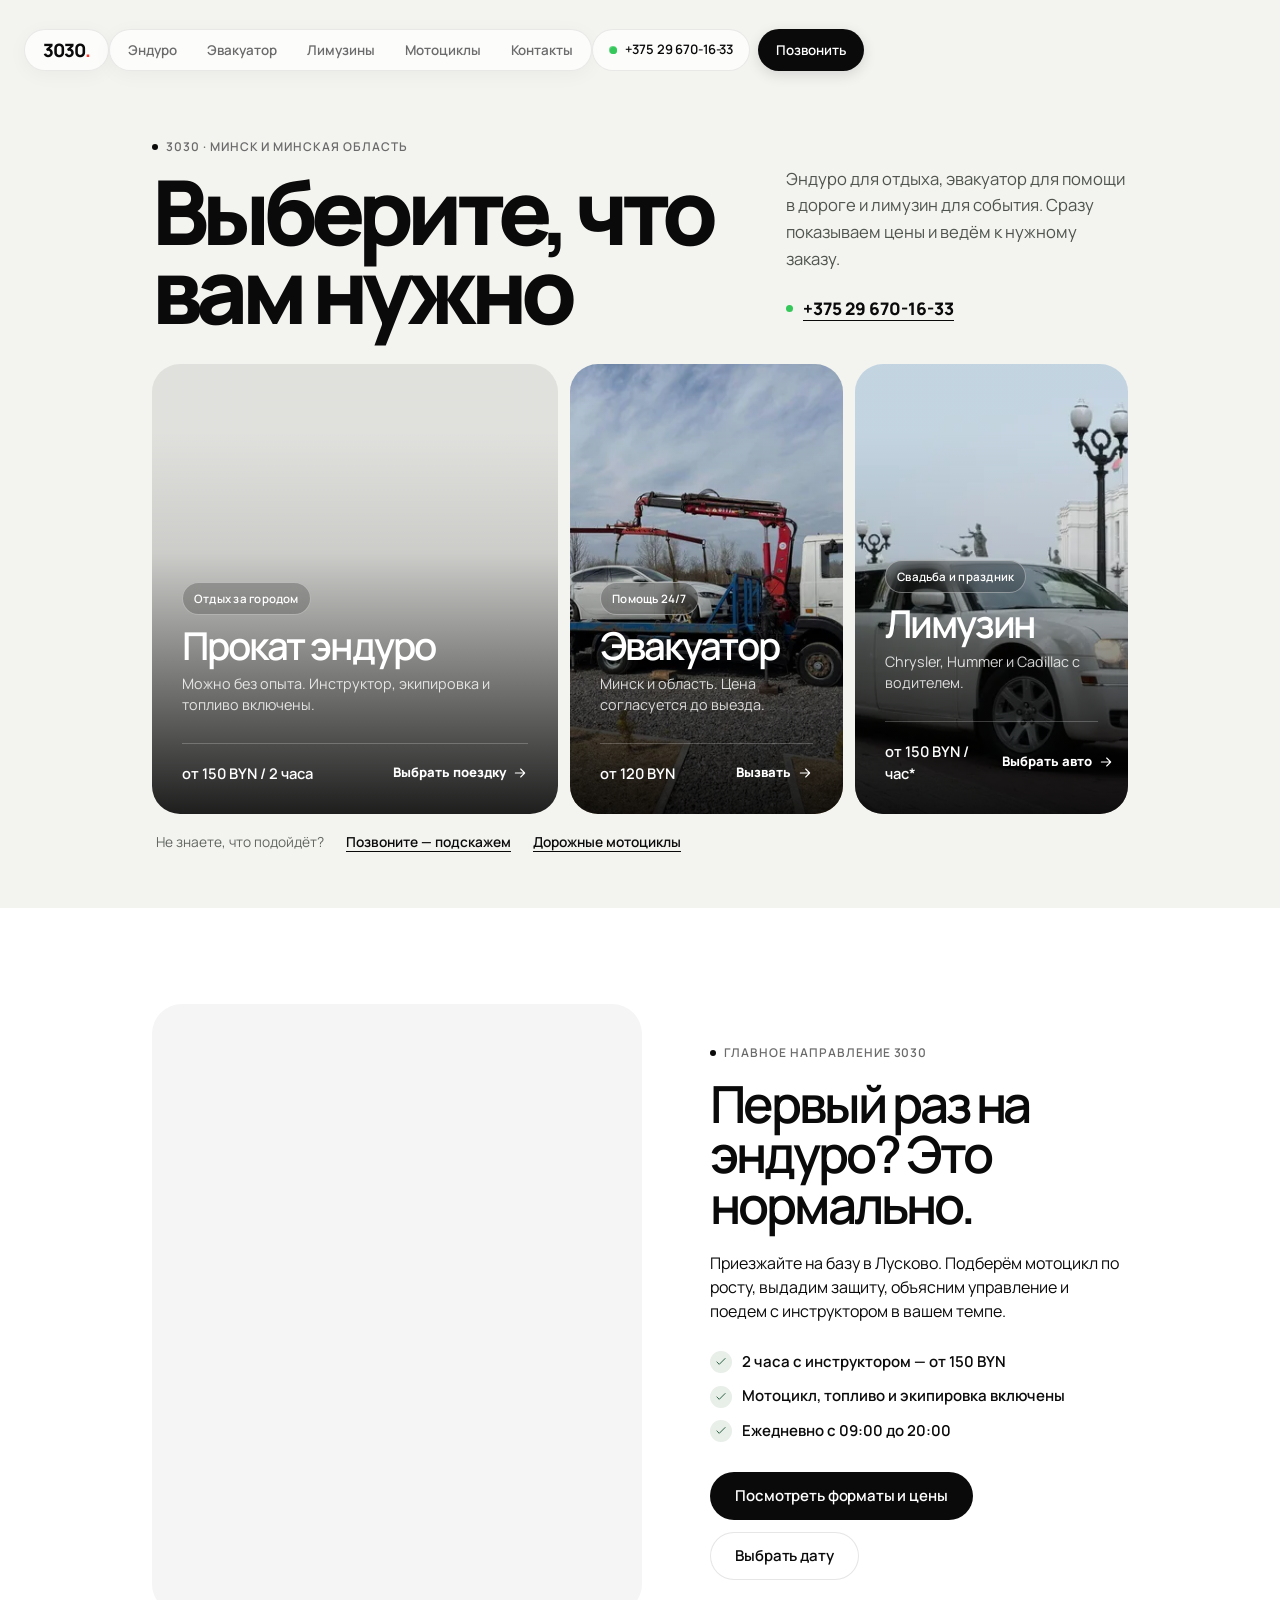
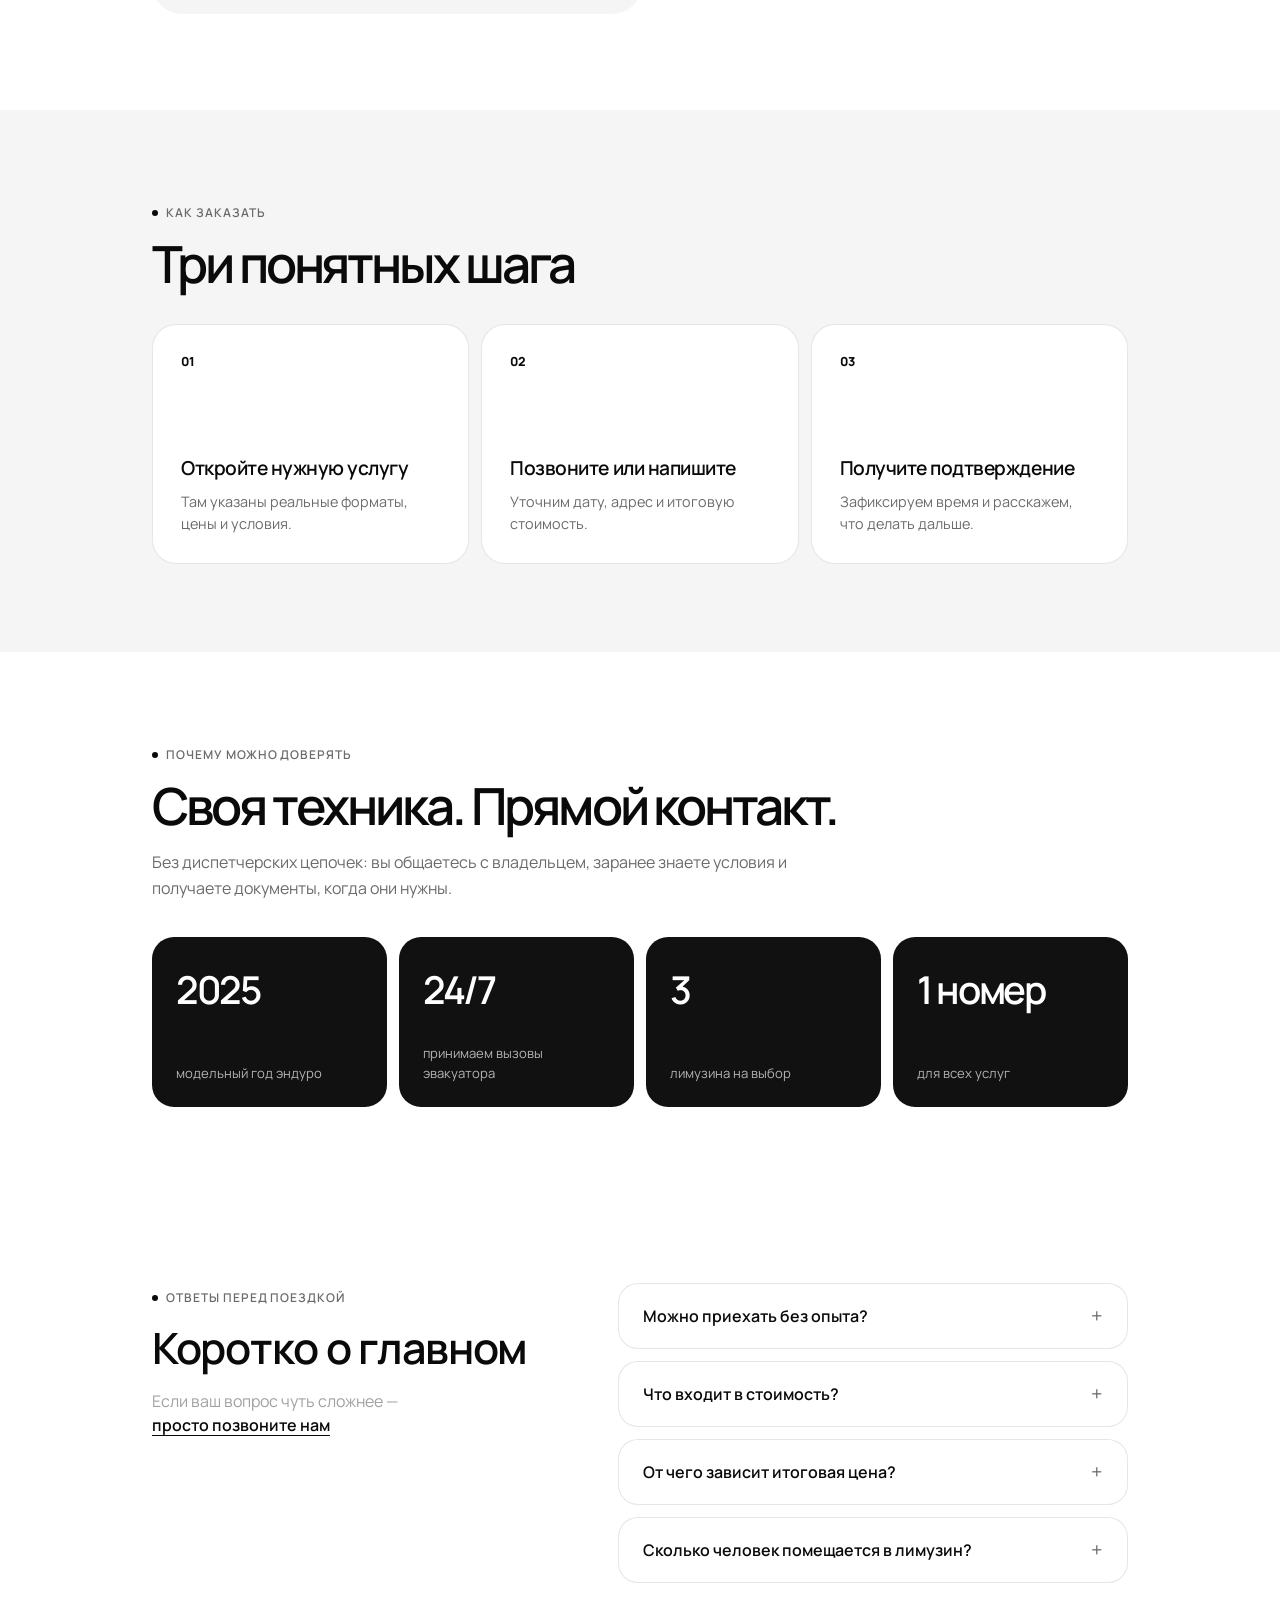
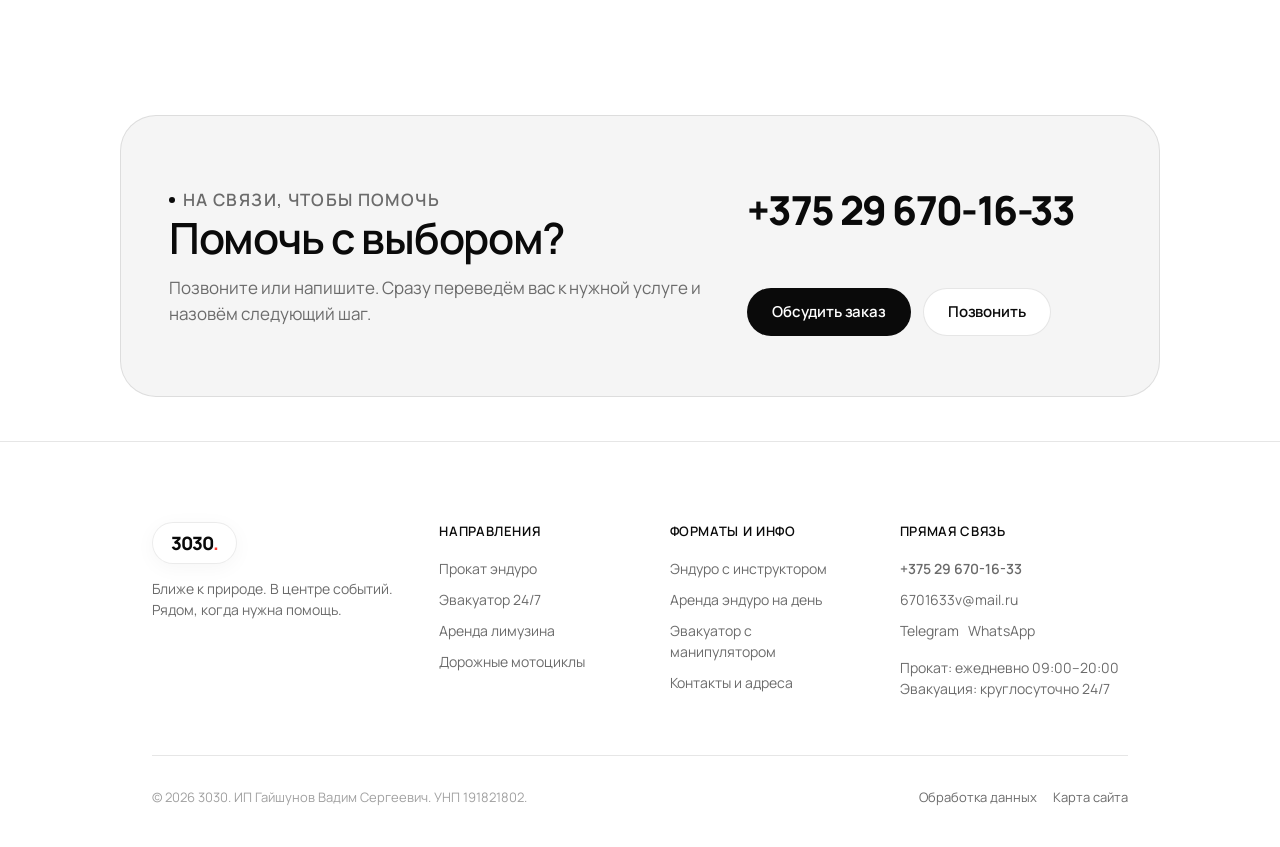
==== commit 8592bc97: "Simplify service selection and homepage flow" ====
--- a/index.html
+++ b/index.html
@@ -1,388 +1,61 @@
 <!doctype html>
-<html lang="ru" class="no-js"><head><meta charset="utf-8"><meta name="viewport" content="width=device-width,initial-scale=1"><title>3030 — прокат эндуро, эвакуатор и лимузины в Минске</title><meta name="description" content="Эндуро с инструктором от 150 BYN, эвакуатор 24/7 и лимузины с водителем. Свой парк, реальные фотографии и понятные тарифы. Минск и Минская область."><meta name="robots" content="noindex,follow"><meta name="theme-color" content="#214d38"><meta name="format-detection" content="telephone=no"><link rel="canonical" href="https://yaroslavkiri4ykknifhit-max.github.io/vadim/"><link rel="icon" href="./assets/favicon.svg" type="image/svg+xml"><link rel="apple-touch-icon" href="./assets/apple-touch-icon.png"><meta property="og:type" content="website"><meta property="og:locale" content="ru_RU"><meta property="og:site_name" content="3030"><meta property="og:title" content="3030 — прокат эндуро, эвакуатор и лимузины в Минске"><meta property="og:description" content="Эндуро с инструктором от 150 BYN, эвакуатор 24/7 и лимузины с водителем. Свой парк, реальные фотографии и понятные тарифы. Минск и Минская область."><meta property="og:url" content="https://yaroslavkiri4ykknifhit-max.github.io/vadim/"><meta property="og:image" content="https://yaroslavkiri4ykknifhit-max.github.io/vadim/assets/og-cover.jpg"><meta property="og:image:width" content="1200"><meta property="og:image:height" content="630"><meta property="og:image:alt" content="3030: эндуро, эвакуатор и лимузины в Минске"><meta name="twitter:card" content="summary_large_image"><link rel="preload" href="./assets/fonts/manrope-800.woff" as="font" type="font/woff" crossorigin><link rel="stylesheet" href="./assets/site.css"><script src="./assets/site.js" defer></script><script type="application/ld+json">{"@context": "https://schema.org", "@graph": [{"@type": "Organization", "@id": "https://yaroslavkiri4ykknifhit-max.github.io/vadim/#organization", "name": "3030", "legalName": "ИП Гайшунов Вадим Сергеевич", "taxID": "191821802", "url": "https://yaroslavkiri4ykknifhit-max.github.io/vadim/", "telephone": "+375296701633", "email": "6701633v@mail.ru", "logo": "https://yaroslavkiri4ykknifhit-max.github.io/vadim/assets/favicon.svg", "sameAs": ["https://t.me/vadim3030"]}, {"@type": "WebSite", "@id": "https://yaroslavkiri4ykknifhit-max.github.io/vadim/#website", "url": "https://yaroslavkiri4ykknifhit-max.github.io/vadim/", "name": "3030 — прокат и эвакуация в Минске", "inLanguage": "ru-BY", "publisher": {"@id": "https://yaroslavkiri4ykknifhit-max.github.io/vadim/#organization"}}, {"@type": "WebPage", "@id": "https://yaroslavkiri4ykknifhit-max.github.io/vadim/#webpage", "url": "https://yaroslavkiri4ykknifhit-max.github.io/vadim/", "name": "3030 — прокат эндуро, эвакуатор и лимузины в Минске", "description": "Эндуро с инструктором от 150 BYN, эвакуатор 24/7 и лимузины с водителем. Свой парк, реальные фотографии и понятные тарифы. Минск и Минская область.", "inLanguage": "ru-BY", "isPartOf": {"@id": "https://yaroslavkiri4ykknifhit-max.github.io/vadim/#website"}, "dateModified": "2026-10-05"}, {"@type": "SportsActivityLocation", "@id": "https://yaroslavkiri4ykknifhit-max.github.io/vadim/#enduro-location", "name": "3030 — прокат эндуро в Лусково", "url": "https://yaroslavkiri4ykknifhit-max.github.io/vadim/enduro/", "telephone": "+375296701633", "image": "https://yaroslavkiri4ykknifhit-max.github.io/vadim/assets/images/enduro-6.webp", "parentOrganization": {"@id": "https://yaroslavkiri4ykknifhit-max.github.io/vadim/#organization"}, "address": {"@type": "PostalAddress", "addressLocality": "Лусково", "addressRegion": "Минская область, Минский район", "addressCountry": "BY"}, "openingHoursSpecification": {"@type": "OpeningHoursSpecification", "dayOfWeek": ["Monday", "Tuesday", "Wednesday", "Thursday", "Friday", "Saturday", "Sunday"], "opens": "09:00", "closes": "20:00"}}]}</script></head><body data-service="home" data-metrika=""><a class="skip-link" href="#main">Перейти к содержанию</a>
-    <header class="header"><div class="header-inner"><a class="brand" href="./" aria-label="3030 — главная"><span class="brand-mark">3030<span class="brand-dot">.</span></span></a><nav class="nav" id="navigation" aria-label="Основная навигация"><a href="./enduro/"><span>Эндуро</span></a><a href="./evacuator/"><span>Эвакуатор</span></a><a href="./limuzin/"><span>Лимузины</span></a><a href="./arenda-moto/"><span>Мотоциклы</span></a><a href="./contacts/"><span>Контакты</span></a></nav><div class="header-contact"><a class="header-phone" href="tel:+375296701633" aria-label="Позвонить: +375 29 670-16-33"><span class="live-indicator"><span class="live-ping"></span><span class="live-dot"></span></span><span>+375 29 670-16-33</span></a><button type="button" class="header-order-btn js-only" data-book="enduro" data-context="Шапка сайта">Заказать</button><button class="menu-toggle js-only" aria-label="Открыть меню" aria-expanded="false" aria-controls="navigation"><svg width="16" height="16" viewBox="0 0 24 24" fill="none" stroke="currentColor" stroke-width="1.6" stroke-linecap="round" stroke-linejoin="round" aria-hidden="true"><path d="M4 7h16M4 12h16M4 17h16"/></svg></button></div></div></header><main id="main"><div class="page-shell">
-      <div class="outer-envelope">
-        <section class="hero-norma">
-          <div class="hero-backdrop"><img src="./assets/images/enduro-6.webp" srcset="./assets/images/enduro-6-640.webp 600w, ./assets/images/enduro-6.webp 960w" sizes="(max-width: 650px) calc(100vw - 36px), (max-width: 900px) 50vw, 640px" alt="Эндуро Regulmoto на лесном маршруте в Минском районе" width="960" height="1280" class="" fetchpriority="high" loading="eager" decoding="async"><div class="hero-gradient"></div></div>
-          <div class="container hero-content">
-            <div class="hero-badge-pill"><span class="live-dot"></span> Минск и Минская область · Своя техника 2025 года</div>
-            <div class="hero-grid">
-              <div class="hero-title-wrap">
-                <h1 class="hero-h1"><span class="text-fade">Ваш маршрут.</span><br><span class="text-bright">Ваши <em>эмоции.</em></span></h1>
-              </div>
-              <div class="hero-desc-wrap">
-                <p class="hero-lead">Выбирайтесь из города на <strong>эндуро</strong>. Отмечайте важное в <strong>лимузине</strong>. А если в пути нужна помощь — <strong>мы рядом круглосуточно</strong>.</p>
-                <div class="hero-actions"><a class="btn white" href="./enduro/">Хочу на эндуро</a><a class="btn ghost" href="#services">Выбрать услугу</a></div>
-              </div>
-            </div>
+<html lang="ru" class="no-js"><head><meta charset="utf-8"><meta name="viewport" content="width=device-width,initial-scale=1"><title>3030 — прокат эндуро, эвакуатор и лимузины в Минске</title><meta name="description" content="Эндуро с инструктором от 150 BYN, эвакуатор 24/7 и лимузины с водителем. Свой парк, реальные фотографии и понятные тарифы. Минск и Минская область."><meta name="robots" content="noindex,follow"><meta name="theme-color" content="#214d38"><meta name="format-detection" content="telephone=no"><link rel="canonical" href="https://yaroslavkiri4ykknifhit-max.github.io/vadim/"><link rel="icon" href="./assets/favicon.svg" type="image/svg+xml"><link rel="apple-touch-icon" href="./assets/apple-touch-icon.png"><meta property="og:type" content="website"><meta property="og:locale" content="ru_RU"><meta property="og:site_name" content="3030"><meta property="og:title" content="3030 — прокат эндуро, эвакуатор и лимузины в Минске"><meta property="og:description" content="Эндуро с инструктором от 150 BYN, эвакуатор 24/7 и лимузины с водителем. Свой парк, реальные фотографии и понятные тарифы. Минск и Минская область."><meta property="og:url" content="https://yaroslavkiri4ykknifhit-max.github.io/vadim/"><meta property="og:image" content="https://yaroslavkiri4ykknifhit-max.github.io/vadim/assets/og-cover.jpg"><meta property="og:image:width" content="1200"><meta property="og:image:height" content="630"><meta property="og:image:alt" content="3030: эндуро, эвакуатор и лимузины в Минске"><meta name="twitter:card" content="summary_large_image"><link rel="preload" href="./assets/fonts/manrope-800.woff" as="font" type="font/woff" crossorigin><link rel="stylesheet" href="./assets/site.css"><script src="./assets/site.js" defer></script><script type="application/ld+json">{"@context": "https://schema.org", "@graph": [{"@type": "Organization", "@id": "https://yaroslavkiri4ykknifhit-max.github.io/vadim/#organization", "name": "3030", "legalName": "ИП Гайшунов Вадим Сергеевич", "taxID": "191821802", "url": "https://yaroslavkiri4ykknifhit-max.github.io/vadim/", "telephone": "+375296701633", "email": "6701633v@mail.ru", "logo": "https://yaroslavkiri4ykknifhit-max.github.io/vadim/assets/favicon.svg", "sameAs": ["https://t.me/vadim3030"]}, {"@type": "WebSite", "@id": "https://yaroslavkiri4ykknifhit-max.github.io/vadim/#website", "url": "https://yaroslavkiri4ykknifhit-max.github.io/vadim/", "name": "3030 — прокат и эвакуация в Минске", "inLanguage": "ru-BY", "publisher": {"@id": "https://yaroslavkiri4ykknifhit-max.github.io/vadim/#organization"}}, {"@type": "WebPage", "@id": "https://yaroslavkiri4ykknifhit-max.github.io/vadim/#webpage", "url": "https://yaroslavkiri4ykknifhit-max.github.io/vadim/", "name": "3030 — прокат эндуро, эвакуатор и лимузины в Минске", "description": "Эндуро с инструктором от 150 BYN, эвакуатор 24/7 и лимузины с водителем. Свой парк, реальные фотографии и понятные тарифы. Минск и Минская область.", "inLanguage": "ru-BY", "isPartOf": {"@id": "https://yaroslavkiri4ykknifhit-max.github.io/vadim/#website"}, "dateModified": "2026-10-06"}, {"@type": "SportsActivityLocation", "@id": "https://yaroslavkiri4ykknifhit-max.github.io/vadim/#enduro-location", "name": "3030 — прокат эндуро в Лусково", "url": "https://yaroslavkiri4ykknifhit-max.github.io/vadim/enduro/", "telephone": "+375296701633", "image": "https://yaroslavkiri4ykknifhit-max.github.io/vadim/assets/images/enduro-6.webp", "parentOrganization": {"@id": "https://yaroslavkiri4ykknifhit-max.github.io/vadim/#organization"}, "address": {"@type": "PostalAddress", "addressLocality": "Лусково", "addressRegion": "Минская область, Минский район", "addressCountry": "BY"}, "openingHoursSpecification": {"@type": "OpeningHoursSpecification", "dayOfWeek": ["Monday", "Tuesday", "Wednesday", "Thursday", "Friday", "Saturday", "Sunday"], "opens": "09:00", "closes": "20:00"}}]}</script></head><body data-service="home" data-metrika=""><a class="skip-link" href="#main">Перейти к содержанию</a>
+    <header class="header"><div class="header-inner"><a class="brand" href="./" aria-label="3030 — главная"><span class="brand-mark">3030<span class="brand-dot">.</span></span></a><nav class="nav" id="navigation" aria-label="Основная навигация"><a href="./enduro/"><span>Эндуро</span></a><a href="./evacuator/"><span>Эвакуатор</span></a><a href="./limuzin/"><span>Лимузины</span></a><a href="./arenda-moto/"><span>Мотоциклы</span></a><a href="./contacts/"><span>Контакты</span></a></nav><div class="header-contact"><a class="header-phone" href="tel:+375296701633" aria-label="Позвонить: +375 29 670-16-33"><span class="live-indicator"><span class="live-ping"></span><span class="live-dot"></span></span><span>+375 29 670-16-33</span></a><a class="header-order-btn" href="tel:+375296701633">Позвонить</a><button class="menu-toggle js-only" aria-label="Открыть меню" aria-expanded="false" aria-controls="navigation"><svg width="16" height="16" viewBox="0 0 24 24" fill="none" stroke="currentColor" stroke-width="1.6" stroke-linecap="round" stroke-linejoin="round" aria-hidden="true"><path d="M4 7h16M4 12h16M4 17h16"/></svg></button></div></div></header><main id="main"><section class="choice-hero" id="services">
+      <div class="container">
+        <div class="choice-intro">
+          <div>
+            <p class="eyebrow">3030 · Минск и Минская область</p>
+            <h1>Выберите, что<br>вам нужно</h1>
           </div>
-          <div class="hero-footer container">
-            <div class="hero-status-pill"><span class="live-indicator"><span class="live-ping"></span><span class="live-dot"></span></span> База в Лусково открыта 09:00–20:00 · Эвакуатор круглосуточно 24/7</div>
-          </div>
-        </section>
-        <div class="trust-layer">
-          <div class="trust-card">
-            <h2 class="trust-title">Настоящая техника для ярких впечатлений без посредников и наценок</h2>
-            <div class="trust-badges">
-              <span class="trust-badge-item">Regulmoto & Progasi 2025</span>
-              <span class="trust-badge-item">База в Лусково (15 мин от МКАД)</span>
-              <span class="trust-badge-item">Эвакуатор и манипулятор до 5т</span>
-              <span class="trust-badge-item">Chrysler 300C, Hummer H2, Escalade</span>
-              <span class="trust-badge-item">Полная экипировка и топливо включены</span>
-            </div>
-            <div class="cursor-tooltip" aria-hidden="true">3030 · Собственный парк техники</div>
+          <div class="choice-lead">
+            <p>Эндуро для отдыха, эвакуатор для помощи в дороге и лимузин для события. Сразу показываем цены и ведём к нужному заказу.</p>
+            <a class="choice-phone" href="tel:+375296701633"><span class="live-dot"></span>+375 29 670-16-33</a>
           </div>
         </div>
+        <div class="choice-grid">
+          <a class="choice-card choice-card-main" href="./enduro/">
+            <div class="choice-photo"><img src="./assets/images/enduro-7.webp" srcset="./assets/images/enduro-7-640.webp 600w, ./assets/images/enduro-7.webp 960w" sizes="(max-width: 650px) calc(100vw - 36px), (max-width: 900px) 50vw, 640px" alt="Прокат эндуро с инструктором в Минском районе" width="960" height="1280" class="" fetchpriority="high" loading="eager" decoding="async"></div>
+            <div class="choice-shade"></div>
+            <div class="choice-copy"><span class="choice-kicker">Отдых за городом</span><h2>Прокат эндуро</h2><p>Можно без опыта. Инструктор, экипировка и топливо включены.</p><div><strong>от 150 BYN / 2 часа</strong><span class="choice-action">Выбрать поездку <svg width="16" height="16" viewBox="0 0 24 24" fill="none" stroke="currentColor" stroke-width="1.6" stroke-linecap="round" stroke-linejoin="round" aria-hidden="true"><path d="M5 12h14M13 6l6 6-6 6"/></svg></span></div></div>
+          </a>
+          <a class="choice-card" href="./evacuator/">
+            <div class="choice-photo"><img src="./assets/images/home-8.webp" srcset="./assets/images/home-8-640.webp 640w, ./assets/images/home-8.webp 1280w" sizes="(max-width: 650px) calc(100vw - 36px), (max-width: 900px) 50vw, 640px" alt="Эвакуатор с манипулятором в Минске" width="1280" height="960" class="" loading="lazy" decoding="async"></div>
+            <div class="choice-shade"></div>
+            <div class="choice-copy"><span class="choice-kicker">Помощь 24/7</span><h2>Эвакуатор</h2><p>Минск и область. Цена согласуется до выезда.</p><div><strong>от 120 BYN</strong><span class="choice-action">Вызвать <svg width="16" height="16" viewBox="0 0 24 24" fill="none" stroke="currentColor" stroke-width="1.6" stroke-linecap="round" stroke-linejoin="round" aria-hidden="true"><path d="M5 12h14M13 6l6 6-6 6"/></svg></span></div></div>
+          </a>
+          <a class="choice-card" href="./limuzin/">
+            <div class="choice-photo"><img src="./assets/images/limuzin-14.webp" srcset="./assets/images/limuzin-14-640.webp 640w, ./assets/images/limuzin-14.webp 1280w" sizes="(max-width: 650px) calc(100vw - 36px), (max-width: 900px) 50vw, 640px" alt="Белый лимузин Chrysler 300C в Минске" width="1280" height="852" class="" loading="lazy" decoding="async"></div>
+            <div class="choice-shade"></div>
+            <div class="choice-copy"><span class="choice-kicker">Свадьба и праздник</span><h2>Лимузин</h2><p>Chrysler, Hummer и Cadillac с водителем.</p><div><strong>от 150 BYN / час*</strong><span class="choice-action">Выбрать авто <svg width="16" height="16" viewBox="0 0 24 24" fill="none" stroke="currentColor" stroke-width="1.6" stroke-linecap="round" stroke-linejoin="round" aria-hidden="true"><path d="M5 12h14M13 6l6 6-6 6"/></svg></span></div></div>
+          </a>
+        </div>
+        <div class="choice-note"><span>Не знаете, что подойдёт?</span><a href="tel:+375296701633">Позвоните — подскажем</a><a href="./arenda-moto/">Дорожные мотоциклы</a></div>
       </div>
-    </div>
-    <section class="section" id="services">
+    </section>
+    <section class="section home-focus">
+      <div class="container focus-grid">
+        <div class="focus-photo"><img src="./assets/images/enduro-6.webp" srcset="./assets/images/enduro-6-640.webp 600w, ./assets/images/enduro-6.webp 960w" sizes="(max-width: 650px) calc(100vw - 36px), (max-width: 900px) 50vw, 640px" alt="Эндуро Regulmoto на лесном маршруте" width="960" height="1280" class="" loading="lazy" decoding="async"></div>
+        <div class="focus-copy">
+          <p class="eyebrow">Главное направление 3030</p>
+          <h2>Первый раз на эндуро? Это нормально.</h2>
+          <p class="lead">Приезжайте на базу в Лусково. Подберём мотоцикл по росту, выдадим защиту, объясним управление и поедем с инструктором в вашем темпе.</p>
+          <ul class="focus-list"><li><svg width="16" height="16" viewBox="0 0 24 24" fill="none" stroke="currentColor" stroke-width="1.6" stroke-linecap="round" stroke-linejoin="round" aria-hidden="true"><path d="m5 12 4 4L19 6"/></svg> 2 часа с инструктором — от 150 BYN</li><li><svg width="16" height="16" viewBox="0 0 24 24" fill="none" stroke="currentColor" stroke-width="1.6" stroke-linecap="round" stroke-linejoin="round" aria-hidden="true"><path d="m5 12 4 4L19 6"/></svg> Мотоцикл, топливо и экипировка включены</li><li><svg width="16" height="16" viewBox="0 0 24 24" fill="none" stroke="currentColor" stroke-width="1.6" stroke-linecap="round" stroke-linejoin="round" aria-hidden="true"><path d="m5 12 4 4L19 6"/></svg> Ежедневно с 09:00 до 20:00</li></ul>
+          <div class="actions"><a class="btn " href="./enduro/">Посмотреть форматы и цены</a><a class="btn secondary" href="./contacts/#contact" data-book="enduro" data-context="Главная — эндуро">Выбрать дату</a></div>
+        </div>
+      </div>
+    </section>
+    <section class="section sage" id="how">
       <div class="container">
-        <div class="section-head">
-          <div>
-            <p class="eyebrow">Три ключевых направления</p>
-            <h2>Что у вас в планах?</h2>
-          </div>
-          <p>У каждого маршрута — своя история.<br>У нас — техника для вашей.</p>
-        </div>
-        <div class="cards"><a class="service-card" href="./enduro/"><div class="card-image"><img src="./assets/images/enduro-7.webp" srcset="./assets/images/enduro-7-640.webp 600w, ./assets/images/enduro-7.webp 960w" sizes="(max-width: 650px) calc(100vw - 36px), (max-width: 900px) 50vw, 640px" alt="Эндуро на лесном маршруте в Минском районе" width="960" height="1280" class="" loading="lazy" decoding="async"><span class="pill">01 / НАВСТРЕЧУ ПРИРОДЕ</span></div><div class="card-body"><h3>Прокат эндуро</h3><p>Лесные маршруты, своя техника и инструктор рядом. Можно без опыта.</p><div class="card-foot"><strong>от 150 BYN / 2 часа</strong><span class="card-cta">Подробнее</span></div></div></a><a class="service-card" href="./evacuator/"><div class="card-image"><img src="./assets/images/home-8.webp" srcset="./assets/images/home-8-640.webp 640w, ./assets/images/home-8.webp 1280w" sizes="(max-width: 650px) calc(100vw - 36px), (max-width: 900px) 50vw, 640px" alt="Эвакуатор с манипулятором перевозит автомобиль" width="1280" height="960" class="" loading="lazy" decoding="async"><span class="pill">02 / ПОМОЩЬ В ПУТИ</span></div><div class="card-body"><h3>Эвакуатор 24/7</h3><p>Перевезём автомобиль, мотоцикл или спецтехнику. Минск и область.</p><div class="card-foot"><strong>от 120 BYN</strong><span class="card-cta">Подробнее</span></div></div></a><a class="service-card" href="./limuzin/"><div class="card-image"><img src="./assets/images/limuzin-14.webp" srcset="./assets/images/limuzin-14-640.webp 640w, ./assets/images/limuzin-14.webp 1280w" sizes="(max-width: 650px) calc(100vw - 36px), (max-width: 900px) 50vw, 640px" alt="Белый лимузин Chrysler 300C в Минске" width="1280" height="852" class="" loading="lazy" decoding="async"><span class="pill">03 / ОСОБЕННЫЙ ПОВОД</span></div><div class="card-body"><h3>Аренда лимузина</h3><p>Для свадьбы, дня рождения и вечера, который захочется запомнить.</p><div class="card-foot"><strong>от 150 BYN / час*</strong><span class="card-cta">Подробнее</span></div></div></a></div>
-        <p class="section-label">Больше нравится асфальт? <a class="link" href="./arenda-moto/">Есть и дорожные мотоциклы</a></p>
-        <p class="price-note">* Chrysler 300C — 150 BYN/ч при аренде от 2 часов. Один час — 180 BYN.</p>
+        <div class="simple-head"><p class="eyebrow">Как заказать</p><h2>Три понятных шага</h2></div>
+        <div class="simple-steps"><article><span>01</span><h3>Откройте нужную услугу</h3><p>Там указаны реальные форматы, цены и условия.</p></article><article><span>02</span><h3>Позвоните или напишите</h3><p>Уточним дату, адрес и итоговую стоимость.</p></article><article><span>03</span><h3>Получите подтверждение</h3><p>Зафиксируем время и расскажем, что делать дальше.</p></article></div>
       </div>
     </section>
     <section class="section white">
       <div class="container">
-        <div class="bento-split">
-          <div class="bento-card-left">
-            <div>
-              <p class="eyebrow">Наш любимый способ отдохнуть</p>
-              <h2>Меньше города.<br>Больше настоящего.</h2>
-              <p class="lead">Шум леса, новые маршруты и приятная усталость. Чтобы попробовать эндуро, не нужно покупать мотоцикл или быть гонщиком.</p>
-              <ul class="feature-list"><li><span class="tick"><svg width="16" height="16" viewBox="0 0 24 24" fill="none" stroke="currentColor" stroke-width="1.6" stroke-linecap="round" stroke-linejoin="round" aria-hidden="true"><path d="m5 12 4 4L19 6"/></svg></span><div><strong>Всё необходимое уже здесь</strong><p>Мотоцикл, полный бак и комплект экипировки включены.</p></div></li><li><span class="tick"><svg width="16" height="16" viewBox="0 0 24 24" fill="none" stroke="currentColor" stroke-width="1.6" stroke-linecap="round" stroke-linejoin="round" aria-hidden="true"><path d="m5 12 4 4L19 6"/></svg></span><div><strong>Инструктор рядом</strong><p>Поможет освоиться и подберёт маршрут по вашему уровню.</p></div></li><li><span class="tick"><svg width="16" height="16" viewBox="0 0 24 24" fill="none" stroke="currentColor" stroke-width="1.6" stroke-linecap="round" stroke-linejoin="round" aria-hidden="true"><path d="m5 12 4 4L19 6"/></svg></span><div><strong>Недалеко от Минска</strong><p>Стартуем из деревни Лусково. Выберите день — остальное обсудим.</p></div></li></ul>
-            </div>
-            <div style="margin-top:24px">
-              <a class="btn " href="./enduro/">Узнать больше об эндуро</a>
-            </div>
-          </div>
-          <div class="bento-card-carousel">
-            <div class="carousel-slide active"><img src="./assets/images/enduro-7.webp" srcset="./assets/images/enduro-7-640.webp 600w, ./assets/images/enduro-7.webp 960w" sizes="(max-width: 650px) calc(100vw - 36px), (max-width: 900px) 50vw, 640px" alt="Поездка на эндуро с инструктором по лесной тропе" width="960" height="1280" class="" loading="lazy" decoding="async"></div>
-            <div class="carousel-slide"><img src="./assets/images/enduro-5.webp" srcset="./assets/images/enduro-5-640.webp 640w, ./assets/images/enduro-5.webp 1280w" sizes="(max-width: 650px) calc(100vw - 36px), (max-width: 900px) 50vw, 640px" alt="Эндуро Regulmoto на маршруте" width="1280" height="960" class="" loading="lazy" decoding="async"></div>
-            <div class="carousel-slide"><img src="./assets/images/enduro-8.webp" srcset="./assets/images/enduro-8-640.webp 600w, ./assets/images/enduro-8.webp 960w" sizes="(max-width: 650px) calc(100vw - 36px), (max-width: 900px) 50vw, 640px" alt="Два эндуро на лесной трассе" width="960" height="1280" class="" loading="lazy" decoding="async"></div>
-            <div class="carousel-slide"><img src="./assets/images/enduro-10.webp" srcset="./assets/images/enduro-10-640.webp 600w, ./assets/images/enduro-10.webp 960w" sizes="(max-width: 650px) calc(100vw - 36px), (max-width: 900px) 50vw, 640px" alt="Эндуро во время загородной остановки" width="960" height="1280" class="" loading="lazy" decoding="async"></div>
-            <div class="carousel-slide"><img src="./assets/images/enduro-12.webp" srcset="./assets/images/enduro-12-640.webp 600w, ./assets/images/enduro-12.webp 960w" sizes="(max-width: 650px) calc(100vw - 36px), (max-width: 900px) 50vw, 640px" alt="Прокат эндуро в Лусково" width="960" height="1280" class="" loading="lazy" decoding="async"></div>
-            <div class="carousel-controls">
-              <div class="carousel-pill-bar">
-                <button type="button" class="carousel-dot active" data-index="0" aria-label="Слайд 1"></button>
-                <button type="button" class="carousel-dot" data-index="1" aria-label="Слайд 2"></button>
-                <button type="button" class="carousel-dot" data-index="2" aria-label="Слайд 3"></button>
-                <button type="button" class="carousel-dot" data-index="3" aria-label="Слайд 4"></button>
-                <button type="button" class="carousel-dot" data-index="4" aria-label="Слайд 5"></button>
-              </div>
-            </div>
-          </div>
-        </div>
+        <div class="simple-head"><p class="eyebrow">Почему можно доверять</p><h2>Своя техника. Прямой контакт.</h2><p>Без диспетчерских цепочек: вы общаетесь с владельцем, заранее знаете условия и получаете документы, когда они нужны.</p></div>
+        <div class="proof-grid"><article><strong>2025</strong><span>модельный год эндуро</span></article><article><strong>24/7</strong><span>принимаем вызовы эвакуатора</span></article><article><strong>3</strong><span>лимузина на выбор</span></article><article><strong>1 номер</strong><span>для всех услуг</span></article></div>
       </div>
     </section>
-    <section class="section" id="how">
-      <div class="container">
-        <div class="section-head">
-          <div>
-            <p class="eyebrow">Без лишних сложностей</p>
-            <h2>Всё начинается с простого шага</h2>
-          </div>
-          <p>Прозрачный процесс от первого сообщения до момента передачи ключей.</p>
-        </div>
-        <div class="steps-grid">
-          <div class="step-card">
-            <div class="step-card-head">
-              <span class="step-index-badge">01</span>
-              <h3>Выберите, что хочется</h3>
-              <p>Лесная поездка, красивый праздник или помощь с перевозкой.</p>
-            </div>
-            <div class="step-card-img"><img src="./assets/images/enduro-1.webp" srcset="./assets/images/enduro-1.webp 600w" sizes="(max-width: 650px) calc(100vw - 36px), (max-width: 900px) 50vw, 640px" alt="Выбор эндуро" width="600" height="600" class="" loading="lazy" decoding="async"></div>
-          </div>
-          <div class="step-card">
-            <div class="step-card-head">
-              <span class="step-index-badge">02</span>
-              <h3>Свяжитесь с нами</h3>
-              <p>Уточним детали, свободное время и полную стоимость без скрытых платежей.</p>
-            </div>
-            <div class="step-card-img"><img src="./assets/images/limuzin-3.webp" srcset="./assets/images/limuzin-3-640.webp 640w, ./assets/images/limuzin-3.webp 1265w" sizes="(max-width: 650px) calc(100vw - 36px), (max-width: 900px) 50vw, 640px" alt="Согласование поездки на лимузине" width="1265" height="728" class="" loading="lazy" decoding="async"></div>
-          </div>
-          <div class="step-card">
-            <div class="step-card-head">
-              <span class="step-index-badge">03</span>
-              <h3>Встречаемся и начинаем</h3>
-              <p>Согласуем точку встречи в Лусково или подачу техники по вашему адресу.</p>
-            </div>
-            <div class="step-card-img"><img src="./assets/images/home-8.webp" srcset="./assets/images/home-8-640.webp 640w, ./assets/images/home-8.webp 1280w" sizes="(max-width: 650px) calc(100vw - 36px), (max-width: 900px) 50vw, 640px" alt="Подача техники" width="1280" height="960" class="" loading="lazy" decoding="async"></div>
-          </div>
-        </div>
-      </div>
-    </section>
-    <section class="section">
-      <div class="container">
-        <div class="features-envelope">
-          <p class="eyebrow">Инфраструктура и сервис</p>
-          <div class="section-head" style="margin-bottom:20px">
-            <div>
-              <h2>Всё продумано до мелочей</h2>
-            </div>
-            <p>Готовые маршруты, сертифицированная экипировка и собственный парк техники.</p>
-          </div>
-          <div class="feature-tabs-wrap">
-            <button type="button" class="feature-tab-btn active"
-              data-title="Эндуро-база в Лусково"
-              data-desc="Оборудованная база всего в 15 минутах от МКАД. Раздевалки, чай, инструктаж и прямой выезд на живописные лесные маршруты любой сложности."
-              data-badge-title="Лусково · Минский р-н"
-              data-badge-sub="Ежедневно 09:00–20:00"
-              data-img="./assets/images/enduro-7-640.webp">
-              <span>Эндуро-база</span>
-            </button>
-            <button type="button" class="feature-tab-btn"
-              data-title="Полный комплект экипировки"
-              data-desc="Каждому райдеру выдаём шлем, панцирь-черепаху, перчатки, мотоштаны, наколенники и мотоботы. Размеры от XS до XXL, обработка после каждой поездки."
-              data-badge-title="Сертифицированная защита"
-              data-badge-sub="Включено в стоимость"
-              data-img="./assets/images/enduro-8-640.webp">
-              <span>Экипировка</span>
-            </button>
-            <button type="button" class="feature-tab-btn"
-              data-title="Эвакуация любой сложности 24/7"
-              data-desc="Круглосуточный выезд по Минску и всей Беларуси. Лебёдка, манипулятор и подкатные тележки для автомобилей с заблокированными колёсами."
-              data-badge-title="Подача от 25 минут"
-              data-badge-sub="Круглосуточно 24/7"
-              data-img="./assets/images/home-8-640.webp">
-              <span>Эвакуация 24/7</span>
-            </button>
-            <button type="button" class="feature-tab-btn"
-              data-title="Лимузины с вежливыми водителями"
-              data-desc="Белоснежные Chrysler 300C, Hummer H2 и Cadillac Escalade. Премиальный звук, неоновая подсветка салона, бар и подача точно в срок."
-              data-badge-title="Праздник в движении"
-              data-badge-sub="До 25 персон"
-              data-img="./assets/images/limuzin-14-640.webp">
-              <span>Лимузины</span>
-            </button>
-          </div>
-          <div class="feature-display-grid">
-            <div class="feature-info">
-              <h3 id="feature-active-title">Эндуро-база в Лусково</h3>
-              <p id="feature-active-desc">Оборудованная база всего в 15 минутах от МКАД. Раздевалки, чай, инструктаж и прямой выезд на живописные лесные маршруты любой сложности.</p>
-              <div style="margin-top:24px">
-                <a class="btn " href="./contacts/#contact" data-book="enduro" data-context="">Запланировать визит</a>
-              </div>
-            </div>
-            <div class="mockup-frame">
-              <img id="feature-active-img" src="./assets/images/enduro-7-640.webp" alt="Эндуро-база в Лусково" width="640" height="427" loading="lazy">
-              <div class="mockup-badge">
-                <strong id="feature-active-badge-title">Лусково · Минский р-н</strong>
-                <span id="feature-active-badge-sub">Ежедневно 09:00–20:00</span>
-              </div>
-            </div>
-          </div>
-        </div>
-      </div>
-    </section>
-    <section class="section">
-      <div class="container">
-        <div class="stats-envelope">
-          <div class="stats-grid">
-            <div>
-              <p class="eyebrow" style="color:rgba(255,255,255,0.6)">Надёжность в цифрах</p>
-              <h2>Свой автопарк.<br>Честные условия.</h2>
-              <p class="lead">Мы не перепродаём чужие заявки. Вся техника находится в нашей собственности, обслуживается по регламенту и готова к выезду.</p>
-              <div class="actions">
-                <a class="btn white" href="./contacts/#contact">Забронировать технику</a>
-                <a class="btn ghost" href="tel:+375296701633">Позвонить</a>
-              </div>
-            </div>
-            <div class="stat-cards-2x2">
-              <div class="stat-card">
-                <span class="stat-num nums">100%</span>
-                <span class="stat-label">Собственный парк</span>
-                <span class="stat-sub">Без переплат посредникам</span>
-              </div>
-              <div class="stat-card">
-                <span class="stat-num nums">24/7</span>
-                <span class="stat-label">Эвакуация авто</span>
-                <span class="stat-sub">Выезд по Минску и области</span>
-              </div>
-              <div class="stat-card">
-                <span class="stat-num nums">2025</span>
-                <span class="stat-label">Свежая техника</span>
-                <span class="stat-sub">Regulmoto & Progasi</span>
-              </div>
-              <div class="stat-card">
-                <span class="stat-num nums">0 BYN</span>
-                <span class="stat-label">Экипировка в тарифе</span>
-                <span class="stat-sub">Шлем, защита, бензин</span>
-              </div>
-            </div>
-          </div>
-        </div>
-      </div>
-    </section>
-    <section class="section white">
-      <div class="container">
-        <div class="section-head">
-          <div>
-            <p class="eyebrow">Почему выбирают 3030</p>
-            <h2>Сравните подход к сервису</h2>
-          </div>
-          <p>Прямой контакт с владельцем техники против безликих агрегаторов и случайных объявлений.</p>
-        </div>
-        <div class="comparison-wrap">
-          <table class="comparison-table">
-            <thead>
-              <tr>
-                <th scope="col">Критерий</th>
-                <th scope="col" class="col-brand">3030 (Напрямую)</th>
-                <th scope="col">Агрегаторы и диспетчеры</th>
-                <th scope="col">Случайные объявления</th>
-              </tr>
-            </thead>
-            <tbody>
-              <tr>
-                <th scope="row">Собственный автопарк</th>
-                <td class="col-brand"><span class="check-icon"><svg width="16" height="16" viewBox="0 0 24 24" fill="none" stroke="currentColor" stroke-width="1.6" stroke-linecap="round" stroke-linejoin="round" aria-hidden="true"><path d="m5 12 4 4L19 6"/></svg></span> Да, свои машины и мото</td>
-                <td><span class="cross-icon">✕</span> Перепродажа чужих заявок</td>
-                <td><span class="cross-icon">✕</span> Неизвестное состояние</td>
-              </tr>
-              <tr>
-                <th scope="row">Экипировка и бензин</th>
-                <td class="col-brand"><span class="check-icon"><svg width="16" height="16" viewBox="0 0 24 24" fill="none" stroke="currentColor" stroke-width="1.6" stroke-linecap="round" stroke-linejoin="round" aria-hidden="true"><path d="m5 12 4 4L19 6"/></svg></span> Полный комплект включён</td>
-                <td><span class="cross-icon">✕</span> Доплата на месте</td>
-                <td><span class="cross-icon">✕</span> Доплата или без защиты</td>
-              </tr>
-              <tr>
-                <th scope="row">Цена согласована до выезда</th>
-                <td class="col-brand"><span class="check-icon"><svg width="16" height="16" viewBox="0 0 24 24" fill="none" stroke="currentColor" stroke-width="1.6" stroke-linecap="round" stroke-linejoin="round" aria-hidden="true"><path d="m5 12 4 4L19 6"/></svg></span> Фиксированная сумма</td>
-                <td><span class="cross-icon">✕</span> Комиссия и сюрпризы</td>
-                <td><span class="cross-icon">✕</span> Торг по факту</td>
-              </tr>
-              <tr>
-                <th scope="row">Официальные документы</th>
-                <td class="col-brand"><span class="check-icon"><svg width="16" height="16" viewBox="0 0 24 24" fill="none" stroke="currentColor" stroke-width="1.6" stroke-linecap="round" stroke-linejoin="round" aria-hidden="true"><path d="m5 12 4 4L19 6"/></svg></span> Договор, чеки, страховая</td>
-                <td><span class="cross-icon">✕</span> Часто без чеков</td>
-                <td><span class="cross-icon">✕</span> Перевод на карту</td>
-              </tr>
-              <tr>
-                <th scope="row">Сопровождение инструктора</th>
-                <td class="col-brand"><span class="check-icon"><svg width="16" height="16" viewBox="0 0 24 24" fill="none" stroke="currentColor" stroke-width="1.6" stroke-linecap="round" stroke-linejoin="round" aria-hidden="true"><path d="m5 12 4 4L19 6"/></svg></span> Внимательно и в вашем темпе</td>
-                <td><span class="cross-icon">✕</span> Как повезёт с исполнителем</td>
-                <td><span class="cross-icon">✕</span> Без обучения</td>
-              </tr>
-            </tbody>
-          </table>
-        </div>
-      </div>
-    </section>
-    <section class="section" id="reviews">
-      <div class="container">
-        <div class="section-head">
-          <div>
-            <p class="eyebrow">5.0 на основе поездок</p>
-            <h2>Что говорят наши гости</h2>
-          </div>
-          <p>Честные отзывы о лесных маршрутах, праздниках в лимузине и эвакуации на дорогах.</p>
-        </div>
-        <div class="reviews-grid">
-          <article class="review-card">
-            <div class="review-stars">
-              <svg width="16" height="16" viewBox="0 0 24 24" fill="none" stroke="currentColor" stroke-width="1.6" stroke-linecap="round" stroke-linejoin="round" aria-hidden="true"><circle cx="12" cy="12" r="4"/><path d="M12 2v2m0 16v2M2 12h2m16 0h2M5 5l1 1m12 12 1 1M5 19l1-1M18 6l1-1"/></svg><svg width="16" height="16" viewBox="0 0 24 24" fill="none" stroke="currentColor" stroke-width="1.6" stroke-linecap="round" stroke-linejoin="round" aria-hidden="true"><circle cx="12" cy="12" r="4"/><path d="M12 2v2m0 16v2M2 12h2m16 0h2M5 5l1 1m12 12 1 1M5 19l1-1M18 6l1-1"/></svg><svg width="16" height="16" viewBox="0 0 24 24" fill="none" stroke="currentColor" stroke-width="1.6" stroke-linecap="round" stroke-linejoin="round" aria-hidden="true"><circle cx="12" cy="12" r="4"/><path d="M12 2v2m0 16v2M2 12h2m16 0h2M5 5l1 1m12 12 1 1M5 19l1-1M18 6l1-1"/></svg><svg width="16" height="16" viewBox="0 0 24 24" fill="none" stroke="currentColor" stroke-width="1.6" stroke-linecap="round" stroke-linejoin="round" aria-hidden="true"><circle cx="12" cy="12" r="4"/><path d="M12 2v2m0 16v2M2 12h2m16 0h2M5 5l1 1m12 12 1 1M5 19l1-1M18 6l1-1"/></svg><svg width="16" height="16" viewBox="0 0 24 24" fill="none" stroke="currentColor" stroke-width="1.6" stroke-linecap="round" stroke-linejoin="round" aria-hidden="true"><circle cx="12" cy="12" r="4"/><path d="M12 2v2m0 16v2M2 12h2m16 0h2M5 5l1 1m12 12 1 1M5 19l1-1M18 6l1-1"/></svg>
-            </div>
-            <blockquote>«Брали эндуро в Лусково первый раз в жизни. Инструктор всё объяснил за 15 минут, трасса по лесу просто космос! Экипировка чистая, мотоциклы новенькие. Обязательно вернемся еще!»</blockquote>
-            <div class="review-author">
-              <span>Алексей М. · Прокат эндуро</span>
-              <span class="verified-badge"><svg width="16" height="16" viewBox="0 0 24 24" fill="none" stroke="currentColor" stroke-width="1.6" stroke-linecap="round" stroke-linejoin="round" aria-hidden="true"><path d="m5 12 4 4L19 6"/></svg> Проверено</span>
-            </div>
-          </article>
-          <article class="review-card">
-            <div class="review-stars">
-              <svg width="16" height="16" viewBox="0 0 24 24" fill="none" stroke="currentColor" stroke-width="1.6" stroke-linecap="round" stroke-linejoin="round" aria-hidden="true"><circle cx="12" cy="12" r="4"/><path d="M12 2v2m0 16v2M2 12h2m16 0h2M5 5l1 1m12 12 1 1M5 19l1-1M18 6l1-1"/></svg><svg width="16" height="16" viewBox="0 0 24 24" fill="none" stroke="currentColor" stroke-width="1.6" stroke-linecap="round" stroke-linejoin="round" aria-hidden="true"><circle cx="12" cy="12" r="4"/><path d="M12 2v2m0 16v2M2 12h2m16 0h2M5 5l1 1m12 12 1 1M5 19l1-1M18 6l1-1"/></svg><svg width="16" height="16" viewBox="0 0 24 24" fill="none" stroke="currentColor" stroke-width="1.6" stroke-linecap="round" stroke-linejoin="round" aria-hidden="true"><circle cx="12" cy="12" r="4"/><path d="M12 2v2m0 16v2M2 12h2m16 0h2M5 5l1 1m12 12 1 1M5 19l1-1M18 6l1-1"/></svg><svg width="16" height="16" viewBox="0 0 24 24" fill="none" stroke="currentColor" stroke-width="1.6" stroke-linecap="round" stroke-linejoin="round" aria-hidden="true"><circle cx="12" cy="12" r="4"/><path d="M12 2v2m0 16v2M2 12h2m16 0h2M5 5l1 1m12 12 1 1M5 19l1-1M18 6l1-1"/></svg><svg width="16" height="16" viewBox="0 0 24 24" fill="none" stroke="currentColor" stroke-width="1.6" stroke-linecap="round" stroke-linejoin="round" aria-hidden="true"><circle cx="12" cy="12" r="4"/><path d="M12 2v2m0 16v2M2 12h2m16 0h2M5 5l1 1m12 12 1 1M5 19l1-1M18 6l1-1"/></svg>
-            </div>
-            <blockquote>«Застрял ночью на трассе М3 с заблокированным колесом. Манипулятор приехал через 35 минут, погрузили аккуратно, выдали все чеки для страховой компании. Спасибо за оперативность!»</blockquote>
-            <div class="review-author">
-              <span>Дмитрий В. · Эвакуатор 24/7</span>
-              <span class="verified-badge"><svg width="16" height="16" viewBox="0 0 24 24" fill="none" stroke="currentColor" stroke-width="1.6" stroke-linecap="round" stroke-linejoin="round" aria-hidden="true"><path d="m5 12 4 4L19 6"/></svg> Проверено</span>
-            </div>
-          </article>
-          <article class="review-card">
-            <div class="review-stars">
-              <svg width="16" height="16" viewBox="0 0 24 24" fill="none" stroke="currentColor" stroke-width="1.6" stroke-linecap="round" stroke-linejoin="round" aria-hidden="true"><circle cx="12" cy="12" r="4"/><path d="M12 2v2m0 16v2M2 12h2m16 0h2M5 5l1 1m12 12 1 1M5 19l1-1M18 6l1-1"/></svg><svg width="16" height="16" viewBox="0 0 24 24" fill="none" stroke="currentColor" stroke-width="1.6" stroke-linecap="round" stroke-linejoin="round" aria-hidden="true"><circle cx="12" cy="12" r="4"/><path d="M12 2v2m0 16v2M2 12h2m16 0h2M5 5l1 1m12 12 1 1M5 19l1-1M18 6l1-1"/></svg><svg width="16" height="16" viewBox="0 0 24 24" fill="none" stroke="currentColor" stroke-width="1.6" stroke-linecap="round" stroke-linejoin="round" aria-hidden="true"><circle cx="12" cy="12" r="4"/><path d="M12 2v2m0 16v2M2 12h2m16 0h2M5 5l1 1m12 12 1 1M5 19l1-1M18 6l1-1"/></svg><svg width="16" height="16" viewBox="0 0 24 24" fill="none" stroke="currentColor" stroke-width="1.6" stroke-linecap="round" stroke-linejoin="round" aria-hidden="true"><circle cx="12" cy="12" r="4"/><path d="M12 2v2m0 16v2M2 12h2m16 0h2M5 5l1 1m12 12 1 1M5 19l1-1M18 6l1-1"/></svg><svg width="16" height="16" viewBox="0 0 24 24" fill="none" stroke="currentColor" stroke-width="1.6" stroke-linecap="round" stroke-linejoin="round" aria-hidden="true"><circle cx="12" cy="12" r="4"/><path d="M12 2v2m0 16v2M2 12h2m16 0h2M5 5l1 1m12 12 1 1M5 19l1-1M18 6l1-1"/></svg>
-            </div>
-            <blockquote>«Заказывали Chrysler 300C на свадьбу. Машина блестела, салон чистый, водитель пунктуальный и предупредительный. Гости остались в полном восторге от поездки по вечернему Минску!»</blockquote>
-            <div class="review-author">
-              <span>Елена и Сергей · Лимузин</span>
-              <span class="verified-badge"><svg width="16" height="16" viewBox="0 0 24 24" fill="none" stroke="currentColor" stroke-width="1.6" stroke-linecap="round" stroke-linejoin="round" aria-hidden="true"><path d="m5 12 4 4L19 6"/></svg> Проверено</span>
-            </div>
-          </article>
-        </div>
-      </div>
-    </section>
-    <section class="section white">
-      <div class="container">
-        <div class="section-head">
-          <div>
-            <p class="eyebrow">Галерея техники</p>
-            <h2>Готовы к любому маршруту</h2>
-          </div>
-          <div style="display:flex;gap:8px">
-            <button type="button" id="carousel-prev" class="nav-arrow-btn" aria-label="Предыдущий слайд" style="transform:rotate(180deg)"><svg width="16" height="16" viewBox="0 0 24 24" fill="none" stroke="currentColor" stroke-width="1.6" stroke-linecap="round" stroke-linejoin="round" aria-hidden="true"><path d="M5 12h14M13 6l6 6-6 6"/></svg></button>
-            <button type="button" id="carousel-next" class="nav-arrow-btn" aria-label="Следующий слайд"><svg width="16" height="16" viewBox="0 0 24 24" fill="none" stroke="currentColor" stroke-width="1.6" stroke-linecap="round" stroke-linejoin="round" aria-hidden="true"><path d="M5 12h14M13 6l6 6-6 6"/></svg></button>
-          </div>
-        </div>
-        <div class="carousel-snap-track">
-          <figure class="snap-card">
-            <div class="snap-img-wrap">
-              <img src="./assets/images/enduro-7.webp" srcset="./assets/images/enduro-7-640.webp 600w, ./assets/images/enduro-7.webp 960w" sizes="(max-width: 650px) calc(100vw - 36px), (max-width: 900px) 50vw, 640px" alt="Эндуро Regulmoto в лесу" width="960" height="1280" class="" loading="lazy" decoding="async">
-              <div class="snap-tag-center"><span class="snap-badge">REGULMOTO 250 <span class="snap-badge-sub">Эндуро</span></span></div>
-            </div>
-            <figcaption>Лесные маршруты в Лусково с сопровождением инструктора</figcaption>
-          </figure>
-          <figure class="snap-card">
-            <div class="snap-img-wrap">
-              <img src="./assets/images/home-8.webp" srcset="./assets/images/home-8-640.webp 640w, ./assets/images/home-8.webp 1280w" sizes="(max-width: 650px) calc(100vw - 36px), (max-width: 900px) 50vw, 640px" alt="Эвакуатор с краном-манипулятором" width="1280" height="960" class="" loading="lazy" decoding="async">
-              <div class="snap-tag-center"><span class="snap-badge">MANIPULATOR 5T <span class="snap-badge-sub">24/7</span></span></div>
-            </div>
-            <figcaption>Бережная погрузка при заблокированных колёсах и ДТП</figcaption>
-          </figure>
-          <figure class="snap-card">
-            <div class="snap-img-wrap">
-              <img src="./assets/images/limuzin-14.webp" srcset="./assets/images/limuzin-14-640.webp 640w, ./assets/images/limuzin-14.webp 1280w" sizes="(max-width: 650px) calc(100vw - 36px), (max-width: 900px) 50vw, 640px" alt="Белый Chrysler 300C" width="1280" height="852" class="" loading="lazy" decoding="async">
-              <div class="snap-tag-center"><span class="snap-badge">CHRYSLER 300C <span class="snap-badge-sub">Лимузин</span></span></div>
-            </div>
-            <figcaption>Праздники, свадьбы и выпускные с водителем в Минске</figcaption>
-          </figure>
-          <figure class="snap-card">
-            <div class="snap-img-wrap">
-              <img src="./assets/images/enduro-10.webp" srcset="./assets/images/enduro-10-640.webp 600w, ./assets/images/enduro-10.webp 960w" sizes="(max-width: 650px) calc(100vw - 36px), (max-width: 900px) 50vw, 640px" alt="Эндуро Progasi 300" width="960" height="1280" class="" loading="lazy" decoding="async">
-              <div class="snap-tag-center"><span class="snap-badge">PROGASI 300 <span class="snap-badge-sub">12 часов</span></span></div>
-            </div>
-            <figcaption>Аренда на целый день для райдеров с опытом вождения</figcaption>
-          </figure>
-          <figure class="snap-card">
-            <div class="snap-img-wrap">
-              <img src="./assets/images/limuzin-5.webp" srcset="./assets/images/limuzin-5-640.webp 640w, ./assets/images/limuzin-5.webp 1280w" sizes="(max-width: 650px) calc(100vw - 36px), (max-width: 900px) 50vw, 640px" alt="Лимузин Hummer H2" width="1280" height="720" class="" loading="lazy" decoding="async">
-              <div class="snap-tag-center"><span class="snap-badge">HUMMER H2 <span class="snap-badge-sub">До 25 мест</span></span></div>
-            </div>
-            <figcaption>Вместительный салон, клубный звук и атмосфера вечеринки</figcaption>
-          </figure>
-        </div>
-      </div>
-    </section>
-    <section class="section">
-      <div class="container">
-        <div class="reveal-banner">
-          <div class="reveal-bg"><img src="./assets/images/enduro-12.webp" srcset="./assets/images/enduro-12-640.webp 600w, ./assets/images/enduro-12.webp 960w" sizes="(max-width: 650px) calc(100vw - 36px), (max-width: 900px) 50vw, 640px" alt="Эндуро в сосновом лесу" width="960" height="1280" class="" loading="lazy" decoding="async"></div>
-          <div class="reveal-content">
-            <p class="eyebrow" style="color:rgba(255,255,255,0.7);justify-content:center">Готовы отправиться?</p>
-            <h2>Время для настоящих впечатлений.</h2>
-            <a class="btn white" href="./contacts/#contact" data-book="enduro" data-context="Баннер внизу главной страницы">Выбрать дату поездки</a>
-          </div>
-        </div>
-      </div>
-    </section>
-    <section class="section" id="faq"><div class="container faq-layout"><div><p class="eyebrow">Ответы перед поездкой</p><h2>Остались вопросы?</h2><p class="muted">Если ваш вопрос чуть сложнее —<br><a class="link" href="tel:+375296701633">просто позвоните нам</a></p></div><div class="faq"><details><summary>Можно приехать без опыта?</summary><p>Да. Для первой поездки выбирайте двухчасовой прокат с инструктором. Начинаем с подбора мотоцикла, экипировки и инструктажа; темп и маршрут подбираем под подготовку.</p></details><details><summary>Что входит в стоимость?</summary><p>Мотоцикл, полный бак и экипировка: шлем, защита тела, перчатки, мотоштаны, наколенники и мотоботы. В двухчасовой формат входит сопровождение инструктора.</p></details><details><summary>Где начинается поездка?</summary><p>База эндуро находится в Минском районе, в деревне Лусково. После согласования времени уточним точку встречи. Необходима предварительная запись.</p></details><details><summary>Можно арендовать эндуро без инструктора?</summary><p>Да, на 12 часов при наличии опыта: 180 BYN в будни и 200 BYN в выходные. Доставка при такой аренде — 50 BYN в радиусе 10 км от Минска. Условия и маршрут согласуем перед выдачей.</p></details><details><summary>Что взять с собой?</summary><p>Сменную одежду, питьевую воду и одежду по погоде. В прохладный день пригодится термобельё. Требования к документам и допуску уточните при записи.</p></details><details><summary>Нужны ли права и какой минимальный возраст?</summary><p>Условия допуска зависят от возраста, техники и согласованного маршрута. До бронирования сообщите возраст и опыт: подтвердим, какой формат вам подходит и какие документы нужны. Возможность езды по дорогам общего пользования нужно согласовать отдельно.</p></details></div></div></section>
-    <section class="section-sm"><div class="container cta-panel"><div><p class="eyebrow">На связи, чтобы помочь</p><h2>Хорошие поездки начинаются с разговора</h2><p>Расскажите, что планируете. Поможем с техникой, датой и деталями.</p></div><div class="cta-actions"><a class="phone-large" href="tel:+375296701633">+375 29 670-16-33</a><div class="actions"><a class="btn " href="./contacts/#contact" data-book="enduro" data-context="">Обсудить заказ</a><a class="btn secondary" href="tel:+375296701633">Позвонить</a></div></div></div></section>
-    <section class="section-sm"><div class="container"><p class="eyebrow">Другие направления 3030</p><div class="related-grid"><a class="related" href="./evacuator/"><div class="related-info"><h3>Эвакуатор 24/7</h3><p>Минск и Минская область</p></div><span class="related-cta">Подробнее</span></a><a class="related" href="./limuzin/"><div class="related-info"><h3>Лимузин для события</h3><p>С водителем, для вашей компании</p></div><span class="related-cta">Подробнее</span></a></div></div></section></main><footer class="footer"><div class="container"><div class="footer-grid"><div><a class="brand" href="./" aria-label="3030 — главная"><span class="brand-mark">3030<span class="brand-dot">.</span></span></a><p style="margin-top:14px">Ближе к природе. В центре событий.<br>Рядом, когда нужна помощь.</p></div><div><div class="footer-title">Направления</div><ul><li><a href="./enduro/">Прокат эндуро</a></li><li><a href="./evacuator/">Эвакуатор 24/7</a></li><li><a href="./limuzin/">Аренда лимузина</a></li><li><a href="./arenda-moto/">Дорожные мотоциклы</a></li></ul></div><div><div class="footer-title">Форматы и инфо</div><ul><li><a href="./enduro/s-instruktorom/">Эндуро с инструктором</a></li><li><a href="./enduro/na-den/">Аренда эндуро на день</a></li><li><a href="./evacuator/manipulyator/">Эвакуатор с манипулятором</a></li><li><a href="./contacts/">Контакты и адреса</a></li></ul></div><div><div class="footer-title">Прямая связь</div><ul><li><a href="tel:+375296701633"><strong>+375 29 670-16-33</strong></a></li><li><a href="mailto:6701633v@mail.ru">6701633v@mail.ru</a></li><li><a href="https://t.me/vadim3030" target="_blank" rel="noopener noreferrer" data-messenger="telegram">Telegram</a> &nbsp; <a href="https://wa.me/375296701633" target="_blank" rel="noopener noreferrer" data-messenger="whatsapp">WhatsApp</a></li></ul><p style="margin-top:16px">Прокат: ежедневно 09:00–20:00<br>Эвакуация: круглосуточно 24/7</p></div></div><div class="footer-bottom"><span>© 2026 3030. ИП Гайшунов Вадим Сергеевич. УНП 191821802.</span><div><a href="./privacy/">Обработка данных</a><a href="./sitemap.xml">Карта сайта</a></div></div></div></footer>
-    <div class="mobile-bar" aria-label="Быстрая связь"><a class="btn secondary" href="tel:+375296701633">Позвонить</a><a class="btn " href="./contacts/#contact" data-book="enduro" data-context="">Обсудить заказ</a></div><dialog id="booking-dialog" class="dialog" aria-labelledby="booking-title"><button class="dialog-close" aria-label="Закрыть" data-close><svg width="16" height="16" viewBox="0 0 24 24" fill="none" stroke="currentColor" stroke-width="1.6" stroke-linecap="round" stroke-linejoin="round" aria-hidden="true"><path d="m6 6 12 12M6 18 18 6"/></svg></button><p class="eyebrow">Напрямую владельцу</p><h2 id="booking-title">Давайте договоримся о поездке</h2><p class="dialog-intro">Выберите услугу и напишите нам. Уточним свободное время, детали и стоимость.</p><form id="booking-form"><fieldset class="form-services"><legend>Что вас интересует?</legend><label><input type="radio" name="service" value="enduro" checked><span>Эндуро</span></label><label><input type="radio" name="service" value="evacuator"><span>Эвакуатор</span></label><label><input type="radio" name="service" value="limuzin"><span>Лимузин</span></label><label><input type="radio" name="service" value="moto"><span>Мотоцикл</span></label></fieldset><p id="booking-context" class="small" hidden></p><div class="form-row"><div class="field"><label for="booking-name">Как к вам обращаться</label><input id="booking-name" name="name" autocomplete="given-name" maxlength="60" placeholder="Ваше имя"></div><div class="field"><label for="booking-date">Желаемая дата</label><input id="booking-date" type="date" name="date"></div></div><div class="field"><label for="booking-comment">Пожелания <span class="muted">(необязательно)</span></label><textarea id="booking-comment" name="comment" maxlength="1200" placeholder="Например: едем вдвоём, опыта пока нет"></textarea></div><p class="form-error" id="booking-error" role="alert" hidden></p><div class="form-submit"><button type="submit" name="channel" value="whatsapp" class="btn">В WhatsApp</button><button type="submit" name="channel" value="telegram" class="btn secondary">В Telegram</button></div><p class="form-help">Откроется чат с готовым текстом. Нажмите «Отправить» в мессенджере, чтобы мы получили запрос. Это обращение, а не подтверждённая бронь. <a href="./privacy/">Обработка данных</a>.</p><p id="booking-handoff" role="status" class="form-help" hidden></p><a id="booking-fallback" class="link small" target="_blank" rel="noopener noreferrer" hidden>Открыть чат вручную</a></form><p class="form-help">Нужна помощь сейчас? <a href="tel:+375296701633">+375 29 670-16-33</a></p></dialog><dialog id="lightbox" class="dialog lightbox" aria-label="Просмотр фотографии"><button class="dialog-close" aria-label="Закрыть фотографию" data-close><svg width="16" height="16" viewBox="0 0 24 24" fill="none" stroke="currentColor" stroke-width="1.6" stroke-linecap="round" stroke-linejoin="round" aria-hidden="true"><path d="m6 6 12 12M6 18 18 6"/></svg></button><img id="lightbox-img" alt="" width="1200" height="900"><p id="lightbox-caption"></p></dialog></body></html>+    <section class="section" id="faq"><div class="container faq-layout"><div><p class="eyebrow">Ответы перед поездкой</p><h2>Коротко о главном</h2><p class="muted">Если ваш вопрос чуть сложнее —<br><a class="link" href="tel:+375296701633">просто позвоните нам</a></p></div><div class="faq"><details><summary>Можно приехать без опыта?</summary><p>Да. Для первой поездки выбирайте двухчасовой прокат с инструктором. Начинаем с подбора мотоцикла, экипировки и инструктажа; темп и маршрут подбираем под подготовку.</p></details><details><summary>Что входит в стоимость?</summary><p>Мотоцикл, полный бак и экипировка: шлем, защита тела, перчатки, мотоштаны, наколенники и мотоботы. В двухчасовой формат входит сопровождение инструктора.</p></details><details><summary>От чего зависит итоговая цена?</summary><p>От типа и размеров транспорта, адресов погрузки и доставки, состояния колёс и сложности погрузки. Сообщите эти детали по телефону — стоимость согласуем до выезда.</p></details><details><summary>Сколько человек помещается в лимузин?</summary><p>Chrysler 300C рассчитан на компанию до 12 человек, Hummer H2 и Cadillac Escalade — до 25. Сообщите число гостей: подтвердим комфортный вариант и доступность автомобиля.</p></details></div></div></section>
+    <section class="section-sm"><div class="container cta-panel"><div><p class="eyebrow">На связи, чтобы помочь</p><h2>Помочь с выбором?</h2><p>Позвоните или напишите. Сразу переведём вас к нужной услуге и назовём следующий шаг.</p></div><div class="cta-actions"><a class="phone-large" href="tel:+375296701633">+375 29 670-16-33</a><div class="actions"><a class="btn " href="./contacts/#contact" data-book="enduro" data-context="">Обсудить заказ</a><a class="btn secondary" href="tel:+375296701633">Позвонить</a></div></div></div></section></main><footer class="footer"><div class="container"><div class="footer-grid"><div><a class="brand" href="./" aria-label="3030 — главная"><span class="brand-mark">3030<span class="brand-dot">.</span></span></a><p style="margin-top:14px">Ближе к природе. В центре событий.<br>Рядом, когда нужна помощь.</p></div><div><div class="footer-title">Направления</div><ul><li><a href="./enduro/">Прокат эндуро</a></li><li><a href="./evacuator/">Эвакуатор 24/7</a></li><li><a href="./limuzin/">Аренда лимузина</a></li><li><a href="./arenda-moto/">Дорожные мотоциклы</a></li></ul></div><div><div class="footer-title">Форматы и инфо</div><ul><li><a href="./enduro/s-instruktorom/">Эндуро с инструктором</a></li><li><a href="./enduro/na-den/">Аренда эндуро на день</a></li><li><a href="./evacuator/manipulyator/">Эвакуатор с манипулятором</a></li><li><a href="./contacts/">Контакты и адреса</a></li></ul></div><div><div class="footer-title">Прямая связь</div><ul><li><a href="tel:+375296701633"><strong>+375 29 670-16-33</strong></a></li><li><a href="mailto:6701633v@mail.ru">6701633v@mail.ru</a></li><li><a href="https://t.me/vadim3030" target="_blank" rel="noopener noreferrer" data-messenger="telegram">Telegram</a> &nbsp; <a href="https://wa.me/375296701633" target="_blank" rel="noopener noreferrer" data-messenger="whatsapp">WhatsApp</a></li></ul><p style="margin-top:16px">Прокат: ежедневно 09:00–20:00<br>Эвакуация: круглосуточно 24/7</p></div></div><div class="footer-bottom"><span>© 2026 3030. ИП Гайшунов Вадим Сергеевич. УНП 191821802.</span><div><a href="./privacy/">Обработка данных</a><a href="./sitemap.xml">Карта сайта</a></div></div></div></footer>
+    <div class="mobile-bar" aria-label="Быстрая связь"><a class="btn secondary" href="tel:+375296701633">Позвонить</a><a class="btn" href="https://wa.me/375296701633" target="_blank" rel="noopener noreferrer" data-messenger="whatsapp">Написать</a></div><dialog id="booking-dialog" class="dialog" aria-labelledby="booking-title"><button class="dialog-close" aria-label="Закрыть" data-close><svg width="16" height="16" viewBox="0 0 24 24" fill="none" stroke="currentColor" stroke-width="1.6" stroke-linecap="round" stroke-linejoin="round" aria-hidden="true"><path d="m6 6 12 12M6 18 18 6"/></svg></button><p class="eyebrow">Напрямую владельцу</p><h2 id="booking-title">Давайте договоримся о поездке</h2><p class="dialog-intro">Выберите услугу и напишите нам. Уточним свободное время, детали и стоимость.</p><form id="booking-form"><fieldset class="form-services"><legend>Что вас интересует?</legend><label><input type="radio" name="service" value="enduro" checked><span>Эндуро</span></label><label><input type="radio" name="service" value="evacuator"><span>Эвакуатор</span></label><label><input type="radio" name="service" value="limuzin"><span>Лимузин</span></label><label><input type="radio" name="service" value="moto"><span>Мотоцикл</span></label></fieldset><p id="booking-context" class="small" hidden></p><div class="form-row"><div class="field"><label for="booking-name">Как к вам обращаться</label><input id="booking-name" name="name" autocomplete="given-name" maxlength="60" placeholder="Ваше имя"></div><div class="field"><label for="booking-date">Желаемая дата</label><input id="booking-date" type="date" name="date"></div></div><div class="field"><label for="booking-comment">Пожелания <span class="muted">(необязательно)</span></label><textarea id="booking-comment" name="comment" maxlength="1200" placeholder="Например: едем вдвоём, опыта пока нет"></textarea></div><p class="form-error" id="booking-error" role="alert" hidden></p><div class="form-submit"><button type="submit" name="channel" value="whatsapp" class="btn">В WhatsApp</button><button type="submit" name="channel" value="telegram" class="btn secondary">В Telegram</button></div><p class="form-help">Откроется чат с готовым текстом. Нажмите «Отправить» в мессенджере, чтобы мы получили запрос. Это обращение, а не подтверждённая бронь. <a href="./privacy/">Обработка данных</a>.</p><p id="booking-handoff" role="status" class="form-help" hidden></p><a id="booking-fallback" class="link small" target="_blank" rel="noopener noreferrer" hidden>Открыть чат вручную</a></form><p class="form-help">Нужна помощь сейчас? <a href="tel:+375296701633">+375 29 670-16-33</a></p></dialog><dialog id="lightbox" class="dialog lightbox" aria-label="Просмотр фотографии"><button class="dialog-close" aria-label="Закрыть фотографию" data-close><svg width="16" height="16" viewBox="0 0 24 24" fill="none" stroke="currentColor" stroke-width="1.6" stroke-linecap="round" stroke-linejoin="round" aria-hidden="true"><path d="m6 6 12 12M6 18 18 6"/></svg></button><img id="lightbox-img" alt="" width="1200" height="900"><p id="lightbox-caption"></p></dialog></body></html>
--- a/assets/site.css
+++ b/assets/site.css
@@ -2244,6 +2244,24 @@
   margin-top: 4px;
 }
 
+@media (max-width: 479px) {
+  .price-table th,
+  .price-table td {
+    padding: 12px 7px;
+    font-size: 0.78rem;
+    overflow-wrap: anywhere;
+  }
+
+  .price-table thead th {
+    font-size: 0.65rem;
+    letter-spacing: 0.02em;
+  }
+
+  .price-table td small {
+    font-size: 0.7rem;
+  }
+}
+
 /* Photo Gallery Grid */
 .gallery {
   display: grid;
@@ -3355,6 +3373,14 @@
   display: none !important;
 }
 
+@media (max-width: 859px) {
+  .no-js .nav {
+    display: flex;
+    position: fixed;
+    top: 66px;
+  }
+}
+
 .form-error {
   color: #ff3b30;
   font-size: 0.8125rem;
@@ -3394,3 +3420,304 @@
   }
 }
 
+/* ==========================================================================
+   Clear service selector — homepage
+   ========================================================================== */
+
+.choice-hero {
+  padding: 132px 0 56px;
+  background: #f3f4f0;
+}
+
+.choice-intro {
+  display: grid;
+  grid-template-columns: 1.25fr .75fr;
+  gap: 64px;
+  align-items: end;
+  margin-bottom: 34px;
+}
+
+.choice-intro h1 {
+  max-width: 720px;
+  font-size: clamp(3.4rem, 7vw, 6.7rem);
+  line-height: .88;
+  letter-spacing: -.075em;
+  font-weight: 800;
+}
+
+.choice-lead {
+  padding-bottom: 8px;
+}
+
+.choice-lead p {
+  max-width: 430px;
+  margin-bottom: 22px;
+  color: #4f544f;
+  font-size: 1.04rem;
+  line-height: 1.6;
+}
+
+.choice-phone {
+  display: inline-flex;
+  align-items: center;
+  gap: 10px;
+  font-weight: 800;
+  font-size: 1.08rem;
+  text-decoration: underline;
+  text-underline-offset: 5px;
+}
+
+.choice-grid {
+  display: grid;
+  grid-template-columns: 1.28fr .86fr .86fr;
+  gap: 12px;
+}
+
+.choice-card {
+  position: relative;
+  min-height: 450px;
+  overflow: hidden;
+  border-radius: 28px;
+  color: #fff;
+  isolation: isolate;
+}
+
+.choice-photo,
+.choice-photo img,
+.choice-shade {
+  position: absolute;
+  inset: 0;
+  width: 100%;
+  height: 100%;
+}
+
+.choice-photo img {
+  object-fit: cover;
+  transition: transform .55s var(--ease-norma);
+}
+
+.choice-card-main .choice-photo img { object-position: 49% 50%; }
+.choice-grid .choice-card:nth-child(2) .choice-photo img { object-position: 57% 50%; }
+.choice-grid .choice-card:nth-child(3) .choice-photo img { object-position: 52% 50%; }
+
+.choice-shade {
+  z-index: 1;
+  background: linear-gradient(180deg, rgba(0,0,0,.08) 15%, rgba(0,0,0,.16) 42%, rgba(0,0,0,.88) 100%);
+}
+
+.choice-copy {
+  position: absolute;
+  z-index: 2;
+  inset: auto 0 0;
+  padding: 30px;
+}
+
+.choice-kicker {
+  display: inline-flex;
+  margin-bottom: 12px;
+  padding: 7px 11px;
+  border: 1px solid rgba(255,255,255,.38);
+  border-radius: 999px;
+  background: rgba(0,0,0,.2);
+  backdrop-filter: blur(8px);
+  font-size: .72rem;
+  font-weight: 700;
+  letter-spacing: .02em;
+}
+
+.choice-copy h2 {
+  margin-bottom: 7px;
+  font-size: clamp(1.7rem, 3vw, 2.65rem);
+  line-height: 1;
+  letter-spacing: -.055em;
+}
+
+.choice-copy p {
+  max-width: 400px;
+  min-height: 48px;
+  color: rgba(255,255,255,.82);
+  font-size: .9rem;
+  line-height: 1.5;
+}
+
+.choice-copy > div {
+  display: flex;
+  justify-content: space-between;
+  align-items: center;
+  gap: 16px;
+  margin-top: 22px;
+  padding-top: 18px;
+  border-top: 1px solid rgba(255,255,255,.22);
+}
+
+.choice-copy strong { font-size: .92rem; }
+
+.choice-action {
+  display: inline-flex;
+  align-items: center;
+  gap: 6px;
+  white-space: nowrap;
+  font-size: .82rem;
+  font-weight: 800;
+}
+
+.choice-card:hover .choice-photo img { transform: scale(1.035); }
+.choice-card:hover .choice-action { text-decoration: underline; text-underline-offset: 4px; }
+
+.choice-note {
+  display: flex;
+  align-items: center;
+  gap: 22px;
+  padding: 18px 4px 0;
+  color: #616661;
+  font-size: .86rem;
+}
+
+.choice-note a {
+  color: var(--color-ink);
+  font-weight: 700;
+  text-decoration: underline;
+  text-underline-offset: 4px;
+}
+
+.home-focus { padding-top: 96px; padding-bottom: 96px; }
+
+.focus-grid {
+  display: grid;
+  grid-template-columns: 1.08fr .92fr;
+  gap: 68px;
+  align-items: center;
+}
+
+.focus-photo {
+  height: 610px;
+  overflow: hidden;
+  border-radius: 30px;
+  background: var(--color-paper-2);
+}
+
+.focus-photo img {
+  width: 100%;
+  height: 100%;
+  object-fit: cover;
+}
+
+.focus-copy h2,
+.simple-head h2 {
+  font-size: clamp(2.2rem, 4vw, 4rem);
+  line-height: .98;
+  letter-spacing: -.06em;
+}
+
+.focus-copy .lead { margin-top: 22px; }
+
+.focus-list {
+  display: grid;
+  gap: 12px;
+  margin: 28px 0 30px;
+  list-style: none;
+  font-size: .94rem;
+  font-weight: 600;
+}
+
+.focus-list li { display: flex; align-items: center; gap: 10px; }
+
+.focus-list svg {
+  width: 22px;
+  height: 22px;
+  padding: 4px;
+  border-radius: 50%;
+  background: #e8eee8;
+  color: #1f5538;
+}
+
+.simple-head { max-width: 690px; margin-bottom: 36px; }
+.simple-head > p:last-child { margin-top: 18px; color: var(--color-ink-2); line-height: 1.65; }
+
+.simple-steps,
+.proof-grid {
+  display: grid;
+  grid-template-columns: repeat(3, 1fr);
+  gap: 12px;
+}
+
+.simple-steps article {
+  min-height: 240px;
+  display: flex;
+  flex-direction: column;
+  padding: 28px;
+  border: 1px solid var(--color-line);
+  border-radius: 24px;
+  background: #fff;
+}
+
+.simple-steps article > span {
+  margin-bottom: auto;
+  font-size: .78rem;
+  font-weight: 800;
+}
+
+.simple-steps h3 { margin: 34px 0 8px; font-size: 1.2rem; letter-spacing: -.025em; }
+.simple-steps p { color: var(--color-ink-2); font-size: .9rem; line-height: 1.55; }
+
+.proof-grid { grid-template-columns: repeat(4, 1fr); }
+
+.proof-grid article {
+  min-height: 170px;
+  display: flex;
+  flex-direction: column;
+  justify-content: space-between;
+  padding: 24px;
+  border-radius: 22px;
+  background: #111;
+  color: #fff;
+}
+
+.proof-grid strong { font-size: clamp(1.8rem, 3vw, 2.8rem); letter-spacing: -.06em; }
+.proof-grid span { color: rgba(255,255,255,.68); font-size: .82rem; }
+
+@media (max-width: 900px) {
+  .choice-intro { grid-template-columns: 1fr; gap: 22px; }
+  .choice-lead { display: flex; justify-content: space-between; align-items: end; gap: 24px; }
+  .choice-lead p { margin: 0; }
+  .choice-grid { grid-template-columns: 1fr 1fr; }
+  .choice-card-main { grid-column: 1 / -1; }
+  .choice-card { min-height: 400px; }
+  .choice-card-main { min-height: 500px; }
+  .focus-grid { gap: 36px; }
+  .focus-photo { height: 520px; }
+}
+
+@media (max-width: 640px) {
+  .choice-hero { padding: 96px 0 28px; }
+  .choice-intro { margin-bottom: 22px; }
+  .choice-intro h1 { font-size: clamp(2.85rem, 14vw, 4rem); line-height: .92; }
+  .choice-lead { display: block; }
+  .choice-lead p { margin-bottom: 16px; font-size: .92rem; line-height: 1.5; }
+  .choice-phone { font-size: .95rem; }
+  .choice-grid { grid-template-columns: 1fr; gap: 10px; }
+  .choice-card-main { grid-column: auto; }
+  .choice-card,
+  .choice-card-main { min-height: 330px; border-radius: 22px; }
+  .choice-card-main { min-height: 390px; }
+  .choice-copy { padding: 22px; }
+  .choice-copy h2 { font-size: 2rem; }
+  .choice-copy p { min-height: 0; }
+  .choice-copy > div { margin-top: 15px; padding-top: 14px; }
+  .choice-copy strong { font-size: .82rem; }
+  .choice-action { font-size: .75rem; }
+  .choice-note { flex-wrap: wrap; gap: 9px 18px; font-size: .8rem; }
+  .choice-note span { flex-basis: 100%; }
+  .home-focus { padding-top: 64px; padding-bottom: 64px; }
+  .focus-grid { grid-template-columns: 1fr; }
+  .focus-photo { height: 410px; border-radius: 22px; }
+  .focus-copy h2,
+  .simple-head h2 { font-size: 2.35rem; }
+  .focus-copy .actions { display: grid; }
+  .focus-copy .btn { width: 100%; justify-content: center; }
+  .simple-steps,
+  .proof-grid { grid-template-columns: 1fr; }
+  .simple-steps article { min-height: 190px; }
+  .proof-grid { grid-template-columns: 1fr 1fr; }
+  .proof-grid article { min-height: 145px; }
+}
